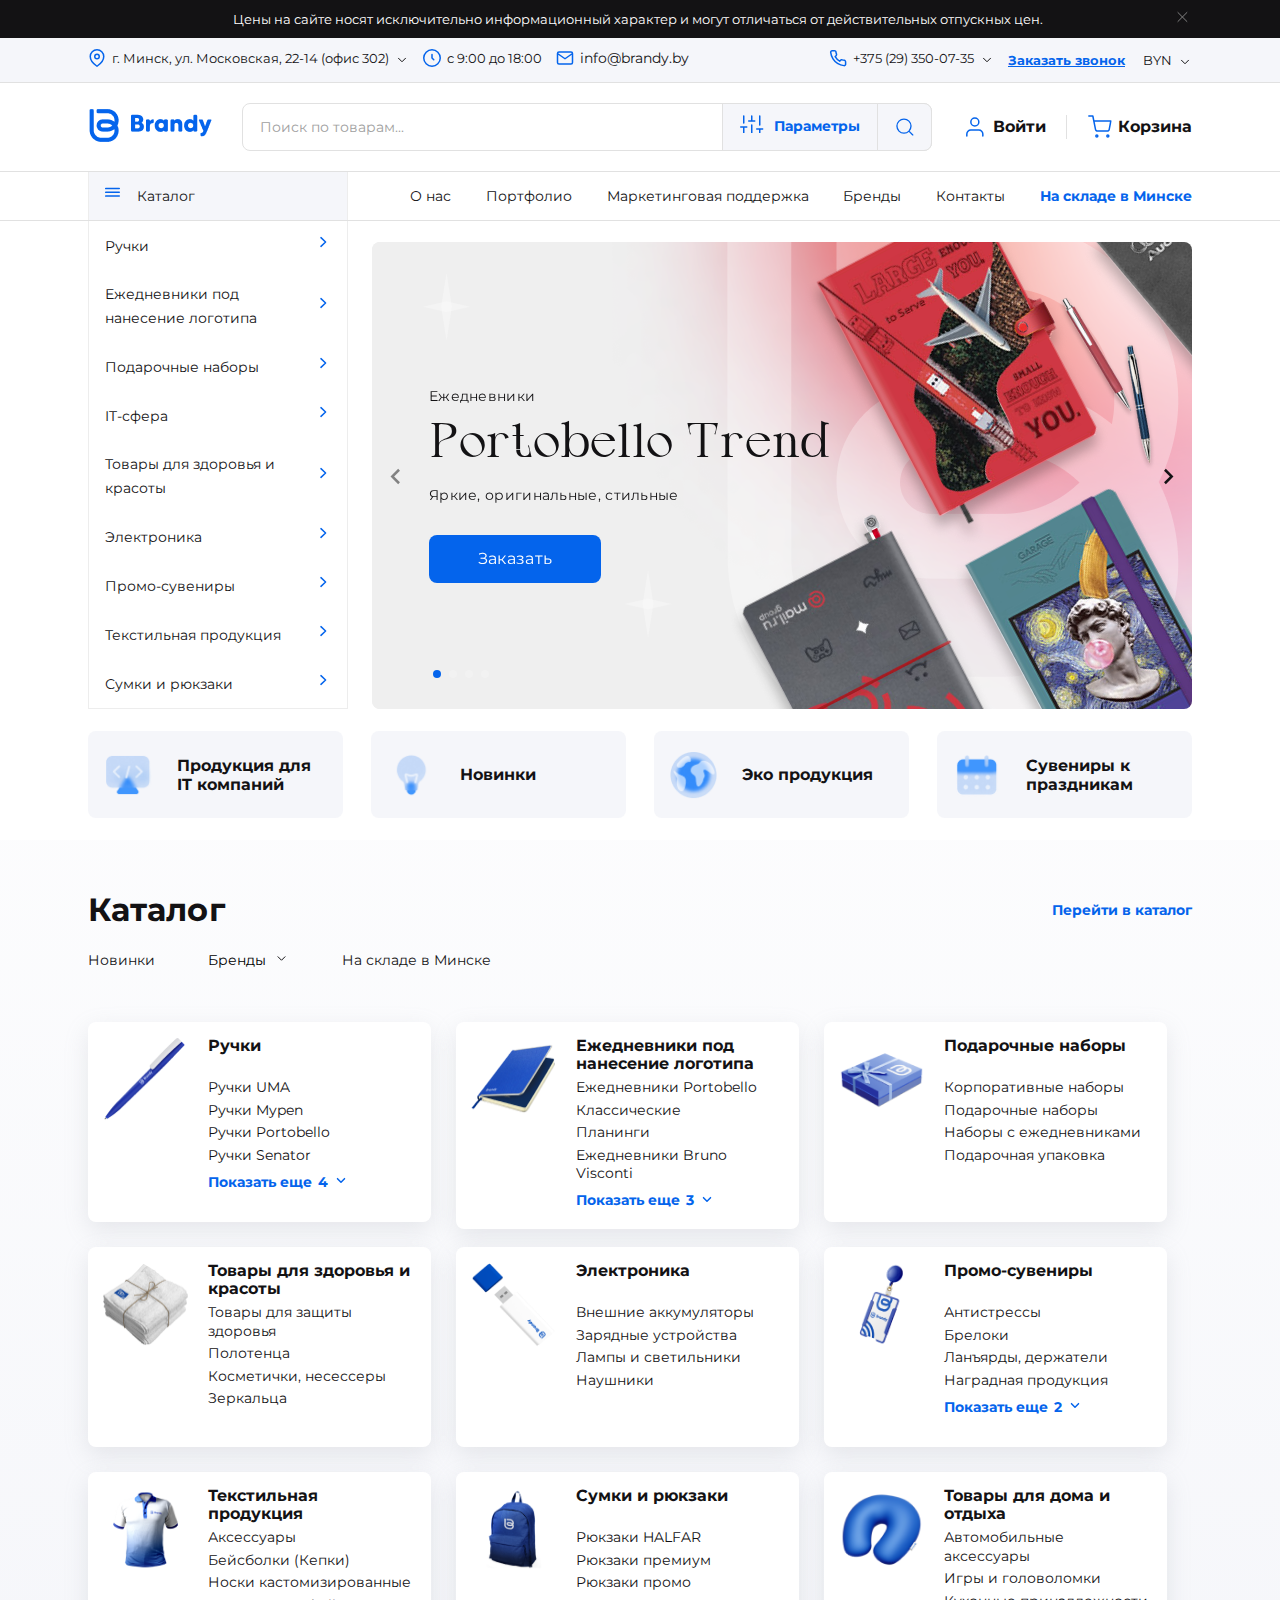
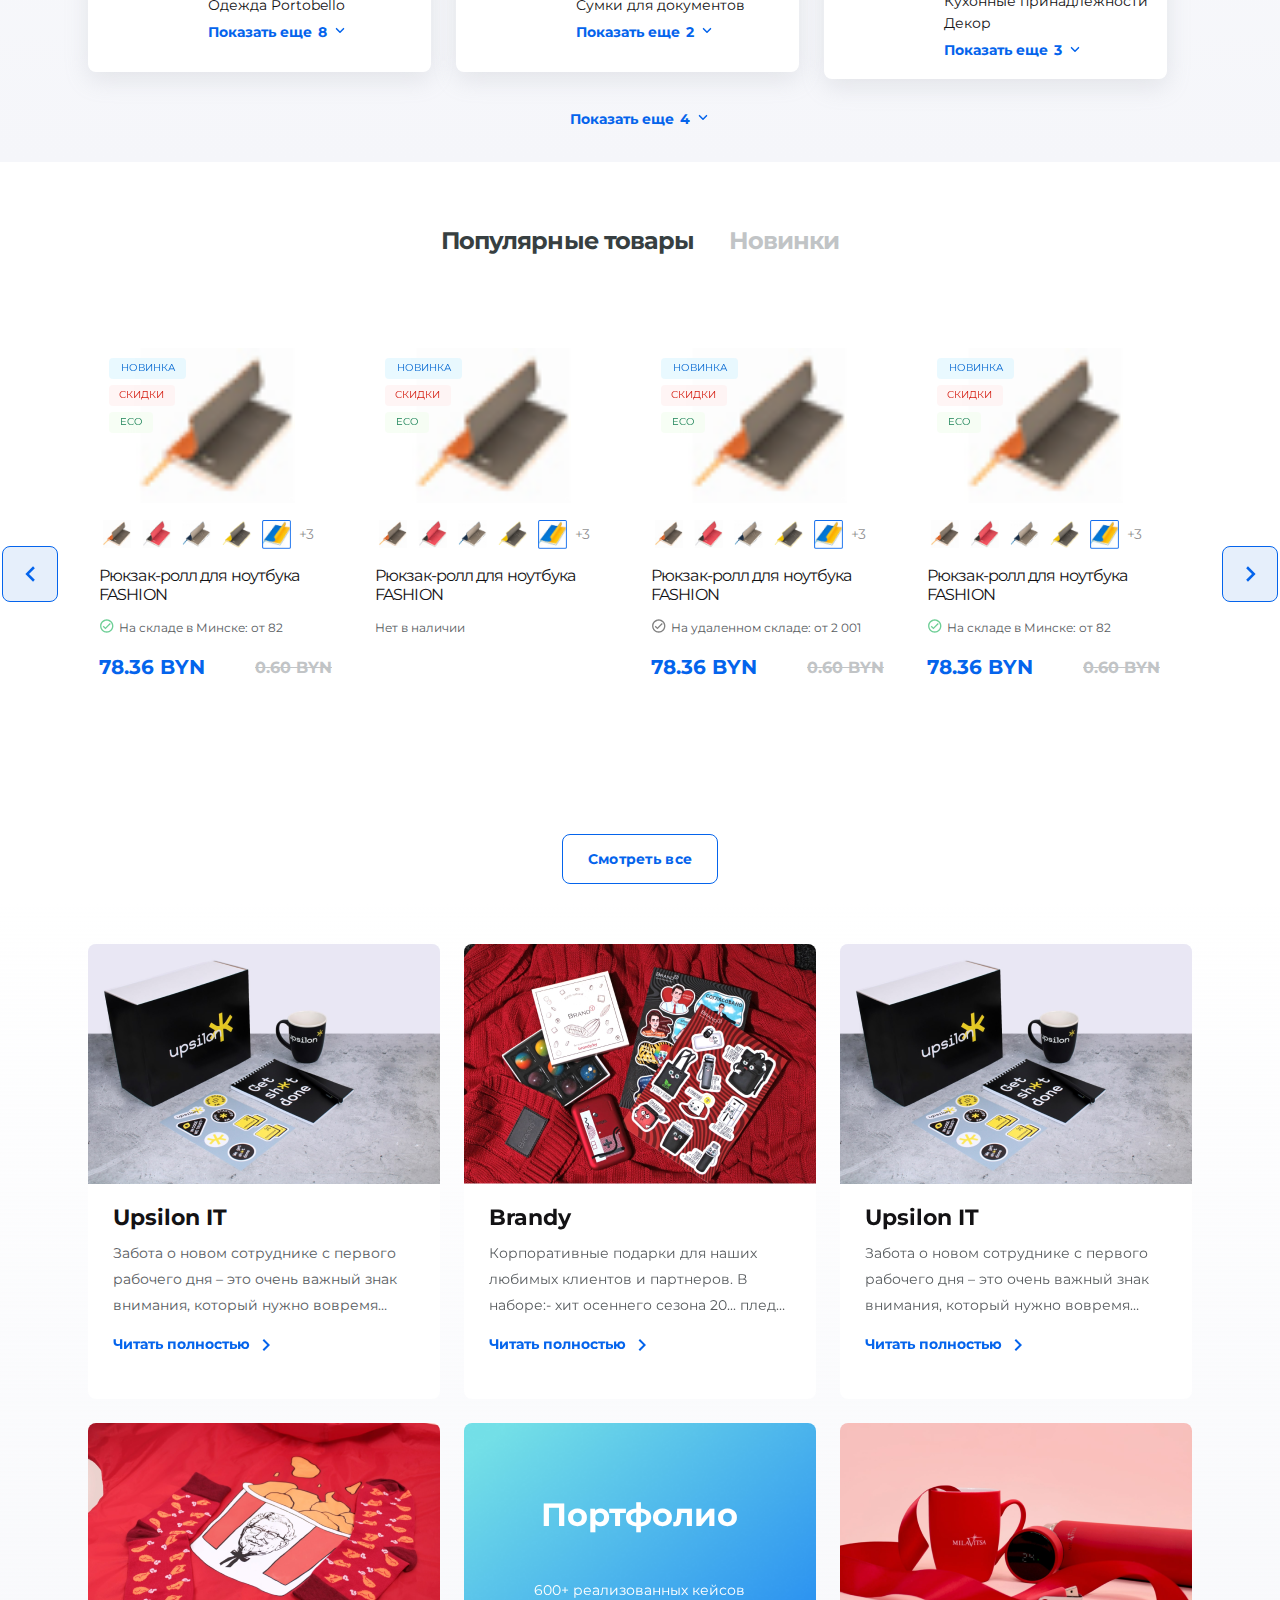
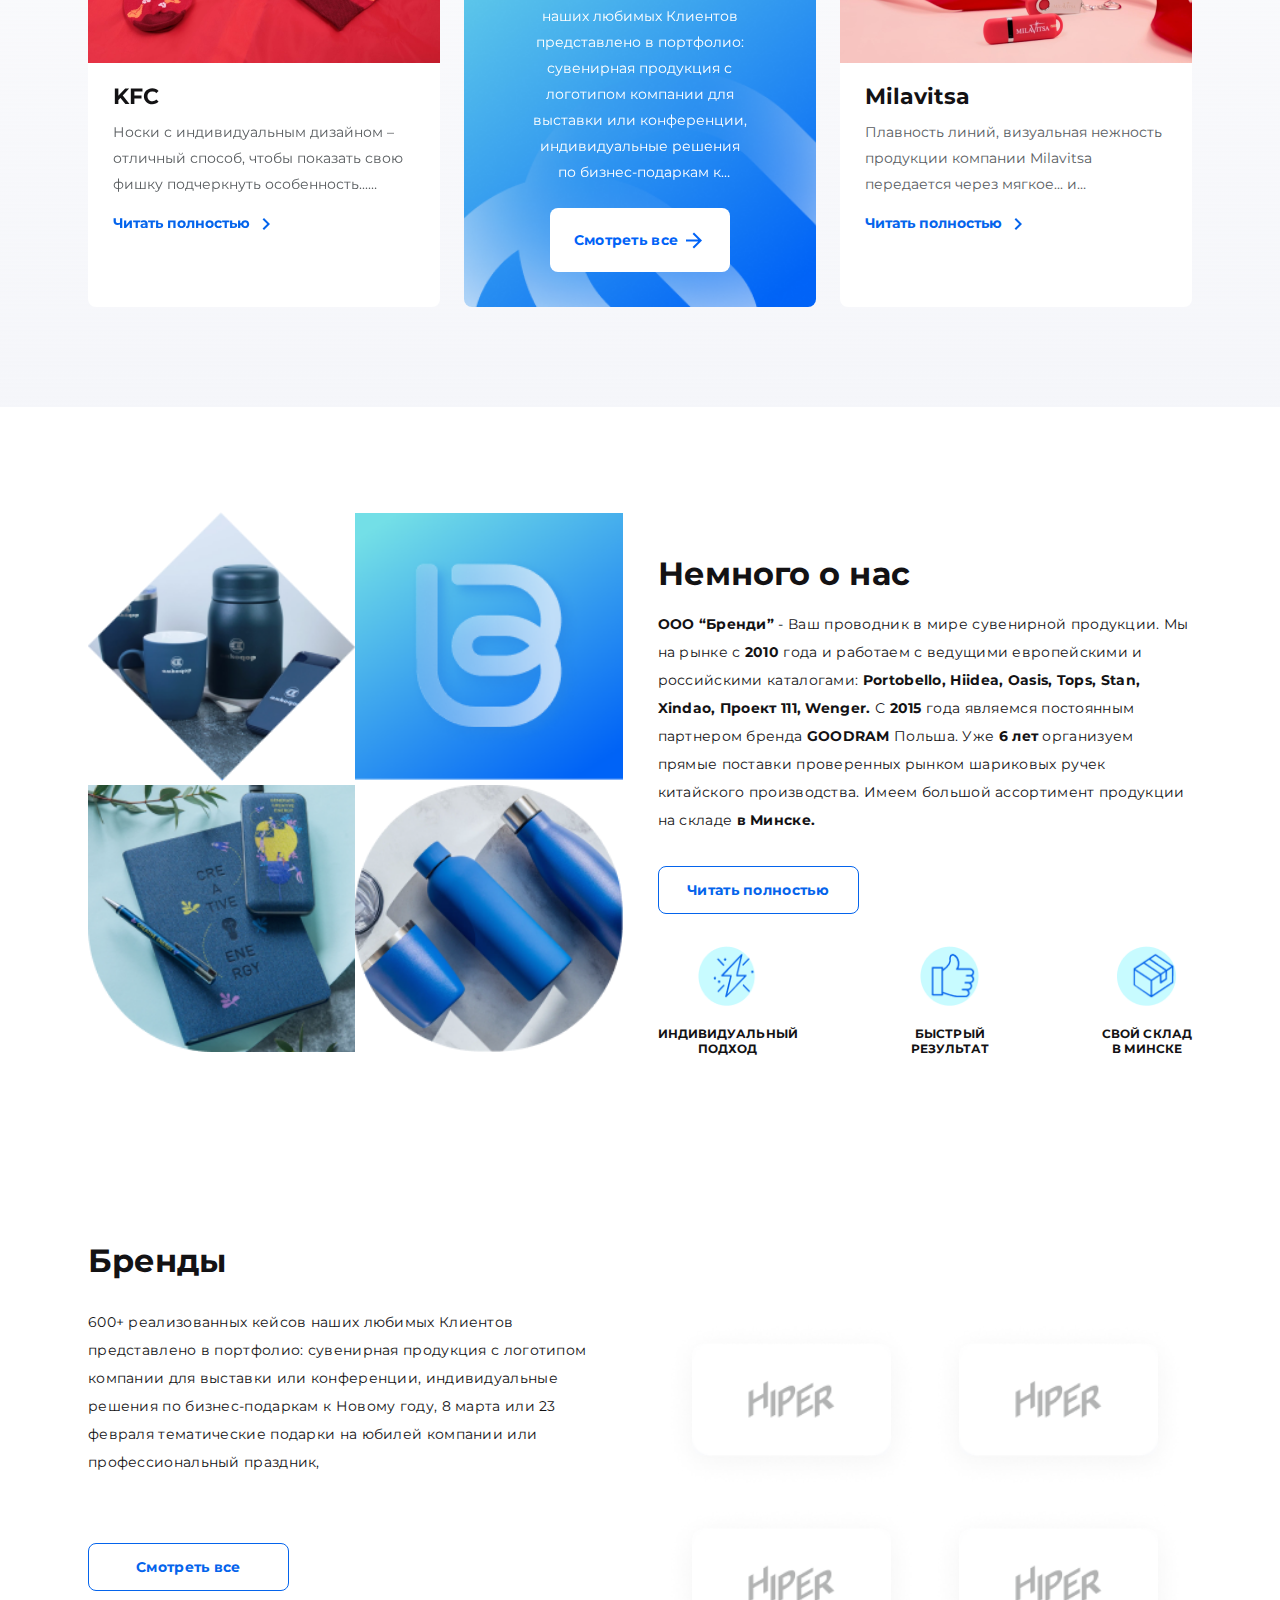
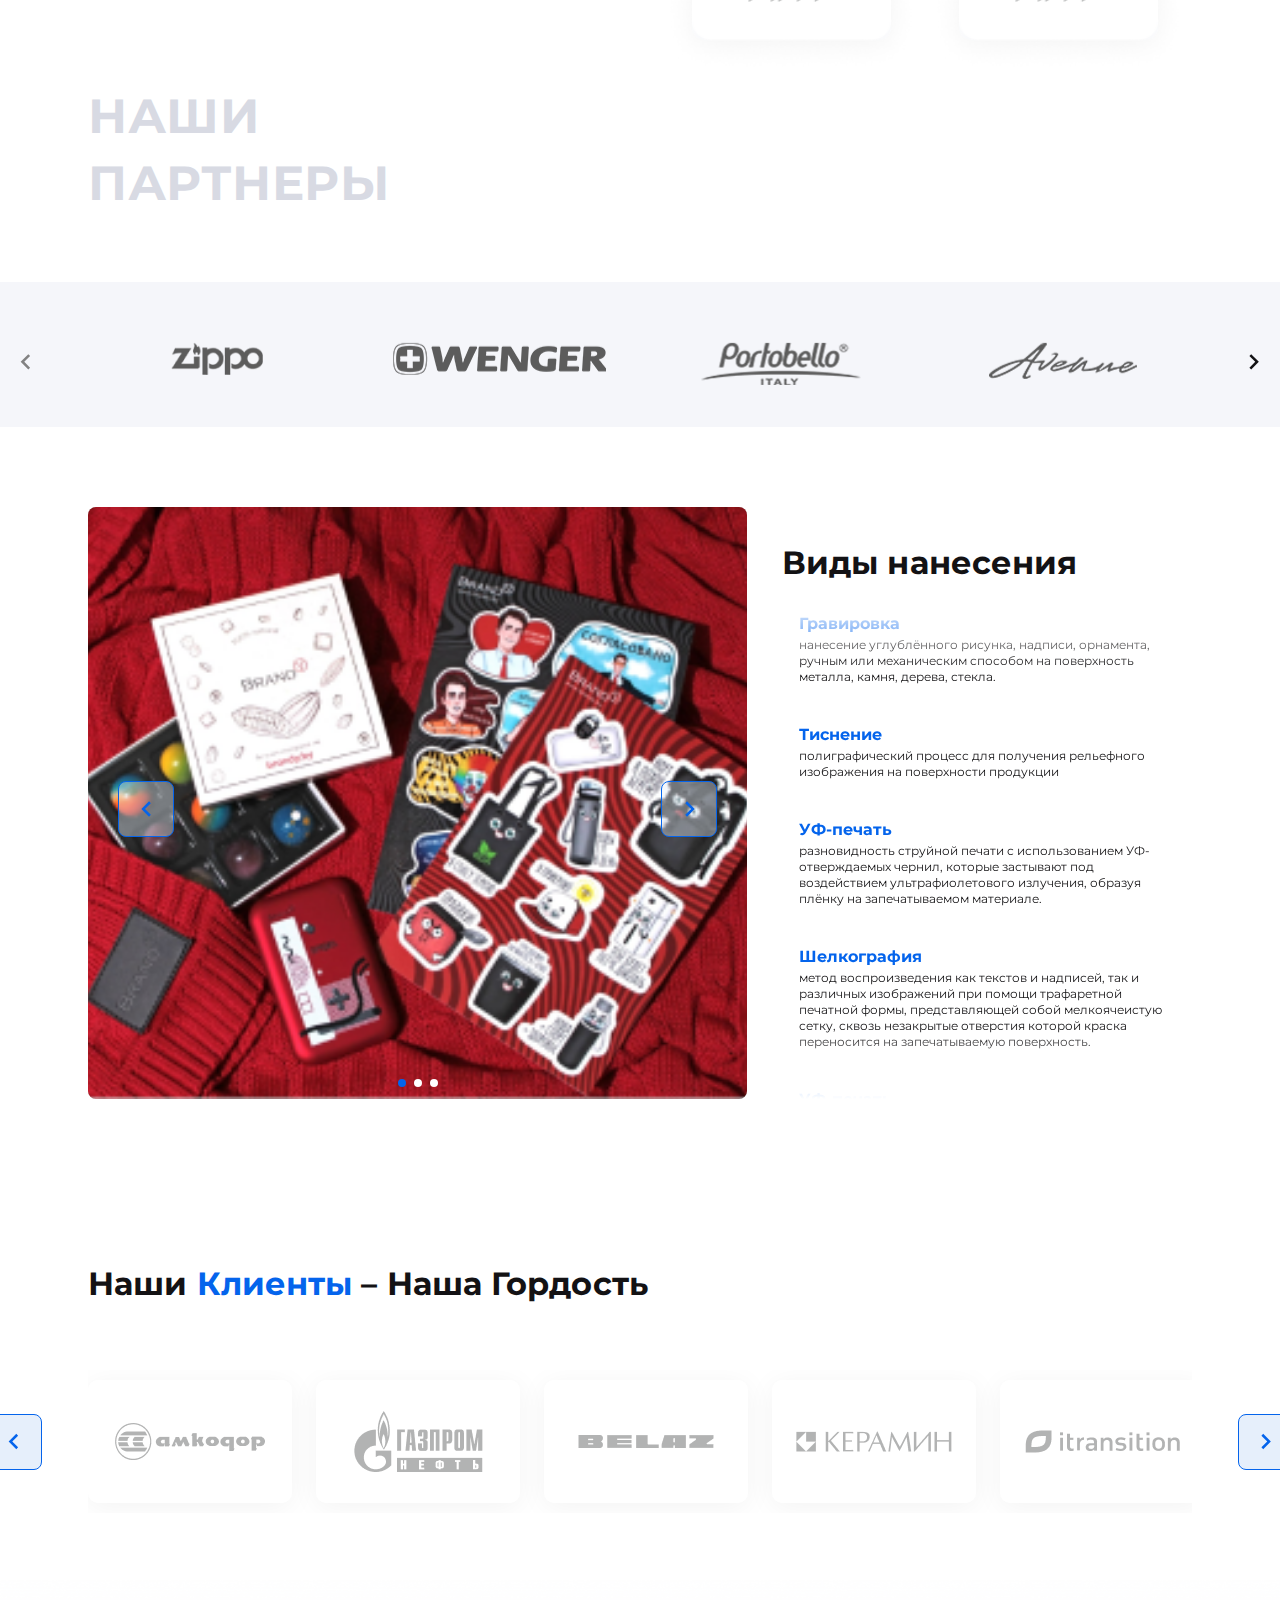
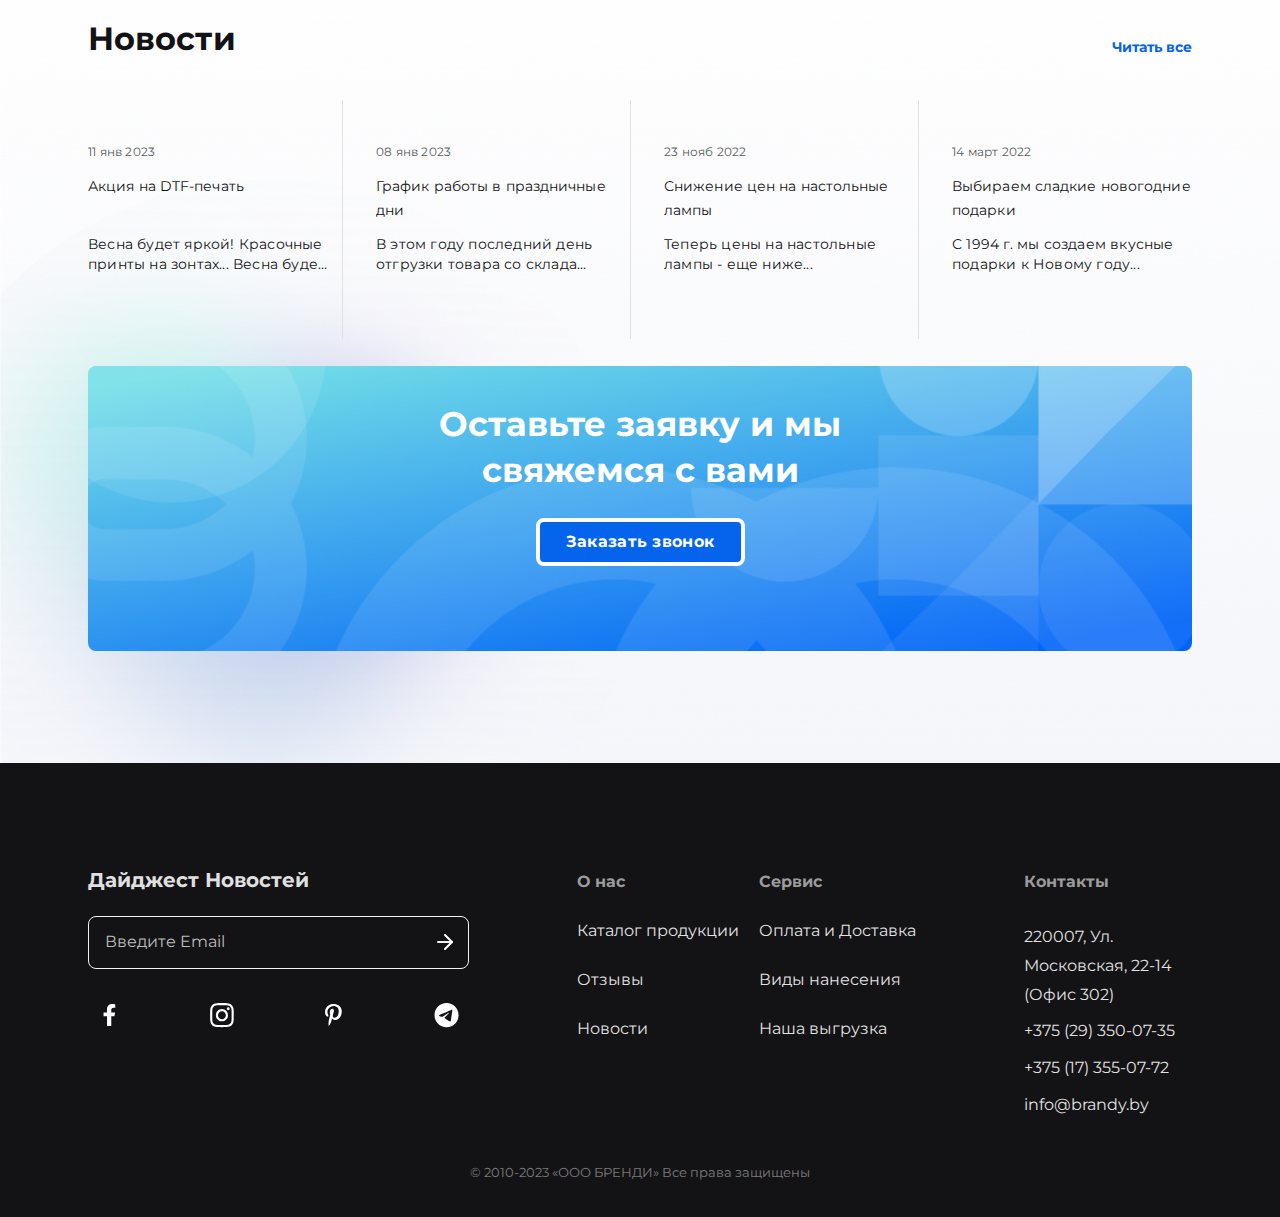
==== index.html @ d5967c31 "end" ====
<!DOCTYPE html>
<html lang="en">
<head>
    <meta charset="UTF-8">
    <meta name="viewport" content="width=device-width, initial-scale=1.0">
    <link rel="stylesheet" href="./src/assets/styles/main-page.css">
    <title>Главная</title>
</head>
<body>
    <div class="overlay"></div>
    <div class="modal-contact">
        <div class="modal-head">
            <span class="modal-close">
                <svg xmlns="http://www.w3.org/2000/svg" width="24" height="24" viewBox="0 0 24 24" fill="none">
                    <path d="M21 20.5L3 2.5M21.0001 2.5L3 20.5001" stroke="#0464EC" stroke-width="1.5" stroke-linecap="round" stroke-linejoin="round"/>
                  </svg>
            </span>
        </div>
        <div class="modal-body">
            <div class="text">
                <h3>Просто напишите ваш телефон, мы перезвоним</h3>
                <p>Наш менеджер перезвонит вам в ближайшее время</p>
            </div>

            <form>
                <input type="tel" class="modal-contact-tel">
                <button type="submit">Заказать звонок</button>
                <p>Нажимая на кнопку «Отправить», я даю согласие на обработку персональных данных, как это описано в <a href="#">«Соглашении об использовании сайта»</a></p>
            </form>
        </div>

    </div>
    <div class="attention">
        <div class="content">
            <p>Цены на сайте носят исключительно информационный характер и могут отличаться от действительных отпускных цен.</p>
            <span class="attention-close">
                <svg xmlns="http://www.w3.org/2000/svg" width="19" height="18" viewBox="0 0 19 18" fill="none">
                    <path d="M13.918 4.5L4.91797 13.5M4.91797 4.5L13.918 13.5" stroke="#828282" stroke-linecap="round" stroke-linejoin="round"/>
                </svg>
            </span>
        </div>
    </div>
    <header class="header">
        <div class="header-pc">
            <div class="contacts-row">
                <div class="content">
                    <div class="contacts-row-col">
                        <div class="select-wrap">
                            <div class="select header-location">
                                <p data-current="0">г. Минск, ул. Московская, 22-14 (офис 302)</p>
                            </div>
                            <ul class="select-list">
                                <li data-value="0">г. Минск, ул. Московская, 22-14 (офис 302)</li>
                                <li data-value="1">г. Минск, ул. Тростенецкая, д. 5/16</li>
                            </ul>
                        </div>
                        <p class="time">с 9:00 до 18:00</p>
                        <a href="mailto:info@brandy.by" class="mail">info@brandy.by</a>
                    </div>
                    <div class="contacts-row-col">
                        <div class="select-wrap">
                            <div class="select header-phones">
                                <p data-current="0">+375 (29) 350-07-35</p>
                            </div>
                            <ul class="select-list">
                                <li data-value="0">+375 (29) 350-07-35</li>
                                <li data-value="1">+375 (17) 355-07-72</li>
                            </ul>
                        </div>
                        <a class="callme" href="#">Заказать звонок</a>
                        <div class="select-wrap">
                            <div class="select header-lang">
                                <p data-current="0">BYN</p>
                            </div>
                            <ul class="select-list">
                                <li data-value="0">BYN</li>
                                <li data-value="1">RUB</li>
                            </ul>
                        </div>
                    </div>
                </div>
            </div>
            <div class="main-row">
                <div class="content">
                    <a href="/" class="logo">
                        <img src="./src/assets/images/logo.png" alt="logo">
                    </a>
                    <div class="search-wrapper">
                        <div class="input-wrapper">
                            <input class="search-input" type="text" placeholder="Поиск по товарам...">
                            <div class="search-btns">
                                <button type="button" class="params">
                                    Параметры
                                </button>
                                <button type="submit" class="search-btn">
                                    <svg xmlns="http://www.w3.org/2000/svg" width="25" height="24" viewBox="0 0 25 24" fill="none">
                                        <path d="M21.33 21L16.98 16.65M19.33 11C19.33 15.4183 15.7482 19 11.33 19C6.91168 19 3.32996 15.4183 3.32996 11C3.32996 6.58172 6.91168 3 11.33 3C15.7482 3 19.33 6.58172 19.33 11Z" stroke="#0464EC" stroke-width="1.5" stroke-linecap="round" stroke-linejoin="round"/>
                                    </svg>
                                </button>
                            </div>
                        </div>
                        <div class="params-panel">
                            <div class="select-wrap">
                                <div class="select color-select">
                                    <p data-current="0">Цвет</p>
                                </div>
                                <ul class="select-list">
                                    <li data-value="1">Черный</li>
                                    <li data-value="2">Красный</li>
                                </ul>
                            </div>
                            <input type="text" placeholder="Цена, от">
                            <input type="text" placeholder="Цена, до">
                        </div>
                        <ul class="results">
                            <li>
                                <img src="./src/assets/images/main-page/card-bg.png" alt="product-img">
                                <p>Ежедневник Portobello Trend, Sky, недатированный...</p>
                            </li>
                            <li>
                                <img src="./src/assets/images/main-page/card-bg.png" alt="product-img">
                                <p>Ежедневник Portobello Trend, Sky, недатированный...</p>
                            </li>
                            <li>
                                <img src="./src/assets/images/main-page/card-bg.png" alt="product-img">
                                <p>Ежедневник Portobello Trend, Sky, недатированный...</p>
                            </li>
                        </ul>
                    </div>
                    <div class="links">
                        <a  href="#">
                            <svg xmlns="http://www.w3.org/2000/svg" width="25" height="24" viewBox="0 0 25 24" fill="none">
                                <path d="M20.83 21V19C20.83 17.9391 20.4085 16.9217 19.6584 16.1716C18.9082 15.4214 17.8908 15 16.83 15H8.82996C7.76909 15 6.75167 15.4214 6.00153 16.1716C5.25138 16.9217 4.82996 17.9391 4.82996 19V21" stroke="#0464EC" stroke-width="1.5" stroke-linecap="round" stroke-linejoin="round"/>
                                <path d="M12.83 11C15.0391 11 16.83 9.20914 16.83 7C16.83 4.79086 15.0391 3 12.83 3C10.6208 3 8.82996 4.79086 8.82996 7C8.82996 9.20914 10.6208 11 12.83 11Z" stroke="#0464EC" stroke-width="1.5" stroke-linecap="round" stroke-linejoin="round"/>
                              </svg>
                              Войти
                        </a>
                        <a href="#">
                            <svg xmlns="http://www.w3.org/2000/svg" width="25" height="24" viewBox="0 0 25 24" fill="none">
                                <g clip-path="url(#clip0_539_4193)">
                                  <path d="M1.82996 1H5.82996L8.50996 14.39C8.6014 14.8504 8.85186 15.264 9.2175 15.5583C9.58314 15.8526 10.0407 16.009 10.51 16H20.23C20.6993 16.009 21.1568 15.8526 21.5224 15.5583C21.888 15.264 22.1385 14.8504 22.23 14.39L23.83 6H6.82996M10.83 21C10.83 21.5523 10.3822 22 9.82996 22C9.27767 22 8.82996 21.5523 8.82996 21C8.82996 20.4477 9.27767 20 9.82996 20C10.3822 20 10.83 20.4477 10.83 21ZM21.83 21C21.83 21.5523 21.3822 22 20.83 22C20.2777 22 19.83 21.5523 19.83 21C19.83 20.4477 20.2777 20 20.83 20C21.3822 20 21.83 20.4477 21.83 21Z" stroke="#0464EC" stroke-width="1.5" stroke-linecap="round" stroke-linejoin="round"/>
                                </g>
                                <defs>
                                  <clipPath id="clip0_539_4193">
                                    <rect width="24" height="24" fill="white" transform="translate(0.829956)"/>
                                  </clipPath>
                                </defs>
                              </svg>
                              Корзина
                        </a>
                    </div>
                </div>
            </div>
            <div class="navigation-block">
                <div class="content">
                    <nav class="navigation">
                        <span class="catalog">Каталог</span>
                        <ul>
                            <li><a href="#">О нас</a></li>
                            <li><a href="#">Портфолио</a></li>
                            <li><a href="#">Маркетинговая поддержка</a></li>
                            <li><a href="#">Бренды</a></li>
                            <li><a href="#">Контакты</a></li>
                            <li><a href="#">На складе в Минске</a></li>
                        </ul>
                    </nav>
                </div>
            </div>
        </div>
        <div class="header-mobile">
            <div class="content">
                <div class="header-mobile-wrap">
                    <span class="burger-btn">
                        <svg xmlns="http://www.w3.org/2000/svg" width="25" height="24" viewBox="0 0 25 24" fill="none">
                            <g clip-path="url(#clip0_947_8898)">
                              <line x1="5.97003" y1="6.25" x2="19.5191" y2="6.25" stroke="#0464EC" stroke-width="1.5" stroke-linecap="round"/>
                              <line x1="5.96997" y1="11.25" x2="19.519" y2="11.25" stroke="#0464EC" stroke-width="1.5" stroke-linecap="round"/>
                              <line x1="5.96997" y1="16.25" x2="19.519" y2="16.25" stroke="#0464EC" stroke-width="1.5" stroke-linecap="round"/>
                            </g>
                            <defs>
                              <clipPath id="clip0_947_8898">
                                <rect width="24" height="24" fill="white" transform="translate(0.744568)"/>
                              </clipPath>
                            </defs>
                          </svg>
                    </span>
                    <a href="tel:+37500000000">
                        <svg width="43" height="42" viewBox="0 0 43 42" fill="none" xmlns="http://www.w3.org/2000/svg">
                            <path opacity="0.4" d="M0.372559 21C0.372559 32.598 9.77458 42 21.3726 42C32.9705 42 42.3726 32.598 42.3726 21C42.3726 9.40202 32.9705 0 21.3726 0C9.77458 0 0.372559 9.40202 0.372559 21Z" fill="#FF4C00"/>
                            <path d="M21.3726 36.3736C12.882 36.3736 5.99896 29.4906 5.99896 21C5.99896 12.5094 12.882 5.6264 21.3726 5.6264C29.8632 5.6264 36.7462 12.5094 36.7462 21C36.7462 29.4906 29.8632 36.3736 21.3726 36.3736Z" fill="#FF4C00" stroke="#FF4C00" stroke-width="1.2528"/>
                            <path d="M28.9761 24.8776V27.1276C28.977 27.3364 28.9342 27.5432 28.8505 27.7346C28.7668 27.926 28.6441 28.0978 28.4902 28.239C28.3363 28.3802 28.1546 28.4877 27.9567 28.5546C27.7588 28.6215 27.5492 28.6464 27.3411 28.6276C25.0333 28.3768 22.8164 27.5882 20.8686 26.3251C19.0565 25.1736 17.5201 23.6372 16.3686 21.8251C15.1011 19.8685 14.3123 17.6408 14.0661 15.3226C14.0474 15.1152 14.0721 14.9061 14.1385 14.7088C14.205 14.5114 14.3118 14.3301 14.4522 14.1763C14.5926 14.0225 14.7635 13.8996 14.954 13.8155C15.1445 13.7313 15.3504 13.6878 15.5586 13.6876H17.8086C18.1726 13.684 18.5255 13.8129 18.8015 14.0502C19.0774 14.2876 19.2577 14.6172 19.3086 14.9776C19.4036 15.6976 19.5797 16.4046 19.8336 17.0851C19.9346 17.3535 19.9564 17.6453 19.8966 17.9257C19.8368 18.2062 19.6978 18.4637 19.4961 18.6676L18.5436 19.6201C19.6113 21.4977 21.166 23.0524 23.0436 24.1201L23.9961 23.1676C24.2001 22.9659 24.4575 22.827 24.738 22.7671C25.0185 22.7073 25.3102 22.7292 25.5786 22.8301C26.2591 23.084 26.9661 23.2601 27.6861 23.3551C28.0505 23.4065 28.3832 23.59 28.621 23.8707C28.8589 24.1514 28.9853 24.5098 28.9761 24.8776Z" stroke="white" stroke-width="1.5" stroke-linecap="round" stroke-linejoin="round"/>
                            </svg>

                    </a>
                    <a href="/" class="logo">
                        <img src="./src/assets/images/logo.png" alt="logo" width="91" height="24">
                    </a>
                    <a href="#">
                        <svg xmlns="http://www.w3.org/2000/svg" width="24" height="24" viewBox="0 0 24 24" fill="none">
                            <path d="M20 21V19C20 17.9391 19.5786 16.9217 18.8284 16.1716C18.0783 15.4214 17.0609 15 16 15H8C6.93913 15 5.92172 15.4214 5.17157 16.1716C4.42143 16.9217 4 17.9391 4 19V21" stroke="#0464EC" stroke-width="1.5" stroke-linecap="round" stroke-linejoin="round"/>
                            <path d="M12 11C14.2091 11 16 9.20914 16 7C16 4.79086 14.2091 3 12 3C9.79086 3 8 4.79086 8 7C8 9.20914 9.79086 11 12 11Z" stroke="#0464EC" stroke-width="1.5" stroke-linecap="round" stroke-linejoin="round"/>
                          </svg>
                    </a>
                    <a href="#">
                        <svg xmlns="http://www.w3.org/2000/svg" width="25" height="25" viewBox="0 0 25 25" fill="none">
                            <g clip-path="url(#clip0_947_8909)">
                              <path d="M1.47681 1.25H5.47681L8.15681 14.64C8.24825 15.1004 8.49872 15.514 8.86435 15.8083C9.22999 16.1026 9.6875 16.259 10.1568 16.25H19.8768C20.3461 16.259 20.8036 16.1026 21.1693 15.8083C21.5349 15.514 21.7854 15.1004 21.8768 14.64L23.4768 6.25H6.47681M10.4768 21.25C10.4768 21.8023 10.0291 22.25 9.47681 22.25C8.92452 22.25 8.47681 21.8023 8.47681 21.25C8.47681 20.6977 8.92452 20.25 9.47681 20.25C10.0291 20.25 10.4768 20.6977 10.4768 21.25ZM21.4768 21.25C21.4768 21.8023 21.0291 22.25 20.4768 22.25C19.9245 22.25 19.4768 21.8023 19.4768 21.25C19.4768 20.6977 19.9245 20.25 20.4768 20.25C21.0291 20.25 21.4768 20.6977 21.4768 21.25Z" stroke="#0464EC" stroke-width="1.5" stroke-linecap="round" stroke-linejoin="round"/>
                            </g>
                            <defs>
                              <clipPath id="clip0_947_8909">
                                <rect width="24" height="24" fill="white" transform="translate(0.476807 0.25)"/>
                              </clipPath>
                            </defs>
                          </svg>
                          <span class="cart-counter">45</span>
                    </a>
                </div>
                <div class="mobile-menu">
                    <div class="mobile-head">
                        <span class="burger-close-btn">
                            <svg xmlns="http://www.w3.org/2000/svg" width="25" height="24" viewBox="0 0 25 24" fill="none">
                                <g clip-path="url(#clip0_917_5080)">
                                  <path d="M5.24463 19.5L12.7447 12M12.7447 12L20.2446 4.5M12.7447 12L5.24463 4.5M12.7447 12L20.2446 19.5" stroke="#0464EC" stroke-width="1.5" stroke-linecap="round" stroke-linejoin="round"/>
                                </g>
                                <defs>
                                  <clipPath id="clip0_917_5080">
                                    <rect width="24" height="24" fill="white" transform="translate(0.744629)"/>
                                  </clipPath>
                                </defs>
                              </svg>
                        </span>
                        <a href="tel:+37500000000">
                            <svg width="43" height="42" viewBox="0 0 43 42" fill="none" xmlns="http://www.w3.org/2000/svg">
                                <path opacity="0.4" d="M0.372559 21C0.372559 32.598 9.77458 42 21.3726 42C32.9705 42 42.3726 32.598 42.3726 21C42.3726 9.40202 32.9705 0 21.3726 0C9.77458 0 0.372559 9.40202 0.372559 21Z" fill="#FF4C00"/>
                                <path d="M21.3726 36.3736C12.882 36.3736 5.99896 29.4906 5.99896 21C5.99896 12.5094 12.882 5.6264 21.3726 5.6264C29.8632 5.6264 36.7462 12.5094 36.7462 21C36.7462 29.4906 29.8632 36.3736 21.3726 36.3736Z" fill="#FF4C00" stroke="#FF4C00" stroke-width="1.2528"/>
                                <path d="M28.9761 24.8776V27.1276C28.977 27.3364 28.9342 27.5432 28.8505 27.7346C28.7668 27.926 28.6441 28.0978 28.4902 28.239C28.3363 28.3802 28.1546 28.4877 27.9567 28.5546C27.7588 28.6215 27.5492 28.6464 27.3411 28.6276C25.0333 28.3768 22.8164 27.5882 20.8686 26.3251C19.0565 25.1736 17.5201 23.6372 16.3686 21.8251C15.1011 19.8685 14.3123 17.6408 14.0661 15.3226C14.0474 15.1152 14.0721 14.9061 14.1385 14.7088C14.205 14.5114 14.3118 14.3301 14.4522 14.1763C14.5926 14.0225 14.7635 13.8996 14.954 13.8155C15.1445 13.7313 15.3504 13.6878 15.5586 13.6876H17.8086C18.1726 13.684 18.5255 13.8129 18.8015 14.0502C19.0774 14.2876 19.2577 14.6172 19.3086 14.9776C19.4036 15.6976 19.5797 16.4046 19.8336 17.0851C19.9346 17.3535 19.9564 17.6453 19.8966 17.9257C19.8368 18.2062 19.6978 18.4637 19.4961 18.6676L18.5436 19.6201C19.6113 21.4977 21.166 23.0524 23.0436 24.1201L23.9961 23.1676C24.2001 22.9659 24.4575 22.827 24.738 22.7671C25.0185 22.7073 25.3102 22.7292 25.5786 22.8301C26.2591 23.084 26.9661 23.2601 27.6861 23.3551C28.0505 23.4065 28.3832 23.59 28.621 23.8707C28.8589 24.1514 28.9853 24.5098 28.9761 24.8776Z" stroke="white" stroke-width="1.5" stroke-linecap="round" stroke-linejoin="round"/>
                                </svg>

                        </a>
                        <a href="/" class="logo">
                            <img src="./src/assets/images/logo.png" alt="logo" width="91" height="24">
                        </a>
                        <a href="#">
                            <svg xmlns="http://www.w3.org/2000/svg" width="24" height="24" viewBox="0 0 24 24" fill="none">
                                <path d="M20 21V19C20 17.9391 19.5786 16.9217 18.8284 16.1716C18.0783 15.4214 17.0609 15 16 15H8C6.93913 15 5.92172 15.4214 5.17157 16.1716C4.42143 16.9217 4 17.9391 4 19V21" stroke="#0464EC" stroke-width="1.5" stroke-linecap="round" stroke-linejoin="round"/>
                                <path d="M12 11C14.2091 11 16 9.20914 16 7C16 4.79086 14.2091 3 12 3C9.79086 3 8 4.79086 8 7C8 9.20914 9.79086 11 12 11Z" stroke="#0464EC" stroke-width="1.5" stroke-linecap="round" stroke-linejoin="round"/>
                              </svg>
                        </a>
                        <a href="#">
                            <svg xmlns="http://www.w3.org/2000/svg" width="25" height="25" viewBox="0 0 25 25" fill="none">
                                <g clip-path="url(#clip0_947_8909)">
                                  <path d="M1.47681 1.25H5.47681L8.15681 14.64C8.24825 15.1004 8.49872 15.514 8.86435 15.8083C9.22999 16.1026 9.6875 16.259 10.1568 16.25H19.8768C20.3461 16.259 20.8036 16.1026 21.1693 15.8083C21.5349 15.514 21.7854 15.1004 21.8768 14.64L23.4768 6.25H6.47681M10.4768 21.25C10.4768 21.8023 10.0291 22.25 9.47681 22.25C8.92452 22.25 8.47681 21.8023 8.47681 21.25C8.47681 20.6977 8.92452 20.25 9.47681 20.25C10.0291 20.25 10.4768 20.6977 10.4768 21.25ZM21.4768 21.25C21.4768 21.8023 21.0291 22.25 20.4768 22.25C19.9245 22.25 19.4768 21.8023 19.4768 21.25C19.4768 20.6977 19.9245 20.25 20.4768 20.25C21.0291 20.25 21.4768 20.6977 21.4768 21.25Z" stroke="#0464EC" stroke-width="1.5" stroke-linecap="round" stroke-linejoin="round"/>
                                </g>
                                <defs>
                                  <clipPath id="clip0_947_8909">
                                    <rect width="24" height="24" fill="white" transform="translate(0.476807 0.25)"/>
                                  </clipPath>
                                </defs>
                              </svg>
                              <span class="cart-counter">45</span>
                        </a>
                    </div>
                    <div class="mobile-body-inner">
                        <ul class="mobile-body">
                            <li>
                                <a class="dropdown" href="#">Каталог</a>
                                <ul class="dropdown-list">
                                    <li class="dropright">
                                        <a href="#">Ручки</a>
                                        <div class="dropright-screen ">
                                            <p class="back">Назад</p>
                                            <ul>
                                                <li><a href="#">Ручки Mypen</a></li>
                                                <li><a href="#">Ручки Mypen</a></li>
                                                <li><a href="#">Ручки Mypen</a></li>
                                                <li><a href="#">Ручки Mypen</a></li>
                                                <li><a href="#">Ручки Mypen</a></li>
                                                <li><a href="#">Ручки Mypen</a></li>
                                                <li><a href="#">Ручки Mypen</a></li>
                                                <li><a href="#">Ручки Mypen</a></li>
                                                <li><a href="#">Ручки Mypen</a></li>
                                                <li><a href="#">Ручки Mypen</a></li>
                                            </ul>
                                        </div>
                                    </li>
                                    <li class="dropright">
                                         <a href="#">Ежедневники под нанесение логотипа</a>
                                         <div class="dropright-screen ">
                                            <p class="back">Назад</p>
                                            <ul>
                                                <li><a href="#">Ежедневники под нанесение логотипа</a></li>
                                                <li><a href="#">Ежедневники под нанесение логотипа</a></li>
                                                <li><a href="#">Ежедневники под нанесение логотипа</a></li>
                                                <li><a href="#">Ежедневники под нанесение логотипа</a></li>
                                                <li><a href="#">Ежедневники под нанесение логотипа</a></li>
                                                <li><a href="#">Ежедневники под нанесение логотипа</a></li>
                                                <li><a href="#">Ежедневники под нанесение логотипа</a></li>
                                                <li><a href="#">Ежедневники под нанесение логотипа</a></li>
                                                <li><a href="#">Ежедневники под нанесение логотипа</a></li>
                                                <li><a href="#">Ежедневники под нанесение логотипа</a></li>
                                            </ul>
                                        </div>
                                        </li>
                                    <li class="dropright">
                                        <a href="#">Подарочные наборы</a>
                                        <div class="dropright-screen ">
                                            <p class="back">Назад</p>
                                            <ul>
                                                <li><a href="#">Подарочные наборы</a></li>
                                            <li><a href="#">Подарочные наборы</a></li>
                                            <li><a href="#">Подарочные наборы</a></li>
                                            <li><a href="#">Подарочные наборы</a></li>
                                            <li><a href="#">Подарочные наборы</a></li>
                                            </ul>
                                        </div>
                                    </li>
                                    <li class="dropright">
                                         <a href="#">IT-сфера</a>
                                         <div class="dropright-screen ">
                                            <p class="back">Назад</p>
                                            <ul>
                                                <li><a href="#">IT-сфера</a></li>
                                                <li><a href="#">IT-сфера</a></li>
                                                <li><a href="#">IT-сфера</a></li>
                                            </ul>
                                        </div>

                                    </li>
                                    <li class="dropright"> <a href="#">Товары для здоровья и красоты</a></li>
                                    <li class="dropright"> <a href="#">Электроника</a></li>
                                    <li class="dropright"> <a href="#">Промо-сувениры</a></li>
                                    <li class="dropright"> <a href="#">Текстильная продукция</a></li>
                                    <li class="dropright"> <a href="#">Сумки и рюкзаки</a></li>
                                    <li class="dropright"> <a href="#">Сумки и рюкзаки</a></li>
                                </ul>
                            </li>
                            <li><a href="#">О нас</a></li>
                            <li><a href="#">Портфолио</a></li>
                            <li><a href="#">Маркетинговая поддержка</a></li>
                            <li><a href="#">Бренды</a></li>
                            <li><a href="#">Контакты</a></li>
                            <li><a href="#">На складе в Минске</a></li>
                        </ul>
                        <div class="mobile-contacts">
                            <span>Заказать звонок</span>
                            <div class="select-wrap lang-wrap">
                                <div class="select header-lang">
                                    <p data-current="0">BYN</p>
                                </div>
                                <ul class="select-list">
                                    <li data-value="0">BYN</li>
                                    <li data-value="1">RUB</li>
                                </ul>
                            </div>
                            <div class="select-wrap">
                                <div class="select header-location">
                                    <p data-current="0">г. Минск, ул. Московская, 22-14 (офис 302)</p>
                                </div>
                                <ul class="select-list">
                                    <li data-value="0">г. Минск, ул. Московская, 22-14 (офис 302)</li>
                                    <li data-value="1">г. Минск, ул. Тростенецкая, д. 5/16</li>
                                </ul>
                            </div>
                            <p class="time">с 9:00 до 18:00</p>
                            <a href="mailto:info@brandy.by" class="mail">info@brandy.by</a>
                        </div>
                    </div>
                </div>
            </div>
        </div>
    </header>
    <main>
        <div class="head-block">
            <div class="content">
                <div class="head-block-row">
                    <div class="catalog-wrapper">
                        <ul class="catalog-menu">
                        <li class="dropright">Ручки
                            <div class="catalog-submenu">
                                <img src="./src/assets/images/main-page/1_pen_brandy 1.png" alt="category-image" width="85" height="85">
                                <ul>
                                    <li><a href="#">Ручки UMA</a></li>
                                    <li><a href="#">Ручки Mypen</a></li>
                                    <li><a href="#">Ручки Portobello</a></li>
                                    <li><a href="#">Ручки Senator</a></li>
                                    <li><a href="#">Ручки Senator</a></li>
                                    <li><a href="#">Ручки Senator</a></li>
                                </ul>
                            </div>
                        </li>
                        <li class="dropright">Ежедневники под
                            нанесение логотипа

                            <div class="catalog-submenu">
                                <img src="./src/assets/images/main-page/1_pen_brandy 1.png" alt="category-image" width="85" height="85">
                                <ul>
                                    <li><a href="#">Ежедневники под
                                        нанесение логотипа</a></li>
                                    <li><a href="#">Ежедневники под
                            нанесение логотипа Mypen</a></li>
                                    <li><a href="#">Ежедневники под
                            нанесение логотипа Portobello</a></li>
                                    <li><a href="#">Ежедневники под
                            нанесение логотипа Senator</a></li>
                                    <li><a href="#">Ежедневники под
                            нанесение логотипа Senator</a></li>
                                    <li><a href="#">Ежедневники под
                            нанесение логотипа Senator</a></li>
                                    <li><a href="#">Ежедневники под
                                        нанесение логотипа</a></li>
                                    <li><a href="#">Ежедневники под
                            нанесение логотипа Mypen</a></li>
                                    <li><a href="#">Ежедневники под
                            нанесение логотипа Portobello</a></li>
                                    <li><a href="#">Ежедневники под
                            нанесение логотипа Senator</a></li>
                                    <li><a href="#">Ежедневники под
                            нанесение логотипа Senator</a></li>
                                    <li><a href="#">Ежедневники под
                            нанесение логотипа Senator</a></li>
                                </ul>
                            </div>
                        </li>
                        <li class="dropright">Подарочные наборы</li>
                        <li class="dropright">IT-сфера</li>
                        <li class="dropright">Товары для
                            здоровья и красоты</li>
                        <li class="dropright">Электроника</li>
                        <li class="dropright">Промо-сувениры</li>
                        <li class="dropright">Текстильная продукция</li>
                        <li class="dropright">Сумки и рюкзаки</li>
                        <li class="dropright">Ручки</li>
                        <li class="dropright">Ежедневники под
                            нанесение логотипа</li>
                        <li class="dropright">Подарочные наборы</li>
                    </ul>
                    </div>

                    <div class="catalog-promo">
                        <div class="swiper promo-swiper">
                            <div class="swiper-wrapper">
                              <div class="swiper-slide">
                                <picture>
                                    <source media="(max-width:1024px)" srcset="./src/assets/images/main-page/Hero.png">
                                    <source media="(min-width:1024px)" srcset="./src/assets/images/main-page/banner.png">
                                    <img src="./src/assets/images/main-page/banner.png" alt="slide-img" style="width:auto;">
                                </picture>
                                <div class="slide-content">
                                    <p>Ежедневники</p>
                                    <h2>Portobello Trend</h2>
                                    <p>Яркие, оригинальные, стильные</p>
                                    <a class="blue-btn" href="#">Заказать</a>
                                </div>
                              </div>
                              <div class="swiper-slide">
                                <picture>
                                    <source media="(max-width:1024px)" srcset="./src/assets/images/main-page/Hero.png">
                                    <source media="(min-width:1024px)" srcset="./src/assets/images/main-page/banner.png">
                                    <img src="./src/assets/images/main-page/banner.png" alt="slide-img" style="width:auto;">
                                </picture>
                                <div class="slide-content">
                                    <p>Ежедневники</p>
                                    <h2>Portobello Trend 2</h2>
                                    <p>Яркие, оригинальные, стильные</p>
                                    <a class="blue-btn" href="#">Заказать</a>
                                </div>
                              </div>
                              <div class="swiper-slide">
                                <picture>
                                    <source media="(max-width:1024px)" srcset="./src/assets/images/main-page/Hero.png">
                                    <source media="(min-width:1024px)" srcset="./src/assets/images/main-page/banner.png">
                                    <img src="./src/assets/images/main-page/banner.png" alt="slide-img" style="width:auto;">
                                </picture>
                                <div class="slide-content">
                                    <p>Ежедневники</p>
                                    <h2>Portobello Trend 2</h2>
                                    <p>Яркие, оригинальные, стильные</p>
                                    <a class="blue-btn" href="#">Заказать</a>
                                </div>
                              </div>
                              <div class="swiper-slide">
                                <picture>
                                    <source media="(max-width:1024px)" srcset="./src/assets/images/main-page/Hero.png">
                                    <source media="(min-width:1024px)" srcset="./src/assets/images/main-page/banner.png">
                                    <img src="./src/assets/images/main-page/banner.png" alt="slide-img" style="width:auto;">
                                </picture>
                                <div class="slide-content">
                                    <p>Ежедневники</p>
                                    <h2>Portobello Trend 3</h2>
                                    <p>Яркие, оригинальные, стильные</p>
                                    <a class="blue-btn" href="#">Заказать</a>
                                </div>
                              </div>
                            </div>
                            <div class="swiper-pagination"></div>
                            <div class="swiper-button-prev"></div>
                            <div class="swiper-button-next"></div>
                          </div>
                    </div>
                </div>
                <div class="category-links">
                    <a href="#">
                        <img src="./src/assets/images/main-page/1.png" alt="category-image" width="48" height="48">
                        <p>Продукция для IT компаний</p>
                    </a>
                    <a href="#">
                        <img src="./src/assets/images/main-page/2.png" alt="category-image" width="48" height="48">
                        <p>Новинки</p>
                    </a>
                    <a href="#">
                        <img src="./src/assets/images/main-page/3.png" alt="category-image" width="48" height="48">
                        <p>Эко продукция</p>
                    </a>
                    <a href="#">
                        <img src="./src/assets/images/main-page/4.png" alt="category-image" width="48" height="48">
                        <p>Сувениры к праздникам</p>
                    </a>
                </div>
            </div>
        </div>
        <div class="catalog-block">
            <div class="content">
                <div class="catalog-head">
                    <h2>Каталог</h2>
                    <a href="#">Перейти в каталог</a>
                </div>
                <div class="catalog-head-mobile">
                    <h2>Каталог</h2>
                    <div class="sort">
                        <span class="active">Все</span>
                        <span>Новинки</span>
                        <span>Бренды</span>
                        <span>Товары со скидкой </span>
                        <span>На складе в Минске</span>
                    </div>
                    <a href="#">Перейти в каталог</a>
                </div>
                <div class="sort">
                    <span>Новинки</span>
                    <div class="select-wrap">
                        <div class="select ">
                            <p data-current="0">Бренды</p>
                        </div>
                        <ul class="select-list">
                            <li data-value="1">Бренды 1</li>
                            <li data-value="2">Бренды 2</li>
                        </ul>
                    </div>
                    <span>На складе в Минске</span>
                </div>
                <ul class="catalog-category">
                    <li class="catalog-item">
                        <div class="category-card-wrapper">
                            <div class="category-card">
                                <img src="./src/assets/images/main-page/1_pen_brandy 1.png" alt="category-image" width="85" height="85">
                                <div class="card-content">
                                    <p class="card-title">Ручки</p>
                                    <ul class="category-items">
                                        <li><a href="#">Ручки UMA</a></li>
                                        <li><a href="#">Ручки Mypen</a></li>
                                        <li><a href="#">Ручки Portobello</a></li>
                                        <li><a href="#">Ручки Senator</a></li>
                                        <li><a href="#">Ручки UMA</a></li>
                                        <li><a href="#">Ручки Mypen</a></li>
                                        <li><a href="#">Ручки Portobello</a></li>
                                        <li><a href="#">Ручки Senator</a></li>

                                    </ul>
                                    <p class="show-hide-list"><span class="show-more">Показать еще</span> <span class="count">9</span></p>
                                </div>

                            </div>
                        </div>
                    </li>
                    <li class="catalog-item">
                        <div class="category-card-wrapper">
                            <div class="category-card">
                                <img src="./src/assets/images/main-page/2_book_brandy 1.png" alt="category-image" width="85" height="85">
                                <div class="card-content">
                                    <p class="card-title">Ежедневники под нанесение логотипа</p>
                                    <ul class="category-items">
                                        <li><a href="#">Ежедневники Portobello</a></li>
                                        <li><a href="#">Классические</a></li>
                                        <li><a href="#">Планинги</a></li>
                                        <li><a href="#">Ежедневники Bruno Visconti</a></li>
                                        <li><a href="#">Классические</a></li>
                                        <li><a href="#">Планинги</a></li>
                                        <li><a href="#">Ежедневники Bruno Visconti</a></li>
                                    </ul>
                                    <p class="show-hide-list"><span class="show-more">Показать еще</span> <span class="count">9</span></p>
                                </div>

                            </div>
                        </div>
                    </li>
                    <li class="catalog-item">
                        <div class="category-card-wrapper">
                            <div class="category-card">
                                <img src="./src/assets/images/main-page/3image.png" alt="category-image" width="85" height="85">
                                <div class="card-content">
                                    <p class="card-title">Подарочные наборы</p>
                                    <ul class="category-items">
                                        <li><a href="#">Корпоративные наборы</a></li>
                                        <li><a href="#">Подарочные наборы</a></li>
                                        <li><a href="#">Наборы с ежедневниками</a></li>
                                        <li><a href="#">Подарочная упаковка</a></li>
                                    </ul>
                                    <p class="show-hide-list"><span class="show-more">Показать еще</span> <span class="count">9</span></p>
                                </div>

                            </div>
                        </div>
                    </li>
                    <li class="catalog-item">
                        <div class="category-card-wrapper">
                            <div class="category-card">
                                <img src="./src/assets/images/main-page/4_book_brandy 1.png" alt="category-image" width="85" height="85">
                                <div class="card-content">
                                    <p class="card-title">Товары для здоровья и красоты</p>
                                    <ul class="category-items">
                                        <li><a href="#">Товары для защиты здоровья</a></li>
                                        <li><a href="#">Полотенца</a></li>
                                        <li><a href="#">Косметички, несессеры</a></li>
                                        <li><a href="#">Зеркальца</a></li>
                                    </ul>
                                    <p class="show-hide-list"><span class="show-more">Показать еще</span> <span class="count">9</span></p>
                                </div>

                            </div>
                        </div>
                    </li>
                    <li class="catalog-item">
                        <div class="category-card-wrapper">
                            <div class="category-card">
                                <img src="./src/assets/images/main-page/5.png" alt="category-image" width="85" height="85">
                                <div class="card-content">
                                    <p class="card-title">Электроника</p>
                                    <ul class="category-items">
                                        <li><a href="#">Внешние аккумуляторы</a></li>
                                        <li><a href="#">Зарядные устройства</a></li>
                                        <li><a href="#">Лампы и светильники</a></li>
                                        <li><a href="#">Наушники</a></li>
                                    </ul>
                                    <p class="show-hide-list"><span class="show-more">Показать еще</span> <span class="count">9</span></p>
                                </div>

                            </div>
                        </div>
                    </li>
                    <li class="catalog-item">
                        <div class="category-card-wrapper">
                            <div class="category-card">
                                <img src="./src/assets/images/main-page/6image.png" alt="category-image" width="85" height="85">
                                <div class="card-content">
                                    <p class="card-title">Промо-сувениры</p>
                                    <ul class="category-items">
                                        <li><a href="#">Антистрессы</a></li>
                                        <li><a href="#">Брелоки</a></li>
                                        <li><a href="#">Ланъярды, держатели</a></li>
                                        <li><a href="#">Наградная продукция</a></li>
                                        <li><a href="#">Ланъярды, держатели</a></li>
                                        <li><a href="#">Наградная продукция</a></li>
                                    </ul>
                                    <p class="show-hide-list"><span class="show-more">Показать еще</span> <span class="count">9</span></p>
                                </div>

                            </div>
                        </div>
                    </li>
                    <li class="catalog-item">
                        <div class="category-card-wrapper">
                            <div class="category-card">
                                <img src="./src/assets/images/main-page/7.png" alt="category-image" width="85" height="85">
                                <div class="card-content">
                                    <p class="card-title">Текстильная продукция</p>
                                    <ul class="category-items">
                                        <li><a href="#">Аксессуары</a></li>
                                        <li><a href="#">Бейсболки (Кепки)</a></li>
                                        <li><a href="#">Носки кастомизированные</a></li>
                                        <li><a href="#">Одежда Portobello</a></li>
                                        <li><a href="#">Аксессуары</a></li>
                                        <li><a href="#">Бейсболки (Кепки)</a></li>
                                        <li><a href="#">Носки кастомизированные</a></li>
                                        <li><a href="#">Одежда Portobello</a></li>
                                        <li><a href="#">Аксессуары</a></li>
                                        <li><a href="#">Бейсболки (Кепки)</a></li>
                                        <li><a href="#">Носки кастомизированные</a></li>
                                        <li><a href="#">Одежда Portobello</a></li>
                                    </ul>
                                    <p class="show-hide-list"><span class="show-more">Показать еще</span> <span class="count">9</span></p>
                                </div>

                            </div>
                        </div>
                    </li>
                    <li class="catalog-item">
                        <div class="category-card-wrapper">
                            <div class="category-card">
                                <img src="./src/assets/images/main-page/8.png" alt="category-image" width="85" height="85">
                                <div class="card-content">
                                    <p class="card-title">Сумки и рюкзаки</p>
                                    <ul class="category-items">
                                        <li><a href="#">Рюкзаки HALFAR</a></li>
                                        <li><a href="#">Рюкзаки премиум</a></li>
                                        <li><a href="#">Рюкзаки промо</a></li>
                                        <li><a href="#">Сумки для документов</a></li>
                                        <li><a href="#">Рюкзаки HALFAR</a></li>
                                        <li><a href="#">Рюкзаки премиум</a></li>
                                    </ul>
                                    <p class="show-hide-list"><span class="show-more">Показать еще</span> <span class="count">9</span></p>
                                </div>

                            </div>
                        </div>
                    </li>
                    <li class="catalog-item">
                        <div class="category-card-wrapper">
                            <div class="category-card">
                                <img src="./src/assets/images/main-page/9image.png" alt="category-image" width="85" height="85">
                                <div class="card-content">
                                    <p class="card-title">Товары для дома и отдыха</p>
                                    <ul class="category-items">
                                        <li><a href="#">Автомобильные аксессуары</a></li>
                                        <li><a href="#">Игры и головоломки</a></li>
                                        <li><a href="#">Кухонные принадлежности</a></li>
                                        <li><a href="#">Декор</a></li>
                                        <li><a href="#">Автомобильные аксессуары</a></li>
                                        <li><a href="#">Игры и головоломки</a></li>
                                        <li><a href="#">Кухонные принадлежности</a></li>
                                    </ul>
                                    <p class="show-hide-list"><span class="show-more">Показать еще</span> <span class="count">9</span></p>
                                </div>

                            </div>
                        </div>
                    </li>
                    <li class="catalog-item">
                        <div class="category-card-wrapper">
                            <div class="category-card">
                                <img src="./src/assets/images/main-page/1_pen_brandy 1.png" alt="category-image" width="85" height="85">
                                <div class="card-content">
                                    <p class="card-title">Ручки</p>
                                    <ul class="category-items">
                                        <li><a href="#">Ручки UMA</a></li>
                                        <li><a href="#">Ручки Mypen</a></li>
                                        <li><a href="#">Ручки Portobello</a></li>
                                        <li><a href="#">Ручки Senator</a></li>
                                        <li><a href="#">Ручки UMA</a></li>
                                        <li><a href="#">Ручки Mypen</a></li>
                                        <li><a href="#">Ручки Portobello</a></li>
                                        <li><a href="#">Ручки Senator</a></li>

                                    </ul>
                                    <p class="show-hide-list"><span class="show-more">Показать еще</span> <span class="count">9</span></p>
                                </div>

                            </div>
                        </div>
                    </li>
                    <li class="catalog-item">
                        <div class="category-card-wrapper">
                            <div class="category-card">
                                <img src="./src/assets/images/main-page/2_book_brandy 1.png" alt="category-image" width="85" height="85">
                                <div class="card-content">
                                    <p class="card-title">Ежедневники под нанесение логотипа</p>
                                    <ul class="category-items">
                                        <li><a href="#">Ежедневники Portobello</a></li>
                                        <li><a href="#">Классические</a></li>
                                        <li><a href="#">Планинги</a></li>
                                        <li><a href="#">Ежедневники Bruno Visconti</a></li>
                                        <li><a href="#">Классические</a></li>
                                        <li><a href="#">Планинги</a></li>
                                        <li><a href="#">Ежедневники Bruno Visconti</a></li>
                                    </ul>
                                    <p class="show-hide-list"><span class="show-more">Показать еще</span> <span class="count">9</span></p>
                                </div>

                            </div>
                        </div>
                    </li>
                    <li class="catalog-item">
                        <div class="category-card-wrapper">
                            <div class="category-card">
                                <img src="./src/assets/images/main-page/3image.png" alt="category-image" width="85" height="85">
                                <div class="card-content">
                                    <p class="card-title">Подарочные наборы</p>
                                    <ul class="category-items">
                                        <li><a href="#">Корпоративные наборы</a></li>
                                        <li><a href="#">Подарочные наборы</a></li>
                                        <li><a href="#">Наборы с ежедневниками</a></li>
                                        <li><a href="#">Подарочная упаковка</a></li>
                                    </ul>
                                    <p class="show-hide-list"><span class="show-more">Показать еще</span> <span class="count">9</span></p>
                                </div>

                            </div>
                        </div>
                    </li>
                    <li class="catalog-item">
                        <div class="category-card-wrapper">
                            <div class="category-card">
                                <img src="./src/assets/images/main-page/4_book_brandy 1.png" alt="category-image" width="85" height="85">
                                <div class="card-content">
                                    <p class="card-title">Товары для здоровья и красоты</p>
                                    <ul class="category-items">
                                        <li><a href="#">Товары для защиты здоровья</a></li>
                                        <li><a href="#">Полотенца</a></li>
                                        <li><a href="#">Косметички, несессеры</a></li>
                                        <li><a href="#">Зеркальца</a></li>
                                    </ul>
                                    <p class="show-hide-list"><span class="show-more">Показать еще</span> <span class="count">9</span></p>
                                </div>

                            </div>
                        </div>
                    </li>
                </ul>
                <p class="show-more-btn"><span class="show-more">Показать еще</span> <span class="count">9</span></p>
            </div>
        </div>
        <div class="product-tabs-inner">
            <div class="content">
                <ul class="tabs-panel">
                    <li data-num="0" class="active">Популярные товары</li>
                    <li data-num="1">Новинки</li>
                </ul>
                <div class="tab-container">
                    <div data-num="0" class="tab-content active">
                        <div class="swiper-container">
                            <div class="products-btn-prev">
                                <svg xmlns="http://www.w3.org/2000/svg" width="31" height="32" viewBox="0 0 31 32" fill="none">
                                    <g clip-path="url(#clip0_934_6390)">
                                      <path d="M19.84 21.8418L14.0109 16L19.84 10.1582L18.0455 8.36365L10.4091 16L18.0455 23.6364L19.84 21.8418Z" fill="#0464EC"/>
                                    </g>
                                    <defs>
                                      <clipPath id="clip0_934_6390">
                                        <rect width="30.5455" height="30.5455" fill="white" transform="translate(0.227295 0.727295)"/>
                                      </clipPath>
                                    </defs>
                                  </svg>
                            </div>
                            <div class="swiper products-tab-swiper">
                                <div class="swiper-wrapper">
                                    <div class="swiper-slide">
                                        <div class="product-card-inner">
                                            <div class="product-card">
                                                <div class="gallery">
                                                    <div class="images">
                                                        <img class="active" src="./src/assets/images/main-page/product/bg (1).png" alt="gallery-image">
                                                        <img src="./src/assets/images/main-page/product/bg (2).png" alt="gallery-image">
                                                        <img src="./src/assets/images/main-page/product/bg (3).png" alt="gallery-image">
                                                        <img src="./src/assets/images/main-page/product/bg (4).png" alt="gallery-image">
                                                        <img src="./src/assets/images/main-page/product/bg.png" alt="gallery-image">
                                                        <img src="./src/assets/images/main-page/product/card-bg.png" alt="gallery-image">
                                                        <img  src="./src/assets/images/main-page/product/bg (1).png" alt="gallery-image">
                                                        <img src="./src/assets/images/main-page/product/bg (2).png" alt="gallery-image">
                                                        <div class="labels">
                                                            <span class="new-label">Новинка</span>
                                                            <span class="on-sale">Скидки</span>
                                                            <span class="eco">ECO</span>
                                                        </div>
                                                    </div>
                                                    <div class="thumbs-inner">
                                                        <ul class="thumbs">
                                                            <li><img class="mini-img" src="./src/assets/images/main-page/product/bg (1).png" alt="gallery-image"></li>
                                                            <li><img class="mini-img" src="./src/assets/images/main-page/product/bg (2).png" alt="gallery-image"></li>
                                                            <li><img class="mini-img" src="./src/assets/images/main-page/product/bg (3).png" alt="gallery-image"></li>
                                                            <li><img class="mini-img" src="./src/assets/images/main-page/product/bg (4).png" alt="gallery-image"></li>
                                                            <li><img class="mini-img" src="./src/assets/images/main-page/product/bg.png" alt="gallery-image"></li>
                                                            <li><img class="mini-img" src="./src/assets/images/main-page/product/card-bg.png" alt="gallery-image"></li>
                                                            <li><img class="mini-img" src="./src/assets/images/main-page/product/bg (1).png" alt="gallery-image"></li>
                                                            <li><img class="mini-img" src="./src/assets/images/main-page/product/bg (2).png" alt="gallery-image"></li>
                                                        </ul>
                                                        <p class="thumb-count">+ <span></span></p>
                                                    </div>

                                                </div>
                                                <p class="card-title">Рюкзак-ролл для ноутбука FASHION</p>
                                                <span class="stock instock">
                                                      На складе в Минске: от 82
                                                </span>
                                                <div class="price">
                                                    <p class="actual-price">78.36 BYN</p>
                                                    <span class="discount">0.60 BYN</span>
                                                </div>
                                                <a class="hidden-btn" href="#">Посмотреть</a>
                                            </div>
                                        </div>
                                    </div>
                                    <div class="swiper-slide">
                                        <div class="product-card-inner">
                                            <div class="product-card">
                                                <div class="gallery">
                                                    <div class="images">
                                                        <img class="active" src="./src/assets/images/main-page/product/bg (1).png" alt="gallery-image">
                                                        <img src="./src/assets/images/main-page/product/bg (2).png" alt="gallery-image">
                                                        <img src="./src/assets/images/main-page/product/bg (3).png" alt="gallery-image">
                                                        <img src="./src/assets/images/main-page/product/bg (4).png" alt="gallery-image">
                                                        <img src="./src/assets/images/main-page/product/bg.png" alt="gallery-image">
                                                        <img src="./src/assets/images/main-page/product/card-bg.png" alt="gallery-image">
                                                        <img  src="./src/assets/images/main-page/product/bg (1).png" alt="gallery-image">
                                                        <img src="./src/assets/images/main-page/product/bg (2).png" alt="gallery-image">
                                                        <div class="labels">
                                                            <span class="new-label">Новинка</span>
                                                            <span class="on-sale">Скидки</span>
                                                            <span class="eco">ECO</span>
                                                        </div>
                                                    </div>
                                                    <div class="thumbs-inner">
                                                        <ul class="thumbs">
                                                            <li><img class="mini-img" src="./src/assets/images/main-page/product/bg (1).png" alt="gallery-image"></li>
                                                            <li><img class="mini-img" src="./src/assets/images/main-page/product/bg (2).png" alt="gallery-image"></li>
                                                            <li><img class="mini-img" src="./src/assets/images/main-page/product/bg (3).png" alt="gallery-image"></li>
                                                            <li><img class="mini-img" src="./src/assets/images/main-page/product/bg (4).png" alt="gallery-image"></li>
                                                            <li><img class="mini-img" src="./src/assets/images/main-page/product/bg.png" alt="gallery-image"></li>
                                                            <li><img class="mini-img" src="./src/assets/images/main-page/product/card-bg.png" alt="gallery-image"></li>
                                                            <li><img class="mini-img" src="./src/assets/images/main-page/product/bg (1).png" alt="gallery-image"></li>
                                                            <li><img class="mini-img" src="./src/assets/images/main-page/product/bg (2).png" alt="gallery-image"></li>
                                                        </ul>
                                                        <p class="thumb-count">+ <span></span></p>
                                                    </div>

                                                </div>
                                                <p class="card-title">Рюкзак-ролл для ноутбука FASHION</p>
                                                <span class="stock not-in-stock">
                                                    Нет в наличии
                                                </span>
                                                <!-- <div class="price">
                                                    <p class="actual-price">78.36 BYN</p>
                                                    <span class="discount">0.60 BYN</span>
                                                </div>
                                                <a class="hidden-btn" href="#">Посмотреть</a> -->
                                            </div>
                                        </div>
                                    </div>
                                    <div class="swiper-slide">
                                        <div class="product-card-inner">
                                            <div class="product-card">
                                                <div class="gallery">
                                                    <div class="images">
                                                        <img class="active" src="./src/assets/images/main-page/product/bg (1).png" alt="gallery-image">
                                                        <img src="./src/assets/images/main-page/product/bg (2).png" alt="gallery-image">
                                                        <img src="./src/assets/images/main-page/product/bg (3).png" alt="gallery-image">
                                                        <img src="./src/assets/images/main-page/product/bg (4).png" alt="gallery-image">
                                                        <img src="./src/assets/images/main-page/product/bg.png" alt="gallery-image">
                                                        <img src="./src/assets/images/main-page/product/card-bg.png" alt="gallery-image">
                                                        <img  src="./src/assets/images/main-page/product/bg (1).png" alt="gallery-image">
                                                        <img src="./src/assets/images/main-page/product/bg (2).png" alt="gallery-image">
                                                        <div class="labels">
                                                            <span class="new-label">Новинка</span>
                                                            <span class="on-sale">Скидки</span>
                                                            <span class="eco">ECO</span>
                                                        </div>
                                                    </div>
                                                    <div class="thumbs-inner">
                                                        <ul class="thumbs">
                                                            <li><img class="mini-img" src="./src/assets/images/main-page/product/bg (1).png" alt="gallery-image"></li>
                                                            <li><img class="mini-img" src="./src/assets/images/main-page/product/bg (2).png" alt="gallery-image"></li>
                                                            <li><img class="mini-img" src="./src/assets/images/main-page/product/bg (3).png" alt="gallery-image"></li>
                                                            <li><img class="mini-img" src="./src/assets/images/main-page/product/bg (4).png" alt="gallery-image"></li>
                                                            <li><img class="mini-img" src="./src/assets/images/main-page/product/bg.png" alt="gallery-image"></li>
                                                            <li><img class="mini-img" src="./src/assets/images/main-page/product/card-bg.png" alt="gallery-image"></li>
                                                            <li><img class="mini-img" src="./src/assets/images/main-page/product/bg (1).png" alt="gallery-image"></li>
                                                            <li><img class="mini-img" src="./src/assets/images/main-page/product/bg (2).png" alt="gallery-image"></li>
                                                        </ul>
                                                        <p class="thumb-count">+ <span></span></p>
                                                    </div>

                                                </div>
                                                <p class="card-title">Рюкзак-ролл для ноутбука FASHION</p>
                                                <span class="stock remote">
                                                    На удаленном складе: от 2 001
                                                </span>
                                                <div class="price">
                                                    <p class="actual-price">78.36 BYN</p>
                                                    <span class="discount">0.60 BYN</span>
                                                </div>
                                                <a class="hidden-btn" href="#">Посмотреть</a>
                                            </div>
                                        </div>
                                    </div>
                                    <div class="swiper-slide">
                                        <div class="product-card-inner">
                                            <div class="product-card">
                                                <div class="gallery">
                                                    <div class="images">
                                                        <img class="active" src="./src/assets/images/main-page/product/bg (1).png" alt="gallery-image">
                                                        <img src="./src/assets/images/main-page/product/bg (2).png" alt="gallery-image">
                                                        <img src="./src/assets/images/main-page/product/bg (3).png" alt="gallery-image">
                                                        <img src="./src/assets/images/main-page/product/bg (4).png" alt="gallery-image">
                                                        <img src="./src/assets/images/main-page/product/bg.png" alt="gallery-image">
                                                        <img src="./src/assets/images/main-page/product/card-bg.png" alt="gallery-image">
                                                        <img  src="./src/assets/images/main-page/product/bg (1).png" alt="gallery-image">
                                                        <img src="./src/assets/images/main-page/product/bg (2).png" alt="gallery-image">
                                                        <div class="labels">
                                                            <span class="new-label">Новинка</span>
                                                            <span class="on-sale">Скидки</span>
                                                            <span class="eco">ECO</span>
                                                        </div>
                                                    </div>
                                                    <div class="thumbs-inner">
                                                        <ul class="thumbs">
                                                            <li><img class="mini-img" src="./src/assets/images/main-page/product/bg (1).png" alt="gallery-image"></li>
                                                            <li><img class="mini-img" src="./src/assets/images/main-page/product/bg (2).png" alt="gallery-image"></li>
                                                            <li><img class="mini-img" src="./src/assets/images/main-page/product/bg (3).png" alt="gallery-image"></li>
                                                            <li><img class="mini-img" src="./src/assets/images/main-page/product/bg (4).png" alt="gallery-image"></li>
                                                            <li><img class="mini-img" src="./src/assets/images/main-page/product/bg.png" alt="gallery-image"></li>
                                                            <li><img class="mini-img" src="./src/assets/images/main-page/product/card-bg.png" alt="gallery-image"></li>
                                                            <li><img class="mini-img" src="./src/assets/images/main-page/product/bg (1).png" alt="gallery-image"></li>
                                                            <li><img class="mini-img" src="./src/assets/images/main-page/product/bg (2).png" alt="gallery-image"></li>
                                                        </ul>
                                                        <p class="thumb-count">+ <span></span></p>
                                                    </div>

                                                </div>
                                                <p class="card-title">Рюкзак-ролл для ноутбука FASHION</p>
                                                <span class="stock instock">
                                                      На складе в Минске: от 82
                                                </span>
                                                <div class="price">
                                                    <p class="actual-price">78.36 BYN</p>
                                                    <span class="discount">0.60 BYN</span>
                                                </div>
                                                <a class="hidden-btn" href="#">Посмотреть</a>
                                            </div>
                                        </div>
                                    </div>
                                    <div class="swiper-slide">
                                        <div class="product-card-inner">
                                            <div class="product-card">
                                                <div class="gallery">
                                                    <div class="images">
                                                        <img class="active" src="./src/assets/images/main-page/product/bg (1).png" alt="gallery-image">
                                                        <img src="./src/assets/images/main-page/product/bg (2).png" alt="gallery-image">
                                                        <img src="./src/assets/images/main-page/product/bg (3).png" alt="gallery-image">
                                                        <img src="./src/assets/images/main-page/product/bg (4).png" alt="gallery-image">
                                                        <img src="./src/assets/images/main-page/product/bg.png" alt="gallery-image">
                                                        <img src="./src/assets/images/main-page/product/card-bg.png" alt="gallery-image">
                                                        <img  src="./src/assets/images/main-page/product/bg (1).png" alt="gallery-image">
                                                        <img src="./src/assets/images/main-page/product/bg (2).png" alt="gallery-image">
                                                        <div class="labels">
                                                            <span class="new-label">Новинка</span>
                                                            <span class="on-sale">Скидки</span>
                                                            <span class="eco">ECO</span>
                                                        </div>
                                                    </div>
                                                    <div class="thumbs-inner">
                                                        <ul class="thumbs">
                                                            <li><img class="mini-img" src="./src/assets/images/main-page/product/bg (1).png" alt="gallery-image"></li>
                                                            <li><img class="mini-img" src="./src/assets/images/main-page/product/bg (2).png" alt="gallery-image"></li>
                                                            <li><img class="mini-img" src="./src/assets/images/main-page/product/bg (3).png" alt="gallery-image"></li>
                                                            <li><img class="mini-img" src="./src/assets/images/main-page/product/bg (4).png" alt="gallery-image"></li>
                                                            <li><img class="mini-img" src="./src/assets/images/main-page/product/bg.png" alt="gallery-image"></li>
                                                            <li><img class="mini-img" src="./src/assets/images/main-page/product/card-bg.png" alt="gallery-image"></li>
                                                            <li><img class="mini-img" src="./src/assets/images/main-page/product/bg (1).png" alt="gallery-image"></li>
                                                            <li><img class="mini-img" src="./src/assets/images/main-page/product/bg (2).png" alt="gallery-image"></li>
                                                        </ul>
                                                        <p class="thumb-count">+ <span></span></p>
                                                    </div>

                                                </div>
                                                <p class="card-title">Рюкзак-ролл для ноутбука FASHION</p>
                                                <span class="stock not-in-stock">
                                                    Нет в наличии
                                                </span>
                                                <!-- <div class="price">
                                                    <p class="actual-price">78.36 BYN</p>
                                                    <span class="discount">0.60 BYN</span>
                                                </div>
                                                <a class="hidden-btn" href="#">Посмотреть</a> -->
                                            </div>
                                        </div>
                                    </div>
                                    <div class="swiper-slide">
                                        <div class="product-card-inner">
                                            <div class="product-card">
                                                <div class="gallery">
                                                    <div class="images">
                                                        <img class="active" src="./src/assets/images/main-page/product/bg (1).png" alt="gallery-image">
                                                        <img src="./src/assets/images/main-page/product/bg (2).png" alt="gallery-image">
                                                        <img src="./src/assets/images/main-page/product/bg (3).png" alt="gallery-image">
                                                        <img src="./src/assets/images/main-page/product/bg (4).png" alt="gallery-image">
                                                        <img src="./src/assets/images/main-page/product/bg.png" alt="gallery-image">
                                                        <img src="./src/assets/images/main-page/product/card-bg.png" alt="gallery-image">
                                                        <img  src="./src/assets/images/main-page/product/bg (1).png" alt="gallery-image">
                                                        <img src="./src/assets/images/main-page/product/bg (2).png" alt="gallery-image">
                                                        <div class="labels">
                                                            <span class="new-label">Новинка</span>
                                                            <span class="on-sale">Скидки</span>
                                                            <span class="eco">ECO</span>
                                                        </div>
                                                    </div>
                                                    <div class="thumbs-inner">
                                                        <ul class="thumbs">
                                                            <li><img class="mini-img" src="./src/assets/images/main-page/product/bg (1).png" alt="gallery-image"></li>
                                                            <li><img class="mini-img" src="./src/assets/images/main-page/product/bg (2).png" alt="gallery-image"></li>
                                                            <li><img class="mini-img" src="./src/assets/images/main-page/product/bg (3).png" alt="gallery-image"></li>
                                                            <li><img class="mini-img" src="./src/assets/images/main-page/product/bg (4).png" alt="gallery-image"></li>
                                                            <li><img class="mini-img" src="./src/assets/images/main-page/product/bg.png" alt="gallery-image"></li>
                                                            <li><img class="mini-img" src="./src/assets/images/main-page/product/card-bg.png" alt="gallery-image"></li>
                                                            <li><img class="mini-img" src="./src/assets/images/main-page/product/bg (1).png" alt="gallery-image"></li>
                                                            <li><img class="mini-img" src="./src/assets/images/main-page/product/bg (2).png" alt="gallery-image"></li>
                                                        </ul>
                                                        <p class="thumb-count">+ <span></span></p>
                                                    </div>

                                                </div>
                                                <p class="card-title">Рюкзак-ролл для ноутбука FASHION</p>
                                                <span class="stock remote">
                                                    На удаленном складе: от 2 001
                                                </span>
                                                <div class="price">
                                                    <p class="actual-price">78.36 BYN</p>
                                                    <span class="discount">0.60 BYN</span>
                                                </div>
                                                <a class="hidden-btn" href="#">Посмотреть</a>
                                            </div>
                                        </div>
                                    </div>
                                    <div class="swiper-slide">
                                        <div class="product-card-inner">
                                            <div class="product-card">
                                                <div class="gallery">
                                                    <div class="images">
                                                        <img class="active" src="./src/assets/images/main-page/product/bg (1).png" alt="gallery-image">
                                                        <img src="./src/assets/images/main-page/product/bg (2).png" alt="gallery-image">
                                                        <img src="./src/assets/images/main-page/product/bg (3).png" alt="gallery-image">
                                                        <img src="./src/assets/images/main-page/product/bg (4).png" alt="gallery-image">
                                                        <img src="./src/assets/images/main-page/product/bg.png" alt="gallery-image">
                                                        <img src="./src/assets/images/main-page/product/card-bg.png" alt="gallery-image">
                                                        <img  src="./src/assets/images/main-page/product/bg (1).png" alt="gallery-image">
                                                        <img src="./src/assets/images/main-page/product/bg (2).png" alt="gallery-image">
                                                        <div class="labels">
                                                            <span class="new-label">Новинка</span>
                                                            <span class="on-sale">Скидки</span>
                                                            <span class="eco">ECO</span>
                                                        </div>
                                                    </div>
                                                    <div class="thumbs-inner">
                                                        <ul class="thumbs">
                                                            <li><img class="mini-img" src="./src/assets/images/main-page/product/bg (1).png" alt="gallery-image"></li>
                                                            <li><img class="mini-img" src="./src/assets/images/main-page/product/bg (2).png" alt="gallery-image"></li>
                                                            <li><img class="mini-img" src="./src/assets/images/main-page/product/bg (3).png" alt="gallery-image"></li>
                                                            <li><img class="mini-img" src="./src/assets/images/main-page/product/bg (4).png" alt="gallery-image"></li>
                                                            <li><img class="mini-img" src="./src/assets/images/main-page/product/bg.png" alt="gallery-image"></li>
                                                            <li><img class="mini-img" src="./src/assets/images/main-page/product/card-bg.png" alt="gallery-image"></li>
                                                            <li><img class="mini-img" src="./src/assets/images/main-page/product/bg (1).png" alt="gallery-image"></li>
                                                            <li><img class="mini-img" src="./src/assets/images/main-page/product/bg (2).png" alt="gallery-image"></li>
                                                        </ul>
                                                        <p class="thumb-count">+ <span></span></p>
                                                    </div>

                                                </div>
                                                <p class="card-title">Рюкзак-ролл для ноутбука FASHION</p>
                                                <span class="stock instock">
                                                      На складе в Минске: от 82
                                                </span>
                                                <div class="price">
                                                    <p class="actual-price">78.36 BYN</p>
                                                    <span class="discount">0.60 BYN</span>
                                                </div>
                                                <a class="hidden-btn" href="#">Посмотреть</a>
                                            </div>
                                        </div>
                                    </div>
                                    <div class="swiper-slide">
                                        <div class="product-card-inner">
                                            <div class="product-card">
                                                <div class="gallery">
                                                    <div class="images">
                                                        <img class="active" src="./src/assets/images/main-page/product/bg (1).png" alt="gallery-image">
                                                        <img src="./src/assets/images/main-page/product/bg (2).png" alt="gallery-image">
                                                        <img src="./src/assets/images/main-page/product/bg (3).png" alt="gallery-image">
                                                        <img src="./src/assets/images/main-page/product/bg (4).png" alt="gallery-image">
                                                        <img src="./src/assets/images/main-page/product/bg.png" alt="gallery-image">
                                                        <img src="./src/assets/images/main-page/product/card-bg.png" alt="gallery-image">
                                                        <img  src="./src/assets/images/main-page/product/bg (1).png" alt="gallery-image">
                                                        <img src="./src/assets/images/main-page/product/bg (2).png" alt="gallery-image">
                                                        <div class="labels">
                                                            <span class="new-label">Новинка</span>
                                                            <span class="on-sale">Скидки</span>
                                                            <span class="eco">ECO</span>
                                                        </div>
                                                    </div>
                                                    <div class="thumbs-inner">
                                                        <ul class="thumbs">
                                                            <li><img class="mini-img" src="./src/assets/images/main-page/product/bg (1).png" alt="gallery-image"></li>
                                                            <li><img class="mini-img" src="./src/assets/images/main-page/product/bg (2).png" alt="gallery-image"></li>
                                                            <li><img class="mini-img" src="./src/assets/images/main-page/product/bg (3).png" alt="gallery-image"></li>
                                                            <li><img class="mini-img" src="./src/assets/images/main-page/product/bg (4).png" alt="gallery-image"></li>
                                                            <li><img class="mini-img" src="./src/assets/images/main-page/product/bg.png" alt="gallery-image"></li>
                                                            <li><img class="mini-img" src="./src/assets/images/main-page/product/card-bg.png" alt="gallery-image"></li>
                                                            <li><img class="mini-img" src="./src/assets/images/main-page/product/bg (1).png" alt="gallery-image"></li>
                                                            <li><img class="mini-img" src="./src/assets/images/main-page/product/bg (2).png" alt="gallery-image"></li>
                                                        </ul>
                                                        <p class="thumb-count">+ <span></span></p>
                                                    </div>

                                                </div>
                                                <p class="card-title">Рюкзак-ролл для ноутбука FASHION</p>
                                                <span class="stock not-in-stock">
                                                    Нет в наличии
                                                </span>
                                                <!-- <div class="price">
                                                    <p class="actual-price">78.36 BYN</p>
                                                    <span class="discount">0.60 BYN</span>
                                                </div>
                                                <a class="hidden-btn" href="#">Посмотреть</a> -->
                                            </div>
                                        </div>
                                    </div>
                                    <div class="swiper-slide">
                                        <div class="product-card-inner">
                                            <div class="product-card">
                                                <div class="gallery">
                                                    <div class="images">
                                                        <img class="active" src="./src/assets/images/main-page/product/bg (1).png" alt="gallery-image">
                                                        <img src="./src/assets/images/main-page/product/bg (2).png" alt="gallery-image">
                                                        <img src="./src/assets/images/main-page/product/bg (3).png" alt="gallery-image">
                                                        <img src="./src/assets/images/main-page/product/bg (4).png" alt="gallery-image">
                                                        <img src="./src/assets/images/main-page/product/bg.png" alt="gallery-image">
                                                        <img src="./src/assets/images/main-page/product/card-bg.png" alt="gallery-image">
                                                        <img  src="./src/assets/images/main-page/product/bg (1).png" alt="gallery-image">
                                                        <img src="./src/assets/images/main-page/product/bg (2).png" alt="gallery-image">
                                                        <div class="labels">
                                                            <span class="new-label">Новинка</span>
                                                            <span class="on-sale">Скидки</span>
                                                            <span class="eco">ECO</span>
                                                        </div>
                                                    </div>
                                                    <div class="thumbs-inner">
                                                        <ul class="thumbs">
                                                            <li><img class="mini-img" src="./src/assets/images/main-page/product/bg (1).png" alt="gallery-image"></li>
                                                            <li><img class="mini-img" src="./src/assets/images/main-page/product/bg (2).png" alt="gallery-image"></li>
                                                            <li><img class="mini-img" src="./src/assets/images/main-page/product/bg (3).png" alt="gallery-image"></li>
                                                            <li><img class="mini-img" src="./src/assets/images/main-page/product/bg (4).png" alt="gallery-image"></li>
                                                            <li><img class="mini-img" src="./src/assets/images/main-page/product/bg.png" alt="gallery-image"></li>
                                                            <li><img class="mini-img" src="./src/assets/images/main-page/product/card-bg.png" alt="gallery-image"></li>
                                                            <li><img class="mini-img" src="./src/assets/images/main-page/product/bg (1).png" alt="gallery-image"></li>
                                                            <li><img class="mini-img" src="./src/assets/images/main-page/product/bg (2).png" alt="gallery-image"></li>
                                                        </ul>
                                                        <p class="thumb-count">+ <span></span></p>
                                                    </div>

                                                </div>
                                                <p class="card-title">Рюкзак-ролл для ноутбука FASHION</p>
                                                <span class="stock remote">
                                                    На удаленном складе: от 2 001
                                                </span>
                                                <div class="price">
                                                    <p class="actual-price">78.36 BYN</p>
                                                    <span class="discount">0.60 BYN</span>
                                                </div>
                                                <a class="hidden-btn" href="#">Посмотреть</a>
                                            </div>
                                        </div>
                                    </div>
                                </div>
                            </div>
                            <div class="products-btn-next">
                                <svg xmlns="http://www.w3.org/2000/svg" width="31" height="32" viewBox="0 0 31 32" fill="none">
                                    <g clip-path="url(#clip0_934_6385)">
                                      <path d="M11.16 21.8418L16.9891 16L11.16 10.1582L12.9546 8.36365L20.5909 16L12.9546 23.6364L11.16 21.8418Z" fill="#0464EC"/>
                                    </g>
                                    <defs>
                                      <clipPath id="clip0_934_6385">
                                        <rect width="30.5455" height="30.5455" fill="white" transform="translate(0.227295 0.727295)"/>
                                      </clipPath>
                                    </defs>
                                  </svg>
                            </div>
                        </div>
                        <a href="#" class="observe">Смотреть все</a>

                    </div>
                    <div data-num="1" class="tab-content ">
                        <div class="swiper-container">
                            <div class="products-btn-prev">
                                <svg xmlns="http://www.w3.org/2000/svg" width="31" height="32" viewBox="0 0 31 32" fill="none">
                                    <g clip-path="url(#clip0_934_6390)">
                                      <path d="M19.84 21.8418L14.0109 16L19.84 10.1582L18.0455 8.36365L10.4091 16L18.0455 23.6364L19.84 21.8418Z" fill="#0464EC"/>
                                    </g>
                                    <defs>
                                      <clipPath id="clip0_934_6390">
                                        <rect width="30.5455" height="30.5455" fill="white" transform="translate(0.227295 0.727295)"/>
                                      </clipPath>
                                    </defs>
                                  </svg>
                            </div>
                            <div class="swiper products-tab-swiper">
                                <div class="swiper-wrapper">
                                    <div class="swiper-slide">
                                        <div class="product-card-inner">
                                            <div class="product-card">
                                                <div class="gallery">
                                                    <div class="images">
                                                        <img class="active" src="./src/assets/images/main-page/product/bg (1).png" alt="gallery-image">
                                                        <img src="./src/assets/images/main-page/product/bg (2).png" alt="gallery-image">
                                                        <img src="./src/assets/images/main-page/product/bg (3).png" alt="gallery-image">
                                                        <img src="./src/assets/images/main-page/product/bg (4).png" alt="gallery-image">
                                                        <img src="./src/assets/images/main-page/product/bg.png" alt="gallery-image">
                                                        <img src="./src/assets/images/main-page/product/card-bg.png" alt="gallery-image">
                                                        <img  src="./src/assets/images/main-page/product/bg (1).png" alt="gallery-image">
                                                        <img src="./src/assets/images/main-page/product/bg (2).png" alt="gallery-image">
                                                        <div class="labels">
                                                            <span class="new-label">Новинка</span>
                                                            <span class="on-sale">Скидки</span>
                                                            <span class="eco">ECO</span>
                                                        </div>
                                                    </div>
                                                    <div class="thumbs-inner">
                                                        <ul class="thumbs">
                                                            <li><img class="mini-img" src="./src/assets/images/main-page/product/bg (1).png" alt="gallery-image"></li>
                                                            <li><img class="mini-img" src="./src/assets/images/main-page/product/bg (2).png" alt="gallery-image"></li>
                                                            <li><img class="mini-img" src="./src/assets/images/main-page/product/bg (3).png" alt="gallery-image"></li>
                                                            <li><img class="mini-img" src="./src/assets/images/main-page/product/bg (4).png" alt="gallery-image"></li>
                                                            <li><img class="mini-img" src="./src/assets/images/main-page/product/bg.png" alt="gallery-image"></li>
                                                            <li><img class="mini-img" src="./src/assets/images/main-page/product/card-bg.png" alt="gallery-image"></li>
                                                            <li><img class="mini-img" src="./src/assets/images/main-page/product/bg (1).png" alt="gallery-image"></li>
                                                            <li><img class="mini-img" src="./src/assets/images/main-page/product/bg (2).png" alt="gallery-image"></li>
                                                        </ul>
                                                        <p class="thumb-count">+ <span></span></p>
                                                    </div>

                                                </div>
                                                <p class="card-title">Рюкзак-ролл для ноутбука FASHION</p>
                                                <span class="stock instock">
                                                      На складе в Минске: от 82
                                                </span>
                                                <div class="price">
                                                    <p class="actual-price">78.36 BYN</p>
                                                    <span class="discount">0.60 BYN</span>
                                                </div>
                                                <a class="hidden-btn" href="#">Посмотреть</a>
                                            </div>
                                        </div>
                                    </div>
                                    <div class="swiper-slide">
                                        <div class="product-card-inner">
                                            <div class="product-card">
                                                <div class="gallery">
                                                    <div class="images">
                                                        <img class="active" src="./src/assets/images/main-page/product/bg (1).png" alt="gallery-image">
                                                        <img src="./src/assets/images/main-page/product/bg (2).png" alt="gallery-image">
                                                        <img src="./src/assets/images/main-page/product/bg (3).png" alt="gallery-image">
                                                        <img src="./src/assets/images/main-page/product/bg (4).png" alt="gallery-image">
                                                        <img src="./src/assets/images/main-page/product/bg.png" alt="gallery-image">
                                                        <img src="./src/assets/images/main-page/product/card-bg.png" alt="gallery-image">
                                                        <img  src="./src/assets/images/main-page/product/bg (1).png" alt="gallery-image">
                                                        <img src="./src/assets/images/main-page/product/bg (2).png" alt="gallery-image">
                                                        <div class="labels">
                                                            <span class="new-label">Новинка</span>
                                                            <span class="on-sale">Скидки</span>
                                                            <span class="eco">ECO</span>
                                                        </div>
                                                    </div>
                                                    <div class="thumbs-inner">
                                                        <ul class="thumbs">
                                                            <li><img class="mini-img" src="./src/assets/images/main-page/product/bg (1).png" alt="gallery-image"></li>
                                                            <li><img class="mini-img" src="./src/assets/images/main-page/product/bg (2).png" alt="gallery-image"></li>
                                                            <li><img class="mini-img" src="./src/assets/images/main-page/product/bg (3).png" alt="gallery-image"></li>
                                                            <li><img class="mini-img" src="./src/assets/images/main-page/product/bg (4).png" alt="gallery-image"></li>
                                                            <li><img class="mini-img" src="./src/assets/images/main-page/product/bg.png" alt="gallery-image"></li>
                                                            <li><img class="mini-img" src="./src/assets/images/main-page/product/card-bg.png" alt="gallery-image"></li>
                                                            <li><img class="mini-img" src="./src/assets/images/main-page/product/bg (1).png" alt="gallery-image"></li>
                                                            <li><img class="mini-img" src="./src/assets/images/main-page/product/bg (2).png" alt="gallery-image"></li>
                                                        </ul>
                                                        <p class="thumb-count">+ <span></span></p>
                                                    </div>

                                                </div>
                                                <p class="card-title">Рюкзак-ролл для ноутбука FASHION</p>
                                                <span class="stock not-in-stock">
                                                    Нет в наличии
                                                </span>
                                                <!-- <div class="price">
                                                    <p class="actual-price">78.36 BYN</p>
                                                    <span class="discount">0.60 BYN</span>
                                                </div>
                                                <a class="hidden-btn" href="#">Посмотреть</a> -->
                                            </div>
                                        </div>
                                    </div>
                                    <div class="swiper-slide">
                                        <div class="product-card-inner">
                                            <div class="product-card">
                                                <div class="gallery">
                                                    <div class="images">
                                                        <img class="active" src="./src/assets/images/main-page/product/bg (1).png" alt="gallery-image">
                                                        <img src="./src/assets/images/main-page/product/bg (2).png" alt="gallery-image">
                                                        <img src="./src/assets/images/main-page/product/bg (3).png" alt="gallery-image">
                                                        <img src="./src/assets/images/main-page/product/bg (4).png" alt="gallery-image">
                                                        <img src="./src/assets/images/main-page/product/bg.png" alt="gallery-image">
                                                        <img src="./src/assets/images/main-page/product/card-bg.png" alt="gallery-image">
                                                        <img  src="./src/assets/images/main-page/product/bg (1).png" alt="gallery-image">
                                                        <img src="./src/assets/images/main-page/product/bg (2).png" alt="gallery-image">
                                                        <div class="labels">
                                                            <span class="new-label">Новинка</span>
                                                            <span class="on-sale">Скидки</span>
                                                            <span class="eco">ECO</span>
                                                        </div>
                                                    </div>
                                                    <div class="thumbs-inner">
                                                        <ul class="thumbs">
                                                            <li><img class="mini-img" src="./src/assets/images/main-page/product/bg (1).png" alt="gallery-image"></li>
                                                            <li><img class="mini-img" src="./src/assets/images/main-page/product/bg (2).png" alt="gallery-image"></li>
                                                            <li><img class="mini-img" src="./src/assets/images/main-page/product/bg (3).png" alt="gallery-image"></li>
                                                            <li><img class="mini-img" src="./src/assets/images/main-page/product/bg (4).png" alt="gallery-image"></li>
                                                            <li><img class="mini-img" src="./src/assets/images/main-page/product/bg.png" alt="gallery-image"></li>
                                                            <li><img class="mini-img" src="./src/assets/images/main-page/product/card-bg.png" alt="gallery-image"></li>
                                                            <li><img class="mini-img" src="./src/assets/images/main-page/product/bg (1).png" alt="gallery-image"></li>
                                                            <li><img class="mini-img" src="./src/assets/images/main-page/product/bg (2).png" alt="gallery-image"></li>
                                                        </ul>
                                                        <p class="thumb-count">+ <span></span></p>
                                                    </div>

                                                </div>
                                                <p class="card-title">Рюкзак-ролл для ноутбука FASHION</p>
                                                <span class="stock remote">
                                                    На удаленном складе: от 2 001
                                                </span>
                                                <div class="price">
                                                    <p class="actual-price">78.36 BYN</p>
                                                    <span class="discount">0.60 BYN</span>
                                                </div>
                                                <a class="hidden-btn" href="#">Посмотреть</a>
                                            </div>
                                        </div>
                                    </div>
                                    <div class="swiper-slide">
                                        <div class="product-card-inner">
                                            <div class="product-card">
                                                <div class="gallery">
                                                    <div class="images">
                                                        <img class="active" src="./src/assets/images/main-page/product/bg (1).png" alt="gallery-image">
                                                        <img src="./src/assets/images/main-page/product/bg (2).png" alt="gallery-image">
                                                        <img src="./src/assets/images/main-page/product/bg (3).png" alt="gallery-image">
                                                        <img src="./src/assets/images/main-page/product/bg (4).png" alt="gallery-image">
                                                        <img src="./src/assets/images/main-page/product/bg.png" alt="gallery-image">
                                                        <img src="./src/assets/images/main-page/product/card-bg.png" alt="gallery-image">
                                                        <img  src="./src/assets/images/main-page/product/bg (1).png" alt="gallery-image">
                                                        <img src="./src/assets/images/main-page/product/bg (2).png" alt="gallery-image">
                                                        <div class="labels">
                                                            <span class="new-label">Новинка</span>
                                                            <span class="on-sale">Скидки</span>
                                                            <span class="eco">ECO</span>
                                                        </div>
                                                    </div>
                                                    <div class="thumbs-inner">
                                                        <ul class="thumbs">
                                                            <li><img class="mini-img" src="./src/assets/images/main-page/product/bg (1).png" alt="gallery-image"></li>
                                                            <li><img class="mini-img" src="./src/assets/images/main-page/product/bg (2).png" alt="gallery-image"></li>
                                                            <li><img class="mini-img" src="./src/assets/images/main-page/product/bg (3).png" alt="gallery-image"></li>
                                                            <li><img class="mini-img" src="./src/assets/images/main-page/product/bg (4).png" alt="gallery-image"></li>
                                                            <li><img class="mini-img" src="./src/assets/images/main-page/product/bg.png" alt="gallery-image"></li>
                                                            <li><img class="mini-img" src="./src/assets/images/main-page/product/card-bg.png" alt="gallery-image"></li>
                                                            <li><img class="mini-img" src="./src/assets/images/main-page/product/bg (1).png" alt="gallery-image"></li>
                                                            <li><img class="mini-img" src="./src/assets/images/main-page/product/bg (2).png" alt="gallery-image"></li>
                                                        </ul>
                                                        <p class="thumb-count">+ <span></span></p>
                                                    </div>

                                                </div>
                                                <p class="card-title">Рюкзак-ролл для ноутбука FASHION</p>
                                                <span class="stock instock">
                                                      На складе в Минске: от 82
                                                </span>
                                                <div class="price">
                                                    <p class="actual-price">78.36 BYN</p>
                                                    <span class="discount">0.60 BYN</span>
                                                </div>
                                                <a class="hidden-btn" href="#">Посмотреть</a>
                                            </div>
                                        </div>
                                    </div>
                                    <div class="swiper-slide">
                                        <div class="product-card-inner">
                                            <div class="product-card">
                                                <div class="gallery">
                                                    <div class="images">
                                                        <img class="active" src="./src/assets/images/main-page/product/bg (1).png" alt="gallery-image">
                                                        <img src="./src/assets/images/main-page/product/bg (2).png" alt="gallery-image">
                                                        <img src="./src/assets/images/main-page/product/bg (3).png" alt="gallery-image">
                                                        <img src="./src/assets/images/main-page/product/bg (4).png" alt="gallery-image">
                                                        <img src="./src/assets/images/main-page/product/bg.png" alt="gallery-image">
                                                        <img src="./src/assets/images/main-page/product/card-bg.png" alt="gallery-image">
                                                        <img  src="./src/assets/images/main-page/product/bg (1).png" alt="gallery-image">
                                                        <img src="./src/assets/images/main-page/product/bg (2).png" alt="gallery-image">
                                                        <div class="labels">
                                                            <span class="new-label">Новинка</span>
                                                            <span class="on-sale">Скидки</span>
                                                            <span class="eco">ECO</span>
                                                        </div>
                                                    </div>
                                                    <div class="thumbs-inner">
                                                        <ul class="thumbs">
                                                            <li><img class="mini-img" src="./src/assets/images/main-page/product/bg (1).png" alt="gallery-image"></li>
                                                            <li><img class="mini-img" src="./src/assets/images/main-page/product/bg (2).png" alt="gallery-image"></li>
                                                            <li><img class="mini-img" src="./src/assets/images/main-page/product/bg (3).png" alt="gallery-image"></li>
                                                            <li><img class="mini-img" src="./src/assets/images/main-page/product/bg (4).png" alt="gallery-image"></li>
                                                            <li><img class="mini-img" src="./src/assets/images/main-page/product/bg.png" alt="gallery-image"></li>
                                                            <li><img class="mini-img" src="./src/assets/images/main-page/product/card-bg.png" alt="gallery-image"></li>
                                                            <li><img class="mini-img" src="./src/assets/images/main-page/product/bg (1).png" alt="gallery-image"></li>
                                                            <li><img class="mini-img" src="./src/assets/images/main-page/product/bg (2).png" alt="gallery-image"></li>
                                                        </ul>
                                                        <p class="thumb-count">+ <span></span></p>
                                                    </div>

                                                </div>
                                                <p class="card-title">Рюкзак-ролл для ноутбука FASHION</p>
                                                <span class="stock not-in-stock">
                                                    Нет в наличии
                                                </span>
                                                <!-- <div class="price">
                                                    <p class="actual-price">78.36 BYN</p>
                                                    <span class="discount">0.60 BYN</span>
                                                </div>
                                                <a class="hidden-btn" href="#">Посмотреть</a> -->
                                            </div>
                                        </div>
                                    </div>
                                    <div class="swiper-slide">
                                        <div class="product-card-inner">
                                            <div class="product-card">
                                                <div class="gallery">
                                                    <div class="images">
                                                        <img class="active" src="./src/assets/images/main-page/product/bg (1).png" alt="gallery-image">
                                                        <img src="./src/assets/images/main-page/product/bg (2).png" alt="gallery-image">
                                                        <img src="./src/assets/images/main-page/product/bg (3).png" alt="gallery-image">
                                                        <img src="./src/assets/images/main-page/product/bg (4).png" alt="gallery-image">
                                                        <img src="./src/assets/images/main-page/product/bg.png" alt="gallery-image">
                                                        <img src="./src/assets/images/main-page/product/card-bg.png" alt="gallery-image">
                                                        <img  src="./src/assets/images/main-page/product/bg (1).png" alt="gallery-image">
                                                        <img src="./src/assets/images/main-page/product/bg (2).png" alt="gallery-image">
                                                        <div class="labels">
                                                            <span class="new-label">Новинка</span>
                                                            <span class="on-sale">Скидки</span>
                                                            <span class="eco">ECO</span>
                                                        </div>
                                                    </div>
                                                    <div class="thumbs-inner">
                                                        <ul class="thumbs">
                                                            <li><img class="mini-img" src="./src/assets/images/main-page/product/bg (1).png" alt="gallery-image"></li>
                                                            <li><img class="mini-img" src="./src/assets/images/main-page/product/bg (2).png" alt="gallery-image"></li>
                                                            <li><img class="mini-img" src="./src/assets/images/main-page/product/bg (3).png" alt="gallery-image"></li>
                                                            <li><img class="mini-img" src="./src/assets/images/main-page/product/bg (4).png" alt="gallery-image"></li>
                                                            <li><img class="mini-img" src="./src/assets/images/main-page/product/bg.png" alt="gallery-image"></li>
                                                            <li><img class="mini-img" src="./src/assets/images/main-page/product/card-bg.png" alt="gallery-image"></li>
                                                            <li><img class="mini-img" src="./src/assets/images/main-page/product/bg (1).png" alt="gallery-image"></li>
                                                            <li><img class="mini-img" src="./src/assets/images/main-page/product/bg (2).png" alt="gallery-image"></li>
                                                        </ul>
                                                        <p class="thumb-count">+ <span></span></p>
                                                    </div>

                                                </div>
                                                <p class="card-title">Рюкзак-ролл для ноутбука FASHION</p>
                                                <span class="stock remote">
                                                    На удаленном складе: от 2 001
                                                </span>
                                                <div class="price">
                                                    <p class="actual-price">78.36 BYN</p>
                                                    <span class="discount">0.60 BYN</span>
                                                </div>
                                                <a class="hidden-btn" href="#">Посмотреть</a>
                                            </div>
                                        </div>
                                    </div>
                                    <div class="swiper-slide">
                                        <div class="product-card-inner">
                                            <div class="product-card">
                                                <div class="gallery">
                                                    <div class="images">
                                                        <img class="active" src="./src/assets/images/main-page/product/bg (1).png" alt="gallery-image">
                                                        <img src="./src/assets/images/main-page/product/bg (2).png" alt="gallery-image">
                                                        <img src="./src/assets/images/main-page/product/bg (3).png" alt="gallery-image">
                                                        <img src="./src/assets/images/main-page/product/bg (4).png" alt="gallery-image">
                                                        <img src="./src/assets/images/main-page/product/bg.png" alt="gallery-image">
                                                        <img src="./src/assets/images/main-page/product/card-bg.png" alt="gallery-image">
                                                        <img  src="./src/assets/images/main-page/product/bg (1).png" alt="gallery-image">
                                                        <img src="./src/assets/images/main-page/product/bg (2).png" alt="gallery-image">
                                                        <div class="labels">
                                                            <span class="new-label">Новинка</span>
                                                            <span class="on-sale">Скидки</span>
                                                            <span class="eco">ECO</span>
                                                        </div>
                                                    </div>
                                                    <div class="thumbs-inner">
                                                        <ul class="thumbs">
                                                            <li><img class="mini-img" src="./src/assets/images/main-page/product/bg (1).png" alt="gallery-image"></li>
                                                            <li><img class="mini-img" src="./src/assets/images/main-page/product/bg (2).png" alt="gallery-image"></li>
                                                            <li><img class="mini-img" src="./src/assets/images/main-page/product/bg (3).png" alt="gallery-image"></li>
                                                            <li><img class="mini-img" src="./src/assets/images/main-page/product/bg (4).png" alt="gallery-image"></li>
                                                            <li><img class="mini-img" src="./src/assets/images/main-page/product/bg.png" alt="gallery-image"></li>
                                                            <li><img class="mini-img" src="./src/assets/images/main-page/product/card-bg.png" alt="gallery-image"></li>
                                                            <li><img class="mini-img" src="./src/assets/images/main-page/product/bg (1).png" alt="gallery-image"></li>
                                                            <li><img class="mini-img" src="./src/assets/images/main-page/product/bg (2).png" alt="gallery-image"></li>
                                                        </ul>
                                                        <p class="thumb-count">+ <span></span></p>
                                                    </div>

                                                </div>
                                                <p class="card-title">Рюкзак-ролл для ноутбука FASHION</p>
                                                <span class="stock instock">
                                                      На складе в Минске: от 82
                                                </span>
                                                <div class="price">
                                                    <p class="actual-price">78.36 BYN</p>
                                                    <span class="discount">0.60 BYN</span>
                                                </div>
                                                <a class="hidden-btn" href="#">Посмотреть</a>
                                            </div>
                                        </div>
                                    </div>
                                    <div class="swiper-slide">
                                        <div class="product-card-inner">
                                            <div class="product-card">
                                                <div class="gallery">
                                                    <div class="images">
                                                        <img class="active" src="./src/assets/images/main-page/product/bg (1).png" alt="gallery-image">
                                                        <img src="./src/assets/images/main-page/product/bg (2).png" alt="gallery-image">
                                                        <img src="./src/assets/images/main-page/product/bg (3).png" alt="gallery-image">
                                                        <img src="./src/assets/images/main-page/product/bg (4).png" alt="gallery-image">
                                                        <img src="./src/assets/images/main-page/product/bg.png" alt="gallery-image">
                                                        <img src="./src/assets/images/main-page/product/card-bg.png" alt="gallery-image">
                                                        <img  src="./src/assets/images/main-page/product/bg (1).png" alt="gallery-image">
                                                        <img src="./src/assets/images/main-page/product/bg (2).png" alt="gallery-image">
                                                        <div class="labels">
                                                            <span class="new-label">Новинка</span>
                                                            <span class="on-sale">Скидки</span>
                                                            <span class="eco">ECO</span>
                                                        </div>
                                                    </div>
                                                    <div class="thumbs-inner">
                                                        <ul class="thumbs">
                                                            <li><img class="mini-img" src="./src/assets/images/main-page/product/bg (1).png" alt="gallery-image"></li>
                                                            <li><img class="mini-img" src="./src/assets/images/main-page/product/bg (2).png" alt="gallery-image"></li>
                                                            <li><img class="mini-img" src="./src/assets/images/main-page/product/bg (3).png" alt="gallery-image"></li>
                                                            <li><img class="mini-img" src="./src/assets/images/main-page/product/bg (4).png" alt="gallery-image"></li>
                                                            <li><img class="mini-img" src="./src/assets/images/main-page/product/bg.png" alt="gallery-image"></li>
                                                            <li><img class="mini-img" src="./src/assets/images/main-page/product/card-bg.png" alt="gallery-image"></li>
                                                            <li><img class="mini-img" src="./src/assets/images/main-page/product/bg (1).png" alt="gallery-image"></li>
                                                            <li><img class="mini-img" src="./src/assets/images/main-page/product/bg (2).png" alt="gallery-image"></li>
                                                        </ul>
                                                        <p class="thumb-count">+ <span></span></p>
                                                    </div>

                                                </div>
                                                <p class="card-title">Рюкзак-ролл для ноутбука FASHION</p>
                                                <span class="stock not-in-stock">
                                                    Нет в наличии
                                                </span>
                                                <!-- <div class="price">
                                                    <p class="actual-price">78.36 BYN</p>
                                                    <span class="discount">0.60 BYN</span>
                                                </div>
                                                <a class="hidden-btn" href="#">Посмотреть</a> -->
                                            </div>
                                        </div>
                                    </div>
                                    <div class="swiper-slide">
                                        <div class="product-card-inner">
                                            <div class="product-card">
                                                <div class="gallery">
                                                    <div class="images">
                                                        <img class="active" src="./src/assets/images/main-page/product/bg (1).png" alt="gallery-image">
                                                        <img src="./src/assets/images/main-page/product/bg (2).png" alt="gallery-image">
                                                        <img src="./src/assets/images/main-page/product/bg (3).png" alt="gallery-image">
                                                        <img src="./src/assets/images/main-page/product/bg (4).png" alt="gallery-image">
                                                        <img src="./src/assets/images/main-page/product/bg.png" alt="gallery-image">
                                                        <img src="./src/assets/images/main-page/product/card-bg.png" alt="gallery-image">
                                                        <img  src="./src/assets/images/main-page/product/bg (1).png" alt="gallery-image">
                                                        <img src="./src/assets/images/main-page/product/bg (2).png" alt="gallery-image">
                                                        <div class="labels">
                                                            <span class="new-label">Новинка</span>
                                                            <span class="on-sale">Скидки</span>
                                                            <span class="eco">ECO</span>
                                                        </div>
                                                    </div>
                                                    <div class="thumbs-inner">
                                                        <ul class="thumbs">
                                                            <li><img class="mini-img" src="./src/assets/images/main-page/product/bg (1).png" alt="gallery-image"></li>
                                                            <li><img class="mini-img" src="./src/assets/images/main-page/product/bg (2).png" alt="gallery-image"></li>
                                                            <li><img class="mini-img" src="./src/assets/images/main-page/product/bg (3).png" alt="gallery-image"></li>
                                                            <li><img class="mini-img" src="./src/assets/images/main-page/product/bg (4).png" alt="gallery-image"></li>
                                                            <li><img class="mini-img" src="./src/assets/images/main-page/product/bg.png" alt="gallery-image"></li>
                                                            <li><img class="mini-img" src="./src/assets/images/main-page/product/card-bg.png" alt="gallery-image"></li>
                                                            <li><img class="mini-img" src="./src/assets/images/main-page/product/bg (1).png" alt="gallery-image"></li>
                                                            <li><img class="mini-img" src="./src/assets/images/main-page/product/bg (2).png" alt="gallery-image"></li>
                                                        </ul>
                                                        <p class="thumb-count">+ <span></span></p>
                                                    </div>

                                                </div>
                                                <p class="card-title">Рюкзак-ролл для ноутбука FASHION</p>
                                                <span class="stock remote">
                                                    На удаленном складе: от 2 001
                                                </span>
                                                <div class="price">
                                                    <p class="actual-price">78.36 BYN</p>
                                                    <span class="discount">0.60 BYN</span>
                                                </div>
                                                <a class="hidden-btn" href="#">Посмотреть</a>
                                            </div>
                                        </div>
                                    </div>
                                </div>
                            </div>
                            <div class="products-btn-next">
                                <svg xmlns="http://www.w3.org/2000/svg" width="31" height="32" viewBox="0 0 31 32" fill="none">
                                    <g clip-path="url(#clip0_934_6385)">
                                      <path d="M11.16 21.8418L16.9891 16L11.16 10.1582L12.9546 8.36365L20.5909 16L12.9546 23.6364L11.16 21.8418Z" fill="#0464EC"/>
                                    </g>
                                    <defs>
                                      <clipPath id="clip0_934_6385">
                                        <rect width="30.5455" height="30.5455" fill="white" transform="translate(0.227295 0.727295)"/>
                                      </clipPath>
                                    </defs>
                                  </svg>
                            </div>
                        </div>
                        <a href="#" class="observe">Смотреть все</a>
                    </div>
                </div>
            </div>
        </div>
        <div class="advantages-block">
            <div class="content">
                <div class="advantages-cards">
                    <div class="advantages-card">
                        <div class="img-wrap">
                            <img src="./src/assets/images/main-page/Mask.png" alt="advantage-image">
                        </div>
                        <div class="card-content">
                            <p class="title">Upsilon IT</p>
                            <p class="description">Забота о новом сотруднике
                                с первого рабочего дня – это очень важный знак внимания, который нужно вовремя проявить и показать. Эту функцию с легкостью выполняет Welcome Box. Наполнение может быть разным, но цель одна – создать атмосферу дружественности и зарядить на результат.</p>
                            <a href="#">Читать полностью</a>
                        </div>

                    </div>
                    <div class="advantages-card">
                        <div class="img-wrap">
                            <img src="./src/assets/images/main-page/Mask (1).png" alt="advantage-image">
                        </div>
                        <div class="card-content">
                            <p class="title">Brandy</p>
                            <p class="description">Корпоративные подарки для наших любимых клиентов и партнеров.
                                В наборе:- хит осеннего сезона 20... плед из хлопка и полиэстера
                                с тиснением на пришивном шевроне- неустанно заряжающий внешний... аккумулятор с креативной уф-печатью- стикерпаки от наших дизайнеров- сладкое угощение – просто космос!... нужно вовремя проявить и показать. Эту функцию с легкостью выполняет Welcome Box. Наполнение может быть разным, но цель одна – создать атмосферу дружественности и зарядить на результат.</p>
                            <a href="#">Читать полностью</a>
                        </div>
                    </div>
                    <div class="advantages-card">
                        <div class="img-wrap">
                            <img src="./src/assets/images/main-page/Mask.png" alt="advantage-image">
                        </div>
                        <div class="card-content">
                            <p class="title">Upsilon IT</p>
                            <p class="description">Забота о новом сотруднике
                                с первого рабочего дня – это очень важный знак внимания, который нужно вовремя проявить и показать. Эту функцию с легкостью выполняет Welcome Box. Наполнение может быть разным, но цель одна – создать атмосферу дружественности и зарядить на результат.</p>
                            <a href="#">Читать полностью</a>
                        </div>

                    </div>
                    <div class="advantages-card">
                        <div class="img-wrap">
                            <img src="./src/assets/images/main-page/Mask (2).png" alt="advantage-image">
                        </div>
                        <div class="card-content">
                            <p class="title">KFC</p>
                            <p class="description">Носки с индивидуальным дизайном – отличный способ, чтобы показать свою фишку подчеркнуть особенность... деятельности компании. Стильный дождевик-ветровка давно вошёл в тренд, как незаменимый аксессуар в дождливый сезон, и пригодится как в походе, так и в городских условиях.</p>
                            <a href="#">Читать полностью</a>
                        </div>
                    </div>
                    <div class="advantages-card portfolio">
                        <div class="card-content">
                            <div class="title">Портфолио</div>
                            <div class="description">600+ реализованных кейсов наших любимых Клиентов представлено
                                в портфолио: сувенирная продукция с логотипом компании для выставки или конференции, индивидуальные решения по бизнес-подаркам к Новому году, 8 марта или 23 февраля..
                                тематические подарки на юбилей компании или профессиональный праздник, промо-продукция и pos-материалы для федеральных акций, корпоративные подарки и мерч для сотрудников. Изучайте! Вдохновляйтесь! Звоните нашим менеджерам! Сделаем для Вас также круто!</div>
                            <a href="#">Смотреть все</a>
                        </div>

                    </div>
                    <div class="advantages-card">
                        <div class="img-wrap">
                            <img src="./src/assets/images/main-page/Mask (3).png" alt="advantage-image">
                        </div>
                        <div class="card-content">
                            <p class="title">Milavitsa</p>
                            <p class="description">Плавность линий, визуальная нежность продукции компании Milavitsa передается через мягкое...
                                и притягательное покрытие soft-touch на поверхностях всех позиций. Такие вещи так и манят прикоснуться, и не хочется выпускать их из рук.
                                </p>
                            <a href="#">Читать полностью</a>
                        </div>
                    </div>
                </div>
            </div>
        </div>
        <div class="about-block">
            <div class="content">
                <div class="images-block">
                    <div class="img-wrap"><img src="./src/assets/images/main-page/about1.png" alt="about-image"></div>
                    <div class="img-wrap"><img src="./src/assets/images/main-page/about2.png" alt="about-image"></div>
                    <div class="img-wrap"><img src="./src/assets/images/main-page/about3.png" alt="about-image"></div>
                    <div class="img-wrap"><img src="./src/assets/images/main-page/about4.png" alt="about-image"></div>
                </div>
                <div class="info-block">
                    <h2>Немного о нас</h2>
                    <p><span>ООО “Бренди”</span>  - Ваш проводник в мире сувенирной продукции.
                        Мы на рынке с <span>2010</span>  года и работаем с ведущими европейскими
                        и российскими каталогами: <span>Portobello, Hiidea, Oasis, Tops, Stan, Xindao, Проект 111, Wenger.</span>  С  <span>2015</span> года являемся постоянным партнером бренда <span>GOODRAM</span>  Польша. Уже <span>6 лет</span>  организуем прямые поставки проверенных рынком шариковых ручек китайского производства. Имеем большой ассортимент продукции на складе <span>в Минcке.</span> </p>
                    <a href="#">Читать полностью</a>
                    <div class="advantages">
                        <div class="item">
                            <img src="./src/assets/images/main-page/Icon.png" alt="about-icon" width="60" height="60">
                            <span>индивидуальный<br>
                                подход</span>
                        </div>
                        <div class="item">
                            <img src="./src/assets/images/main-page/icon2.png" alt="about-icon" width="60" height="60">
                            <span>Быстрый <br>
                                результат </span>
                        </div>
                        <div class="item">
                            <img src="./src/assets/images/main-page/icon3.png" alt="about-icon" width="60" height="60">
                            <span>Свой склад <br>
                                в Минске </span>
                        </div>
                    </div>
                </div>
            </div>
        </div>
        <div class="brands-block">
            <div class="content">
                <div class="info-block">
                    <h2>Бренды</h2>
                    <p>600+ реализованных кейсов наших любимых Клиентов представлено
                        в портфолио: сувенирная продукция с логотипом компании для выставки или конференции, индивидуальные решения по бизнес-подаркам к Новому году, 8 марта или 23 февраля тематические подарки на юбилей компании или профессиональный праздник,</p>
                    <a href="#">Смотреть все</a>
                </div>
                <div class="images-block">
                    <div class="img-wrap"><img src="./src/assets/images/main-page/brands.png" alt="brands-image"></div>
                    <div class="img-wrap"><img src="./src/assets/images/main-page/brands.png" alt="brands-image"></div>
                    <div class="img-wrap"><img src="./src/assets/images/main-page/brands.png" alt="brands-image"></div>
                    <div class="img-wrap"><img src="./src/assets/images/main-page/brands.png" alt="brands-image"></div>
                </div>

            </div>
        </div>
        <div class="partners-block">
            <div class="content">
                <h2 class="partners-title">Наши
                    партнеры</h2>
            </div>
            <div class="swiper-row">
                <div class="button-prev">
                    <svg xmlns="http://www.w3.org/2000/svg" width="32" height="32" viewBox="0 0 32 32" fill="none">
                        <g clip-path="url(#clip0_933_6304)">
                          <path d="M20.09 21.6827L14.2609 15.8408L20.09 9.99901L18.2955 8.20447L10.6591 15.8408L18.2955 23.4772L20.09 21.6827Z" fill="#828282"/>
                        </g>
                        <defs>
                          <clipPath id="clip0_933_6304">
                            <rect width="30.5455" height="30.5455" fill="white" transform="translate(0.477295 0.568115)"/>
                          </clipPath>
                        </defs>
                      </svg>
                </div>
                <div class="content">
                    <div class="swiper partners-swiper">
                        <div class="swiper-wrapper">
                            <div class="swiper-slide">
                                <img src="./src/assets/images/main-page/brand1.png" alt="brand-logo">
                            </div>
                            <div class="swiper-slide">
                                <img src="./src/assets/images/main-page/brand2.png" alt="brand-logo">
                            </div>
                            <div class="swiper-slide">
                                <img src="./src/assets/images/main-page/brand3.png" alt="brand-logo">
                            </div>
                            <div class="swiper-slide">
                                <img src="./src/assets/images/main-page/brand4.png" alt="brand-logo">
                            </div>
                            <div class="swiper-slide">
                                <img src="./src/assets/images/main-page/brand1.png" alt="brand-logo">
                            </div>
                            <div class="swiper-slide">
                                <img src="./src/assets/images/main-page/brand2.png" alt="brand-logo">
                            </div>
                            <div class="swiper-slide">
                                <img src="./src/assets/images/main-page/brand3.png" alt="brand-logo">
                            </div>
                            <div class="swiper-slide">
                                <img src="./src/assets/images/main-page/brand4.png" alt="brand-logo">
                            </div>
                        </div>
                      </div>
                </div>
                <div class="button-next">
                    <svg xmlns="http://www.w3.org/2000/svg" width="32" height="32" viewBox="0 0 32 32" fill="none">
                    <g clip-path="url(#clip0_933_6299)">
                      <path d="M11.41 21.6827L17.2391 15.8408L11.41 9.99901L13.2046 8.20447L20.8409 15.8408L13.2046 23.4772L11.41 21.6827Z" fill="#131214"/>
                    </g>
                    <defs>
                      <clipPath id="clip0_933_6299">
                        <rect width="30.5455" height="30.5455" fill="white" transform="translate(0.477295 0.568115)"/>
                      </clipPath>
                    </defs>
                  </svg>
                </div>
            </div>

        </div>
        <div class="block">
            <div class="content">
                <div class="swiper-container">
                    <div class="swiper picture-swiper">
                        <div class="swiper-wrapper">
                            <div class="swiper-slide">
                                <img src="./src/assets/images/main-page/Mask (1).png" alt="image">
                            </div>
                            <div class="swiper-slide">
                                <img src="./src/assets/images/main-page/Mask (2).png" alt="image">
                            </div>
                            <div class="swiper-slide">
                                <img src="./src/assets/images/main-page/Mask (3).png" alt="image">
                            </div>
                        </div>
                        <div class="swiper-pagination"></div>
                        <div class="swiper-button-prev"></div>
                        <div class="swiper-button-next"></div>
                      </div>
                </div>
                <div class="text">
                    <h2>Виды нанесения</h2>
                    <ul class="info-block">
                        <li>
                            <p>Гравировка </p>
                            <span>нанесение углублённого рисунка, надписи, орнамента, ручным или механическим способом на поверхность металла, камня, дерева, стекла.
                            </span>
                        </li>
                        <li>
                            <p>Тиснение </p>
                            <span>полиграфический процесс для получения рельефного изображения на поверхности продукции
                            </span>
                        </li>
                        <li>
                            <p>УФ-печать </p>
                            <span>разновидность струйной печати с использованием УФ-отверждаемых чернил, которые застывают под воздействием ультрафиолетового излучения, образуя плёнку на запечатываемом материале.</span>
                        </li>
                        <li>
                            <p>Шелкография </p>
                            <span>метод воспроизведения как текстов и надписей, так и различных изображений при помощи трафаретной печатной формы, представляющей собой мелкоячеистую сетку, сквозь незакрытые отверстия которой краска переносится на запечатываемую поверхность.</span>
                        </li>
                        <li>
                            <p>УФ-печать </p>
                            <span>Данные стандарты основаны на наиболее распространенных условиях работы, и разработаны на основе оценки специалистами технических возможностей печати и ручного труда.</span>
                        </li>
                        <li>
                            <p>Гравировка </p>
                            <span>нанесение углублённого рисунка, надписи, орнамента, ручным или механическим способом на поверхность металла, камня, дерева, стекла.
                            </span>
                        </li>
                        <li>
                            <p>Тиснение </p>
                            <span>полиграфический процесс для получения рельефного изображения на поверхности продукции
                            </span>
                        </li>
                        <li>
                            <p>УФ-печать </p>
                            <span>разновидность струйной печати с использованием УФ-отверждаемых чернил, которые застывают под воздействием ультрафиолетового излучения, образуя плёнку на запечатываемом материале.</span>
                        </li>
                        <li>
                            <p>Шелкография </p>
                            <span>метод воспроизведения как текстов и надписей, так и различных изображений при помощи трафаретной печатной формы, представляющей собой мелкоячеистую сетку, сквозь незакрытые отверстия которой краска переносится на запечатываемую поверхность.</span>
                        </li>
                        <li>
                            <p>УФ-печать </p>
                            <span>Данные стандарты основаны на наиболее распространенных условиях работы, и разработаны на основе оценки специалистами технических возможностей печати и ручного труда.</span>
                        </li>
                    </ul>
                </div>

            </div>
        </div>
        <div class="customers">
            <div class="content">
                <h2>Наши <span>Клиенты</span> – Наша Гордость
                </h2>
            </div>
            <div class="swiper-row">
                <div class="button-prev">
                    <svg xmlns="http://www.w3.org/2000/svg" width="32" height="31" viewBox="0 0 32 31" fill="none">
                        <g clip-path="url(#clip0_934_6379)">
                          <path d="M20.09 21.342L14.2609 15.5001L20.09 9.65831L18.2955 7.86377L10.6591 15.5001L18.2955 23.1365L20.09 21.342Z" fill="#0464EC"/>
                        </g>
                        <defs>
                          <clipPath id="clip0_934_6379">
                            <rect width="30.5455" height="30.5455" fill="white" transform="translate(0.477295 0.227295)"/>
                          </clipPath>
                        </defs>
                      </svg>
                </div>
                <div class="content">
                    <div class="swiper customers-swiper">
                        <div class="swiper-wrapper">
                            <div class="swiper-slide">
                                <img src="./src/assets/images/main-page/customer1.png" alt="brand-logo">
                            </div>
                            <div class="swiper-slide">
                                <img src="./src/assets/images/main-page/customer2.png" alt="brand-logo">
                            </div>
                            <div class="swiper-slide">
                                <img src="./src/assets/images/main-page/customer3.png" alt="brand-logo">
                            </div>
                            <div class="swiper-slide">
                                <img src="./src/assets/images/main-page/customer4.png" alt="brand-logo">
                            </div>
                            <div class="swiper-slide">
                                <img src="./src/assets/images/main-page/customer5.png" alt="brand-logo">
                            </div>
                            <div class="swiper-slide">
                                <img src="./src/assets/images/main-page/customer1.png" alt="brand-logo">
                            </div>
                            <div class="swiper-slide">
                                <img src="./src/assets/images/main-page/customer2.png" alt="brand-logo">
                            </div>
                            <div class="swiper-slide">
                                <img src="./src/assets/images/main-page/customer3.png" alt="brand-logo">
                            </div>
                            <div class="swiper-slide">
                                <img src="./src/assets/images/main-page/customer4.png" alt="brand-logo">
                            </div>
                            <div class="swiper-slide">
                                <img src="./src/assets/images/main-page/customer5.png" alt="brand-logo">
                            </div>
                        </div>
                      </div>
                </div>
                <div class="button-next">
                    <svg xmlns="http://www.w3.org/2000/svg" width="32" height="31" viewBox="0 0 32 31" fill="none">
                        <g clip-path="url(#clip0_934_6374)">
                          <path d="M11.41 21.342L17.2391 15.5001L11.41 9.65831L13.2046 7.86377L20.8409 15.5001L13.2046 23.1365L11.41 21.342Z" fill="#0464EC"/>
                        </g>
                        <defs>
                          <clipPath id="clip0_934_6374">
                            <rect width="30.5455" height="30.5455" fill="white" transform="translate(0.477295 0.227295)"/>
                          </clipPath>
                        </defs>
                      </svg>
                </div>
            </div>
        </div>
        <div class="news">
            <div class="content">
                <div class="news-row">
                    <h2>Новости</h2>
                    <a href="#">Читать все</a>
                </div>
                <div class="news-cards">
                    <div class="news-card">
                        <span class="date">11 янв 2023</span>
                        <p>Акция на DTF-печать</p>
                        <span class="description">Весна будет яркой! Красочные принты на зонтах...
                            Весна будет яркой! Красочные принты на зонтах...
                            Весна будет яркой! Красочные принты на зонтах...
                        </span>
                    </div>
                    <div class="news-card">
                        <span class="date">08 янв 2023</span>
                        <p>График работы в праздничные дни</p>
                        <span class="description">В этом году последний день отгрузки товара со склада...</span>
                    </div>
                    <div class="news-card">
                        <span class="date">23 нояб 2022</span>
                        <p>Снижение цен на настольные лампы</p>
                        <span class="description">Теперь цены на настольные лампы - еще ниже...</span>
                    </div>
                    <div class="news-card">
                        <span class="date">14 март 2022</span>
                        <p>Выбираем сладкие новогодние подарки</p>
                        <span class="description">С 1994 г. мы создаем вкусные подарки к Новому году...</span>
                    </div>
                </div>
                <div class="banner">
                    <p>Оставьте заявку и мы <br>
                        свяжемся с вами</p>
                    <button class="to-modal">Заказать звонок</button>
                </div>
            </div>
        </div>

    </main>
    <footer class="footer">
        <div class="content">
            <div class="footer-desctop">
                <div class="row">
                    <div class="col">
                        <p>Дайджест новостей</p>
                        <div class="input-wrapper">
                            <input type="text" placeholder="Введите Email">
                            <button type="submit">
                                <svg xmlns="http://www.w3.org/2000/svg" width="16" height="16" viewBox="0 0 16 16" fill="none">
                                    <path d="M1 8H15" stroke="#F2F2F2" stroke-width="2" stroke-linecap="round" stroke-linejoin="round"/>
                                    <path d="M8 1L15 8L8 15" stroke="white" stroke-width="2" stroke-linecap="round" stroke-linejoin="round"/>
                                  </svg>
                            </button>
                        </div>

                        <div class="social">
                            <a href="#">
                                <svg xmlns="http://www.w3.org/2000/svg" width="44" height="44" viewBox="0 0 44 44" fill="none">
                                    <path d="M26.454 23.3743L27.0695 19.3946H23.2779V16.8078C23.2779 15.7196 23.8073 14.6563 25.4999 14.6563H27.248V11.2674C26.23 11.1022 25.2014 11.0128 24.1704 11C21.0497 11 19.0124 12.909 19.0124 16.3601V19.3946H15.5532V23.3743H19.0124V33.0001H23.2779V23.3743H26.454Z" fill="white"/>
                                  </svg>
                            </a>
                            <a href="#">
                                <svg xmlns="http://www.w3.org/2000/svg" width="44" height="44" viewBox="0 0 44 44" fill="none">
                                    <path d="M18.0054 22.1339C18.0054 19.9223 19.7662 18.129 21.9389 18.129C24.1116 18.129 25.8734 19.9223 25.8734 22.1339C25.8734 24.3455 24.1116 26.1388 21.9389 26.1388C19.7662 26.1388 18.0054 24.3455 18.0054 22.1339ZM15.8785 22.1339C15.8785 25.541 18.5918 28.3029 21.9389 28.3029C25.2861 28.3029 27.9993 25.541 27.9993 22.1339C27.9993 18.7268 25.2861 15.965 21.9389 15.965C18.5918 15.965 15.8785 18.7268 15.8785 22.1339ZM26.823 15.7204C26.8229 16.0055 26.9058 16.2843 27.0613 16.5214C27.2169 16.7586 27.438 16.9434 27.6968 17.0527C27.9555 17.1619 28.2403 17.1905 28.515 17.135C28.7898 17.0795 29.0422 16.9423 29.2403 16.7408C29.4385 16.5392 29.5735 16.2824 29.6282 16.0028C29.683 15.7231 29.6551 15.4333 29.548 15.1698C29.4409 14.9063 29.2594 14.6811 29.0266 14.5226C28.7937 14.3641 28.5199 14.2794 28.2398 14.2793H28.2393C27.8638 14.2795 27.5037 14.4313 27.2382 14.7015C26.9726 14.9717 26.8233 15.3382 26.823 15.7204ZM17.1707 31.9129C16.02 31.8595 15.3946 31.6644 14.979 31.4996C14.4279 31.2812 14.0348 31.0212 13.6214 30.601C13.208 30.1808 12.9522 29.781 12.7386 29.2201C12.5766 28.7972 12.3849 28.1603 12.3326 26.989C12.2754 25.7227 12.2639 25.3423 12.2639 22.134C12.2639 18.9258 12.2763 18.5464 12.3326 17.279C12.385 16.1077 12.5781 15.4721 12.7386 15.048C12.9531 14.4871 13.2086 14.0869 13.6214 13.6661C14.0342 13.2453 14.427 12.9849 14.979 12.7675C15.3944 12.6026 16.02 12.4075 17.1707 12.3542C18.4148 12.296 18.7885 12.2843 21.9389 12.2843C25.0893 12.2843 25.4634 12.2969 26.7085 12.3542C27.8592 12.4075 28.4836 12.6041 28.9003 12.7675C29.4513 12.9849 29.8445 13.2459 30.2579 13.6661C30.6712 14.0863 30.9262 14.4871 31.1407 15.048C31.3027 15.4709 31.4944 16.1077 31.5467 17.279C31.6039 18.5464 31.6153 18.9258 31.6153 22.134C31.6153 25.3423 31.6039 25.7216 31.5467 26.989C31.4943 28.1603 31.3017 28.797 31.1407 29.2201C30.9262 29.781 30.6707 30.1812 30.2579 30.601C29.8451 31.0208 29.4513 31.2812 28.9003 31.4996C28.4849 31.6645 27.8592 31.8596 26.7085 31.9129C25.4645 31.9711 25.0907 31.9828 21.9389 31.9828C18.7871 31.9828 18.4144 31.9711 17.1707 31.9129ZM17.073 10.1929C15.8166 10.2511 14.958 10.4539 14.2082 10.7509C13.4317 11.0576 12.7744 11.469 12.1175 12.1366C11.4606 12.8042 11.0574 13.4744 10.7562 14.2648C10.4644 15.0285 10.2652 15.9019 10.208 17.1809C10.1498 18.4618 10.1365 18.8714 10.1365 22.1339C10.1365 25.3965 10.1498 25.806 10.208 27.087C10.2652 28.366 10.4644 29.2394 10.7562 30.0031C11.0574 30.793 11.4607 31.4639 12.1175 32.1312C12.7743 32.7985 13.4317 33.2094 14.2082 33.517C14.9594 33.8139 15.8166 34.0167 17.073 34.075C18.3321 34.1332 18.7338 34.1477 21.9389 34.1477C25.1441 34.1477 25.5464 34.1342 26.8048 34.075C28.0614 34.0167 28.9194 33.8139 29.6696 33.517C30.4457 33.2094 31.1035 32.7988 31.7604 32.1312C32.4172 31.4637 32.8196 30.793 33.1217 30.0031C33.4135 29.2394 33.6136 28.3659 33.6699 27.087C33.7271 25.8051 33.7404 25.3965 33.7404 22.1339C33.7404 18.8714 33.7271 18.4618 33.6699 17.1809C33.6127 15.9018 33.4135 15.028 33.1217 14.2648C32.8196 13.4749 32.4162 12.8053 31.7604 12.1366C31.1045 11.468 30.4457 11.0576 29.6706 10.7509C28.9194 10.4539 28.0613 10.2502 26.8058 10.1929C25.5474 10.1346 25.145 10.1201 21.9399 10.1201C18.7347 10.1201 18.3321 10.1337 17.073 10.1929Z" fill="white"/>
                                  </svg>
                            </a>
                            <a href="#">
                                <svg xmlns="http://www.w3.org/2000/svg" width="45" height="44" viewBox="0 0 45 44" fill="none">
                                    <path d="M21.3261 11.0736C17.7548 11.4817 14.1961 14.4395 14.0493 18.6645C13.9569 21.2442 14.6724 23.1796 17.0708 23.723C18.1115 21.8435 16.735 21.429 16.521 20.0693C15.6418 14.4974 22.7991 10.6977 26.5445 14.5877C29.1358 17.2812 27.4299 25.5681 23.2502 24.7068C19.2467 23.8841 25.21 17.2877 22.0143 15.9924C19.4166 14.9399 18.036 19.2123 19.2677 21.3345C18.5459 24.9839 16.991 28.4228 17.6205 33.0001C19.6621 31.4837 20.3504 28.5796 20.9148 25.5509C21.9409 26.1889 22.4885 26.8526 23.7978 26.9557C28.6259 27.3381 31.3222 22.0218 30.6634 17.118C30.078 12.7705 25.8394 10.5581 21.3261 11.0736Z" fill="white"/>
                                  </svg>
                            </a>
                            <a href="#">
                                <svg xmlns="http://www.w3.org/2000/svg" width="45" height="44" viewBox="0 0 45 44" fill="none">
                                    <path fill-rule="evenodd" clip-rule="evenodd" d="M34.5637 22.1411C34.5637 28.7802 29.1817 34.1622 22.5427 34.1622C15.9036 34.1622 10.5216 28.7802 10.5216 22.1411C10.5216 15.5021 15.9036 10.1201 22.5427 10.1201C29.1817 10.1201 34.5637 15.5021 34.5637 22.1411ZM23.6946 18.4525C21.6294 19.3446 15.6748 21.8778 15.6748 21.8778C14.2637 22.4487 15.0897 22.9839 15.0897 22.9839C15.0897 22.9839 16.2944 23.4121 17.327 23.7332C18.3596 24.0543 18.9103 23.6976 18.9103 23.6976C18.9103 23.6976 21.3197 22.0563 23.7634 20.3079C25.4844 19.0948 25.0714 20.0938 24.6583 20.522C23.7634 21.4497 22.2834 22.9126 21.0443 24.09C20.4936 24.5896 20.7689 25.0177 21.0099 25.2318C21.7106 25.8465 23.361 26.9643 24.1103 27.4718C24.318 27.6124 24.4564 27.7062 24.4863 27.7294C24.6583 27.8722 25.6221 28.5144 26.2073 28.3717C26.7924 28.229 26.8612 27.4083 26.8612 27.4083C26.8612 27.4083 27.3087 24.4825 27.7217 21.8065C27.7982 21.2811 27.8747 20.7667 27.9461 20.287C28.1315 19.0403 28.282 18.0283 28.3068 17.6676C28.4101 16.4544 27.171 16.9539 27.171 16.9539C27.171 16.9539 24.4863 18.0957 23.6946 18.4525Z" fill="white"/>
                                  </svg>
                            </a>
                        </div>
                    </div>
                    <div class="col">
                        <ul>
                            <li><a href="#">О нас</a></li>
                            <li><a href="#">Каталог продукции</a></li>
                            <li><a href="#">Отзывы</a></li>
                            <li><a href="#">Новости</a></li>
                        </ul>
                        <ul>
                            <li><a href="#">Сервис</a></li>
                            <li><a href="#">Оплата и Доставка</a></li>
                            <li><a href="#">Виды нанесения</a></li>
                            <li><a href="#">Наша выгрузка</a></li>

                        </ul>
                    </div>
                    <div class="col">
                        <p>Контакты</p>
                        <p>220007,
                            ул. Московская, 22-14 (офис 302)</p>
                        <a href="tel:+375293500735">+375 (29) 350-07-35</a>
                        <a href="tel:+375173550772">+375 (17) 355-07-72</a>
                        <a href="mailto:info@brandy.by">info@brandy.by</a>
                    </div>
                </div>
                <div class="copy">
                    <p>© 2010-2023 «ООО БРЕНДИ» Все права защищены</p>
                </div>
            </div>
        </div>
        <div class="footer-mobile">
            <div class="content">
                <div class="col">
                    <p>Дайджест новостей</p>
                    <div class="input-wrapper">
                        <input type="text" placeholder="Введите Email">
                        <button type="submit">
                            <svg xmlns="http://www.w3.org/2000/svg" width="16" height="16" viewBox="0 0 16 16" fill="none">
                                <path d="M1 8H15" stroke="#F2F2F2" stroke-width="2" stroke-linecap="round" stroke-linejoin="round"/>
                                <path d="M8 1L15 8L8 15" stroke="white" stroke-width="2" stroke-linecap="round" stroke-linejoin="round"/>
                              </svg>
                        </button>
                    </div>
                </div>
                <div class="col">
                    <ul>
                        <li><a href="#">О нас</a></li>
                        <li><a href="#">Каталог продукции</a></li>
                        <li><a href="#">Отзывы</a></li>
                        <li><a href="#">Новости</a></li>
                    </ul>
                    <ul>
                        <li><a href="#">Сервис</a></li>
                        <li><a href="#">Оплата и Доставка</a></li>
                        <li><a href="#">Виды нанесения</a></li>
                        <li><a href="#">Наша выгрузка</a></li>

                    </ul>
                </div>
                <div class="col">
                    <p>Контакты</p>
                    <p>220007,
                        ул. Московская, 22-14 (офис 302)</p>
                    <a href="tel:+375293500735">+375 (29) 350-07-35</a>
                    <a href="tel:+375173550772">+375 (17) 355-07-72</a>
                    <a href="mailto:info@brandy.by">info@brandy.by</a>
                </div>
            </div>
            <div class="copy">
                <div class="content">
                    <div class="social">
                        <a href="#">
                            <svg xmlns="http://www.w3.org/2000/svg" width="44" height="44" viewBox="0 0 44 44" fill="none">
                                <path d="M26.454 23.3743L27.0695 19.3946H23.2779V16.8078C23.2779 15.7196 23.8073 14.6563 25.4999 14.6563H27.248V11.2674C26.23 11.1022 25.2014 11.0128 24.1704 11C21.0497 11 19.0124 12.909 19.0124 16.3601V19.3946H15.5532V23.3743H19.0124V33.0001H23.2779V23.3743H26.454Z" fill="white"/>
                              </svg>
                        </a>
                        <a href="#">
                            <svg xmlns="http://www.w3.org/2000/svg" width="44" height="44" viewBox="0 0 44 44" fill="none">
                                <path d="M18.0054 22.1339C18.0054 19.9223 19.7662 18.129 21.9389 18.129C24.1116 18.129 25.8734 19.9223 25.8734 22.1339C25.8734 24.3455 24.1116 26.1388 21.9389 26.1388C19.7662 26.1388 18.0054 24.3455 18.0054 22.1339ZM15.8785 22.1339C15.8785 25.541 18.5918 28.3029 21.9389 28.3029C25.2861 28.3029 27.9993 25.541 27.9993 22.1339C27.9993 18.7268 25.2861 15.965 21.9389 15.965C18.5918 15.965 15.8785 18.7268 15.8785 22.1339ZM26.823 15.7204C26.8229 16.0055 26.9058 16.2843 27.0613 16.5214C27.2169 16.7586 27.438 16.9434 27.6968 17.0527C27.9555 17.1619 28.2403 17.1905 28.515 17.135C28.7898 17.0795 29.0422 16.9423 29.2403 16.7408C29.4385 16.5392 29.5735 16.2824 29.6282 16.0028C29.683 15.7231 29.6551 15.4333 29.548 15.1698C29.4409 14.9063 29.2594 14.6811 29.0266 14.5226C28.7937 14.3641 28.5199 14.2794 28.2398 14.2793H28.2393C27.8638 14.2795 27.5037 14.4313 27.2382 14.7015C26.9726 14.9717 26.8233 15.3382 26.823 15.7204ZM17.1707 31.9129C16.02 31.8595 15.3946 31.6644 14.979 31.4996C14.4279 31.2812 14.0348 31.0212 13.6214 30.601C13.208 30.1808 12.9522 29.781 12.7386 29.2201C12.5766 28.7972 12.3849 28.1603 12.3326 26.989C12.2754 25.7227 12.2639 25.3423 12.2639 22.134C12.2639 18.9258 12.2763 18.5464 12.3326 17.279C12.385 16.1077 12.5781 15.4721 12.7386 15.048C12.9531 14.4871 13.2086 14.0869 13.6214 13.6661C14.0342 13.2453 14.427 12.9849 14.979 12.7675C15.3944 12.6026 16.02 12.4075 17.1707 12.3542C18.4148 12.296 18.7885 12.2843 21.9389 12.2843C25.0893 12.2843 25.4634 12.2969 26.7085 12.3542C27.8592 12.4075 28.4836 12.6041 28.9003 12.7675C29.4513 12.9849 29.8445 13.2459 30.2579 13.6661C30.6712 14.0863 30.9262 14.4871 31.1407 15.048C31.3027 15.4709 31.4944 16.1077 31.5467 17.279C31.6039 18.5464 31.6153 18.9258 31.6153 22.134C31.6153 25.3423 31.6039 25.7216 31.5467 26.989C31.4943 28.1603 31.3017 28.797 31.1407 29.2201C30.9262 29.781 30.6707 30.1812 30.2579 30.601C29.8451 31.0208 29.4513 31.2812 28.9003 31.4996C28.4849 31.6645 27.8592 31.8596 26.7085 31.9129C25.4645 31.9711 25.0907 31.9828 21.9389 31.9828C18.7871 31.9828 18.4144 31.9711 17.1707 31.9129ZM17.073 10.1929C15.8166 10.2511 14.958 10.4539 14.2082 10.7509C13.4317 11.0576 12.7744 11.469 12.1175 12.1366C11.4606 12.8042 11.0574 13.4744 10.7562 14.2648C10.4644 15.0285 10.2652 15.9019 10.208 17.1809C10.1498 18.4618 10.1365 18.8714 10.1365 22.1339C10.1365 25.3965 10.1498 25.806 10.208 27.087C10.2652 28.366 10.4644 29.2394 10.7562 30.0031C11.0574 30.793 11.4607 31.4639 12.1175 32.1312C12.7743 32.7985 13.4317 33.2094 14.2082 33.517C14.9594 33.8139 15.8166 34.0167 17.073 34.075C18.3321 34.1332 18.7338 34.1477 21.9389 34.1477C25.1441 34.1477 25.5464 34.1342 26.8048 34.075C28.0614 34.0167 28.9194 33.8139 29.6696 33.517C30.4457 33.2094 31.1035 32.7988 31.7604 32.1312C32.4172 31.4637 32.8196 30.793 33.1217 30.0031C33.4135 29.2394 33.6136 28.3659 33.6699 27.087C33.7271 25.8051 33.7404 25.3965 33.7404 22.1339C33.7404 18.8714 33.7271 18.4618 33.6699 17.1809C33.6127 15.9018 33.4135 15.028 33.1217 14.2648C32.8196 13.4749 32.4162 12.8053 31.7604 12.1366C31.1045 11.468 30.4457 11.0576 29.6706 10.7509C28.9194 10.4539 28.0613 10.2502 26.8058 10.1929C25.5474 10.1346 25.145 10.1201 21.9399 10.1201C18.7347 10.1201 18.3321 10.1337 17.073 10.1929Z" fill="white"/>
                              </svg>
                        </a>
                        <a href="#">
                            <svg xmlns="http://www.w3.org/2000/svg" width="45" height="44" viewBox="0 0 45 44" fill="none">
                                <path d="M21.3261 11.0736C17.7548 11.4817 14.1961 14.4395 14.0493 18.6645C13.9569 21.2442 14.6724 23.1796 17.0708 23.723C18.1115 21.8435 16.735 21.429 16.521 20.0693C15.6418 14.4974 22.7991 10.6977 26.5445 14.5877C29.1358 17.2812 27.4299 25.5681 23.2502 24.7068C19.2467 23.8841 25.21 17.2877 22.0143 15.9924C19.4166 14.9399 18.036 19.2123 19.2677 21.3345C18.5459 24.9839 16.991 28.4228 17.6205 33.0001C19.6621 31.4837 20.3504 28.5796 20.9148 25.5509C21.9409 26.1889 22.4885 26.8526 23.7978 26.9557C28.6259 27.3381 31.3222 22.0218 30.6634 17.118C30.078 12.7705 25.8394 10.5581 21.3261 11.0736Z" fill="white"/>
                              </svg>
                        </a>
                        <a href="#">
                            <svg xmlns="http://www.w3.org/2000/svg" width="45" height="44" viewBox="0 0 45 44" fill="none">
                                <path fill-rule="evenodd" clip-rule="evenodd" d="M34.5637 22.1411C34.5637 28.7802 29.1817 34.1622 22.5427 34.1622C15.9036 34.1622 10.5216 28.7802 10.5216 22.1411C10.5216 15.5021 15.9036 10.1201 22.5427 10.1201C29.1817 10.1201 34.5637 15.5021 34.5637 22.1411ZM23.6946 18.4525C21.6294 19.3446 15.6748 21.8778 15.6748 21.8778C14.2637 22.4487 15.0897 22.9839 15.0897 22.9839C15.0897 22.9839 16.2944 23.4121 17.327 23.7332C18.3596 24.0543 18.9103 23.6976 18.9103 23.6976C18.9103 23.6976 21.3197 22.0563 23.7634 20.3079C25.4844 19.0948 25.0714 20.0938 24.6583 20.522C23.7634 21.4497 22.2834 22.9126 21.0443 24.09C20.4936 24.5896 20.7689 25.0177 21.0099 25.2318C21.7106 25.8465 23.361 26.9643 24.1103 27.4718C24.318 27.6124 24.4564 27.7062 24.4863 27.7294C24.6583 27.8722 25.6221 28.5144 26.2073 28.3717C26.7924 28.229 26.8612 27.4083 26.8612 27.4083C26.8612 27.4083 27.3087 24.4825 27.7217 21.8065C27.7982 21.2811 27.8747 20.7667 27.9461 20.287C28.1315 19.0403 28.282 18.0283 28.3068 17.6676C28.4101 16.4544 27.171 16.9539 27.171 16.9539C27.171 16.9539 24.4863 18.0957 23.6946 18.4525Z" fill="white"/>
                              </svg>
                        </a>
                    </div>
                    <p>© 2010-2023 «ООО БРЕНДИ» Все права защищены</p>
                </div>
            </div>
        </div>
    </footer>
    <script src="./src/assets/js/swiper-bundle.min.js"></script>
    <script src="./src/assets/js/script.js"></script>
</body>
</html>
---- src/assets/styles/main-page.css ----
@import url(./style.css);
@import url(./swiper-bundle.min.css);
@import url(./header.css);
@import url(./footer.css);
.head-block .head-block-row {
  display: flex;
  gap: 24px;
}
.head-block .head-block-row .catalog-wrapper {
  width: 260px;
  border: 1px solid #EDEDED;
  border-top: none;
  height: 488px;
  position: relative;
}
@media (max-width: 1024px) {
  .head-block .head-block-row .catalog-wrapper {
    display: none;
  }
}
.head-block .head-block-row .catalog-wrapper .catalog-menu {
  width: 100%;
  display: flex;
  height: 100%;
  flex-direction: column;
  overflow-y: scroll;
  -ms-overflow-style: none;
  scrollbar-width: none;
  flex-shrink: 0;
}
.head-block .head-block-row .catalog-wrapper .catalog-menu::-webkit-scrollbar {
  width: 0;
}
.head-block .head-block-row .catalog-wrapper .catalog-menu li {
  width: 100%;
  display: flex;
  width: 260px;
  padding: 12px 16px;
  align-items: center;
  justify-content: space-between;
  gap: 20px;
  color: #131214;
  font-family: Montserrat;
  font-size: 14px;
  font-style: normal;
  font-weight: 400;
  line-height: 24px; /* 171.429% */
  transition: 0.3s ease;
  cursor: pointer;
}
.head-block .head-block-row .catalog-wrapper .catalog-menu li::after {
  content: url("data:image/svg+xml,%3Csvg xmlns='http://www.w3.org/2000/svg' width='19' height='18' viewBox='0 0 19 18' fill='none'%3E%3Cpath d='M6.95536 4.65899L11.5923 9.00015L6.95536 13.3413' stroke='%230464EC' stroke-width='1.5' stroke-linecap='round' stroke-linejoin='round'/%3E%3C/svg%3E");
  display: block;
}
.head-block .head-block-row .catalog-wrapper .catalog-menu li .catalog-submenu {
  position: absolute;
  top: 0;
  left: 100%;
  padding: 20px;
  display: flex;
  gap: 25px;
  border-left: 3px solid #0464EC;
  background: #fff;
  z-index: 2;
  display: none;
}
.head-block .head-block-row .catalog-wrapper .catalog-menu li .catalog-submenu ul {
  display: flex;
  flex-direction: column;
}
.head-block .head-block-row .catalog-wrapper .catalog-menu li .catalog-submenu ul li {
  width: -moz-max-content;
  width: max-content;
}
.head-block .head-block-row .catalog-wrapper .catalog-menu li .catalog-submenu ul li a {
  color: #131214;
  font-family: Montserrat;
  font-size: 14px;
  font-style: normal;
  font-weight: 400;
  line-height: 24px; /* 171.429% */
}
.head-block .head-block-row .catalog-wrapper .catalog-menu li .catalog-submenu ul li a:hover {
  color: #0464EC;
}
.head-block .head-block-row .catalog-wrapper .catalog-menu li .catalog-submenu ul li::after {
  content: initial;
}
.head-block .head-block-row .catalog-wrapper .catalog-menu li:hover {
  color: #0464EC;
}
.head-block .head-block-row .catalog-wrapper .catalog-menu li:hover .catalog-submenu {
  display: flex;
}
.head-block .head-block-row .catalog-promo {
  padding-top: 21px;
  height: 488px;
  width: calc(100% - 24px - 260px);
}
@media (max-width: 1024px) {
  .head-block .head-block-row .catalog-promo {
    width: 100%;
  }
}
.head-block .head-block-row .catalog-promo .swiper {
  width: 100%;
  height: 100%;
  border-radius: 8px;
  background: #EFEFEF;
}
.head-block .head-block-row .catalog-promo .swiper .swiper-slide {
  width: 100%;
  height: 100%;
  position: relative;
}
.head-block .head-block-row .catalog-promo .swiper .swiper-slide picture {
  display: block;
  width: 100% !important;
  height: 100% !important;
}
.head-block .head-block-row .catalog-promo .swiper .swiper-slide picture img {
  width: 100% !important;
  height: 100% !important;
  -o-object-fit: cover;
     object-fit: cover;
}
.head-block .head-block-row .catalog-promo .swiper .swiper-slide .slide-content {
  position: absolute;
  left: 57px;
  top: 143px;
  display: flex;
  flex-direction: column;
  gap: 12px;
}
@media (max-width: 1024px) {
  .head-block .head-block-row .catalog-promo .swiper .swiper-slide .slide-content {
    left: 31px;
    top: 42px;
    gap: 14px;
  }
}
.head-block .head-block-row .catalog-promo .swiper .swiper-slide .slide-content p {
  color: #131214;
  font-family: Montserrat;
  font-size: 14px;
  font-style: normal;
  font-weight: 400;
  line-height: 22px; /* 157.143% */
  letter-spacing: 0.3px;
}
@media (max-width: 1024px) {
  .head-block .head-block-row .catalog-promo .swiper .swiper-slide .slide-content p {
    font-size: 13px;
  }
}
.head-block .head-block-row .catalog-promo .swiper .swiper-slide .slide-content h2 {
  color: #131214;
  font-family: Calypso;
  font-size: 48px;
  font-style: normal;
  font-weight: 400;
  line-height: normal;
  letter-spacing: 0.2px;
}
@media (max-width: 1024px) {
  .head-block .head-block-row .catalog-promo .swiper .swiper-slide .slide-content h2 {
    font-size: 32px;
  }
}
.head-block .head-block-row .catalog-promo .swiper .swiper-slide .slide-content a {
  margin-top: 17px;
  width: 172px;
}
@media (max-width: 1024px) {
  .head-block .head-block-row .catalog-promo .swiper .swiper-slide .slide-content a {
    margin-top: 0;
    width: 149px;
    height: 42px;
    font-size: 16px;
  }
}
.head-block .head-block-row .catalog-promo .swiper .swiper-button-prev::after {
  content: url("data:image/svg+xml,%3Csvg xmlns='http://www.w3.org/2000/svg' width='31' height='31' viewBox='0 0 31 31' fill='none'%3E%3Cg clip-path='url(%23clip0_1155_6941)'%3E%3Cpath d='M19.9532 21.342L14.1241 15.5001L19.9532 9.65831L18.1586 7.86377L10.5222 15.5001L18.1586 23.1365L19.9532 21.342Z' fill='%23828282'/%3E%3C/g%3E%3Cdefs%3E%3CclipPath id='clip0_1155_6941'%3E%3Crect width='30.5455' height='30.5455' fill='white' transform='translate(0.340424 0.227295)'/%3E%3C/clipPath%3E%3C/defs%3E%3C/svg%3E");
  display: block;
}
.head-block .head-block-row .catalog-promo .swiper .swiper-button-next::after {
  content: url("data:image/svg+xml,%3Csvg xmlns='http://www.w3.org/2000/svg' width='31' height='31' viewBox='0 0 31 31' fill='none'%3E%3Cg clip-path='url(%23clip0_1155_6936)'%3E%3Cpath d='M11.0469 21.342L16.876 15.5001L11.0469 9.65831L12.8414 7.86377L20.4778 15.5001L12.8414 23.1365L11.0469 21.342Z' fill='%23131214'/%3E%3C/g%3E%3Cdefs%3E%3CclipPath id='clip0_1155_6936'%3E%3Crect width='30.5455' height='30.5455' fill='white' transform='translate(0.114136 0.227295)'/%3E%3C/clipPath%3E%3C/defs%3E%3C/svg%3E");
  display: block;
}
.head-block .head-block-row .catalog-promo .swiper .swiper-pagination {
  left: 57px;
  bottom: 27px;
  text-align: left;
}
@media (max-width: 1024px) {
  .head-block .head-block-row .catalog-promo .swiper .swiper-pagination {
    bottom: 17px;
    text-align: center;
    left: 0;
  }
}
.head-block .head-block-row .catalog-promo .swiper .swiper-pagination .swiper-pagination-bullet {
  background-color: #fff;
}
.head-block .head-block-row .catalog-promo .swiper .swiper-pagination .swiper-pagination-bullet-active {
  background-color: #0464EC;
}
.head-block .category-links {
  display: flex;
  align-items: center;
  justify-content: space-between;
  padding: 22px 0;
  gap: 24px;
}
@media (max-width: 1024px) {
  .head-block .category-links {
    flex-direction: column;
    gap: 8px;
    padding: 24px 0;
    align-items: flex-start;
  }
}
.head-block .category-links a {
  width: 255px;
  height: 87px;
  flex-shrink: 0;
  display: flex;
  padding: 19.5px 14.107px 19.5px 16.23px;
  justify-content: center;
  align-items: center;
  gap: 24.395px;
  border-radius: 8px;
  background: linear-gradient(0deg, #F5F6FA 0%, #F5F6FA 100%), linear-gradient(272deg, #73DFE7 -71.85%, #0063F7 123.44%);
}
@media (max-width: 1024px) {
  .head-block .category-links a {
    justify-content: flex-start;
    width: 100%;
  }
}
.head-block .category-links a p {
  color: #131214;
  font-family: Montserrat;
  font-size: 16px;
  font-style: normal;
  font-weight: 600;
  line-height: normal;
  width: 159px;
}
@media (max-width: 1024px) {
  .head-block .category-links a p {
    width: -moz-fit-content;
    width: fit-content;
  }
}

.catalog-block {
  padding: 50px 0 30px;
  background: linear-gradient(180deg, rgba(245, 246, 250, 0) -43.62%, #F5F6FA 100%);
}
@media (max-width: 768px) {
  .catalog-block {
    padding: 10px 0;
  }
}
.catalog-block .catalog-head {
  margin-bottom: 18px;
  display: flex;
  justify-content: space-between;
  align-items: center;
}
@media (max-width: 1024px) {
  .catalog-block .catalog-head {
    display: none;
  }
}
.catalog-block .catalog-head h2 {
  color: #131214;
  font-family: Montserrat;
  font-size: 32px;
  font-style: normal;
  font-weight: 600;
  line-height: 40px; /* 125% */
  letter-spacing: 0.1px;
}
.catalog-block .catalog-head a {
  color: #0464EC;
  text-align: right;
  font-family: Montserrat;
  font-size: 14px;
  font-style: normal;
  font-weight: 600;
  line-height: 24px; /* 171.429% */
}
.catalog-block .catalog-head-mobile {
  display: flex;
  width: 100%;
  overflow: hidden;
  flex-direction: column;
  gap: 16px;
  display: none;
  align-items: flex-start;
}
@media (max-width: 1024px) {
  .catalog-block .catalog-head-mobile {
    display: flex;
  }
}
.catalog-block .catalog-head-mobile h2 {
  color: #131214;
  font-family: Montserrat;
  font-size: 28px;
  font-style: normal;
  font-weight: 600;
  line-height: 40px; /* 142.857% */
  letter-spacing: 0.1px;
}
.catalog-block .catalog-head-mobile a {
  color: #0464EC;
  text-align: right;
  font-family: Montserrat;
  font-size: 14px;
  font-style: normal;
  font-weight: 600;
  line-height: 24px; /* 171.429% */
}
.catalog-block .catalog-head-mobile .sort {
  display: flex;
  width: 100%;
  overflow-x: auto;
  gap: 16px;
  -ms-overflow-style: none;
  scrollbar-width: none;
  flex-shrink: 0;
}
.catalog-block .catalog-head-mobile .sort::-webkit-scrollbar {
  background-color: transparent;
}
.catalog-block .catalog-head-mobile .sort span {
  color: #131214;
  font-family: Montserrat;
  font-size: 14px;
  font-style: normal;
  font-weight: 400;
  line-height: 24px; /* 171.429% */
  white-space: nowrap;
}
.catalog-block .catalog-head-mobile .sort span.active {
  color: #0464EC;
  font-family: Montserrat;
  font-size: 14px;
  font-style: normal;
  font-weight: 600;
  line-height: 24px; /* 171.429% */
}
.catalog-block .sort {
  display: flex;
  align-items: center;
  gap: 48px;
  flex-shrink: 0;
}
@media (max-width: 1024px) {
  .catalog-block .sort {
    display: none;
  }
}
.catalog-block .sort span {
  display: block;
  color: #131214;
  font-family: Montserrat;
  font-size: 14px;
  font-style: normal;
  font-weight: 400;
  line-height: 24px; /* 171.429% */
}
.catalog-block .sort .select-wrap {
  position: relative;
}
.catalog-block .sort .select-wrap .select {
  display: flex;
  justify-content: center;
  align-items: center;
  gap: 8px;
  padding: 0 5px;
  cursor: pointer;
}
.catalog-block .sort .select-wrap .select::after {
  content: url("data:image/svg+xml,%3Csvg xmlns='http://www.w3.org/2000/svg' width='15' height='15' viewBox='0 0 15 15' fill='none'%3E%3Cpath d='M4.00195 5.75L7.50195 9.25L11.002 5.75' stroke='%23131214' stroke-linecap='round' stroke-linejoin='round'/%3E%3C/svg%3E");
  display: block;
}
.catalog-block .sort .select-wrap .select-list {
  width: 100%;
  display: flex;
  flex-direction: column;
  background-color: #fff;
  gap: 8px;
  padding: 5px;
  border-radius: 8px;
  position: absolute;
  top: 100%;
  left: 0;
  display: none;
}
.catalog-block .sort .select-wrap .select-list.active {
  display: flex;
}
.catalog-block .catalog-category {
  padding-top: 50px;
  display: flex;
  flex-wrap: wrap;
  gap: 25px;
  width: 100%;
}
@media (max-width: 1024px) {
  .catalog-block .catalog-category {
    gap: 10px;
  }
}
.catalog-block .catalog-category li {
  width: calc((100% - 75px) / 3);
}
@media (max-width: 1024px) {
  .catalog-block .catalog-category li {
    width: 100%;
  }
}
.catalog-block .catalog-category li .category-card-wrapper {
  display: flex;
  height: 200px;
  flex-direction: column;
  align-items: flex-start;
  gap: 10px;
  width: 100%;
  position: relative;
}
@media (max-width: 1024px) {
  .catalog-block .catalog-category li .category-card-wrapper {
    height: 100px;
  }
}
.catalog-block .catalog-category li .category-card-wrapper .category-card {
  position: absolute;
  top: 0;
  left: 0;
  width: 100%;
  min-height: 100%;
  border-radius: 8px;
  background: #FFF;
  padding: 15px;
  box-shadow: 0px 8px 24px 0px rgba(149, 157, 165, 0.2);
  display: flex;
  gap: 20px;
}
.catalog-block .catalog-category li .category-card-wrapper .category-card.active {
  z-index: 2;
}
@media (max-width: 1024px) {
  .catalog-block .catalog-category li .category-card-wrapper .category-card {
    align-items: center;
    display: flex;
    padding: 10px 17px;
    align-items: center;
    gap: 24px;
  }
  .catalog-block .catalog-category li .category-card-wrapper .category-card:hover {
    border-radius: 6px;
    border: 1px solid #0464EC;
    background: #FFF;
    box-shadow: 0px 8px 24px 0px rgba(149, 157, 165, 0.2);
  }
  .catalog-block .catalog-category li .category-card-wrapper .category-card img {
    width: 51px;
    height: 51px;
  }
}
.catalog-block .catalog-category li .category-card-wrapper .category-card .card-content {
  width: calc(100% - 105px);
}
.catalog-block .catalog-category li .category-card-wrapper .category-card .card-content .card-title {
  color: #131214;
  font-family: Montserrat;
  font-size: 16px;
  font-style: normal;
  font-weight: 600;
  line-height: 18px; /* 112.5% */
  height: 31.114px;
  margin-bottom: 10px;
}
@media (max-width: 1024px) {
  .catalog-block .catalog-category li .category-card-wrapper .category-card .card-content .card-title {
    margin-bottom: 0;
  }
}
.catalog-block .catalog-category li .category-card-wrapper .category-card .card-content ul {
  display: flex;
  flex-direction: column;
  gap: 4px;
}
@media (max-width: 1024px) {
  .catalog-block .catalog-category li .category-card-wrapper .category-card .card-content ul {
    display: none;
  }
}
.catalog-block .catalog-category li .category-card-wrapper .category-card .card-content ul li {
  width: initial;
}
.catalog-block .catalog-category li .category-card-wrapper .category-card .card-content ul li::nth-child(n+5) {
  display: none;
}
.catalog-block .catalog-category li .category-card-wrapper .category-card .card-content ul li a {
  color: #131214;
  font-family: Montserrat;
  font-size: 14px;
  font-style: normal;
  font-weight: 400;
  line-height: 17.5px; /* 125% */
  transition: 0.3s ease;
}
.catalog-block .catalog-category li .category-card-wrapper .category-card .card-content ul li a:hover {
  color: #0464EC;
}
.catalog-block .catalog-category li .category-card-wrapper .category-card .card-content .show-hide-list {
  color: #0464EC;
  font-family: Montserrat;
  font-size: 14px;
  font-style: normal;
  font-weight: 600;
  line-height: 24px; /* 171.429% */
  display: flex;
  gap: 6px;
  cursor: pointer;
  margin-top: 4px;
  align-items: center;
}
@media (max-width: 1024px) {
  .catalog-block .catalog-category li .category-card-wrapper .category-card .card-content .show-hide-list {
    display: none;
  }
}
.catalog-block .catalog-category li .category-card-wrapper .category-card .card-content .show-hide-list:after {
  content: url("data:image/svg+xml,%3Csvg xmlns='http://www.w3.org/2000/svg' width='14' height='15' viewBox='0 0 14 15' fill='none'%3E%3Cpath d='M10.5 5.65723L7 9.15723L3.5 5.65723' stroke='%230464EC' stroke-width='1.5' stroke-linecap='round' stroke-linejoin='round'/%3E%3C/svg%3E");
  display: block;
  margin-top: 3px;
}
.catalog-block .catalog-category li .category-card-wrapper .category-card .card-content .show-hide-list.hide {
  display: none;
}
.catalog-block .catalog-category li .category-card-wrapper .category-card .card-content ul li:nth-child(n+5) {
  display: none;
}
.catalog-block .catalog-category li .category-card-wrapper .category-card .card-content ul.show li:nth-child(n+5) {
  transition: 0.3s ease;
  display: list-item;
}
.catalog-block .catalog-category li:nth-child(n+10) {
  display: none;
}
.catalog-block .catalog-category.show li:nth-child(n+10) {
  transition: 0.3s ease;
  display: list-item;
}
@media (max-width: 1024px) {
  .catalog-block .catalog-category li:nth-child(n+6) {
    display: none;
  }
  .catalog-block .catalog-category.show li:nth-child(n+6) {
    transition: 0.3s ease;
    display: list-item;
  }
}
.catalog-block .show-more-btn {
  color: #0464EC;
  font-family: Montserrat;
  font-size: 14px;
  font-style: normal;
  font-weight: 600;
  line-height: 24px; /* 171.429% */
  display: flex;
  gap: 6px;
  cursor: pointer;
  text-align: center;
  margin-top: 33px;
  justify-content: center;
  align-items: center;
}
.catalog-block .show-more-btn:after {
  content: url("data:image/svg+xml,%3Csvg xmlns='http://www.w3.org/2000/svg' width='14' height='15' viewBox='0 0 14 15' fill='none'%3E%3Cpath d='M10.5 5.65723L7 9.15723L3.5 5.65723' stroke='%230464EC' stroke-width='1.5' stroke-linecap='round' stroke-linejoin='round'/%3E%3C/svg%3E");
  display: block;
  margin-top: 3px;
}
.catalog-block .show-more-btn.hide {
  display: none;
}

.product-tabs-inner {
  padding: 50px 0 20px;
}
.product-tabs-inner .content .tabs-panel {
  width: 100%;
  display: flex;
  gap: 34px;
  align-items: center;
  justify-content: center;
  margin-bottom: 64px;
}
@media (max-width: 768px) {
  .product-tabs-inner .content .tabs-panel {
    flex-direction: column;
    gap: 0;
    align-items: flex-start;
    margin-bottom: 25px;
  }
}
.product-tabs-inner .content .tabs-panel li {
  color: #C1C4C6;
  font-feature-settings: "clig" off, "liga" off;
  font-family: Montserrat;
  font-size: 24px;
  font-style: normal;
  font-weight: 600;
  line-height: 57.6px; /* 240% */
  letter-spacing: -0.9px;
  cursor: pointer;
}
.product-tabs-inner .content .tabs-panel li.active {
  color: #373F41;
  font-feature-settings: "clig" off, "liga" off;
  font-family: Montserrat;
  font-size: 24px;
  font-style: normal;
  font-weight: 600;
  line-height: 57.6px; /* 240% */
  letter-spacing: -0.9px;
}
.product-tabs-inner .content .tab-container {
  width: 100%;
}
.product-tabs-inner .content .tab-container .tab-content {
  width: 100%;
  display: flex;
  flex-direction: column;
  align-items: center;
  display: none;
}
.product-tabs-inner .content .tab-container .tab-content.active {
  display: flex;
}
.product-tabs-inner .content .tab-container .tab-content .swiper-container {
  width: 100%;
  position: relative;
}
.product-tabs-inner .content .tab-container .tab-content .swiper-container .products-tab-swiper {
  width: 100%;
  position: relative;
}
@media (max-width: 1024px) {
  .product-tabs-inner .content .tab-container .tab-content .swiper-container .products-tab-swiper {
    width: 100%;
  }
}
.product-tabs-inner .content .tab-container .tab-content .swiper-container .products-tab-swiper .swiper-slide .product-card-inner {
  width: 255px;
  height: 480px;
  position: relative;
}
@media (max-width: 768px) {
  .product-tabs-inner .content .tab-container .tab-content .swiper-container .products-tab-swiper .swiper-slide .product-card-inner {
    width: 164px;
    height: 330px;
  }
}
.product-tabs-inner .content .tab-container .tab-content .swiper-container .products-tab-swiper .swiper-slide .product-card-inner .product-card {
  position: absolute;
  top: 0;
  left: 0;
  width: 100%;
  display: flex;
  padding: 14px 11px;
  flex-direction: column;
  align-items: flex-start;
  gap: 14px;
  border-radius: 8px;
  background: #FFF;
  transition: 0.3s ease;
  min-height: 374px;
}
@media (max-width: 768px) {
  .product-tabs-inner .content .tab-container .tab-content .swiper-container .products-tab-swiper .swiper-slide .product-card-inner .product-card {
    display: flex;
    width: 164px;
    height: 310px;
    padding: 8px 7px;
    flex-direction: column;
    align-items: flex-start;
    gap: 14px;
  }
}
.product-tabs-inner .content .tab-container .tab-content .swiper-container .products-tab-swiper .swiper-slide .product-card-inner .product-card .gallery {
  width: 100%;
  display: flex;
  flex-direction: column;
  gap: 14px;
}
.product-tabs-inner .content .tab-container .tab-content .swiper-container .products-tab-swiper .swiper-slide .product-card-inner .product-card .gallery .images {
  width: 100%;
  height: 155px;
  position: relative;
}
@media (max-width: 768px) {
  .product-tabs-inner .content .tab-container .tab-content .swiper-container .products-tab-swiper .swiper-slide .product-card-inner .product-card .gallery .images {
    height: 100px;
  }
}
.product-tabs-inner .content .tab-container .tab-content .swiper-container .products-tab-swiper .swiper-slide .product-card-inner .product-card .gallery .images img {
  width: 100%;
  height: 100%;
  -o-object-fit: contain;
     object-fit: contain;
  display: none;
}
.product-tabs-inner .content .tab-container .tab-content .swiper-container .products-tab-swiper .swiper-slide .product-card-inner .product-card .gallery .images img.active {
  display: block;
}
.product-tabs-inner .content .tab-container .tab-content .swiper-container .products-tab-swiper .swiper-slide .product-card-inner .product-card .gallery .images .labels {
  display: flex;
  flex-direction: column;
  gap: 6px;
  position: absolute;
  top: 10px;
  left: 10px;
}
.product-tabs-inner .content .tab-container .tab-content .swiper-container .products-tab-swiper .swiper-slide .product-card-inner .product-card .gallery .thumbs-inner {
  display: flex;
  gap: 5px;
  align-items: center;
}
.product-tabs-inner .content .tab-container .tab-content .swiper-container .products-tab-swiper .swiper-slide .product-card-inner .product-card .gallery .thumbs-inner .thumbs {
  display: flex;
  gap: 5px;
  flex-wrap: wrap;
}
@media (max-width: 768px) {
  .product-tabs-inner .content .tab-container .tab-content .swiper-container .products-tab-swiper .swiper-slide .product-card-inner .product-card .gallery .thumbs-inner .thumbs {
    gap: 3px;
  }
}
.product-tabs-inner .content .tab-container .tab-content .swiper-container .products-tab-swiper .swiper-slide .product-card-inner .product-card .gallery .thumbs-inner .thumbs li {
  width: 35px;
  height: 35px;
  padding: 3px;
}
@media (max-width: 768px) {
  .product-tabs-inner .content .tab-container .tab-content .swiper-container .products-tab-swiper .swiper-slide .product-card-inner .product-card .gallery .thumbs-inner .thumbs li {
    width: 22px;
    height: 22px;
  }
}
.product-tabs-inner .content .tab-container .tab-content .swiper-container .products-tab-swiper .swiper-slide .product-card-inner .product-card .gallery .thumbs-inner .thumbs li .mini-img {
  width: 100%;
  height: 100%;
  -o-object-fit: contain;
     object-fit: contain;
}
.product-tabs-inner .content .tab-container .tab-content .swiper-container .products-tab-swiper .swiper-slide .product-card-inner .product-card .gallery .thumbs-inner .thumbs li.active-thumb {
  border: 1px solid #0464EC;
  border-radius: 5px;
}
.product-tabs-inner .content .tab-container .tab-content .swiper-container .products-tab-swiper .swiper-slide .product-card-inner .product-card .gallery .thumbs-inner .thumbs li:nth-child(n+6) {
  display: none;
}
.product-tabs-inner .content .tab-container .tab-content .swiper-container .products-tab-swiper .swiper-slide .product-card-inner .product-card .gallery .thumbs-inner .thumbs.show li:nth-child(n+6) {
  transition: 0.3s ease;
  display: list-item;
}
.product-tabs-inner .content .tab-container .tab-content .swiper-container .products-tab-swiper .swiper-slide .product-card-inner .product-card .gallery .thumbs-inner p {
  color: rgba(19, 18, 20, 0.5);
  font-family: Montserrat;
  font-size: 14px;
  font-style: normal;
  font-weight: 500;
  line-height: normal;
  letter-spacing: -0.9px;
  display: flex;
}
@media (max-width: 768px) {
  .product-tabs-inner .content .tab-container .tab-content .swiper-container .products-tab-swiper .swiper-slide .product-card-inner .product-card .gallery .thumbs-inner p {
    font-size: 10px;
  }
}
.product-tabs-inner .content .tab-container .tab-content .swiper-container .products-tab-swiper .swiper-slide .product-card-inner .product-card .gallery .thumbs-inner p.hide {
  display: none;
}
.product-tabs-inner .content .tab-container .tab-content .swiper-container .products-tab-swiper .swiper-slide .product-card-inner .product-card .card-title {
  color: #131214;
  font-family: Montserrat;
  font-size: 16px;
  font-style: normal;
  font-weight: 500;
  line-height: normal;
  letter-spacing: -0.9px;
}
.product-tabs-inner .content .tab-container .tab-content .swiper-container .products-tab-swiper .swiper-slide .product-card-inner .product-card .stock {
  color: #585C5F;
  font-family: Montserrat;
  font-size: 12px;
  font-style: normal;
  font-weight: 400;
  line-height: 170%; /* 20.4px */
  display: flex;
  gap: 4px;
}
@media (max-width: 768px) {
  .product-tabs-inner .content .tab-container .tab-content .swiper-container .products-tab-swiper .swiper-slide .product-card-inner .product-card .stock {
    font-size: 10px;
  }
}
.product-tabs-inner .content .tab-container .tab-content .swiper-container .products-tab-swiper .swiper-slide .product-card-inner .product-card .stock.instock::before {
  content: url("data:image/svg+xml,%3Csvg xmlns='http://www.w3.org/2000/svg' width='16' height='16' viewBox='0 0 16 16' fill='none'%3E%3Cg clip-path='url(%23clip0_539_3779)'%3E%3Cpath d='M7.74089 1.33325C4.06089 1.33325 1.07422 4.31992 1.07422 7.99992C1.07422 11.6799 4.06089 14.6666 7.74089 14.6666C11.4209 14.6666 14.4076 11.6799 14.4076 7.99992C14.4076 4.31992 11.4209 1.33325 7.74089 1.33325ZM7.74089 13.3333C4.80089 13.3333 2.40755 10.9399 2.40755 7.99992C2.40755 5.05992 4.80089 2.66659 7.74089 2.66659C10.6809 2.66659 13.0742 5.05992 13.0742 7.99992C13.0742 10.9399 10.6809 13.3333 7.74089 13.3333ZM10.8009 5.05325L6.40755 9.44659L4.68089 7.72659L3.74089 8.66659L6.40755 11.3333L11.7409 5.99992L10.8009 5.05325Z' fill='%236FCF97'/%3E%3C/g%3E%3Cdefs%3E%3CclipPath id='clip0_539_3779'%3E%3Crect width='16' height='16' fill='white' transform='translate(-0.257812)'/%3E%3C/clipPath%3E%3C/defs%3E%3C/svg%3E");
  display: block;
}
.product-tabs-inner .content .tab-container .tab-content .swiper-container .products-tab-swiper .swiper-slide .product-card-inner .product-card .stock.remote::before {
  content: url("data:image/svg+xml,%3Csvg xmlns='http://www.w3.org/2000/svg' width='16' height='16' viewBox='0 0 16 16' fill='none'%3E%3Cg clip-path='url(%23clip0_1344_576)'%3E%3Cpath d='M7.74089 1.33325C4.06089 1.33325 1.07422 4.31992 1.07422 7.99992C1.07422 11.6799 4.06089 14.6666 7.74089 14.6666C11.4209 14.6666 14.4076 11.6799 14.4076 7.99992C14.4076 4.31992 11.4209 1.33325 7.74089 1.33325ZM7.74089 13.3333C4.80089 13.3333 2.40755 10.9399 2.40755 7.99992C2.40755 5.05992 4.80089 2.66659 7.74089 2.66659C10.6809 2.66659 13.0742 5.05992 13.0742 7.99992C13.0742 10.9399 10.6809 13.3333 7.74089 13.3333ZM10.8009 5.05325L6.40755 9.44659L4.68089 7.72659L3.74089 8.66659L6.40755 11.3333L11.7409 5.99992L10.8009 5.05325Z' fill='%23828282'/%3E%3C/g%3E%3Cdefs%3E%3CclipPath id='clip0_1344_576'%3E%3Crect width='16' height='16' fill='white' transform='translate(-0.257812)'/%3E%3C/clipPath%3E%3C/defs%3E%3C/svg%3E");
  display: block;
}
.product-tabs-inner .content .tab-container .tab-content .swiper-container .products-tab-swiper .swiper-slide .product-card-inner .product-card .price {
  width: 100%;
  display: flex;
  justify-content: space-between;
  align-items: flex-end;
}
@media (max-width: 768px) {
  .product-tabs-inner .content .tab-container .tab-content .swiper-container .products-tab-swiper .swiper-slide .product-card-inner .product-card .price {
    flex-direction: column-reverse;
    align-items: flex-start;
  }
}
.product-tabs-inner .content .tab-container .tab-content .swiper-container .products-tab-swiper .swiper-slide .product-card-inner .product-card .price .actual-price {
  color: #0464EC;
  font-family: Montserrat;
  font-size: 20px;
  font-style: normal;
  font-weight: 600;
  line-height: 27.6px; /* 138% */
}
@media (max-width: 768px) {
  .product-tabs-inner .content .tab-container .tab-content .swiper-container .products-tab-swiper .swiper-slide .product-card-inner .product-card .price .actual-price {
    font-size: 16px;
  }
}
.product-tabs-inner .content .tab-container .tab-content .swiper-container .products-tab-swiper .swiper-slide .product-card-inner .product-card .price .discount {
  color: #C1C4C6;
  text-align: right;
  font-family: Montserrat;
  font-size: 16px;
  font-style: normal;
  font-weight: 600;
  line-height: 27.6px; /* 172.5% */
  text-decoration: line-through;
}
@media (max-width: 768px) {
  .product-tabs-inner .content .tab-container .tab-content .swiper-container .products-tab-swiper .swiper-slide .product-card-inner .product-card .price .discount {
    font-size: 13px;
  }
}
.product-tabs-inner .content .tab-container .tab-content .swiper-container .products-tab-swiper .swiper-slide .product-card-inner .product-card .hidden-btn {
  width: 100%;
  padding: 20px;
  color: #0464EC;
  border: 2px solid #0464EC;
  border-radius: 8px;
  text-align: center;
  font-family: Montserrat;
  font-size: 16px;
  font-style: normal;
  font-weight: 600;
  display: none;
}
.product-tabs-inner .content .tab-container .tab-content .swiper-container .products-tab-swiper .swiper-slide .product-card-inner:hover .product-card {
  border-radius: 8px;
  background: #FFF;
  box-shadow: 0px 8px 24px 0px rgba(149, 157, 165, 0.2);
  height: unset;
  z-index: 5;
}
.product-tabs-inner .content .tab-container .tab-content .swiper-container .products-tab-swiper .swiper-slide .product-card-inner:hover .product-card .hidden-btn {
  display: block;
}
@media (max-width: 768px) {
  .product-tabs-inner .content .tab-container .tab-content .swiper-container .products-tab-swiper .swiper-slide .product-card-inner:hover .product-card .hidden-btn {
    display: none;
  }
}
@media (max-width: 768px) {
  .product-tabs-inner .content .tab-container .tab-content .swiper-container .products-tab-swiper .swiper-slide .product-card-inner:hover .product-card {
    box-shadow: none;
  }
}
.product-tabs-inner .content .tab-container .tab-content .swiper-container .products-btn-prev {
  width: 56px;
  height: 56px;
  flex-shrink: 0;
  border-radius: 8px;
  border: 1px solid #0464EC;
  background: #E6EFFB;
  display: flex;
  align-items: center;
  justify-content: center;
  position: absolute;
  top: 50%;
  left: -86px;
  transform: translateY(-50%);
  cursor: pointer;
}
@media (max-width: 1024px) {
  .product-tabs-inner .content .tab-container .tab-content .swiper-container .products-btn-prev {
    display: none;
  }
}
.product-tabs-inner .content .tab-container .tab-content .swiper-container .products-btn-next {
  width: 56px;
  height: 56px;
  flex-shrink: 0;
  border-radius: 8px;
  border: 1px solid #0464EC;
  background: #E6EFFB;
  display: flex;
  align-items: center;
  justify-content: center;
  position: absolute;
  top: 50%;
  right: -86px;
  transform: translateY(-50%);
  cursor: pointer;
}
@media (max-width: 1024px) {
  .product-tabs-inner .content .tab-container .tab-content .swiper-container .products-btn-next {
    display: none;
  }
}
.product-tabs-inner .content .tab-container .tab-content .observe {
  margin-top: 20px;
  border-radius: 8px;
  border: 1px solid #0464EC;
  color: #0464EC;
  text-align: center;
  font-family: Montserrat;
  font-size: 14px;
  font-style: normal;
  font-weight: 600;
  line-height: 18px; /* 128.571% */
  letter-spacing: 0.3px;
  padding: 15px 25px;
}
@media (max-width: 768px) {
  .product-tabs-inner .content .tab-container .tab-content .observe {
    width: 100%;
  }
}

.advantages-block {
  padding: 40px 0 100px;
  background: linear-gradient(180deg, rgba(245, 246, 250, 0) -1.08%, #F5F6FA 100%);
  background-image: rgba(245, 246, 250, 0.79), url(../images/main-page/Blob.png);
  background-repeat: no-repeat;
  background-size: contain;
  background-position: right bottom;
  -webkit-backdrop-filter: blur(70.0629577637px);
          backdrop-filter: blur(70.0629577637px);
}
@media (max-width: 768px) {
  .advantages-block {
    padding: 0 0 40px;
  }
}
.advantages-block .advantages-cards {
  width: 100%;
  display: flex;
  flex-wrap: wrap;
  gap: 24px;
}
.advantages-block .advantages-cards .advantages-card {
  width: calc((100% - 24px - 24px) / 3);
  border-radius: 8px;
  background: #FFF;
}
@media (max-width: 1024px) {
  .advantages-block .advantages-cards .advantages-card {
    width: calc((100% - 24px) / 2);
  }
}
@media (max-width: 768px) {
  .advantages-block .advantages-cards .advantages-card {
    width: 100%;
  }
}
.advantages-block .advantages-cards .advantages-card .img-wrap {
  width: 100%;
  background: #F3F6FA;
  height: 240px;
  border-radius: 8px 8px 0px 0px;
  overflow: hidden;
}
.advantages-block .advantages-cards .advantages-card .img-wrap img {
  width: 100%;
  height: 100%;
  -o-object-fit: cover;
     object-fit: cover;
}
.advantages-block .advantages-cards .advantages-card .card-content {
  padding: 18px 25px 35px;
}
.advantages-block .advantages-cards .advantages-card .card-content .title {
  color: #131214;
  font-family: Montserrat;
  font-size: 22px;
  font-style: normal;
  font-weight: 600;
  line-height: 32px; /* 145.455% */
  margin-bottom: 6px;
}
@media (max-width: 768px) {
  .advantages-block .advantages-cards .advantages-card .card-content .title {
    font-size: 22px;
  }
}
.advantages-block .advantages-cards .advantages-card .card-content .description {
  color: #585C5F;
  font-family: Montserrat;
  font-size: 14px;
  font-style: normal;
  font-weight: 400;
  line-height: 26px; /* 185.714% */
  margin-bottom: 15px;
  display: -webkit-box;
  -webkit-line-clamp: 3;
  -webkit-box-orient: vertical;
  overflow: hidden;
}
.advantages-block .advantages-cards .advantages-card .card-content a {
  color: #0464EC;
  font-family: Montserrat;
  font-size: 14px;
  font-style: normal;
  font-weight: 600;
  line-height: 170%; /* 23.8px */
  display: flex;
  gap: 4px;
}
.advantages-block .advantages-cards .advantages-card .card-content a::after {
  content: url("data:image/svg+xml,%3Csvg xmlns='http://www.w3.org/2000/svg' width='24' height='24' viewBox='0 0 24 24' fill='none'%3E%3Cg clip-path='url(%23clip0_1344_303)'%3E%3Cpath d='M8.59 7.41L13.17 12L8.59 16.59L10 18L16 12L10 6L8.59 7.41Z' fill='%230464EC'/%3E%3C/g%3E%3Cdefs%3E%3CclipPath id='clip0_1344_303'%3E%3Crect width='24' height='24' fill='white' transform='translate(0 24) rotate(-90)'/%3E%3C/clipPath%3E%3C/defs%3E%3C/svg%3E");
  display: block;
}
.advantages-block .advantages-cards .advantages-card.portfolio {
  background-image: url(../images/main-page/Bg.png);
  background-repeat: no-repeat;
  background-position: center;
  background-size: cover;
  padding: 50px 44px 0;
}
@media (max-width: 768px) {
  .advantages-block .advantages-cards .advantages-card.portfolio {
    padding: 50px 37px 0;
  }
}
.advantages-block .advantages-cards .advantages-card.portfolio .card-content {
  width: 100%;
  display: flex;
  flex-direction: column;
  align-items: center;
}
.advantages-block .advantages-cards .advantages-card.portfolio .card-content .title {
  color: #FFF;
  text-align: center;
  font-family: Montserrat;
  font-size: 32px;
  font-style: normal;
  font-weight: 600;
  line-height: 48px; /* 150% */
  margin-bottom: 38px;
}
@media (max-width: 768px) {
  .advantages-block .advantages-cards .advantages-card.portfolio .card-content .title {
    font-size: 32px;
  }
}
.advantages-block .advantages-cards .advantages-card.portfolio .card-content .description {
  color: #FFF;
  text-align: center;
  font-family: Montserrat;
  font-size: 14px;
  font-style: normal;
  font-weight: 400;
  line-height: 26px; /* 185.714% */
  display: -webkit-box;
  -webkit-line-clamp: 8;
  -webkit-box-orient: vertical;
  overflow: hidden;
  margin-bottom: 23px;
}
.advantages-block .advantages-cards .advantages-card.portfolio .card-content a {
  border-radius: 8px;
  padding: 15px 18px;
  background: #FFF;
  border: none;
  display: flex;
  width: 180px;
  align-items: center;
  justify-content: center;
  flex-shrink: 0;
  color: #0063F7;
  text-align: center;
  font-family: Montserrat;
  font-size: 14px;
  font-style: normal;
  font-weight: 600;
  line-height: 18px; /* 128.571% */
  letter-spacing: 0.3px;
}
.advantages-block .advantages-cards .advantages-card.portfolio .card-content a::after {
  content: url("data:image/svg+xml,%3Csvg xmlns='http://www.w3.org/2000/svg' width='24' height='25' viewBox='0 0 24 25' fill='none'%3E%3Cg clip-path='url(%23clip0_539_4291)'%3E%3Cpath d='M12 4.5L10.59 5.91L16.17 11.5H4V13.5H16.17L10.59 19.09L12 20.5L20 12.5L12 4.5Z' fill='%230063F7'/%3E%3C/g%3E%3Cdefs%3E%3CclipPath id='clip0_539_4291'%3E%3Crect width='24' height='24' fill='white' transform='translate(0 0.5)'/%3E%3C/clipPath%3E%3C/defs%3E%3C/svg%3E");
  display: block;
  margin-top: 5px;
}

.about-block {
  padding: 105px 0 90px;
}
@media (max-width: 768px) {
  .about-block {
    padding: 40px 0 22px;
  }
}
.about-block .content {
  display: flex;
  gap: 35px;
  align-items: flex-end;
}
@media (max-width: 1024px) {
  .about-block .content {
    flex-direction: column;
  }
}
.about-block .content .images-block {
  width: calc((100% - 35px) / 2);
  display: flex;
  flex-wrap: wrap;
  justify-content: center;
  align-items: center;
}
@media (max-width: 1024px) {
  .about-block .content .images-block {
    width: 100%;
    padding: 0 30%;
  }
}
@media (max-width: 768px) {
  .about-block .content .images-block {
    padding: 0 20%;
  }
}
@media (max-width: 450px) {
  .about-block .content .images-block {
    padding: 0 8%;
  }
}
.about-block .content .images-block .img-wrap {
  width: 50%;
}
.about-block .content .images-block .img-wrap img {
  width: 100%;
  height: 100%;
  -o-object-fit: contain;
     object-fit: contain;
}
.about-block .content .info-block {
  width: calc((100% - 35px) / 2);
  display: flex;
  flex-direction: column;
}
@media (max-width: 1024px) {
  .about-block .content .info-block {
    width: 100%;
  }
}
.about-block .content .info-block h2 {
  color: #131214;
  font-family: Montserrat;
  font-size: 32px;
  font-style: normal;
  font-weight: 600;
  line-height: 40px; /* 125% */
  letter-spacing: 0.1px;
  margin-bottom: 16px;
}
.about-block .content .info-block p {
  color: #131214;
  font-family: Montserrat;
  font-size: 14px;
  font-style: normal;
  font-weight: 400;
  line-height: 28px;
  letter-spacing: 0.3px;
}
.about-block .content .info-block p span {
  color: #131214;
  font-family: Montserrat;
  font-size: 14px;
  font-style: normal;
  font-weight: 600;
  line-height: 28px; /* 200% */
  letter-spacing: 0.3px;
}
.about-block .content .info-block a {
  width: 201px;
  height: 48px;
  border-radius: 8px;
  border: 1px solid #0464EC;
  display: flex;
  align-items: center;
  justify-content: center;
  color: #0464EC;
  text-align: center;
  font-family: Montserrat;
  font-size: 14px;
  font-style: normal;
  font-weight: 600;
  line-height: 18px; /* 128.571% */
  letter-spacing: 0.3px;
  margin: 32px 0;
  transition: 0.3s ease;
}
@media (max-width: 450px) {
  .about-block .content .info-block a {
    width: 100%;
  }
}
.about-block .content .info-block a:hover {
  border: 1px solid #fff;
  background-color: #fff;
}
.about-block .content .info-block a:hover::after {
  content: url("data:image/svg+xml,%3Csvg xmlns='http://www.w3.org/2000/svg' width='25' height='24' viewBox='0 0 25 24' fill='none'%3E%3Cg clip-path='url(%23clip0_982_17908)'%3E%3Cpath d='M12.5923 4L11.1823 5.41L16.7623 11H4.59229V13H16.7623L11.1823 18.59L12.5923 20L20.5923 12L12.5923 4Z' fill='%230063F7'/%3E%3C/g%3E%3Cdefs%3E%3CclipPath id='clip0_982_17908'%3E%3Crect width='24' height='24' fill='white' transform='translate(0.592285)'/%3E%3C/clipPath%3E%3C/defs%3E%3C/svg%3E");
  display: block;
  margin-top: 5px;
}
.about-block .content .info-block .advantages {
  width: 100%;
  display: flex;
  justify-content: space-between;
  align-items: flex-start;
}
@media (max-width: 500px) {
  .about-block .content .info-block .advantages {
    flex-wrap: wrap;
    justify-content: space-around;
    gap: 45px;
  }
}
.about-block .content .info-block .advantages .item {
  display: flex;
  flex-direction: column;
  gap: 20px;
  align-items: center;
}
.about-block .content .info-block .advantages .item span {
  color: #131214;
  text-align: center;
  font-family: Montserrat;
  font-size: 12px;
  font-style: normal;
  font-weight: 600;
  line-height: normal;
  letter-spacing: 0.1px;
  text-transform: uppercase;
}

.brands-block {
  padding-top: 95px;
}
@media (max-width: 1024px) {
  .brands-block {
    display: none;
  }
}
.brands-block .content {
  display: flex;
  gap: 35px;
  align-items: flex-end;
}
.brands-block .content .images-block {
  width: calc((100% - 35px) / 2);
  display: flex;
  flex-wrap: wrap;
  justify-content: center;
  align-items: center;
}
.brands-block .content .images-block .img-wrap {
  width: 50%;
}
.brands-block .content .images-block .img-wrap img {
  width: 100%;
  height: 100%;
  -o-object-fit: contain;
     object-fit: contain;
}
.brands-block .content .info-block {
  width: calc((100% - 35px) / 2);
  display: flex;
  flex-direction: column;
  padding-bottom: 60px;
}
.brands-block .content .info-block h2 {
  color: #131214;
  font-family: Montserrat;
  font-size: 32px;
  font-style: normal;
  font-weight: 600;
  line-height: 40px; /* 125% */
  letter-spacing: 0.1px;
  margin-bottom: 27px;
}
.brands-block .content .info-block p {
  color: #131214;
  font-family: Montserrat;
  font-size: 14px;
  font-style: normal;
  font-weight: 400;
  line-height: 28px; /* 200% */
  letter-spacing: 0.3px;
  margin-bottom: 35px;
}
.brands-block .content .info-block a {
  width: 201px;
  height: 48px;
  border-radius: 8px;
  border: 1px solid #0464EC;
  display: flex;
  align-items: center;
  justify-content: center;
  color: #0464EC;
  text-align: center;
  font-family: Montserrat;
  font-size: 14px;
  font-style: normal;
  font-weight: 600;
  line-height: 18px; /* 128.571% */
  letter-spacing: 0.3px;
  margin: 32px 0;
  transition: 0.3s ease;
}
@media (max-width: 450px) {
  .brands-block .content .info-block a {
    width: 100%;
  }
}
.brands-block .content .info-block a:hover {
  border: 1px solid #fff;
  background-color: #fff;
}
.brands-block .content .info-block a:hover::after {
  content: url("data:image/svg+xml,%3Csvg xmlns='http://www.w3.org/2000/svg' width='25' height='24' viewBox='0 0 25 24' fill='none'%3E%3Cg clip-path='url(%23clip0_982_17908)'%3E%3Cpath d='M12.5923 4L11.1823 5.41L16.7623 11H4.59229V13H16.7623L11.1823 18.59L12.5923 20L20.5923 12L12.5923 4Z' fill='%230063F7'/%3E%3C/g%3E%3Cdefs%3E%3CclipPath id='clip0_982_17908'%3E%3Crect width='24' height='24' fill='white' transform='translate(0.592285)'/%3E%3C/clipPath%3E%3C/defs%3E%3C/svg%3E");
  display: block;
  margin-top: 5px;
}

.partners-block .partners-title {
  color: #D8DAE3;
  font-family: Montserrat;
  font-size: 48px;
  font-style: normal;
  font-weight: 800;
  line-height: 66.5px; /* 138.542% */
  letter-spacing: 0.5px;
  text-transform: uppercase;
  max-width: 30%;
  margin-bottom: 66px;
}
@media (max-width: 1024px) {
  .partners-block .partners-title {
    display: none;
  }
}
.partners-block .swiper-row {
  padding: 50px 0 32px;
  background: #F5F6FA;
  display: flex;
  align-items: center;
  justify-content: center;
  gap: 30px;
  position: relative;
}
@media (max-width: 1024px) {
  .partners-block .swiper-row {
    gap: 0;
  }
}
.partners-block .swiper-row .button-prev {
  cursor: pointer;
}
@media (max-width: 1024px) {
  .partners-block .swiper-row .button-prev {
    position: absolute;
    top: 50%;
    left: 5%;
    transform: translateY(-50%);
    z-index: 5;
  }
}
.partners-block .swiper-row .button-next {
  cursor: pointer;
}
@media (max-width: 1024px) {
  .partners-block .swiper-row .button-next {
    position: absolute;
    top: 50%;
    right: 5%;
    transform: translateY(-50%);
    z-index: 5;
  }
}
.partners-block .swiper-row .content {
  margin: 0;
}
.partners-block .swiper-row .content .swiper-slide {
  padding: 10px;
  display: flex;
  justify-content: center;
  align-items: center;
}

.block {
  padding: 80px 0;
}
.block .content {
  display: flex;
  gap: 35px;
}
@media (max-width: 1024px) {
  .block .content {
    flex-direction: column;
  }
}
.block .swiper-container {
  max-width: calc(100% - 410px - 35px);
  width: 100%;
}
@media (max-width: 1024px) {
  .block .swiper-container {
    max-width: 100%;
  }
}
.block .swiper-container .picture-swiper {
  width: 100%;
  height: 100%;
}
.block .swiper-container .picture-swiper .swiper-slide {
  border-radius: 8px;
  background: #CCE0DE;
  overflow: hidden;
}
.block .swiper-container .picture-swiper .swiper-slide img {
  width: 100%;
  height: 100%;
  -o-object-fit: cover;
     object-fit: cover;
}
.block .swiper-container .picture-swiper .swiper-button-prev {
  width: 56px;
  height: 56px;
  flex-shrink: 0;
  border-radius: 8px;
  border: 1px solid #0464EC;
  background: rgba(230, 239, 251, 0.4);
  left: 30px;
}
@media (max-width: 1024px) {
  .block .swiper-container .picture-swiper .swiper-button-prev {
    left: 15px;
  }
}
.block .swiper-container .picture-swiper .swiper-button-prev::after {
  content: url("data:image/svg+xml,%3Csvg xmlns='http://www.w3.org/2000/svg' width='31' height='32' viewBox='0 0 31 32' fill='none'%3E%3Cg clip-path='url(%23clip0_934_6405)'%3E%3Cpath d='M19.84 21.8418L14.0109 16L19.84 10.1582L18.0455 8.36365L10.4091 16L18.0455 23.6364L19.84 21.8418Z' fill='%230464EC'/%3E%3C/g%3E%3Cdefs%3E%3CclipPath id='clip0_934_6405'%3E%3Crect width='30.5455' height='30.5455' fill='white' transform='translate(0.227264 0.727295)'/%3E%3C/clipPath%3E%3C/defs%3E%3C/svg%3E");
  display: block;
}
.block .swiper-container .picture-swiper .swiper-button-next {
  width: 56px;
  height: 56px;
  flex-shrink: 0;
  border-radius: 8px;
  border: 1px solid #0464EC;
  background: rgba(230, 239, 251, 0.4);
  right: 30px;
}
@media (max-width: 1024px) {
  .block .swiper-container .picture-swiper .swiper-button-next {
    right: 15px;
  }
}
.block .swiper-container .picture-swiper .swiper-button-next::after {
  content: url("data:image/svg+xml,%3Csvg xmlns='http://www.w3.org/2000/svg' width='31' height='32' viewBox='0 0 31 32' fill='none'%3E%3Cg clip-path='url(%23clip0_934_6400)'%3E%3Cpath d='M11.2577 21.8418L17.0867 16L11.2577 10.1582L13.0522 8.36365L20.6886 16L13.0522 23.6364L11.2577 21.8418Z' fill='%230464EC'/%3E%3C/g%3E%3Cdefs%3E%3CclipPath id='clip0_934_6400'%3E%3Crect width='30.5455' height='30.5455' fill='white' transform='translate(0.324928 0.727295)'/%3E%3C/clipPath%3E%3C/defs%3E%3C/svg%3E");
  display: block;
}
.block .swiper-container .picture-swiper .swiper-pagination-bullet {
  background: #fff;
  opacity: 1;
}
.block .swiper-container .picture-swiper .swiper-pagination-bullet-active {
  background: #0464EC;
}
.block .text h2 {
  color: #131214;
  font-family: Montserrat;
  font-size: 32px;
  font-style: normal;
  font-weight: 600;
  line-height: 40px; /* 125% */
  letter-spacing: 0.1px;
  margin: 36px 0 16px;
}
.block .text .info-block {
  max-width: 410px;
  width: 100%;
  height: 500px;
  overflow-y: scroll;
  box-shadow: inset 0 0 15px 15px rgba(255, 255, 255, 0.6);
  position: relative;
  display: flex;
  flex-direction: column;
  align-items: flex-start;
  gap: 8px;
  padding-right: 10px;
  scrollbar-color: #E7EBFF transparent;
  scrollbar-width: thin;
  -webkit-mask: linear-gradient(to bottom, rgba(0, 0, 0, 0) 0%, rgb(0, 0, 0) 70px, rgb(0, 0, 0) calc(100% - 70px), rgba(0, 0, 0, 0) 100%);
  transition: 0.3s ease;
}
@media (max-width: 1024px) {
  .block .text .info-block {
    max-width: 100%;
  }
}
.block .text .info-block::-webkit-scrollbar {
  width: 4.25px;
  height: 79px;
  border-radius: 100px;
  background: transparent;
}
.block .text .info-block::-webkit-scrollbar-thumb {
  background: #E7EBFF;
  box-shadow: 0px 4px 4px 0px rgba(0, 0, 0, 0.08);
  width: 4.25px;
  height: 79px;
  border-radius: 100px;
}
.block .text .info-block li {
  display: flex;
  width: 100%;
  padding: 16px;
  flex-direction: column;
  gap: 5px;
  border: 1px solid #fff;
  transition: 0.3s ease;
}
.block .text .info-block li p {
  color: #0464EC;
  font-family: Montserrat;
  font-size: 16px;
  font-style: normal;
  font-weight: 700;
  line-height: 16px; /* 100% */
}
.block .text .info-block li span {
  color: #131214;
  font-family: Montserrat;
  font-size: 12px;
  font-style: normal;
  font-weight: 400;
  line-height: 16px; /* 133.333% */
}
.block .text .info-block li.active {
  border-radius: 8px;
  border: 1px solid #0464EC;
  background: #E6EFFB;
}

.customers {
  padding: 85px 0 0;
}
.customers h2 {
  color: #131214;
  font-family: Montserrat;
  font-size: 32px;
  font-style: normal;
  font-weight: 600;
  line-height: 40px; /* 125% */
  letter-spacing: 0.1px;
}
.customers h2 span {
  color: #0464EC;
  font-family: Montserrat;
  font-size: 32px;
  font-style: normal;
  font-weight: 600;
  line-height: 40px;
  letter-spacing: 0.1px;
}
.customers .swiper-row {
  padding: 66px 0;
  display: flex;
  align-items: center;
  justify-content: center;
  gap: 30px;
  position: relative;
}
@media (max-width: 1024px) {
  .customers .swiper-row {
    gap: 0;
  }
}
.customers .swiper-row .button-prev {
  cursor: pointer;
  width: 56px;
  height: 56px;
  flex-shrink: 0;
  border-radius: 8px;
  border: 1px solid #0464EC;
  background: #E6EFFB;
  display: flex;
  align-items: center;
  justify-content: center;
}
@media (max-width: 1024px) {
  .customers .swiper-row .button-prev {
    position: absolute;
    top: 50%;
    left: 5%;
    transform: translateY(-50%);
    z-index: 5;
  }
}
.customers .swiper-row .button-next {
  cursor: pointer;
  width: 56px;
  height: 56px;
  flex-shrink: 0;
  border-radius: 8px;
  border: 1px solid #0464EC;
  background: #E6EFFB;
  cursor: pointer;
  display: flex;
  align-items: center;
  justify-content: center;
}
@media (max-width: 1024px) {
  .customers .swiper-row .button-next {
    position: absolute;
    top: 50%;
    right: 5%;
    transform: translateY(-50%);
    z-index: 5;
  }
}
.customers .swiper-row .content {
  margin: 0;
}
.customers .swiper-row .content .customers-swiper {
  width: 100%;
}
.customers .swiper-row .content .customers-swiper .swiper-wrapper {
  padding: 10px 0;
  gap: 24px;
}
.customers .swiper-row .content .customers-swiper .swiper-wrapper .swiper-slide {
  width: 204px !important;
  height: 123px;
  flex-shrink: 0;
  border-radius: 10px;
  background: #FFF;
  box-shadow: 0px 4px 29px 0px rgba(0, 0, 0, 0.05);
  display: flex;
  justify-content: center;
  align-items: center;
  flex-shrink: 0;
}

.news {
  background-image: url(../images/main-page/new.png);
  background-position: left bottom;
  background-repeat: no-repeat;
  background-size: cover;
  padding: 40px 0 112px;
}
@media (max-width: 1024px) {
  .news {
    padding-bottom: 60px;
  }
}
.news .news-row {
  display: flex;
  justify-content: space-between;
  align-items: flex-end;
}
.news .news-row h2 {
  color: #131214;
  font-family: Montserrat;
  font-size: 32px;
  font-style: normal;
  font-weight: 600;
  line-height: 40px; /* 125% */
  letter-spacing: 0.1px;
}
.news .news-row a {
  color: #0464EC;
  text-align: right;
  font-family: Montserrat;
  font-size: 14px;
  font-style: normal;
  font-weight: 600;
  line-height: 24px; /* 171.429% */
}
.news .news-cards {
  width: 100%;
  display: flex;
  gap: 33px;
  margin-top: 41px;
  margin-bottom: 27px;
}
.news .news-cards .news-card {
  width: 255px;
  padding: 42px 14px 65px 0;
  border-right: 1px solid #E1E1E1;
  display: flex;
  flex-direction: column;
  overflow-x: auto;
  gap: 12px;
  flex-shrink: 0;
  scrollbar-color: transparent transparent;
  scrollbar-width: thin;
}
.news .news-cards .news-card:last-child {
  border-right: none;
}
.news .news-cards .news-card::-webkit-scrollbar {
  width: 4.25px;
  height: 2px;
  background: transparent;
}
.news .news-cards .news-card::-webkit-scrollbar-thumb {
  background: transparent;
  width: 4.25px;
  height: 2px;
}
.news .news-cards .news-card .date {
  color: #585C5F;
  font-family: Montserrat;
  font-size: 12px;
  font-style: normal;
  font-weight: 400;
  line-height: 20px; /* 166.667% */
  letter-spacing: 0.2px;
}
.news .news-cards .news-card p {
  color: #131214;
  font-family: Montserrat;
  font-size: 14px;
  font-style: normal;
  font-weight: 500;
  line-height: 24px; /* 171.429% */
  letter-spacing: 0.1px;
}
.news .news-cards .news-card .description {
  color: #131214;
  font-family: Montserrat;
  font-size: 14px;
  font-style: normal;
  font-weight: 400;
  line-height: 20px; /* 142.857% */
  letter-spacing: 0.2px;
  display: -webkit-box;
  -webkit-line-clamp: 2;
  -webkit-box-orient: vertical;
  overflow: hidden;
  margin-top: auto;
}
.news .banner {
  width: 100%;
  border-radius: 8px;
  border-collapse: collapse;
  background-image: url(../images/main-page/background.png);
  background-repeat: no-repeat;
  background-position: center;
  background-size: auto;
  padding: 35px 0 85px;
  display: flex;
  flex-direction: column;
  align-items: center;
  gap: 25px;
}
@media (max-width: 1024px) {
  .news .banner {
    padding: 0 16px;
  }
}
.news .banner p {
  color: #FFF;
  text-align: center;
  font-feature-settings: "clig" off, "liga" off;
  font-family: Montserrat;
  font-size: 34px;
  font-style: normal;
  font-weight: 600;
  line-height: 46px; /* 135.294% */
}
@media (max-width: 1024px) {
  .news .banner p {
    font-size: 26px;
  }
}
.news .banner button {
  width: 209px;
  height: 48px;
  flex-shrink: 0;
  border-radius: 8px;
  border: 4px solid #FFF;
  background: linear-gradient(0deg, #0464EC 0%, #0464EC 100%), linear-gradient(264deg, #73DFE7 -29.33%, #0063F7 98.4%);
  color: #FFF;
  text-align: center;
  font-family: Montserrat;
  font-size: 16px;
  font-style: normal;
  font-weight: 600;
  line-height: 18px; /* 112.5% */
  letter-spacing: 0.3px;
  cursor: pointer;
}
@media (max-width: 500px) {
  .news .banner button {
    width: 100%;
  }
}/*# sourceMappingURL=main-page.css.map */
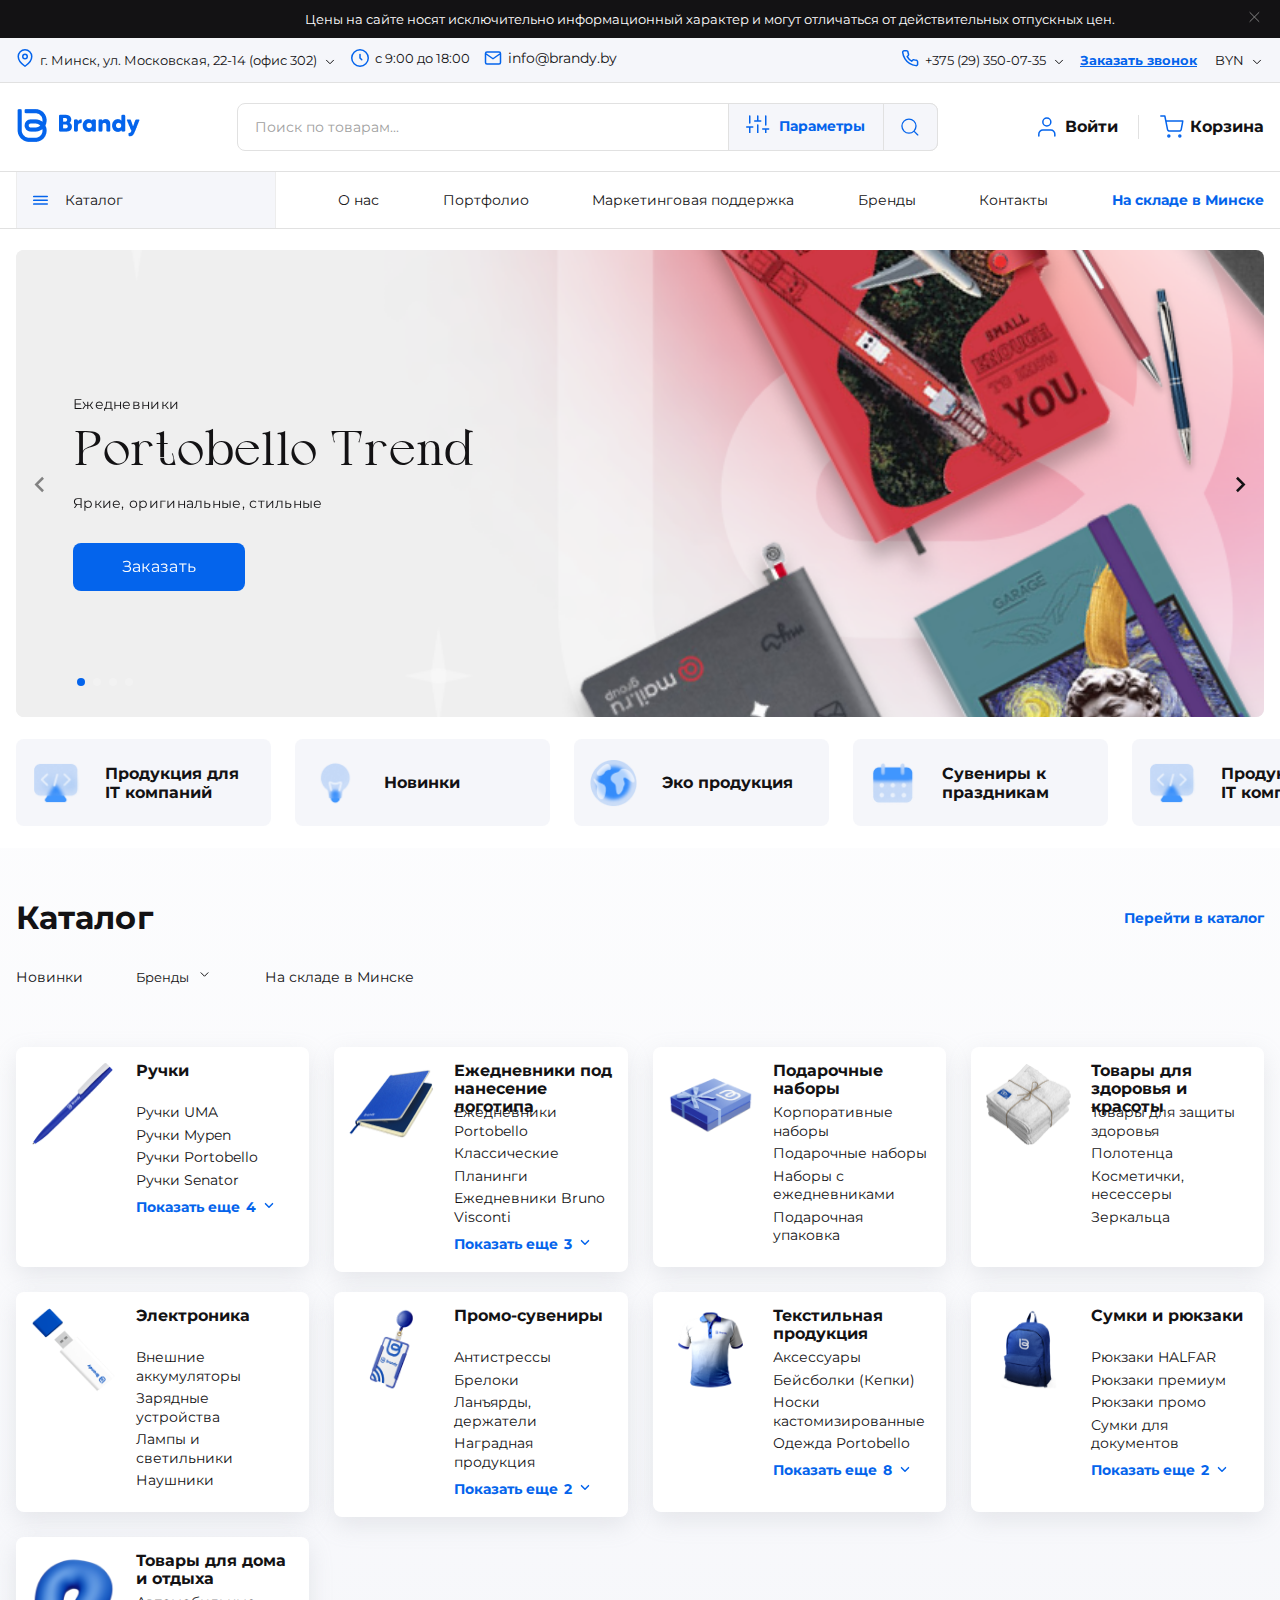
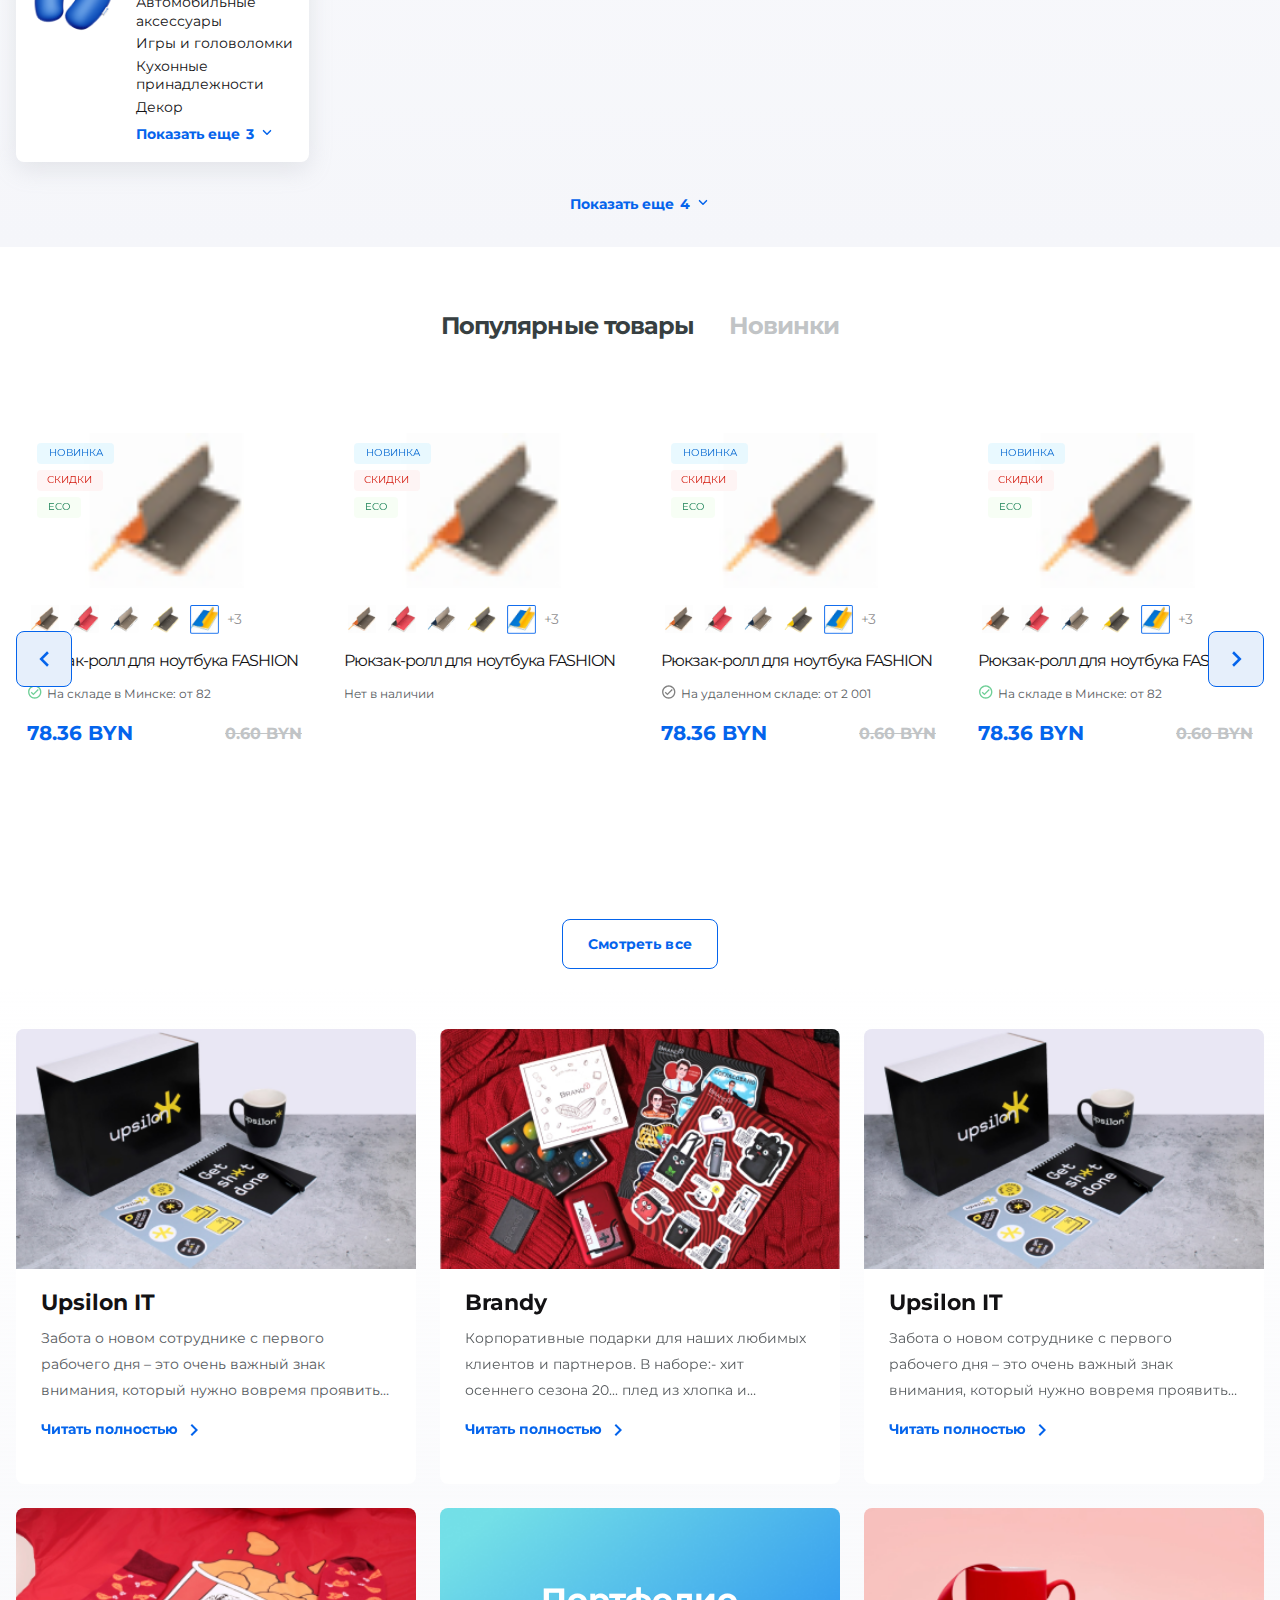
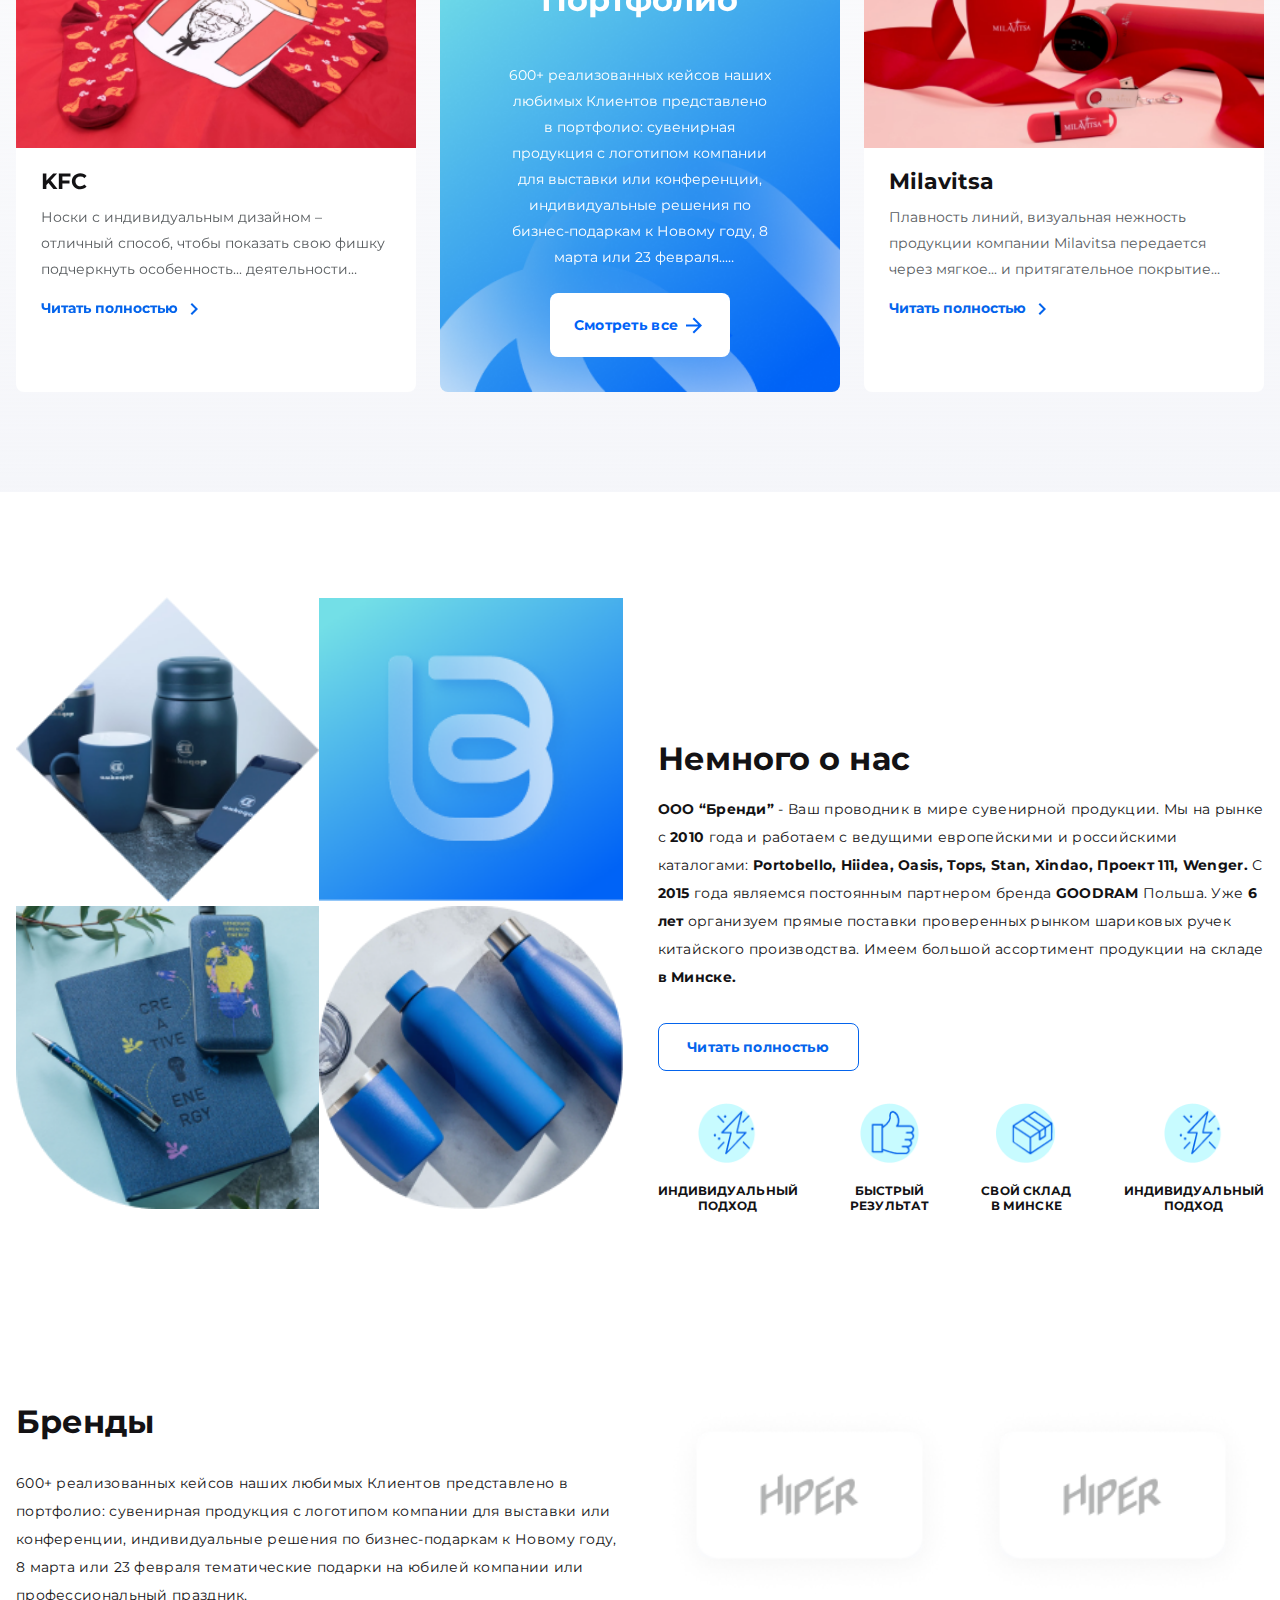
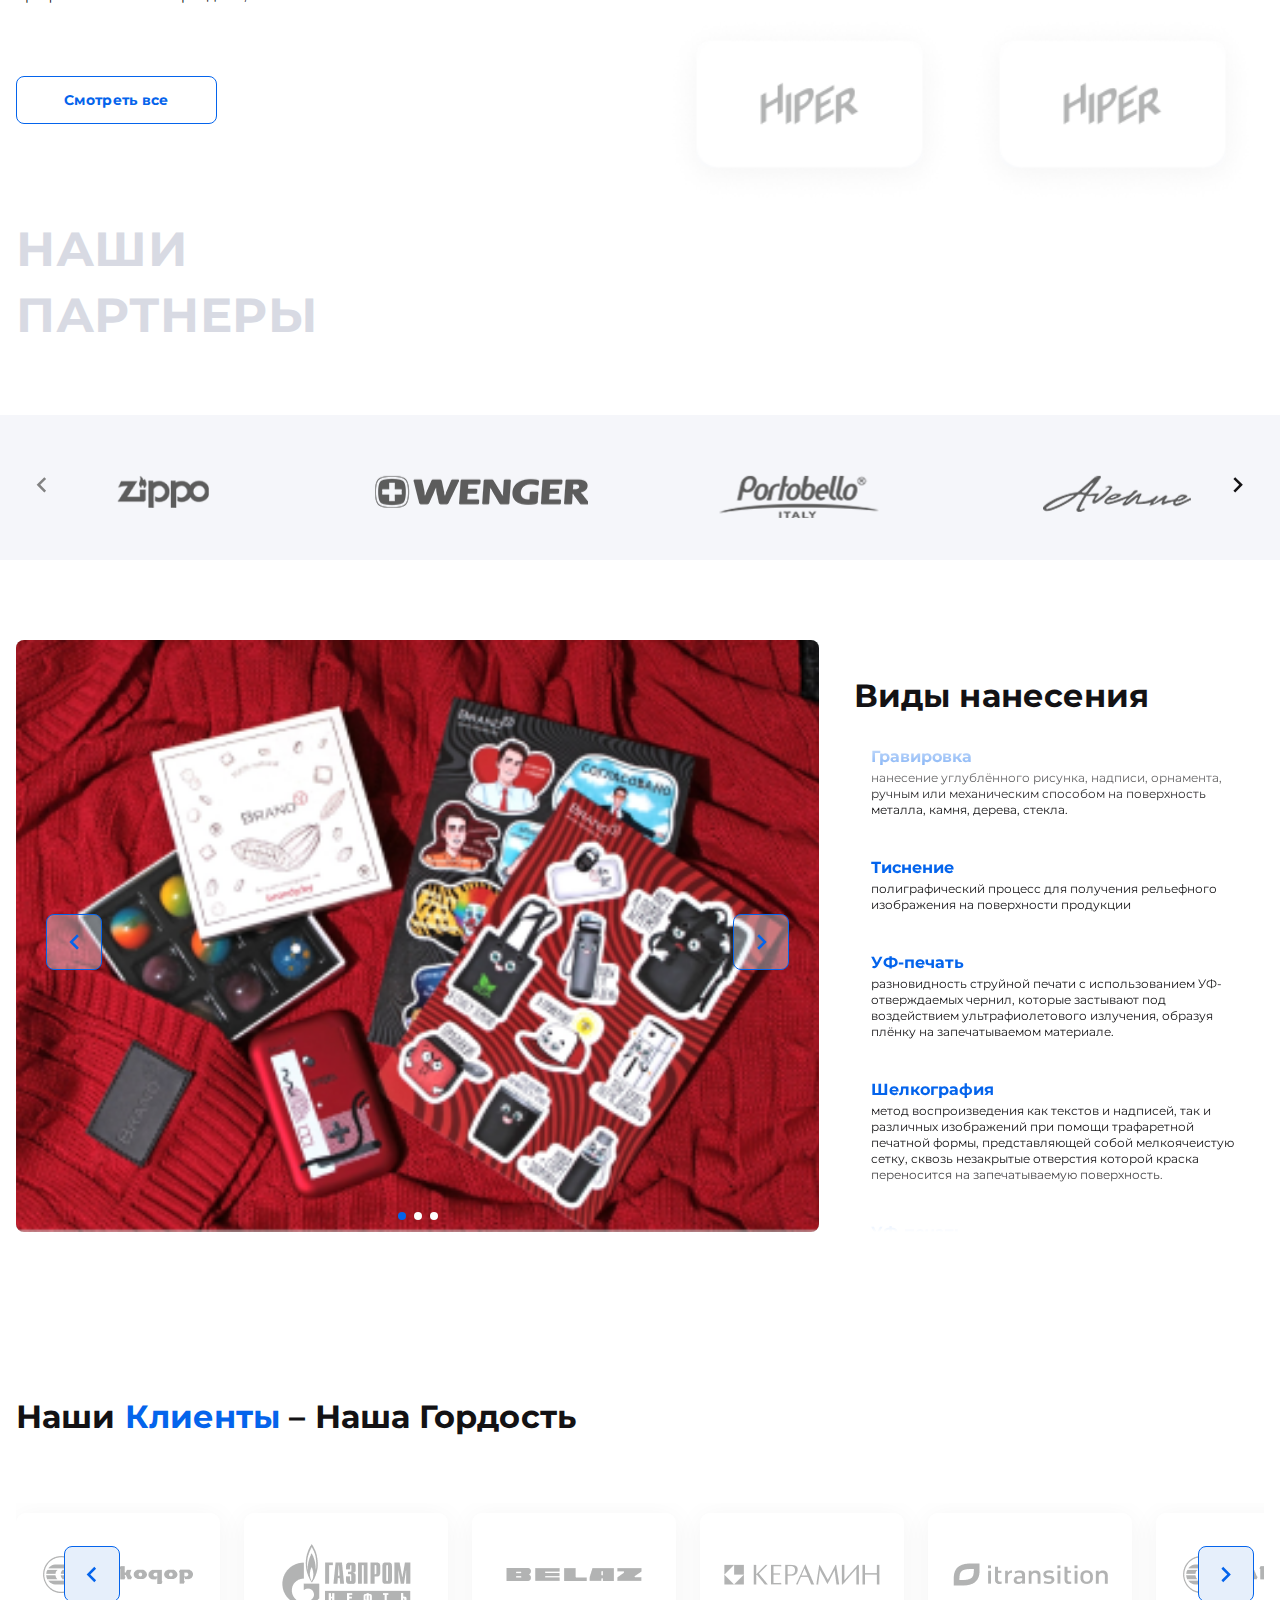
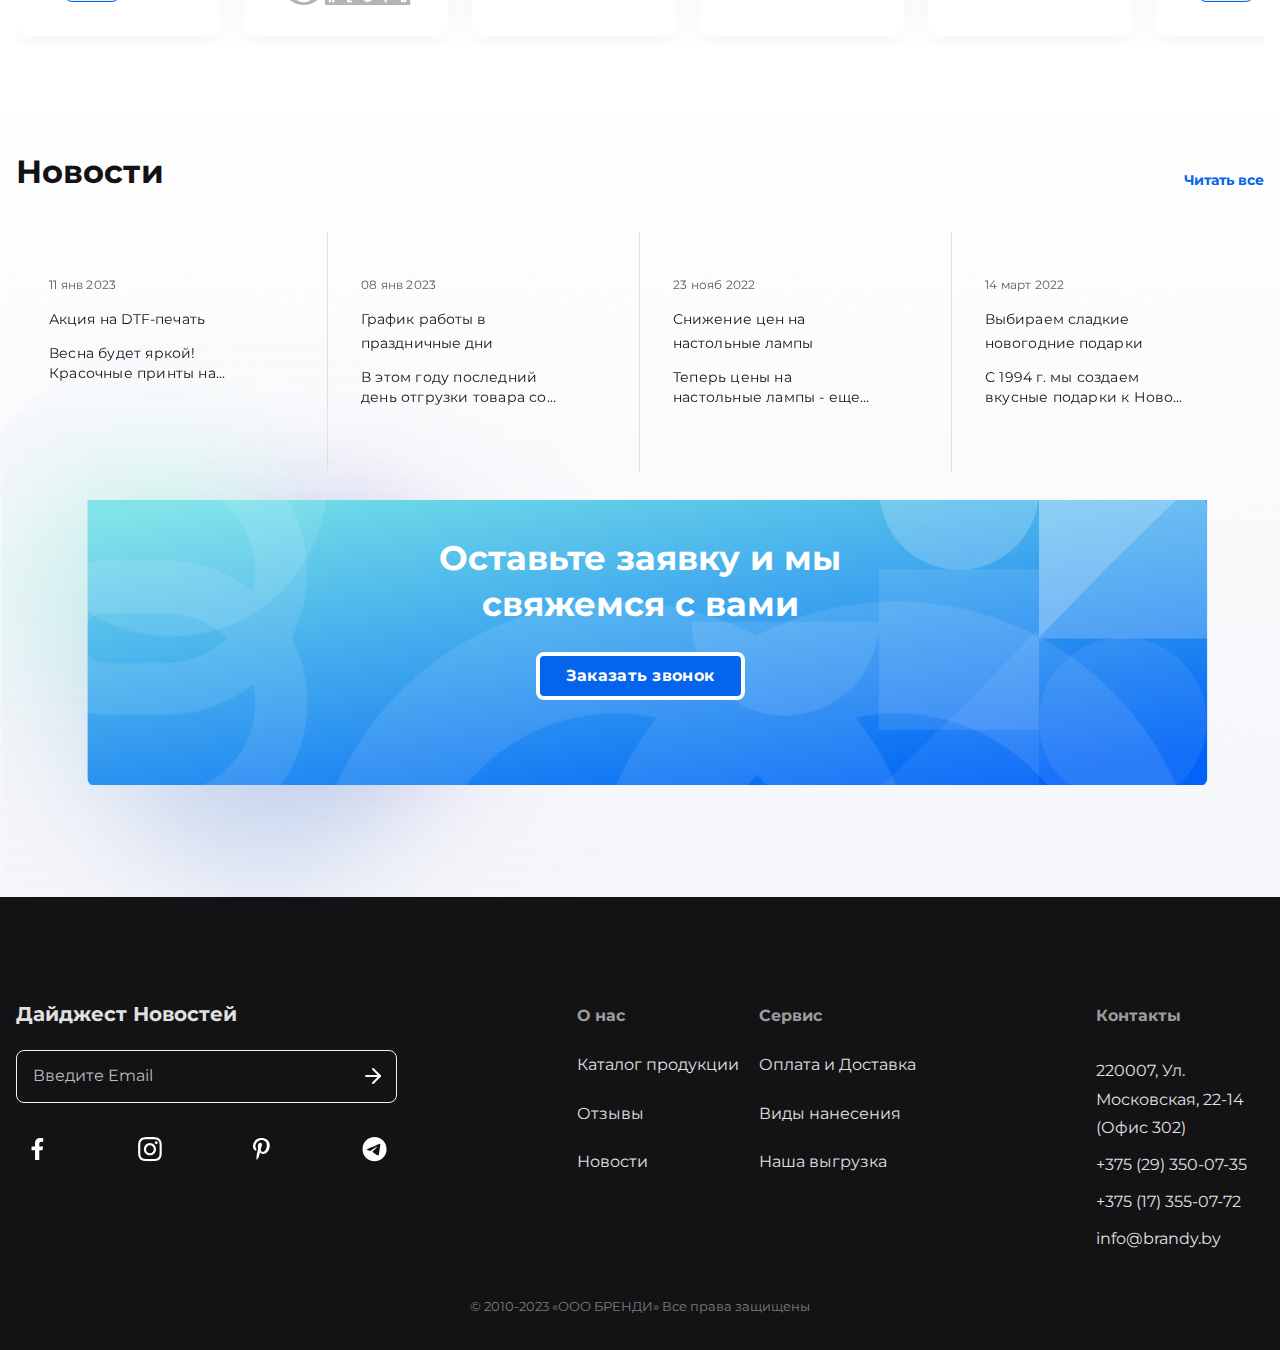
==== commit dfde94a3: "end" ====
--- a/index.html
+++ b/index.html
@@ -23,7 +23,19 @@
             </div>
 
             <form>
-                <input type="tel" class="modal-contact-tel">
+                <div class="input-wrapper">
+                    <input type="tel" class="modal-contact-tel">
+                    <div class="select-wrap">
+                        <div class="select country">
+                            <img data-current="0" src="./src/assets/images/icons8-беларусь-30.png" alt="icon">
+                        </div>
+                        <ul class="select-list">
+                            <li data-value="0"><img src="./src/assets/images/icons8-беларусь-30.png" alt="icon"></li>
+                            <li data-value="1"><img src="./src/assets/images/icons8-россия-30.png" alt="icon"></li>
+                        </ul>
+                    </div>
+                </div>
+
                 <button type="submit">Заказать звонок</button>
                 <p>Нажимая на кнопку «Отправить», я даю согласие на обработку персональных данных, как это описано в <a href="#">«Соглашении об использовании сайта»</a></p>
             </form>
@@ -154,7 +166,181 @@
             <div class="navigation-block">
                 <div class="content">
                     <nav class="navigation">
-                        <span class="catalog">Каталог</span>
+                        <div class="navigation-catalog">
+                            <span class="catalog open-catalog-popup">Каталог</span>
+                            <div class="catalog-popup">
+                                <ul class=" catalog-tabs-panel">
+                                    <li class="catalog-dropright active" data-num="0" ><a href="#">Ручки</a></li>
+                                    <li class="catalog-dropright" data-num="1"><a href="#">Ежедневники под
+                                        нанесение логотипа</a></li>
+                                    <li class="catalog-dropright" data-num="2"><a href="#">Подарочные наборы</a></li>
+                                    <li class="catalog-dropright" data-num="3"><a href="#">IT-сфера</a></li>
+                                    <li class="catalog-dropright" data-num="4"><a href="#">Товары для
+                                        здоровья и красоты</a></li>
+                                    <li class="catalog-dropright" data-num="5"><a href="#">Электроника</a></li>
+                                    <li class="catalog-dropright" data-num="6"><a href="#">Промо-сувениры</a></li>
+                                    <li class="catalog-dropright" data-num="7"><a href="#">Текстильная продукция</a></li>
+                                    <li class="catalog-dropright" data-num="8"><a href="#">Сумки и рюкзаки</a></li>
+                                    <li class="catalog-dropright" data-num="9"><a href="#">Подарочные наборы</a></li>
+                                    <li class="catalog-dropright" data-num="10"><a href="#">IT-сфера</a></li>
+                                    <li class="catalog-dropright" data-num="11"><a href="#">Товары для
+                                        здоровья и красоты</a></li>
+                                </ul>
+                                <div class="catalog-item-content">
+                                    <div class=" catalog-tab-container">
+                                        <div data-num="0" class="tab-content active">
+                                            <div class="catalog-submenu">
+                                                <img src="./src/assets/images/main-page/1_pen_brandy 1.png" alt="category-image" width="85" height="85">
+                                                <ul>
+                                                    <li><a href="#">Ручки UMA</a></li>
+                                                    <li><a href="#">Ручки Mypen</a></li>
+                                                    <li><a href="#">Ручки Portobello</a></li>
+                                                    <li><a href="#">Ручки Senator</a></li>
+                                                    <li><a href="#">Ручки Senator</a></li>
+                                                    <li><a href="#">Ручки Senator</a></li>
+                                                </ul>
+                                            </div>
+                                        </div>
+                                        <div data-num="1" class="tab-content">
+                                            <div class="catalog-submenu">
+                                                <img src="./src/assets/images/main-page/2_book_brandy 1.png" alt="category-image" width="85" height="85">
+                                                <ul>
+                                                    <li><a href="#">Ручки UMA</a></li>
+                                                    <li><a href="#">Ручки Mypen</a></li>
+                                                    <li><a href="#">Ручки Portobello</a></li>
+                                                    <li><a href="#">Ручки Senator</a></li>
+                                                    <li><a href="#">Ручки Senator</a></li>
+                                                    <li><a href="#">Ручки Senator</a></li>
+                                                </ul>
+                                            </div>
+                                        </div>
+                                        <div data-num="2" class="tab-content">
+                                            <div class="catalog-submenu">
+                                                <img src="./src/assets/images/main-page/4_book_brandy 1.png" alt="category-image" width="85" height="85">
+                                                <ul>
+                                                    <li><a href="#">Ручки UMA</a></li>
+                                                    <li><a href="#">Ручки Mypen</a></li>
+                                                    <li><a href="#">Ручки Portobello</a></li>
+                                                    <li><a href="#">Ручки Senator</a></li>
+                                                    <li><a href="#">Ручки Senator</a></li>
+                                                    <li><a href="#">Ручки Senator</a></li>
+                                                </ul>
+                                            </div>
+                                        </div>
+                                        <div data-num="3" class="tab-content">
+                                            <div class="catalog-submenu">
+                                                <img src="./src/assets/images/main-page/1_pen_brandy 1.png" alt="category-image" width="85" height="85">
+                                                <ul>
+                                                    <li><a href="#">item</a></li>
+                                                    <li><a href="#">item</a></li>
+                                                    <li><a href="#">item</a></li>
+                                                    <li><a href="#">item</a></li>
+                                                    <li><a href="#">item</a></li>
+                                                </ul>
+                                            </div>
+                                        </div>
+                                        <div data-num="4" class="tab-content">
+                                            <div class="catalog-submenu">
+                                                <img src="./src/assets/images/main-page/6image.png" alt="category-image" width="85" height="85">
+                                                <ul>
+                                                    <li><a href="#">item</a></li>
+                                                    <li><a href="#">item</a></li>
+                                                    <li><a href="#">item</a></li>
+                                                    <li><a href="#">item</a></li>
+                                                    <li><a href="#">item</a></li>
+                                                </ul>
+                                            </div>
+                                        </div>
+                                        <div data-num="5" class="tab-content">
+                                            <div class="catalog-submenu">
+                                                <img src="./src/assets/images/main-page/1_pen_brandy 1.png" alt="category-image" width="85" height="85">
+                                                <ul>
+                                                    <li><a href="#">item</a></li>
+                                                    <li><a href="#">item</a></li>
+                                                    <li><a href="#">item</a></li>
+                                                    <li><a href="#">item</a></li>
+                                                    <li><a href="#">item</a></li>
+                                                </ul>
+                                            </div>
+                                        </div>
+                                        <div data-num="6" class="tab-content">
+                                            <div class="catalog-submenu">
+                                                <img src="./src/assets/images/main-page/1_pen_brandy 1.png" alt="category-image" width="85" height="85">
+                                                <ul>
+                                                    <li><a href="#">item</a></li>
+                                                    <li><a href="#">item</a></li>
+                                                    <li><a href="#">item</a></li>
+                                                    <li><a href="#">item</a></li>
+                                                    <li><a href="#">item</a></li>
+                                                </ul>
+                                            </div>
+                                        </div>
+                                        <div data-num="7" class="tab-content">
+                                            <div class="catalog-submenu">
+                                                <img src="./src/assets/images/main-page/1_pen_brandy 1.png" alt="category-image" width="85" height="85">
+                                                <ul>
+                                                    <li><a href="#">item</a></li>
+                                                    <li><a href="#">item</a></li>
+                                                    <li><a href="#">item</a></li>
+                                                    <li><a href="#">item</a></li>
+                                                    <li><a href="#">item</a></li>
+                                                </ul>
+                                            </div>
+                                        </div>
+                                        <div data-num="8" class="tab-content">
+                                            <div class="catalog-submenu">
+                                                <img src="./src/assets/images/main-page/1_pen_brandy 1.png" alt="category-image" width="85" height="85">
+                                                <ul>
+                                                    <li><a href="#">item</a></li>
+                                                    <li><a href="#">item</a></li>
+                                                    <li><a href="#">item</a></li>
+                                                    <li><a href="#">item</a></li>
+                                                    <li><a href="#">item</a></li>
+                                                </ul>
+                                            </div>
+                                        </div>
+                                        <div data-num="9" class="tab-content">
+                                            <div class="catalog-submenu">
+                                                <img src="./src/assets/images/main-page/1_pen_brandy 1.png" alt="category-image" width="85" height="85">
+                                                <ul>
+                                                    <li><a href="#">item</a></li>
+                                                    <li><a href="#">item</a></li>
+                                                    <li><a href="#">item</a></li>
+                                                    <li><a href="#">item</a></li>
+                                                    <li><a href="#">item</a></li>
+                                                </ul>
+                                            </div>
+                                        </div>
+                                        <div data-num="10" class="tab-content">
+                                            <div class="catalog-submenu">
+                                                <img src="./src/assets/images/main-page/1_pen_brandy 1.png" alt="category-image" width="85" height="85">
+                                                <ul>
+                                                    <li><a href="#">item</a></li>
+                                                    <li><a href="#">item</a></li>
+                                                    <li><a href="#">item</a></li>
+                                                    <li><a href="#">item</a></li>
+                                                    <li><a href="#">item</a></li>
+                                                </ul>
+                                            </div>
+                                        </div>
+                                        <div data-num="11" class="tab-content">
+                                            <div class="catalog-submenu">
+                                                <img src="./src/assets/images/main-page/1_pen_brandy 1.png" alt="category-image" width="85" height="85">
+                                                <ul>
+                                                    <li><a href="#">item</a></li>
+                                                    <li><a href="#">item</a></li>
+                                                    <li><a href="#">item</a></li>
+                                                    <li><a href="#">item</a></li>
+                                                    <li><a href="#">item</a></li>
+                                                </ul>
+                                            </div>
+                                        </div>
+                                    </div>
+                                </div>
+
+                            </div>
+                        </div>
+
                         <ul>
                             <li><a href="#">О нас</a></li>
                             <li><a href="#">Портфолио</a></li>
@@ -373,70 +559,7 @@
         <div class="head-block">
             <div class="content">
                 <div class="head-block-row">
-                    <div class="catalog-wrapper">
-                        <ul class="catalog-menu">
-                        <li class="dropright">Ручки
-                            <div class="catalog-submenu">
-                                <img src="./src/assets/images/main-page/1_pen_brandy 1.png" alt="category-image" width="85" height="85">
-                                <ul>
-                                    <li><a href="#">Ручки UMA</a></li>
-                                    <li><a href="#">Ручки Mypen</a></li>
-                                    <li><a href="#">Ручки Portobello</a></li>
-                                    <li><a href="#">Ручки Senator</a></li>
-                                    <li><a href="#">Ручки Senator</a></li>
-                                    <li><a href="#">Ручки Senator</a></li>
-                                </ul>
-                            </div>
-                        </li>
-                        <li class="dropright">Ежедневники под
-                            нанесение логотипа
-
-                            <div class="catalog-submenu">
-                                <img src="./src/assets/images/main-page/1_pen_brandy 1.png" alt="category-image" width="85" height="85">
-                                <ul>
-                                    <li><a href="#">Ежедневники под
-                                        нанесение логотипа</a></li>
-                                    <li><a href="#">Ежедневники под
-                            нанесение логотипа Mypen</a></li>
-                                    <li><a href="#">Ежедневники под
-                            нанесение логотипа Portobello</a></li>
-                                    <li><a href="#">Ежедневники под
-                            нанесение логотипа Senator</a></li>
-                                    <li><a href="#">Ежедневники под
-                            нанесение логотипа Senator</a></li>
-                                    <li><a href="#">Ежедневники под
-                            нанесение логотипа Senator</a></li>
-                                    <li><a href="#">Ежедневники под
-                                        нанесение логотипа</a></li>
-                                    <li><a href="#">Ежедневники под
-                            нанесение логотипа Mypen</a></li>
-                                    <li><a href="#">Ежедневники под
-                            нанесение логотипа Portobello</a></li>
-                                    <li><a href="#">Ежедневники под
-                            нанесение логотипа Senator</a></li>
-                                    <li><a href="#">Ежедневники под
-                            нанесение логотипа Senator</a></li>
-                                    <li><a href="#">Ежедневники под
-                            нанесение логотипа Senator</a></li>
-                                </ul>
-                            </div>
-                        </li>
-                        <li class="dropright">Подарочные наборы</li>
-                        <li class="dropright">IT-сфера</li>
-                        <li class="dropright">Товары для
-                            здоровья и красоты</li>
-                        <li class="dropright">Электроника</li>
-                        <li class="dropright">Промо-сувениры</li>
-                        <li class="dropright">Текстильная продукция</li>
-                        <li class="dropright">Сумки и рюкзаки</li>
-                        <li class="dropright">Ручки</li>
-                        <li class="dropright">Ежедневники под
-                            нанесение логотипа</li>
-                        <li class="dropright">Подарочные наборы</li>
-                    </ul>
-                    </div>
-
-                    <div class="catalog-promo">
+                    <div class="promo-catalog">
                         <div class="swiper promo-swiper">
                             <div class="swiper-wrapper">
                               <div class="swiper-slide">
@@ -515,6 +638,10 @@
                         <img src="./src/assets/images/main-page/4.png" alt="category-image" width="48" height="48">
                         <p>Сувениры к праздникам</p>
                     </a>
+                    <a href="#">
+                        <img src="./src/assets/images/main-page/1.png" alt="category-image" width="48" height="48">
+                        <p>Продукция для IT компаний</p>
+                    </a>
                 </div>
             </div>
         </div>
@@ -1826,6 +1953,11 @@
                             <img src="./src/assets/images/main-page/icon3.png" alt="about-icon" width="60" height="60">
                             <span>Свой склад <br>
                                 в Минске </span>
+                        </div>
+                        <div class="item">
+                            <img src="./src/assets/images/main-page/Icon.png" alt="about-icon" width="60" height="60">
+                            <span>индивидуальный<br>
+                                подход</span>
                         </div>
                     </div>
                 </div>
@@ -2057,31 +2189,41 @@
                     <h2>Новости</h2>
                     <a href="#">Читать все</a>
                 </div>
-                <div class="news-cards">
-                    <div class="news-card">
-                        <span class="date">11 янв 2023</span>
-                        <p>Акция на DTF-печать</p>
-                        <span class="description">Весна будет яркой! Красочные принты на зонтах...
-                            Весна будет яркой! Красочные принты на зонтах...
-                            Весна будет яркой! Красочные принты на зонтах...
-                        </span>
-                    </div>
-                    <div class="news-card">
-                        <span class="date">08 янв 2023</span>
-                        <p>График работы в праздничные дни</p>
-                        <span class="description">В этом году последний день отгрузки товара со склада...</span>
-                    </div>
-                    <div class="news-card">
-                        <span class="date">23 нояб 2022</span>
-                        <p>Снижение цен на настольные лампы</p>
-                        <span class="description">Теперь цены на настольные лампы - еще ниже...</span>
-                    </div>
-                    <div class="news-card">
-                        <span class="date">14 март 2022</span>
-                        <p>Выбираем сладкие новогодние подарки</p>
-                        <span class="description">С 1994 г. мы создаем вкусные подарки к Новому году...</span>
-                    </div>
-                </div>
+                <div class="swiper news-swiper">
+                    <div class="swiper-wrapper">
+                      <div class="swiper-slide">
+                        <div class="news-card">
+                            <span class="date">11 янв 2023</span>
+                            <p>Акция на DTF-печать</p>
+                            <span class="description">Весна будет яркой! Красочные принты на зонтах...
+                                Весна будет яркой! Красочные принты на зонтах...
+                                Весна будет яркой! Красочные принты на зонтах...
+                            </span>
+                        </div>
+                      </div>
+                      <div class="swiper-slide">
+                        <div class="news-card">
+                            <span class="date">08 янв 2023</span>
+                            <p>График работы в праздничные дни</p>
+                            <span class="description">В этом году последний день отгрузки товара со склада...</span>
+                        </div>
+                      </div>
+                      <div class="swiper-slide">
+                        <div class="news-card">
+                            <span class="date">23 нояб 2022</span>
+                            <p>Снижение цен на настольные лампы</p>
+                            <span class="description">Теперь цены на настольные лампы - еще ниже...</span>
+                        </div>
+                      </div>
+                      <div class="swiper-slide">
+                        <div class="news-card">
+                            <span class="date">14 март 2022</span>
+                            <p>Выбираем сладкие новогодние подарки</p>
+                            <span class="description">С 1994 г. мы создаем вкусные подарки к Новому году...</span>
+                        </div>
+                      </div>
+                    </div>
+                  </div>
                 <div class="banner">
                     <p>Оставьте заявку и мы <br>
                         свяжемся с вами</p>
--- a/src/assets/styles/main-page.css
+++ b/src/assets/styles/main-page.css
@@ -205,6 +205,119 @@
 .head-block .head-block-row .catalog-promo .swiper .swiper-pagination .swiper-pagination-bullet-active {
   background-color: #0464EC;
 }
+.head-block .head-block-row .promo-catalog {
+  padding-top: 21px;
+  height: 488px;
+  width: 100%;
+}
+@media (max-width: 1024px) {
+  .head-block .head-block-row .promo-catalog {
+    width: 100%;
+  }
+}
+.head-block .head-block-row .promo-catalog .swiper {
+  width: 100%;
+  height: 100%;
+  border-radius: 8px;
+  background: #EFEFEF;
+}
+.head-block .head-block-row .promo-catalog .swiper .swiper-slide {
+  width: 100%;
+  height: 100%;
+  position: relative;
+}
+.head-block .head-block-row .promo-catalog .swiper .swiper-slide picture {
+  display: block;
+  width: 100% !important;
+  height: 100% !important;
+}
+.head-block .head-block-row .promo-catalog .swiper .swiper-slide picture img {
+  width: 100% !important;
+  height: 100% !important;
+  -o-object-fit: cover;
+     object-fit: cover;
+}
+.head-block .head-block-row .promo-catalog .swiper .swiper-slide .slide-content {
+  position: absolute;
+  left: 57px;
+  top: 143px;
+  display: flex;
+  flex-direction: column;
+  gap: 12px;
+}
+@media (max-width: 1024px) {
+  .head-block .head-block-row .promo-catalog .swiper .swiper-slide .slide-content {
+    left: 31px;
+    top: 42px;
+    gap: 14px;
+  }
+}
+.head-block .head-block-row .promo-catalog .swiper .swiper-slide .slide-content p {
+  color: #131214;
+  font-family: Montserrat;
+  font-size: 14px;
+  font-style: normal;
+  font-weight: 400;
+  line-height: 22px; /* 157.143% */
+  letter-spacing: 0.3px;
+}
+@media (max-width: 1024px) {
+  .head-block .head-block-row .promo-catalog .swiper .swiper-slide .slide-content p {
+    font-size: 13px;
+  }
+}
+.head-block .head-block-row .promo-catalog .swiper .swiper-slide .slide-content h2 {
+  color: #131214;
+  font-family: Calypso;
+  font-size: 48px;
+  font-style: normal;
+  font-weight: 400;
+  line-height: normal;
+  letter-spacing: 0.2px;
+}
+@media (max-width: 1024px) {
+  .head-block .head-block-row .promo-catalog .swiper .swiper-slide .slide-content h2 {
+    font-size: 32px;
+  }
+}
+.head-block .head-block-row .promo-catalog .swiper .swiper-slide .slide-content a {
+  margin-top: 17px;
+  width: 172px;
+}
+@media (max-width: 1024px) {
+  .head-block .head-block-row .promo-catalog .swiper .swiper-slide .slide-content a {
+    margin-top: 0;
+    width: 149px;
+    height: 42px;
+    font-size: 16px;
+  }
+}
+.head-block .head-block-row .promo-catalog .swiper .swiper-button-prev::after {
+  content: url("data:image/svg+xml,%3Csvg xmlns='http://www.w3.org/2000/svg' width='31' height='31' viewBox='0 0 31 31' fill='none'%3E%3Cg clip-path='url(%23clip0_1155_6941)'%3E%3Cpath d='M19.9532 21.342L14.1241 15.5001L19.9532 9.65831L18.1586 7.86377L10.5222 15.5001L18.1586 23.1365L19.9532 21.342Z' fill='%23828282'/%3E%3C/g%3E%3Cdefs%3E%3CclipPath id='clip0_1155_6941'%3E%3Crect width='30.5455' height='30.5455' fill='white' transform='translate(0.340424 0.227295)'/%3E%3C/clipPath%3E%3C/defs%3E%3C/svg%3E");
+  display: block;
+}
+.head-block .head-block-row .promo-catalog .swiper .swiper-button-next::after {
+  content: url("data:image/svg+xml,%3Csvg xmlns='http://www.w3.org/2000/svg' width='31' height='31' viewBox='0 0 31 31' fill='none'%3E%3Cg clip-path='url(%23clip0_1155_6936)'%3E%3Cpath d='M11.0469 21.342L16.876 15.5001L11.0469 9.65831L12.8414 7.86377L20.4778 15.5001L12.8414 23.1365L11.0469 21.342Z' fill='%23131214'/%3E%3C/g%3E%3Cdefs%3E%3CclipPath id='clip0_1155_6936'%3E%3Crect width='30.5455' height='30.5455' fill='white' transform='translate(0.114136 0.227295)'/%3E%3C/clipPath%3E%3C/defs%3E%3C/svg%3E");
+  display: block;
+}
+.head-block .head-block-row .promo-catalog .swiper .swiper-pagination {
+  left: 57px;
+  bottom: 27px;
+  text-align: left;
+}
+@media (max-width: 1024px) {
+  .head-block .head-block-row .promo-catalog .swiper .swiper-pagination {
+    bottom: 17px;
+    text-align: center;
+    left: 0;
+  }
+}
+.head-block .head-block-row .promo-catalog .swiper .swiper-pagination .swiper-pagination-bullet {
+  background-color: #fff;
+}
+.head-block .head-block-row .promo-catalog .swiper .swiper-pagination .swiper-pagination-bullet-active {
+  background-color: #0464EC;
+}
 .head-block .category-links {
   display: flex;
   align-items: center;
@@ -417,7 +530,7 @@
   }
 }
 .catalog-block .catalog-category li {
-  width: calc((100% - 75px) / 3);
+  width: calc((100% - 75px) / 4);
 }
 @media (max-width: 1024px) {
   .catalog-block .catalog-category li {
@@ -426,7 +539,7 @@
 }
 .catalog-block .catalog-category li .category-card-wrapper {
   display: flex;
-  height: 200px;
+  height: 220px;
   flex-direction: column;
   align-items: flex-start;
   gap: 10px;
@@ -444,6 +557,8 @@
   left: 0;
   width: 100%;
   min-height: 100%;
+  height: -moz-fit-content;
+  height: fit-content;
   border-radius: 8px;
   background: #FFF;
   padding: 15px;
@@ -659,13 +774,11 @@
   }
 }
 .product-tabs-inner .content .tab-container .tab-content .swiper-container .products-tab-swiper .swiper-slide .product-card-inner {
-  width: 255px;
   height: 480px;
   position: relative;
 }
 @media (max-width: 768px) {
   .product-tabs-inner .content .tab-container .tab-content .swiper-container .products-tab-swiper .swiper-slide .product-card-inner {
-    width: 164px;
     height: 330px;
   }
 }
@@ -687,7 +800,6 @@
 @media (max-width: 768px) {
   .product-tabs-inner .content .tab-container .tab-content .swiper-container .products-tab-swiper .swiper-slide .product-card-inner .product-card {
     display: flex;
-    width: 164px;
     height: 310px;
     padding: 8px 7px;
     flex-direction: column;
@@ -907,8 +1019,9 @@
   justify-content: center;
   position: absolute;
   top: 50%;
-  left: -86px;
+  left: 0px;
   transform: translateY(-50%);
+  z-index: 2;
   cursor: pointer;
 }
 @media (max-width: 1024px) {
@@ -928,7 +1041,8 @@
   justify-content: center;
   position: absolute;
   top: 50%;
-  right: -86px;
+  right: 0;
+  z-index: 5;
   transform: translateY(-50%);
   cursor: pointer;
 }
@@ -1386,7 +1500,6 @@
   display: flex;
   align-items: center;
   justify-content: center;
-  gap: 30px;
   position: relative;
 }
 @media (max-width: 1024px) {
@@ -1396,6 +1509,11 @@
 }
 .partners-block .swiper-row .button-prev {
   cursor: pointer;
+  position: absolute;
+  top: 50%;
+  left: 2%;
+  transform: translateY(-50%);
+  z-index: 5;
 }
 @media (max-width: 1024px) {
   .partners-block .swiper-row .button-prev {
@@ -1408,6 +1526,11 @@
 }
 .partners-block .swiper-row .button-next {
   cursor: pointer;
+  position: absolute;
+  top: 50%;
+  right: 2%;
+  transform: translateY(-50%);
+  z-index: 5;
 }
 @media (max-width: 1024px) {
   .partners-block .swiper-row .button-next {
@@ -1472,6 +1595,7 @@
   border: 1px solid #0464EC;
   background: rgba(230, 239, 251, 0.4);
   left: 30px;
+  z-index: 2;
 }
 @media (max-width: 1024px) {
   .block .swiper-container .picture-swiper .swiper-button-prev {
@@ -1490,6 +1614,7 @@
   border: 1px solid #0464EC;
   background: rgba(230, 239, 251, 0.4);
   right: 30px;
+  z-index: 2;
 }
 @media (max-width: 1024px) {
   .block .swiper-container .picture-swiper .swiper-button-next {
@@ -1609,7 +1734,7 @@
   display: flex;
   align-items: center;
   justify-content: center;
-  gap: 30px;
+  gap: 0;
   position: relative;
 }
 @media (max-width: 1024px) {
@@ -1628,12 +1753,17 @@
   display: flex;
   align-items: center;
   justify-content: center;
+  position: absolute;
+  top: 50%;
+  left: 5%;
+  transform: translateY(-50%);
+  z-index: 5;
 }
 @media (max-width: 1024px) {
   .customers .swiper-row .button-prev {
     position: absolute;
     top: 50%;
-    left: 5%;
+    left: 2%;
     transform: translateY(-50%);
     z-index: 5;
   }
@@ -1650,6 +1780,11 @@
   display: flex;
   align-items: center;
   justify-content: center;
+  position: absolute;
+  top: 50%;
+  right: 2%;
+  transform: translateY(-50%);
+  z-index: 5;
 }
 @media (max-width: 1024px) {
   .customers .swiper-row .button-next {
@@ -1700,6 +1835,13 @@
   justify-content: space-between;
   align-items: flex-end;
 }
+@media (max-width: 1024px) {
+  .news .news-row {
+    flex-direction: column;
+    align-items: flex-start;
+    gap: 15px;
+  }
+}
 .news .news-row h2 {
   color: #131214;
   font-family: Montserrat;
@@ -1718,39 +1860,32 @@
   font-weight: 600;
   line-height: 24px; /* 171.429% */
 }
-.news .news-cards {
-  width: 100%;
-  display: flex;
-  gap: 33px;
+.news .news-swiper {
   margin-top: 41px;
   margin-bottom: 27px;
 }
-.news .news-cards .news-card {
+.news .news-swiper .swiper-slide {
+  border-right: 1px solid #E1E1E1;
+  height: 240px;
+}
+.news .news-swiper .swiper-slide:last-child {
+  border-right: none;
+}
+.news .news-swiper .swiper-slide .news-card {
   width: 255px;
-  padding: 42px 14px 65px 0;
-  border-right: 1px solid #E1E1E1;
+  padding: 42px 14px 65px 33px;
   display: flex;
   flex-direction: column;
   overflow-x: auto;
   gap: 12px;
   flex-shrink: 0;
-  scrollbar-color: transparent transparent;
-  scrollbar-width: thin;
-}
-.news .news-cards .news-card:last-child {
-  border-right: none;
-}
-.news .news-cards .news-card::-webkit-scrollbar {
-  width: 4.25px;
-  height: 2px;
-  background: transparent;
-}
-.news .news-cards .news-card::-webkit-scrollbar-thumb {
-  background: transparent;
-  width: 4.25px;
-  height: 2px;
-}
-.news .news-cards .news-card .date {
+}
+@media (max-width: 450px) {
+  .news .news-swiper .swiper-slide .news-card {
+    padding: 30px 15px;
+  }
+}
+.news .news-swiper .swiper-slide .news-card .date {
   color: #585C5F;
   font-family: Montserrat;
   font-size: 12px;
@@ -1759,7 +1894,7 @@
   line-height: 20px; /* 166.667% */
   letter-spacing: 0.2px;
 }
-.news .news-cards .news-card p {
+.news .news-swiper .swiper-slide .news-card p {
   color: #131214;
   font-family: Montserrat;
   font-size: 14px;
@@ -1768,7 +1903,7 @@
   line-height: 24px; /* 171.429% */
   letter-spacing: 0.1px;
 }
-.news .news-cards .news-card .description {
+.news .news-swiper .swiper-slide .news-card .description {
   color: #131214;
   font-family: Montserrat;
   font-size: 14px;
@@ -1782,6 +1917,70 @@
   overflow: hidden;
   margin-top: auto;
 }
+.news .news-cards {
+  width: 100%;
+  display: flex;
+  gap: 33px;
+  margin-top: 41px;
+  margin-bottom: 27px;
+}
+.news .news-cards .news-card {
+  width: 255px;
+  padding: 42px 14px 65px 0;
+  border-right: 1px solid #E1E1E1;
+  display: flex;
+  flex-direction: column;
+  overflow-x: auto;
+  gap: 12px;
+  flex-shrink: 0;
+  scrollbar-color: transparent transparent;
+  scrollbar-width: thin;
+}
+.news .news-cards .news-card:last-child {
+  border-right: none;
+}
+.news .news-cards .news-card::-webkit-scrollbar {
+  width: 4.25px;
+  height: 2px;
+  background: transparent;
+}
+.news .news-cards .news-card::-webkit-scrollbar-thumb {
+  background: transparent;
+  width: 4.25px;
+  height: 2px;
+}
+.news .news-cards .news-card .date {
+  color: #585C5F;
+  font-family: Montserrat;
+  font-size: 12px;
+  font-style: normal;
+  font-weight: 400;
+  line-height: 20px; /* 166.667% */
+  letter-spacing: 0.2px;
+}
+.news .news-cards .news-card p {
+  color: #131214;
+  font-family: Montserrat;
+  font-size: 14px;
+  font-style: normal;
+  font-weight: 500;
+  line-height: 24px; /* 171.429% */
+  letter-spacing: 0.1px;
+}
+.news .news-cards .news-card .description {
+  color: #131214;
+  font-family: Montserrat;
+  font-size: 14px;
+  font-style: normal;
+  font-weight: 400;
+  line-height: 20px; /* 142.857% */
+  letter-spacing: 0.2px;
+  display: -webkit-box;
+  -webkit-line-clamp: 2;
+  -webkit-box-orient: vertical;
+  overflow: hidden;
+  margin-top: auto;
+}
 .news .banner {
   width: 100%;
   border-radius: 8px;
@@ -1798,7 +1997,7 @@
 }
 @media (max-width: 1024px) {
   .news .banner {
-    padding: 0 16px;
+    padding: 35px 16px;
   }
 }
 .news .banner p {
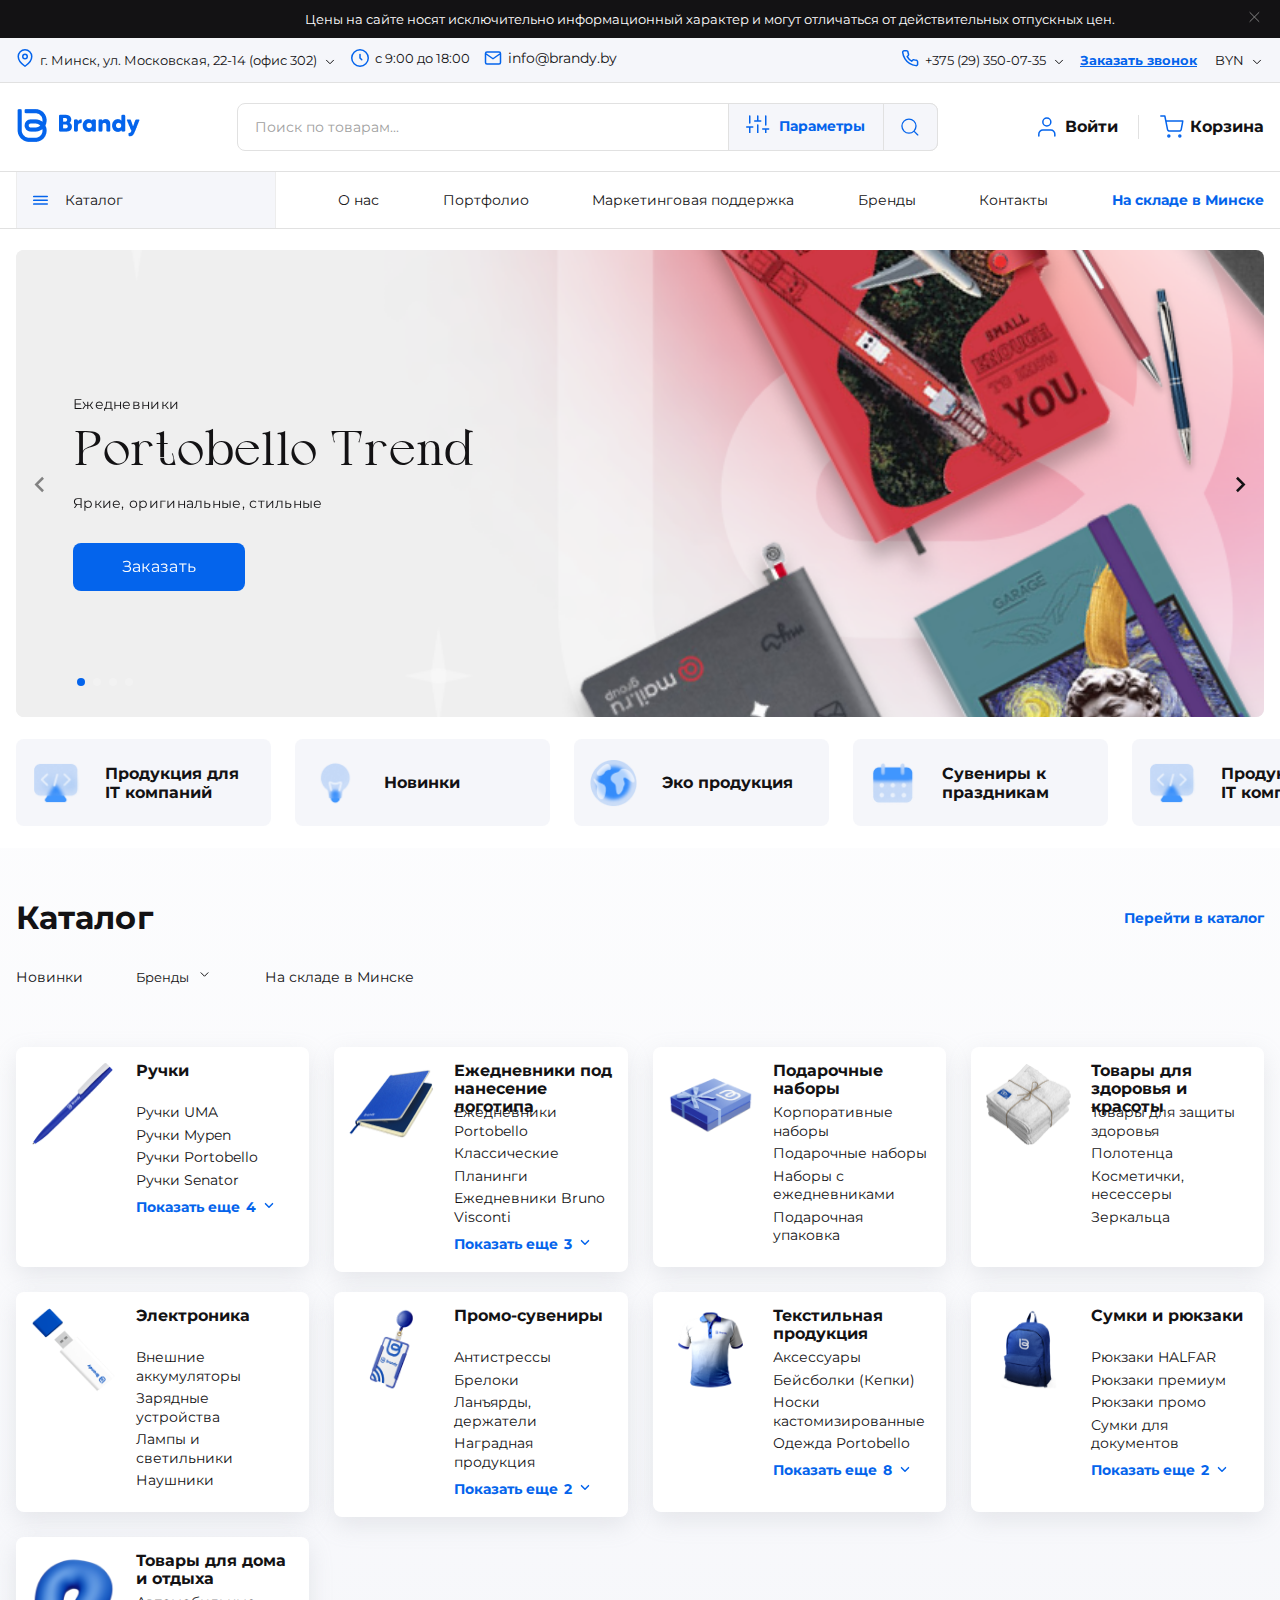
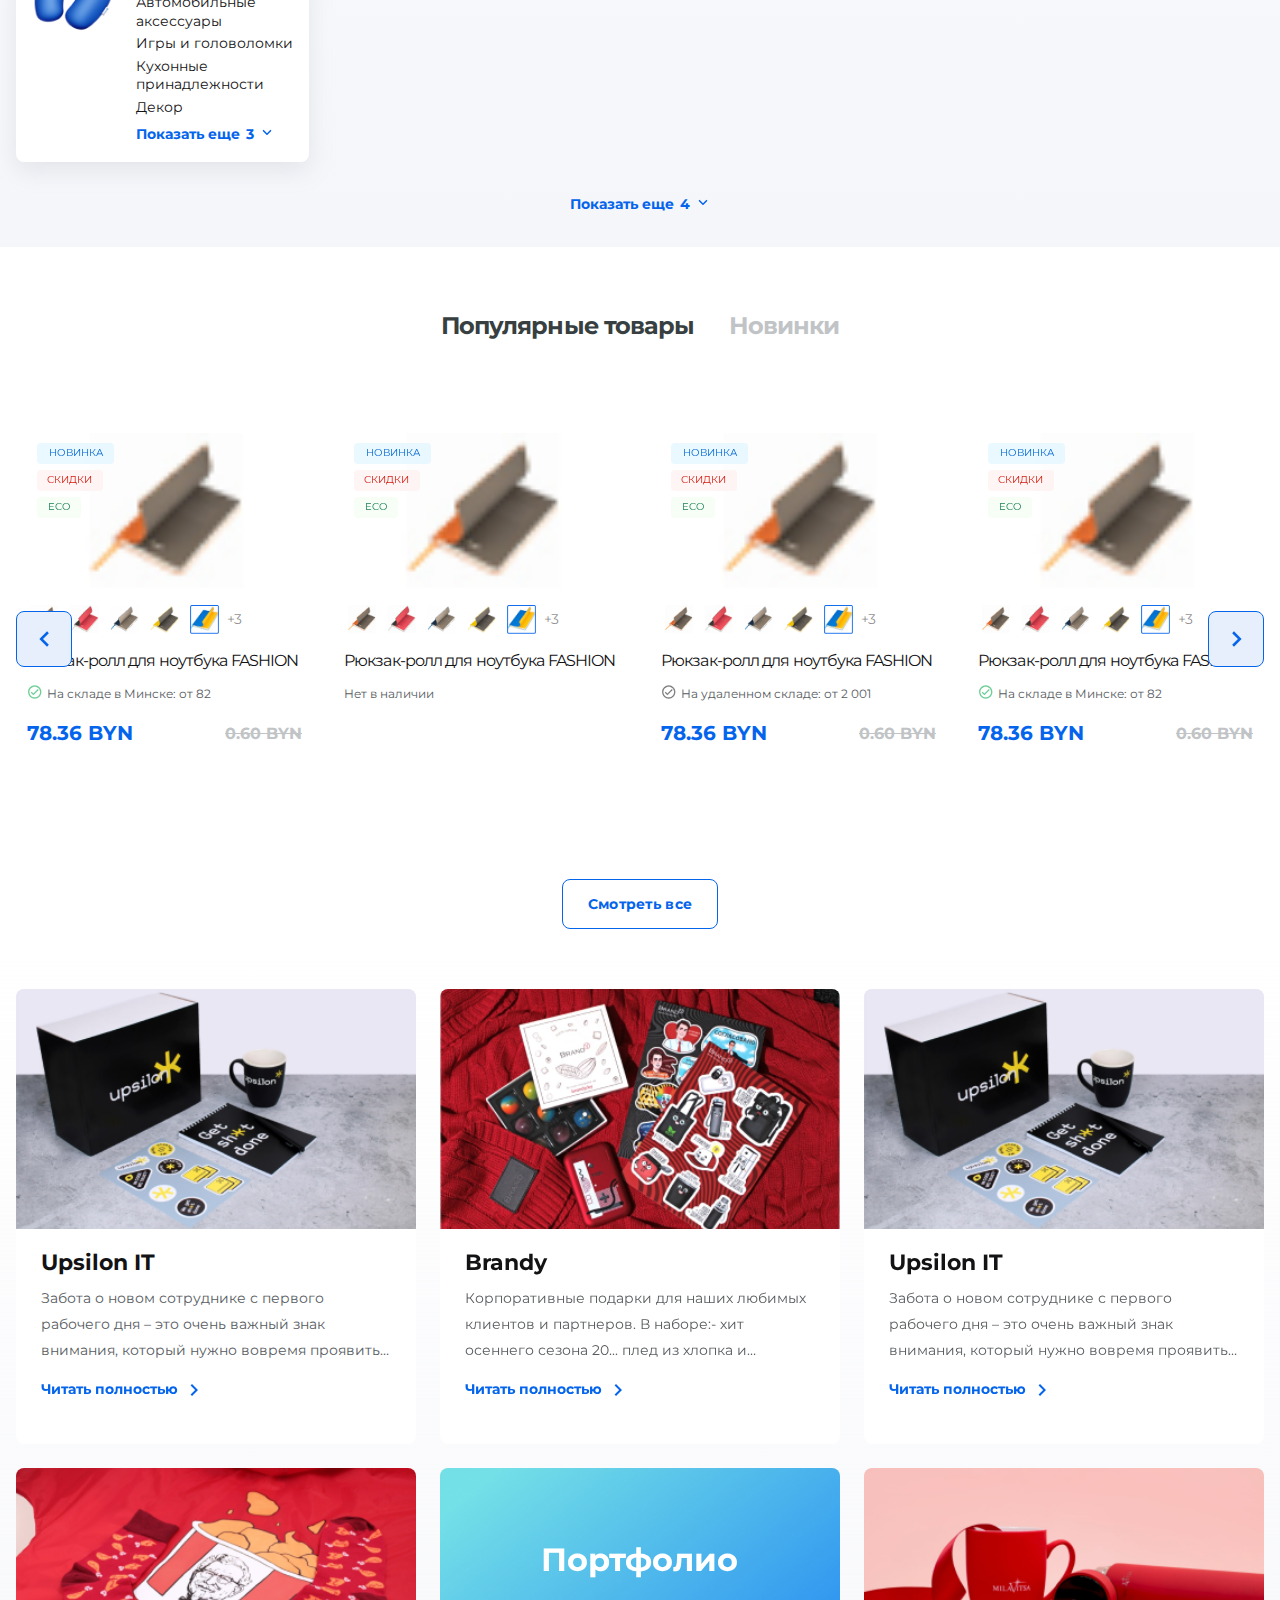
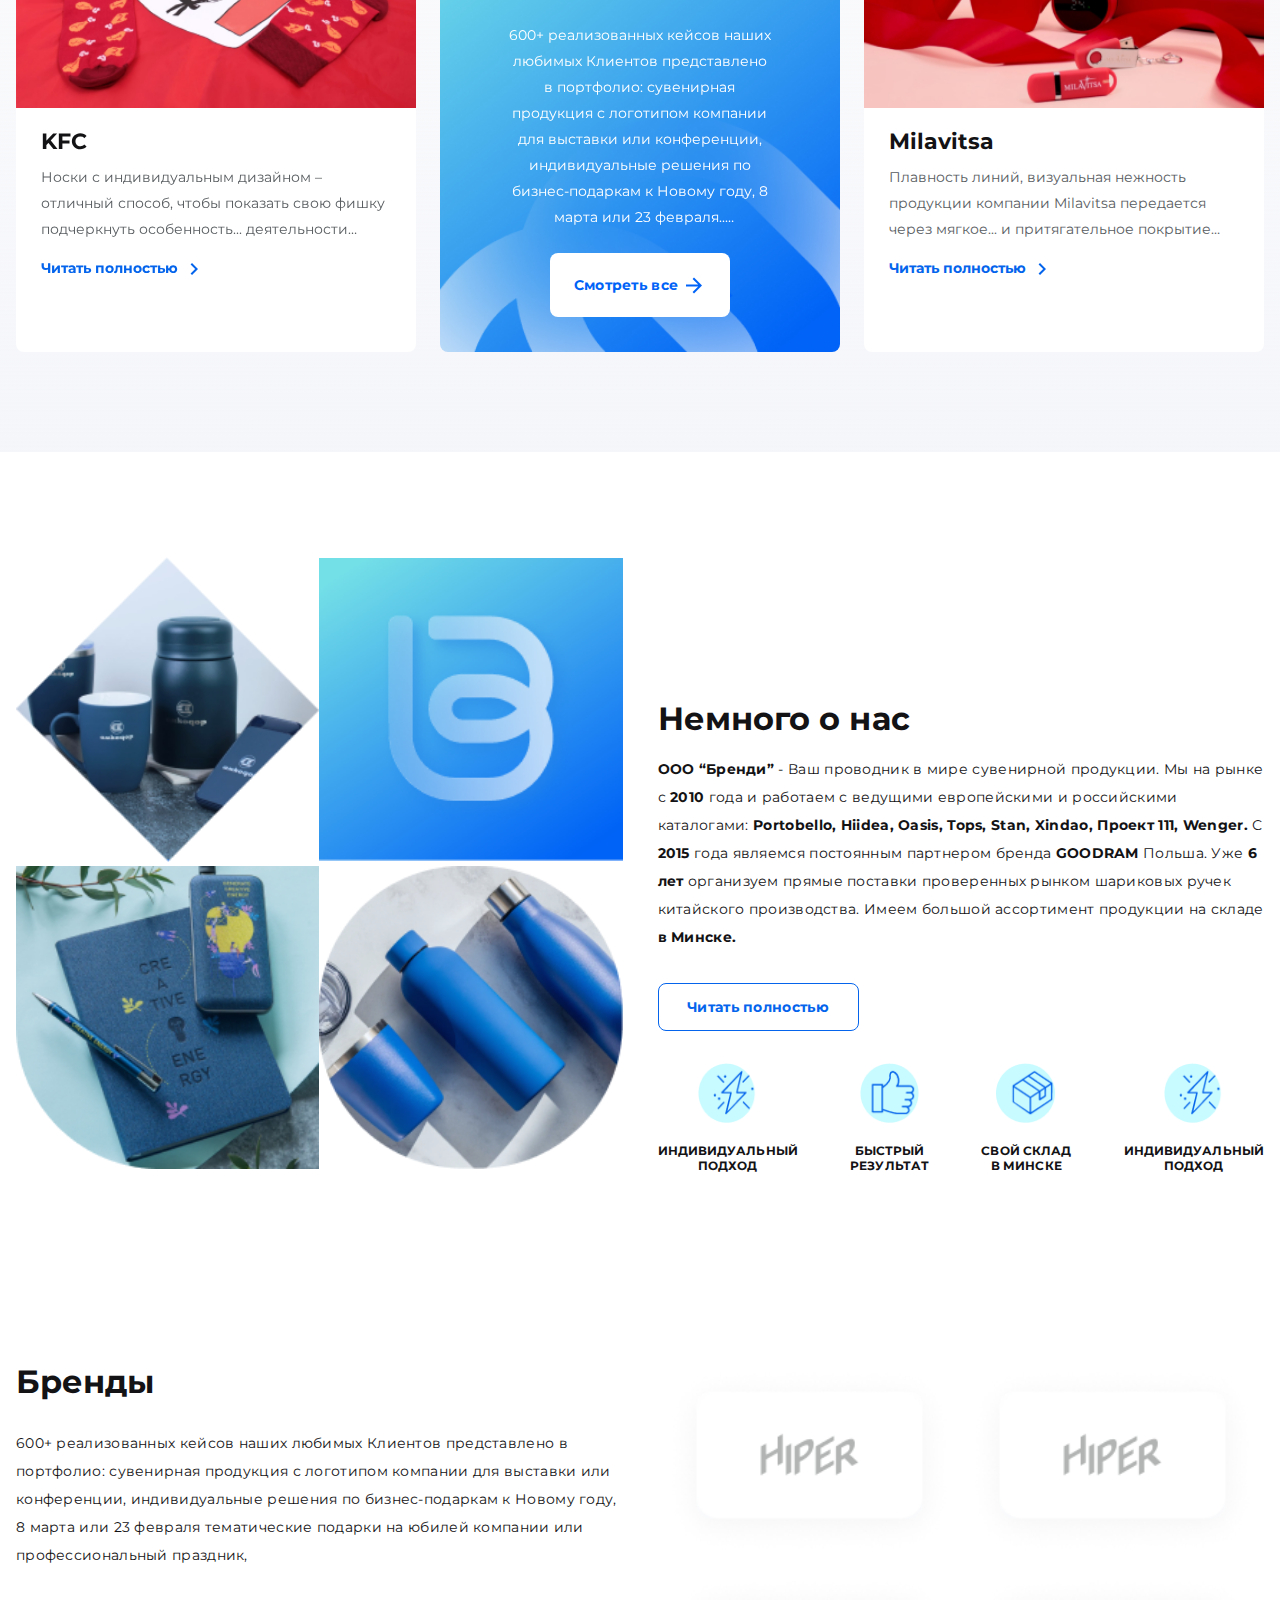
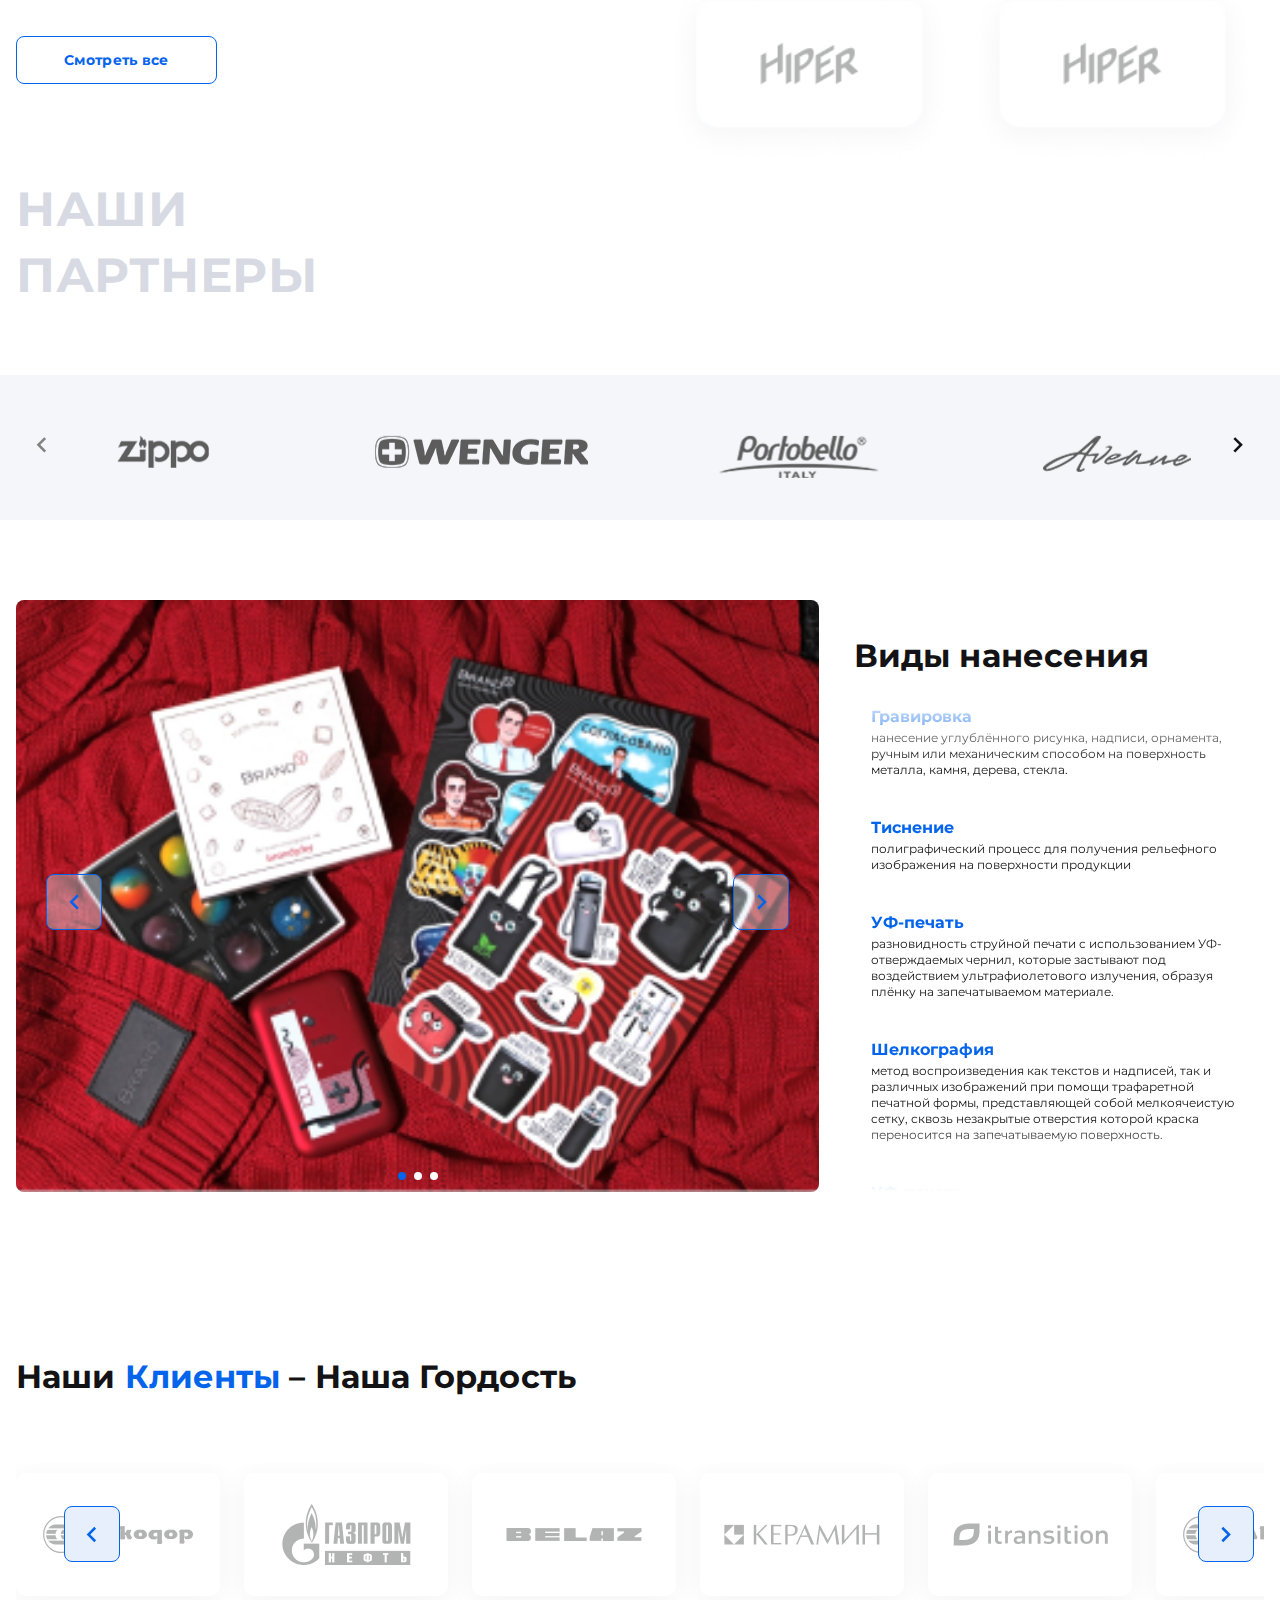
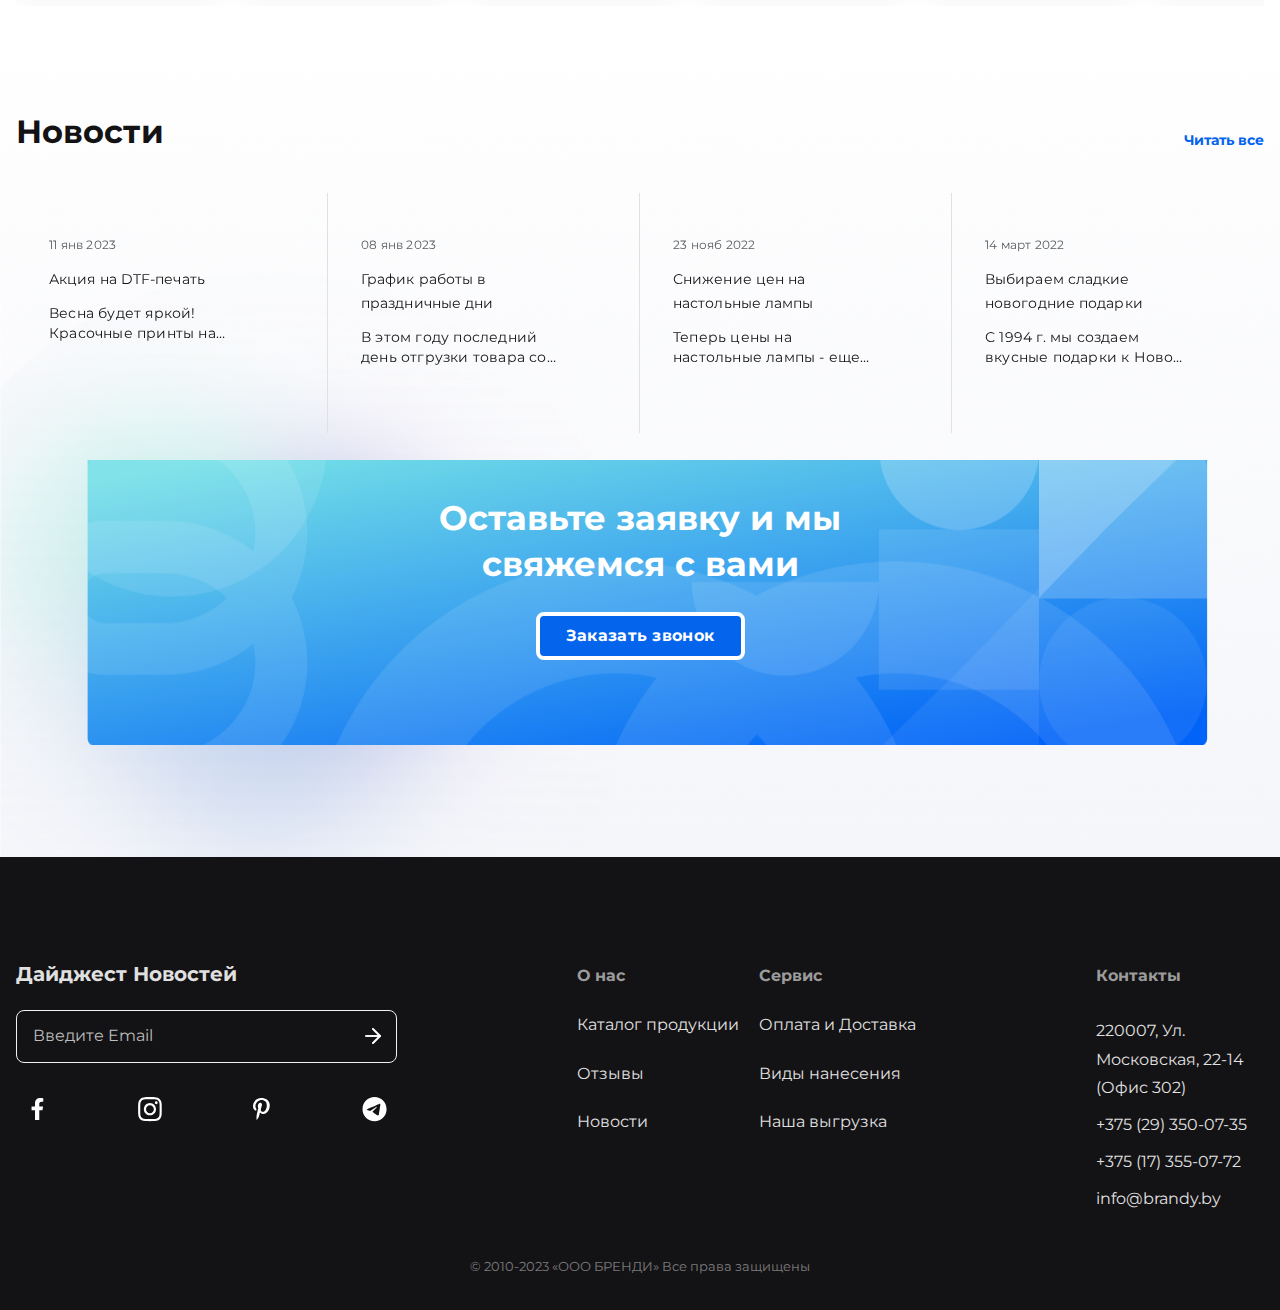
==== commit 4edb2824: "end" ====
--- a/index.html
+++ b/index.html
@@ -1010,7 +1010,7 @@
                                                     <p class="actual-price">78.36 BYN</p>
                                                     <span class="discount">0.60 BYN</span>
                                                 </div>
-                                                <a class="hidden-btn" href="#">Посмотреть</a>
+                                                <a class="hidden-btn" href="./src/pages/product-page/product-page.html">Посмотреть</a>
                                             </div>
                                         </div>
                                     </div>
@@ -1905,7 +1905,7 @@
                             <div class="description">600+ реализованных кейсов наших любимых Клиентов представлено
                                 в портфолио: сувенирная продукция с логотипом компании для выставки или конференции, индивидуальные решения по бизнес-подаркам к Новому году, 8 марта или 23 февраля..
                                 тематические подарки на юбилей компании или профессиональный праздник, промо-продукция и pos-материалы для федеральных акций, корпоративные подарки и мерч для сотрудников. Изучайте! Вдохновляйтесь! Звоните нашим менеджерам! Сделаем для Вас также круто!</div>
-                            <a href="#">Смотреть все</a>
+                            <a href="./src/pages/portfolio/portfolio.html">Смотреть все</a>
                         </div>
 
                     </div>
@@ -2231,7 +2231,6 @@
                 </div>
             </div>
         </div>
-
     </main>
     <footer class="footer">
         <div class="content">
--- a/src/assets/styles/main-page.css
+++ b/src/assets/styles/main-page.css
@@ -774,12 +774,12 @@
   }
 }
 .product-tabs-inner .content .tab-container .tab-content .swiper-container .products-tab-swiper .swiper-slide .product-card-inner {
-  height: 480px;
+  height: 440px;
   position: relative;
 }
 @media (max-width: 768px) {
   .product-tabs-inner .content .tab-container .tab-content .swiper-container .products-tab-swiper .swiper-slide .product-card-inner {
-    height: 330px;
+    height: 370px;
   }
 }
 .product-tabs-inner .content .tab-container .tab-content .swiper-container .products-tab-swiper .swiper-slide .product-card-inner .product-card {
@@ -987,6 +987,11 @@
   font-weight: 600;
   display: none;
 }
+@media (max-width: 768px) {
+  .product-tabs-inner .content .tab-container .tab-content .swiper-container .products-tab-swiper .swiper-slide .product-card-inner .product-card .hidden-btn {
+    padding: 10px 20px;
+  }
+}
 .product-tabs-inner .content .tab-container .tab-content .swiper-container .products-tab-swiper .swiper-slide .product-card-inner:hover .product-card {
   border-radius: 8px;
   background: #FFF;
@@ -996,11 +1001,6 @@
 }
 .product-tabs-inner .content .tab-container .tab-content .swiper-container .products-tab-swiper .swiper-slide .product-card-inner:hover .product-card .hidden-btn {
   display: block;
-}
-@media (max-width: 768px) {
-  .product-tabs-inner .content .tab-container .tab-content .swiper-container .products-tab-swiper .swiper-slide .product-card-inner:hover .product-card .hidden-btn {
-    display: none;
-  }
 }
 @media (max-width: 768px) {
   .product-tabs-inner .content .tab-container .tab-content .swiper-container .products-tab-swiper .swiper-slide .product-card-inner:hover .product-card {
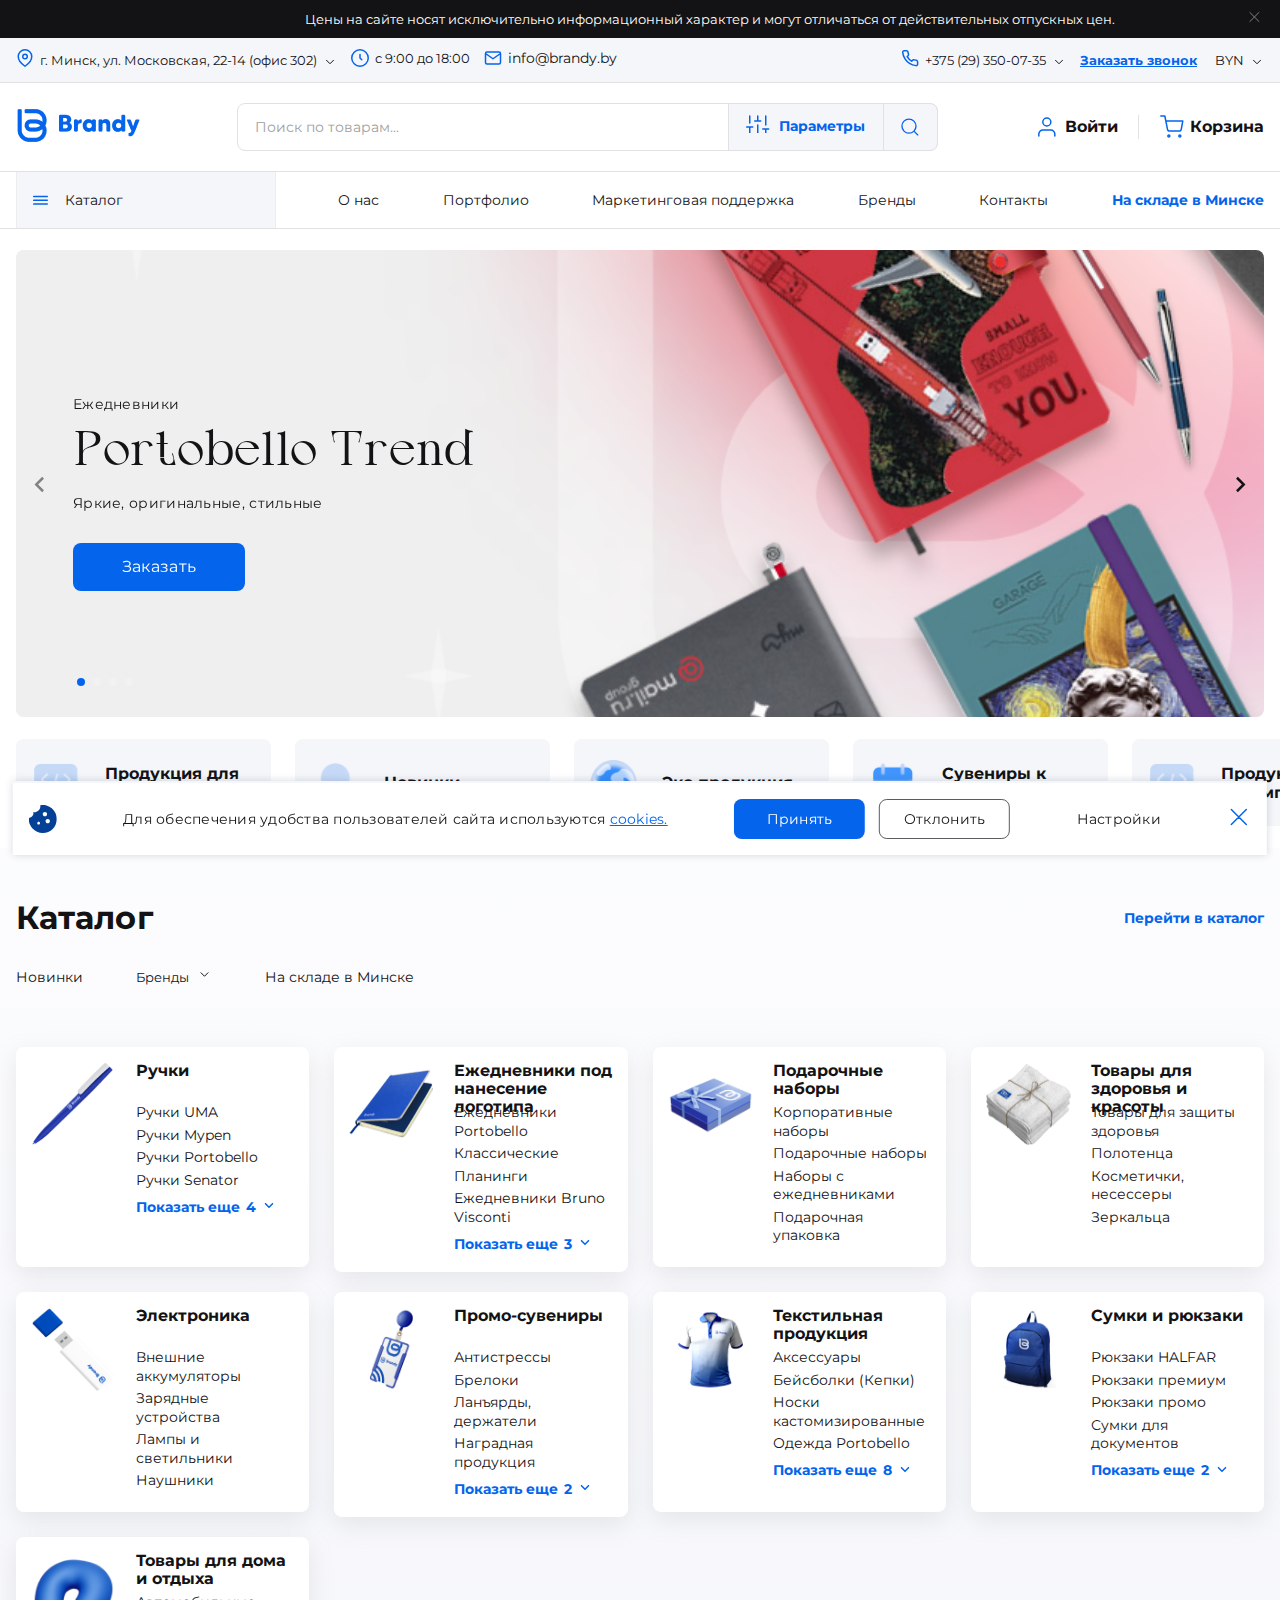
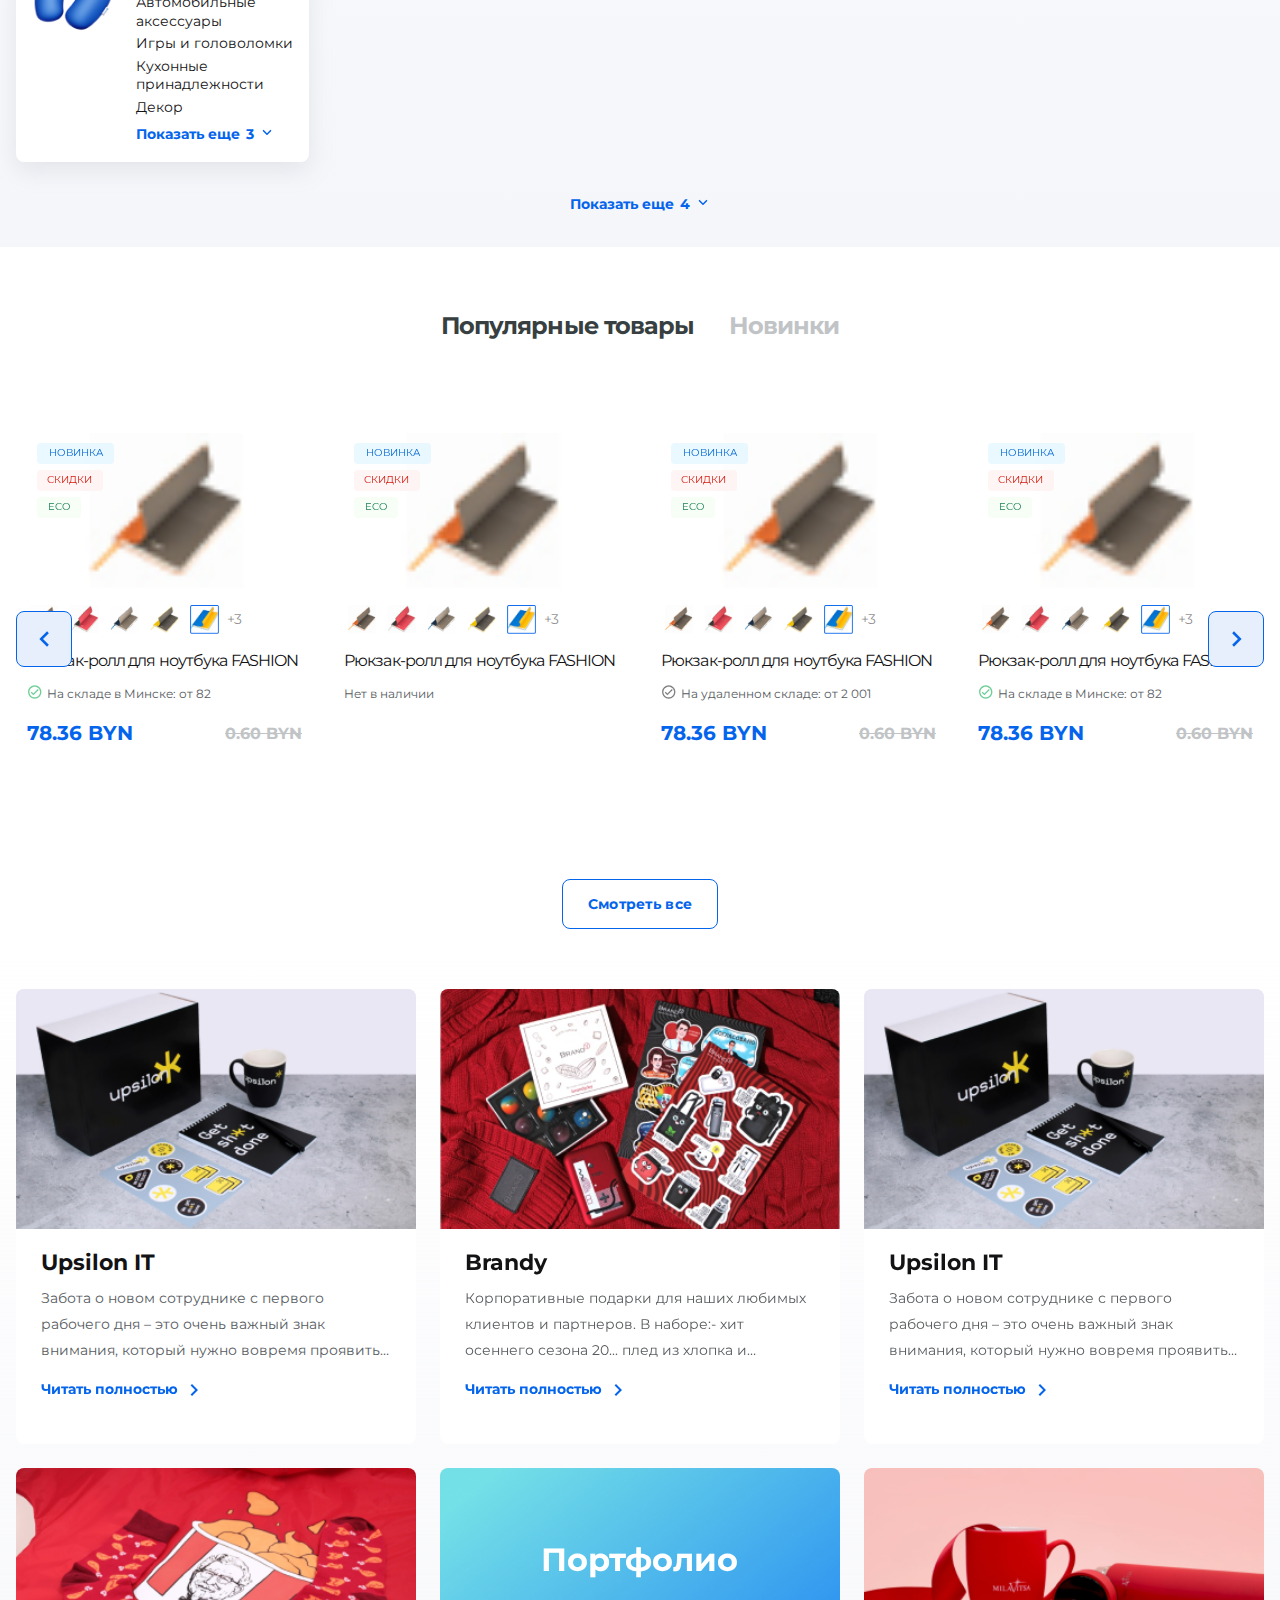
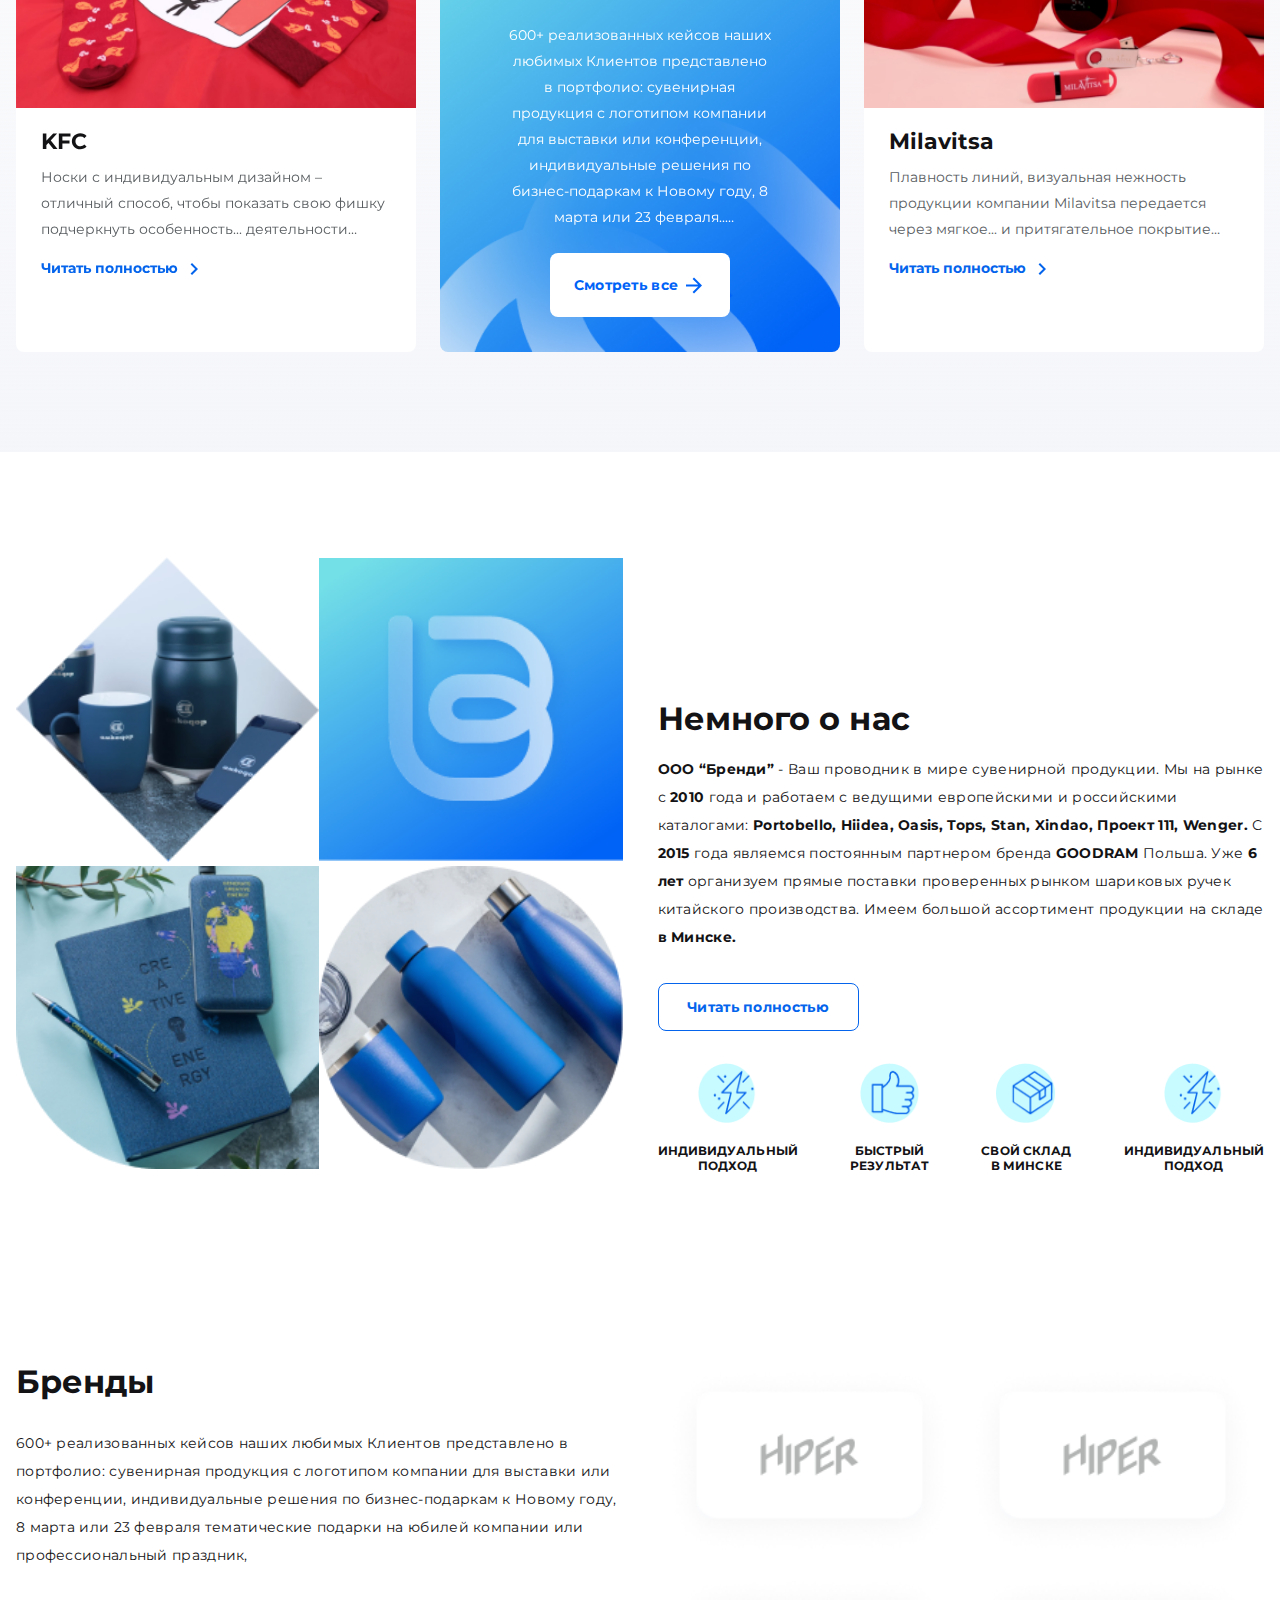
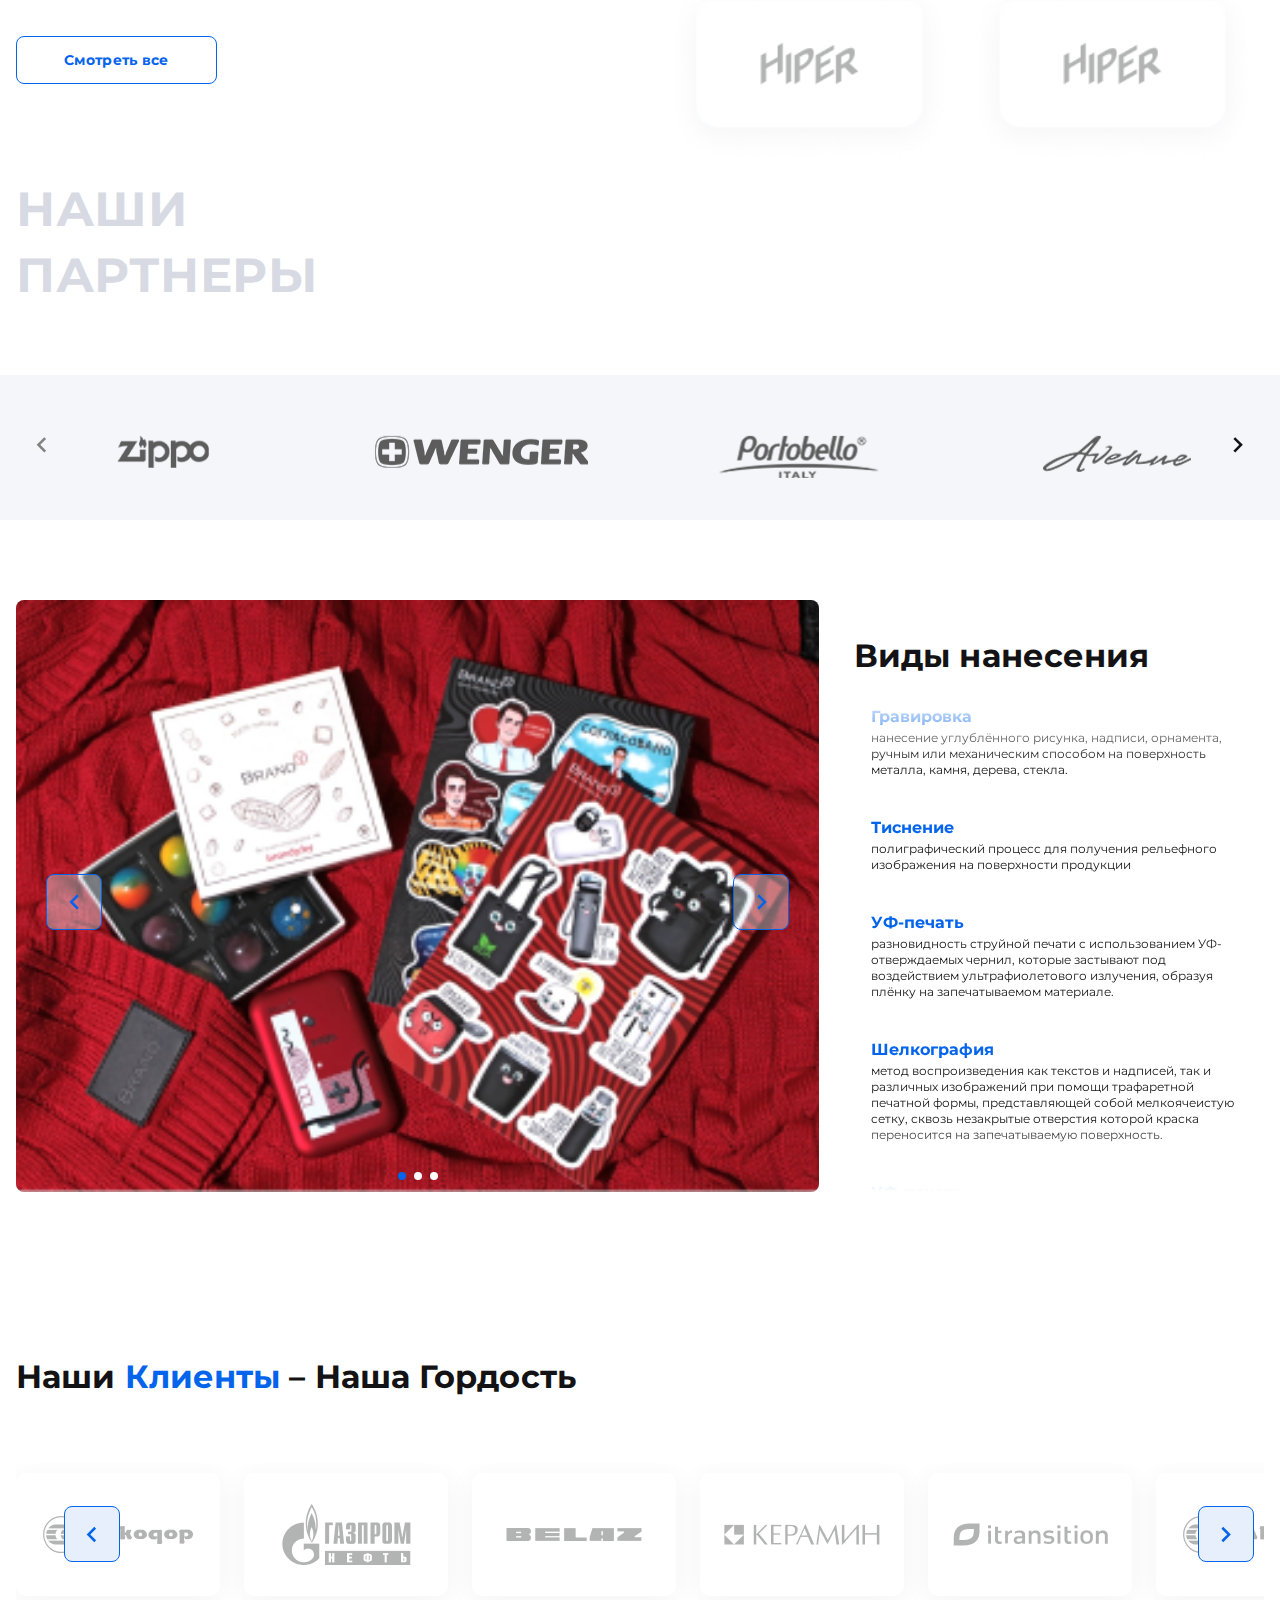
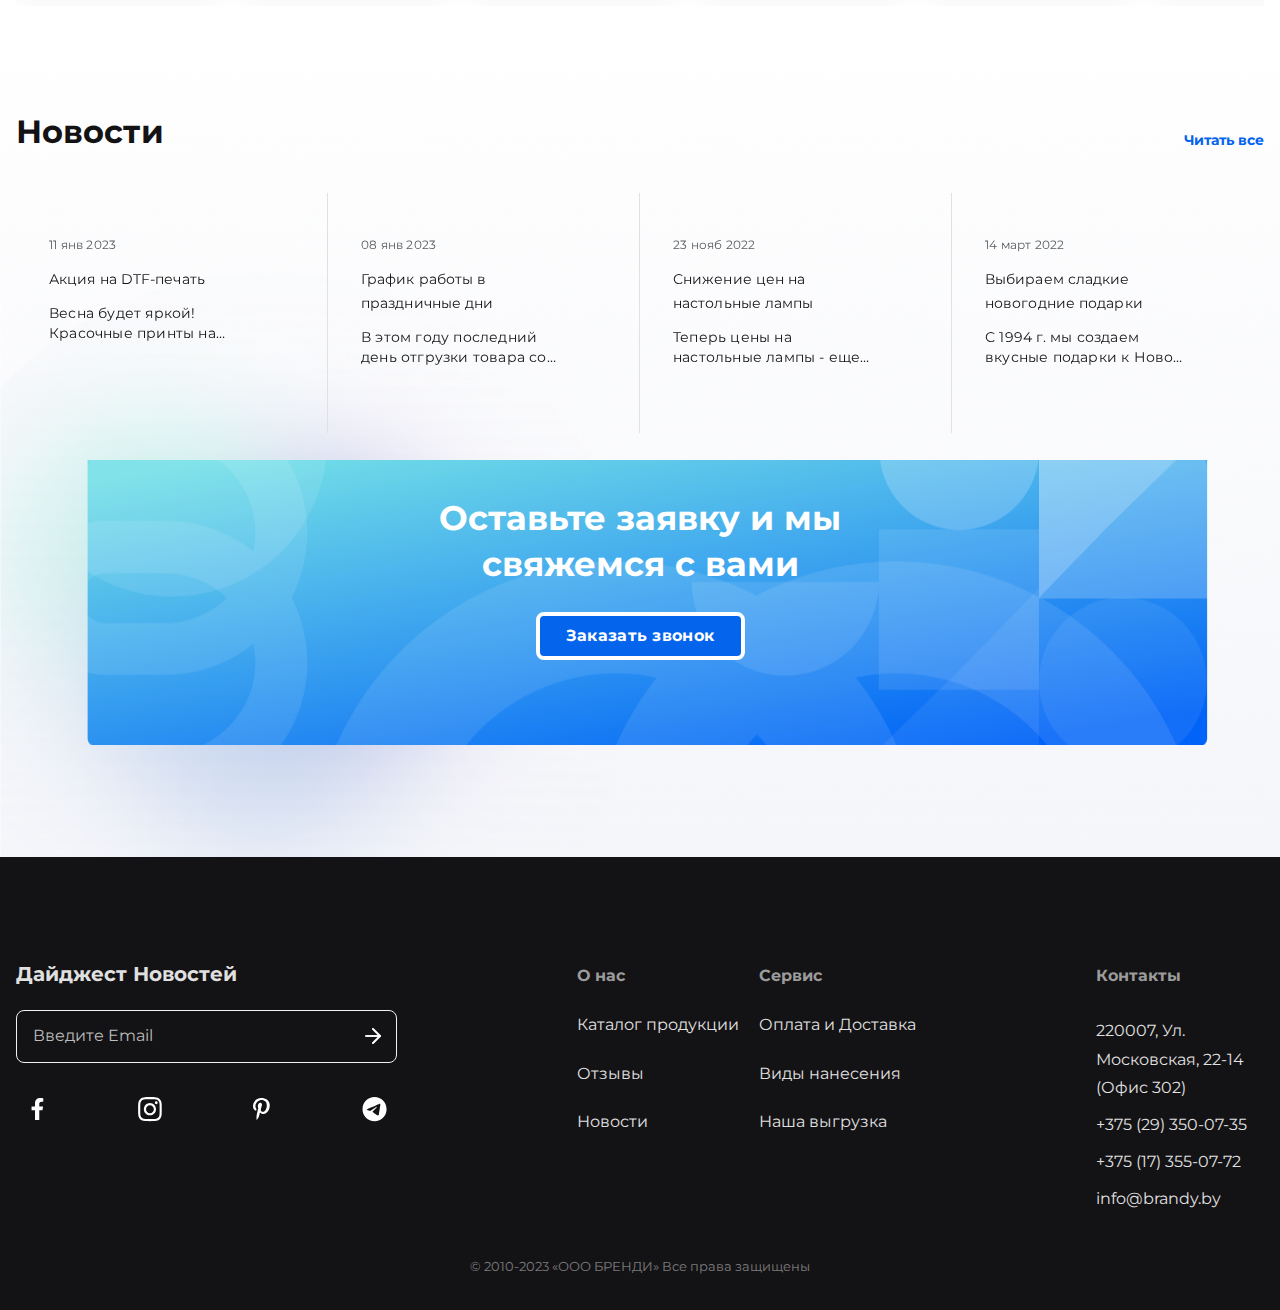
==== commit 5554c4dd: "end" ====
--- a/index.html
+++ b/index.html
@@ -42,6 +42,125 @@
         </div>
 
     </div>
+    <div class="modal-cart">
+        <div class="modal-head">
+            <h3>Корзина</h3>
+            <span class="modal-close">
+                <svg xmlns="http://www.w3.org/2000/svg" width="24" height="24" viewBox="0 0 24 24" fill="none">
+                    <path d="M21 20.5L3 2.5M21.0001 2.5L3 20.5001" stroke="#0464EC" stroke-width="1.5" stroke-linecap="round" stroke-linejoin="round"/>
+                  </svg>
+            </span>
+        </div>
+        <div class="modal-cart-body">
+            <div class="cart-cards">
+                <div class="cart-card">
+                    <div class="cart-image">
+                        <img src="./src/assets/images/cart/image.png" alt="cart-product" width="54" height="54">
+                    </div>
+                    <div class="cart-products-params">
+                        <div class="title-col">
+                            <p class="title">Ежедневник
+                                Portobello Trend, Sky, недатированный...Ежедневник
+                                Portobello Trend, Sky, недатированный...</p>
+                            <p class="articul">
+                                Артикул | <span>14141.050</span>
+                            </p>
+                            <p class="deleted">Удален из корзины</p>
+                        </div>
+                        <div class="edition-wrap">
+                            <div class="edition-counter">
+                                <span>Тираж:</span>
+                                <span>40</span>
+                            </div>
+                            <p class="price">21.36 BYN</p>
+                        </div>
+                    </div>
+                    <button type="button" class="delete-cart-product">
+                        <svg xmlns="http://www.w3.org/2000/svg" width="24" height="24" viewBox="0 0 24 24" fill="none">
+                            <g clip-path="url(#clip0_1204_1124)">
+                              <path d="M18.553 11.1703V19.9712C18.553 20.2815 18.3015 20.5329 17.9912 20.5329H6.0071C5.69685 20.5329 5.44534 20.2815 5.44534 19.9712V11.1703" stroke="#0464EC" stroke-linecap="round" stroke-linejoin="round"/>
+                              <path d="M10.1276 16.7879V11.1703" stroke="#0464EC" stroke-linecap="round" stroke-linejoin="round"/>
+                              <path d="M13.8717 16.7879V11.1703" stroke="#0464EC" stroke-linecap="round" stroke-linejoin="round"/>
+                              <path d="M20.4259 7.42509H15.7447M15.7447 7.42509V4.24181C15.7447 3.93156 15.4932 3.68005 15.1829 3.68005H8.81634C8.50609 3.68005 8.25458 3.93156 8.25458 4.24181V7.42509M15.7447 7.42509H8.25458M3.57328 7.42509H8.25458" stroke="#0464EC" stroke-linecap="round" stroke-linejoin="round"/>
+                            </g>
+                            <defs>
+                              <clipPath id="clip0_1204_1124">
+                                <rect width="22.9091" height="22.9091" fill="white" transform="translate(0.545072 0.651855)"/>
+                              </clipPath>
+                            </defs>
+                          </svg>
+                    </button>
+                </div>
+                <div class="cart-card">
+                    <div class="cart-image">
+                        <img src="./src/assets/images/cart/image.png" alt="cart-product" width="54" height="54">
+                    </div>
+                    <div class="cart-products-params">
+                        <div class="title-col">
+                            <p class="title">Ежедневник
+                                Portobello Trend, Sky, недатированный...Ежедневник
+                                Portobello Trend, Sky, недатированный...</p>
+                            <p class="articul">
+                                Артикул | <span>14141.050</span>
+                            </p>
+                            <p class="deleted">Удален из корзины</p>
+                        </div>
+                        <div class="edition-wrap">
+                            <div class="edition-counter">
+                                <span>Тираж:</span>
+                                <span>40</span>
+                            </div>
+                            <p class="price">21.36 BYN</p>
+                        </div>
+                    </div>
+                    <button type="button" class="delete-cart-product">
+                        <svg xmlns="http://www.w3.org/2000/svg" width="24" height="24" viewBox="0 0 24 24" fill="none">
+                            <g clip-path="url(#clip0_1204_1124)">
+                              <path d="M18.553 11.1703V19.9712C18.553 20.2815 18.3015 20.5329 17.9912 20.5329H6.0071C5.69685 20.5329 5.44534 20.2815 5.44534 19.9712V11.1703" stroke="#0464EC" stroke-linecap="round" stroke-linejoin="round"/>
+                              <path d="M10.1276 16.7879V11.1703" stroke="#0464EC" stroke-linecap="round" stroke-linejoin="round"/>
+                              <path d="M13.8717 16.7879V11.1703" stroke="#0464EC" stroke-linecap="round" stroke-linejoin="round"/>
+                              <path d="M20.4259 7.42509H15.7447M15.7447 7.42509V4.24181C15.7447 3.93156 15.4932 3.68005 15.1829 3.68005H8.81634C8.50609 3.68005 8.25458 3.93156 8.25458 4.24181V7.42509M15.7447 7.42509H8.25458M3.57328 7.42509H8.25458" stroke="#0464EC" stroke-linecap="round" stroke-linejoin="round"/>
+                            </g>
+                            <defs>
+                              <clipPath id="clip0_1204_1124">
+                                <rect width="22.9091" height="22.9091" fill="white" transform="translate(0.545072 0.651855)"/>
+                              </clipPath>
+                            </defs>
+                          </svg>
+                    </button>
+                </div>
+            </div>
+        </div>
+        <div class="modal-cart-result">
+            <div class="row">
+                <h3>Ваш заказ</h3>
+            </div>
+            <div class="order-wrap">
+                <ul>
+                    <li>
+                        <span>Заказ на сумму:</span>
+                        <span>1 370.80 BYN</span>
+                    </li>
+                    <li>
+                        <span>Скидка:</span>
+                        <span>-274 BYN</span>
+                    </li>
+                    <li>
+                        <span>Доставка:</span>
+                        <span>0 BYN</span>
+                    </li>
+                    <li>
+                        <span>Итого*:</span>
+                        <span>1 096.80 BYN</span>
+                    </li>
+                </ul>
+            </div>
+            <div class="link-wrap">
+                <a href="./src/pages/cart/cart.html" class="to-cart">Перейти в корзину</a>
+            </div>
+
+        </div>
+    </div>
     <div class="attention">
         <div class="content">
             <p>Цены на сайте носят исключительно информационный характер и могут отличаться от действительных отпускных цен.</p>
@@ -51,6 +170,59 @@
                 </svg>
             </span>
         </div>
+    </div>
+    <div class="cookie-banner">
+        <div class="cookie-banner-pc">
+            <svg xmlns="http://www.w3.org/2000/svg" width="28" height="28" viewBox="0 0 28 28" fill="none">
+                <path d="M16.1071 11.3039C15.5037 11.3039 14.9923 11.0929 14.5726 10.671C14.153 10.2492 13.9432 9.73687 13.9432 9.13416C13.9432 8.53147 14.1544 8.02055 14.5768 7.6014C14.9991 7.18225 15.512 6.97267 16.1153 6.97267C16.7187 6.97267 17.2301 7.18362 17.6497 7.60552C18.0694 8.02739 18.2792 8.53969 18.2792 9.1424C18.2792 9.74509 18.068 10.256 17.6456 10.6752C17.2233 11.0943 16.7104 11.3039 16.1071 11.3039ZM18.9044 18.2897C18.3011 18.2897 17.7896 18.0788 17.37 17.6569C16.9504 17.235 16.7406 16.7227 16.7406 16.12C16.7406 15.5173 16.9518 15.0064 17.3741 14.5872C17.7965 14.1681 18.3093 13.9585 18.9127 13.9585C19.516 13.9585 20.0275 14.1694 20.4471 14.5913C20.8667 15.0132 21.0765 15.5255 21.0765 16.1282C21.0765 16.7309 20.8653 17.2418 20.443 17.661C20.0207 18.0801 19.5078 18.2897 18.9044 18.2897ZM9.81712 19.617C9.42083 19.617 9.08864 19.4831 8.82056 19.2153C8.55248 18.9475 8.41844 18.6157 8.41844 18.2198C8.41844 17.824 8.55248 17.4922 8.82056 17.2244C9.08864 16.9566 9.42083 16.8227 9.81712 16.8227C10.2134 16.8227 10.5456 16.9566 10.8137 17.2244C11.0818 17.4922 11.2158 17.824 11.2158 18.2198C11.2158 18.6157 11.0818 18.9475 10.8137 19.2153C10.5456 19.4831 10.2134 19.617 9.81712 19.617ZM14.005 28C15.922 28 17.7313 27.6332 19.4331 26.8997C21.1348 26.1662 22.6209 25.1649 23.8914 23.8958C25.1618 22.6267 26.1642 21.1423 26.8985 19.4424C27.6328 17.7425 28 15.9378 28 14.0284C28 11.886 27.5454 9.88343 26.6363 8.02055C25.7271 6.15766 24.5091 4.58003 22.9822 3.28765C21.4553 1.99527 19.6953 1.06383 17.7022 0.493322C15.7091 -0.0771865 13.6402 -0.152866 11.4955 0.266283C11.6354 1.31416 11.5422 2.30381 11.2158 3.23526C10.8894 4.1667 10.3941 4.95843 9.72971 5.61044C9.06533 6.26245 8.26692 6.73981 7.33446 7.04253C6.40201 7.34525 5.42293 7.41511 4.39723 7.25211C4.86346 8.67256 4.60703 9.94747 3.62795 11.0768C2.64888 12.2062 1.46 12.8291 0.0613117 12.9456C-0.125179 14.9714 0.113762 16.8925 0.778137 18.7089C1.44251 20.5252 2.41576 22.1203 3.69789 23.4941C4.98001 24.868 6.50451 25.9625 8.27137 26.7775C10.0382 27.5925 11.9494 28 14.005 28Z" fill="#034096"/>
+              </svg>
+              <p>Для обеспечения удобства пользователей сайта используются <a href="#">cookies.</a></p>
+              <div class="buttons">
+                <button class="confirm">Принять</button>
+                <button class="reject">Отклонить</button>
+              </div>
+              <p class="settings">Настройки</p>
+              <span class="close-cookie">
+                <svg xmlns="http://www.w3.org/2000/svg" width="24" height="24" viewBox="0 0 24 24" fill="none">
+                    <g clip-path="url(#clip0_1129_3276)">
+                      <path d="M4.5 19.5L12 12M12 12L19.5 4.5M12 12L4.5 4.5M12 12L19.5 19.5" stroke="#0464EC" stroke-width="1.5" stroke-linecap="round" stroke-linejoin="round"/>
+                    </g>
+                    <defs>
+                      <clipPath id="clip0_1129_3276">
+                        <rect width="24" height="24" fill="white"/>
+                      </clipPath>
+                    </defs>
+                  </svg>
+              </span>
+        </div>
+        <div class="cookie-banner-mobile">
+            <div class="row">
+                <svg xmlns="http://www.w3.org/2000/svg" width="28" height="28" viewBox="0 0 28 28" fill="none">
+                    <path d="M16.1071 11.3039C15.5037 11.3039 14.9923 11.0929 14.5726 10.671C14.153 10.2492 13.9432 9.73687 13.9432 9.13416C13.9432 8.53147 14.1544 8.02055 14.5768 7.6014C14.9991 7.18225 15.512 6.97267 16.1153 6.97267C16.7187 6.97267 17.2301 7.18362 17.6497 7.60552C18.0694 8.02739 18.2792 8.53969 18.2792 9.1424C18.2792 9.74509 18.068 10.256 17.6456 10.6752C17.2233 11.0943 16.7104 11.3039 16.1071 11.3039ZM18.9044 18.2897C18.3011 18.2897 17.7896 18.0788 17.37 17.6569C16.9504 17.235 16.7406 16.7227 16.7406 16.12C16.7406 15.5173 16.9518 15.0064 17.3741 14.5872C17.7965 14.1681 18.3093 13.9585 18.9127 13.9585C19.516 13.9585 20.0275 14.1694 20.4471 14.5913C20.8667 15.0132 21.0765 15.5255 21.0765 16.1282C21.0765 16.7309 20.8653 17.2418 20.443 17.661C20.0207 18.0801 19.5078 18.2897 18.9044 18.2897ZM9.81712 19.617C9.42083 19.617 9.08864 19.4831 8.82056 19.2153C8.55248 18.9475 8.41844 18.6157 8.41844 18.2198C8.41844 17.824 8.55248 17.4922 8.82056 17.2244C9.08864 16.9566 9.42083 16.8227 9.81712 16.8227C10.2134 16.8227 10.5456 16.9566 10.8137 17.2244C11.0818 17.4922 11.2158 17.824 11.2158 18.2198C11.2158 18.6157 11.0818 18.9475 10.8137 19.2153C10.5456 19.4831 10.2134 19.617 9.81712 19.617ZM14.005 28C15.922 28 17.7313 27.6332 19.4331 26.8997C21.1348 26.1662 22.6209 25.1649 23.8914 23.8958C25.1618 22.6267 26.1642 21.1423 26.8985 19.4424C27.6328 17.7425 28 15.9378 28 14.0284C28 11.886 27.5454 9.88343 26.6363 8.02055C25.7271 6.15766 24.5091 4.58003 22.9822 3.28765C21.4553 1.99527 19.6953 1.06383 17.7022 0.493322C15.7091 -0.0771865 13.6402 -0.152866 11.4955 0.266283C11.6354 1.31416 11.5422 2.30381 11.2158 3.23526C10.8894 4.1667 10.3941 4.95843 9.72971 5.61044C9.06533 6.26245 8.26692 6.73981 7.33446 7.04253C6.40201 7.34525 5.42293 7.41511 4.39723 7.25211C4.86346 8.67256 4.60703 9.94747 3.62795 11.0768C2.64888 12.2062 1.46 12.8291 0.0613117 12.9456C-0.125179 14.9714 0.113762 16.8925 0.778137 18.7089C1.44251 20.5252 2.41576 22.1203 3.69789 23.4941C4.98001 24.868 6.50451 25.9625 8.27137 26.7775C10.0382 27.5925 11.9494 28 14.005 28Z" fill="#034096"/>
+                  </svg>
+                  <p>Для обеспечения удобства пользователей сайта используются <a href="#">cookies.</a></p>
+            </div>
+            <div class="row">
+                <div class="buttons">
+                    <button class="confirm">Принять</button>
+                    <button class="reject">Отклонить</button>
+                  </div>
+                  <p class="settings">Настройки</p>
+            </div>
+            <span class="close-cookie">
+                <svg xmlns="http://www.w3.org/2000/svg" width="24" height="24" viewBox="0 0 24 24" fill="none">
+                    <g clip-path="url(#clip0_1129_3276)">
+                      <path d="M4.5 19.5L12 12M12 12L19.5 4.5M12 12L4.5 4.5M12 12L19.5 19.5" stroke="#0464EC" stroke-width="1.5" stroke-linecap="round" stroke-linejoin="round"/>
+                    </g>
+                    <defs>
+                      <clipPath id="clip0_1129_3276">
+                        <rect width="24" height="24" fill="white"/>
+                      </clipPath>
+                    </defs>
+                  </svg>
+              </span>
+        </div>
+
     </div>
     <header class="header">
         <div class="header-pc">
@@ -387,7 +559,7 @@
                             <path d="M12 11C14.2091 11 16 9.20914 16 7C16 4.79086 14.2091 3 12 3C9.79086 3 8 4.79086 8 7C8 9.20914 9.79086 11 12 11Z" stroke="#0464EC" stroke-width="1.5" stroke-linecap="round" stroke-linejoin="round"/>
                           </svg>
                     </a>
-                    <a href="#">
+                    <a href="#" class="to-modal-cart">
                         <svg xmlns="http://www.w3.org/2000/svg" width="25" height="25" viewBox="0 0 25 25" fill="none">
                             <g clip-path="url(#clip0_947_8909)">
                               <path d="M1.47681 1.25H5.47681L8.15681 14.64C8.24825 15.1004 8.49872 15.514 8.86435 15.8083C9.22999 16.1026 9.6875 16.259 10.1568 16.25H19.8768C20.3461 16.259 20.8036 16.1026 21.1693 15.8083C21.5349 15.514 21.7854 15.1004 21.8768 14.64L23.4768 6.25H6.47681M10.4768 21.25C10.4768 21.8023 10.0291 22.25 9.47681 22.25C8.92452 22.25 8.47681 21.8023 8.47681 21.25C8.47681 20.6977 8.92452 20.25 9.47681 20.25C10.0291 20.25 10.4768 20.6977 10.4768 21.25ZM21.4768 21.25C21.4768 21.8023 21.0291 22.25 20.4768 22.25C19.9245 22.25 19.4768 21.8023 19.4768 21.25C19.4768 20.6977 19.9245 20.25 20.4768 20.25C21.0291 20.25 21.4768 20.6977 21.4768 21.25Z" stroke="#0464EC" stroke-width="1.5" stroke-linecap="round" stroke-linejoin="round"/>
--- a/src/assets/styles/main-page.css
+++ b/src/assets/styles/main-page.css
@@ -1720,6 +1720,11 @@
   line-height: 40px; /* 125% */
   letter-spacing: 0.1px;
 }
+@media (max-width: 1024px) {
+  .customers h2 {
+    font-size: 28px;
+  }
+}
 .customers h2 span {
   color: #0464EC;
   font-family: Montserrat;
@@ -1728,6 +1733,11 @@
   font-weight: 600;
   line-height: 40px;
   letter-spacing: 0.1px;
+}
+@media (max-width: 1024px) {
+  .customers h2 span {
+    font-size: 28px;
+  }
 }
 .customers .swiper-row {
   padding: 66px 0;
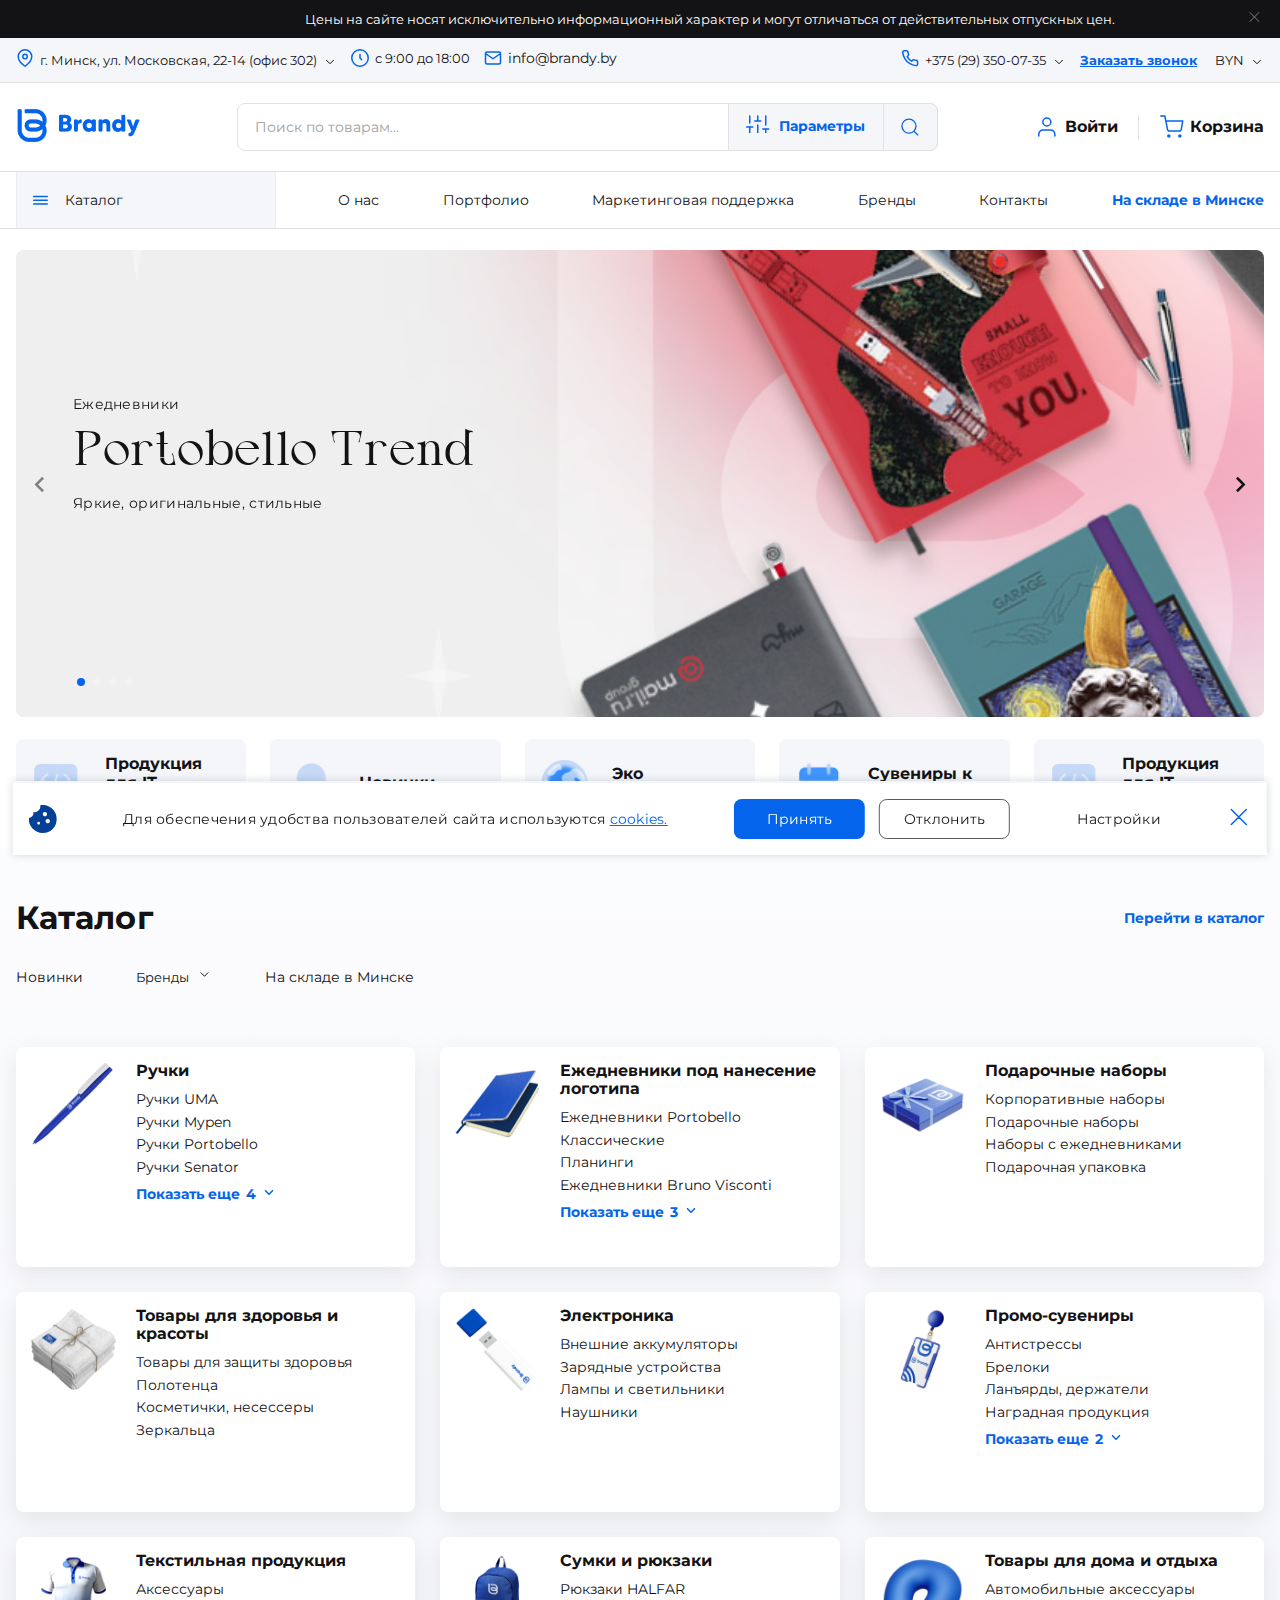
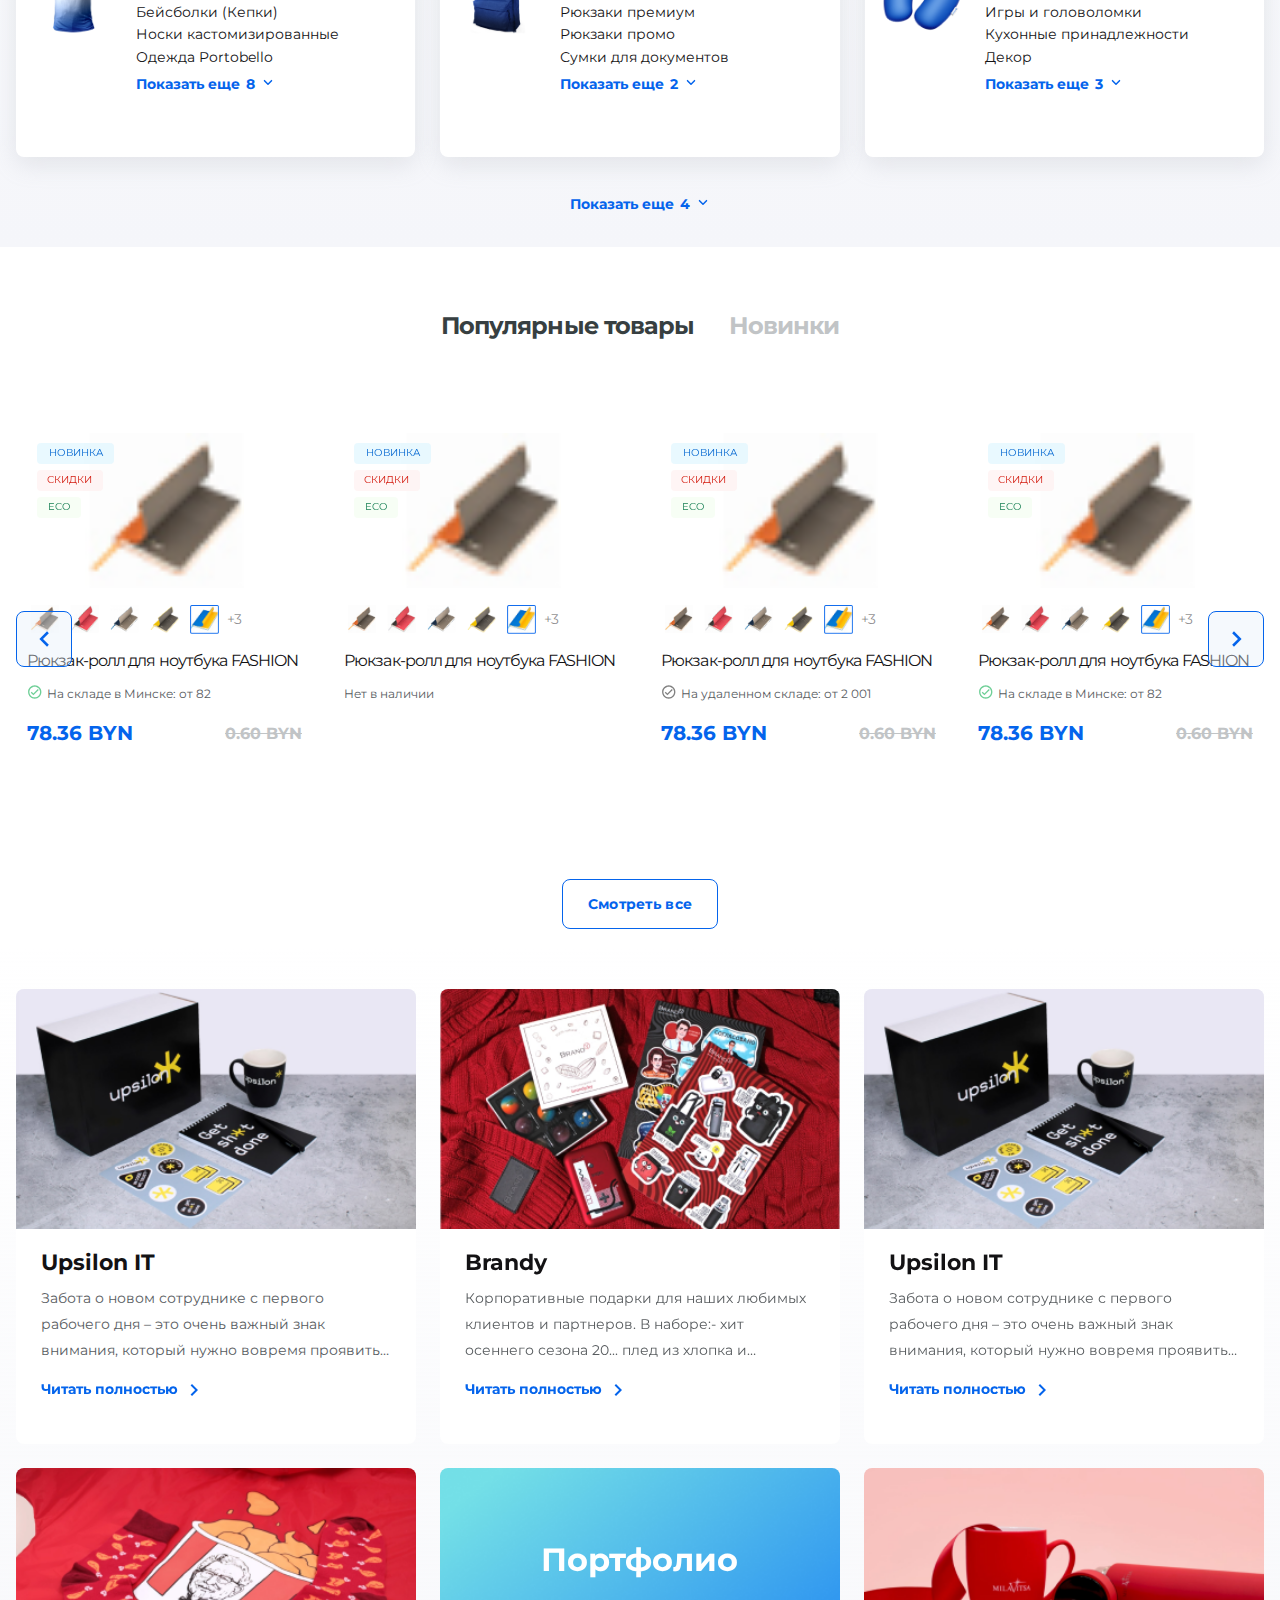
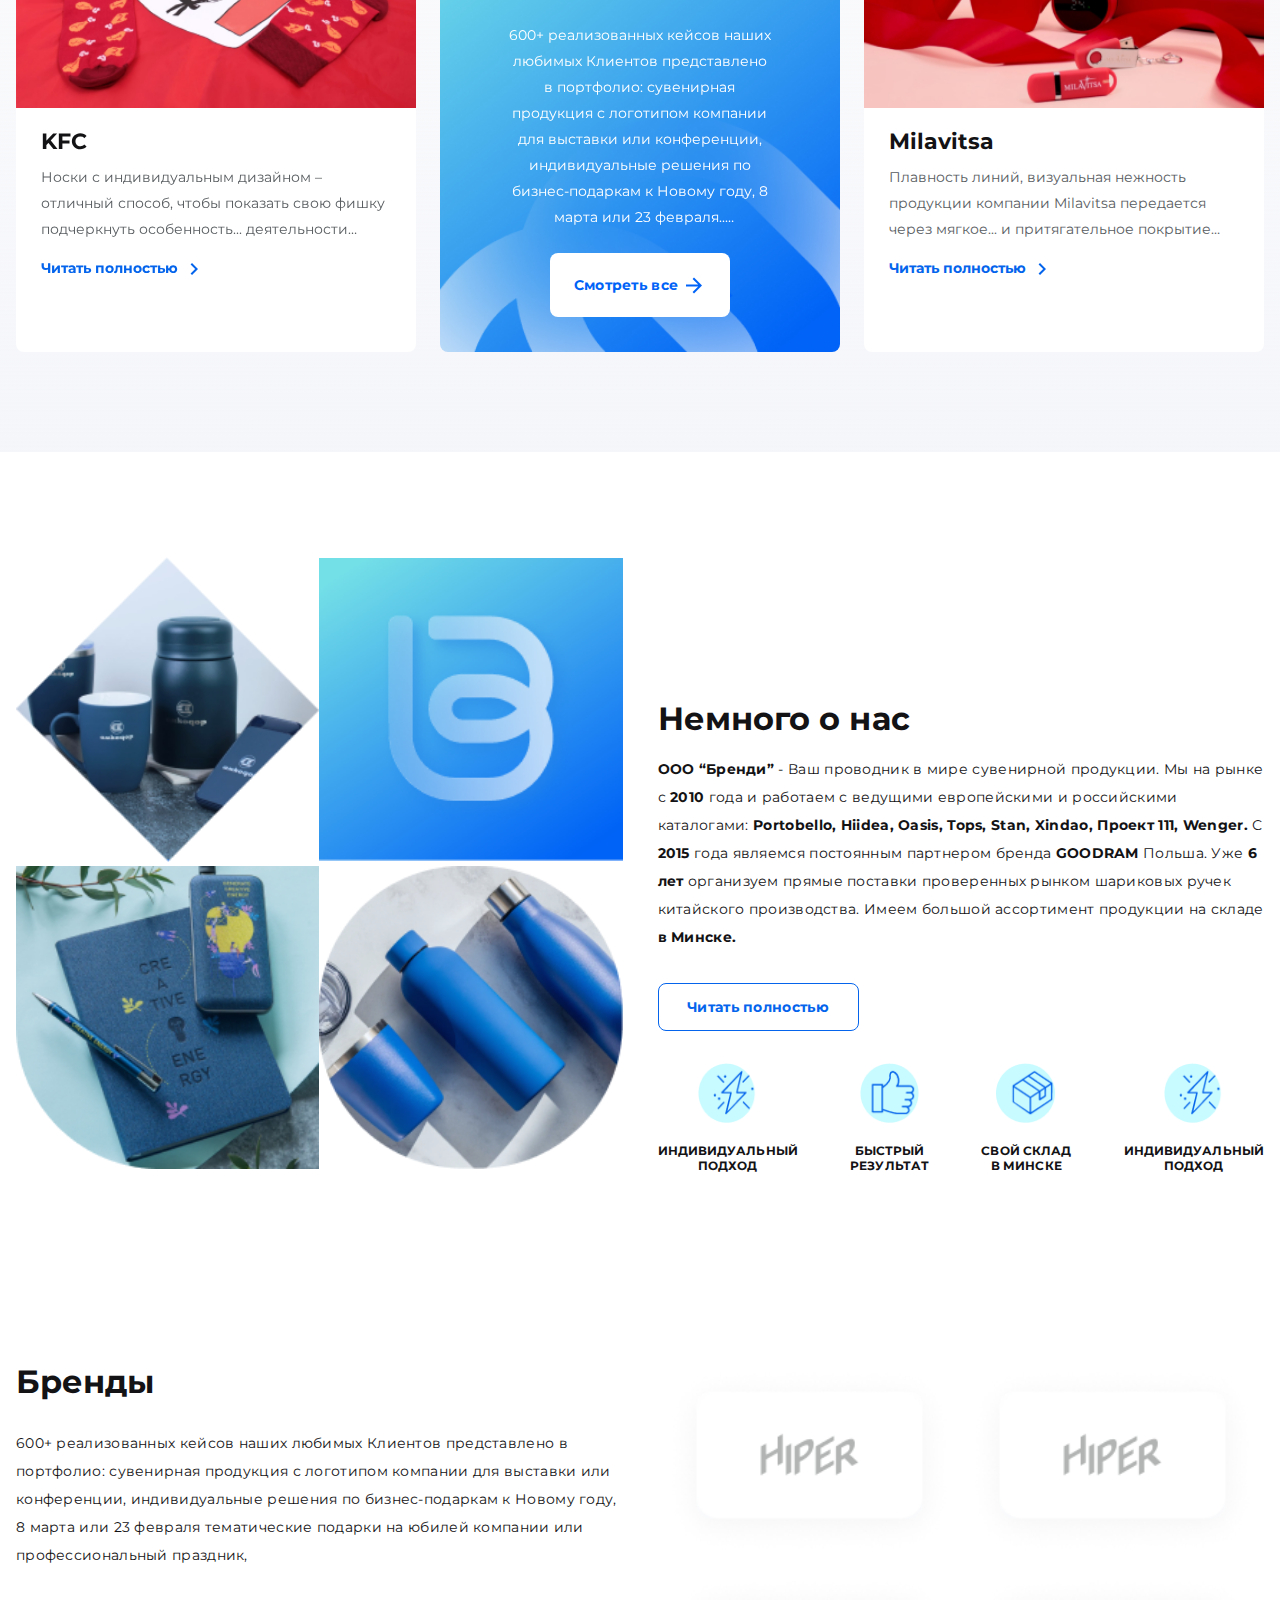
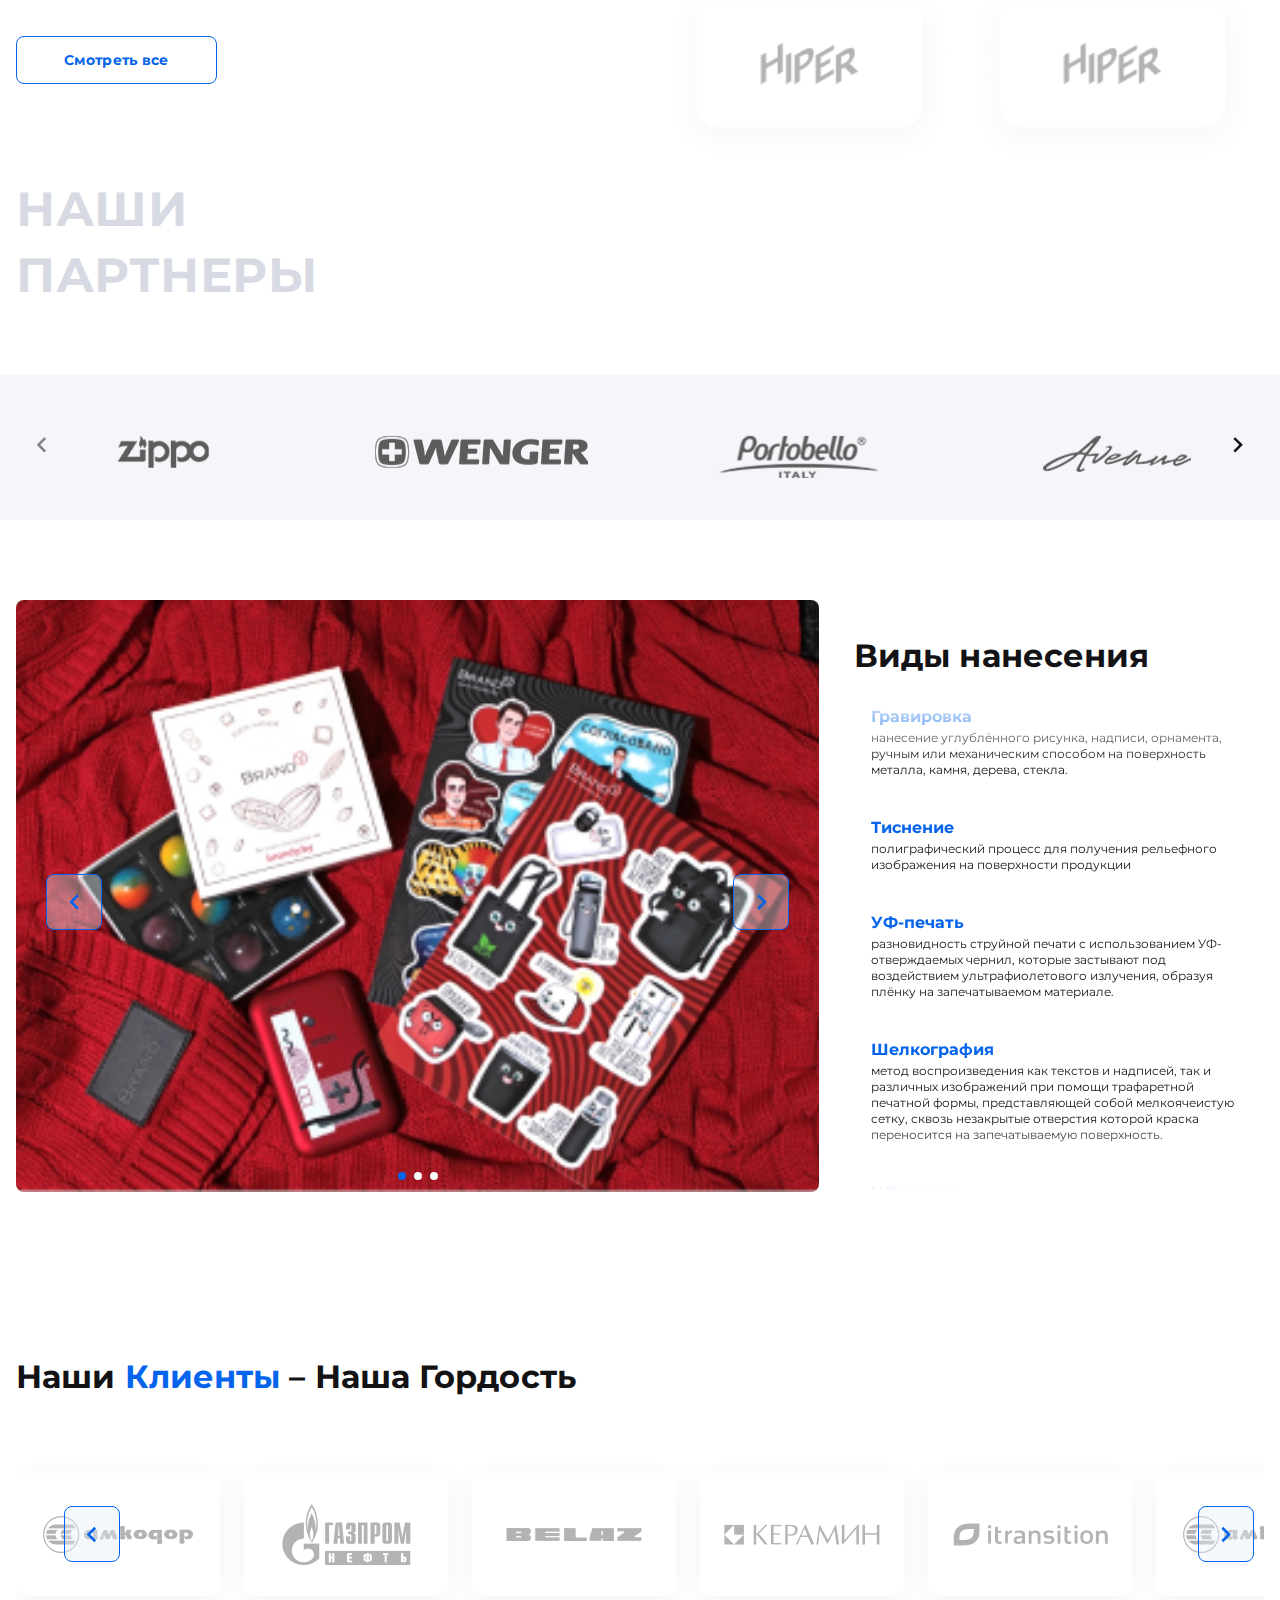
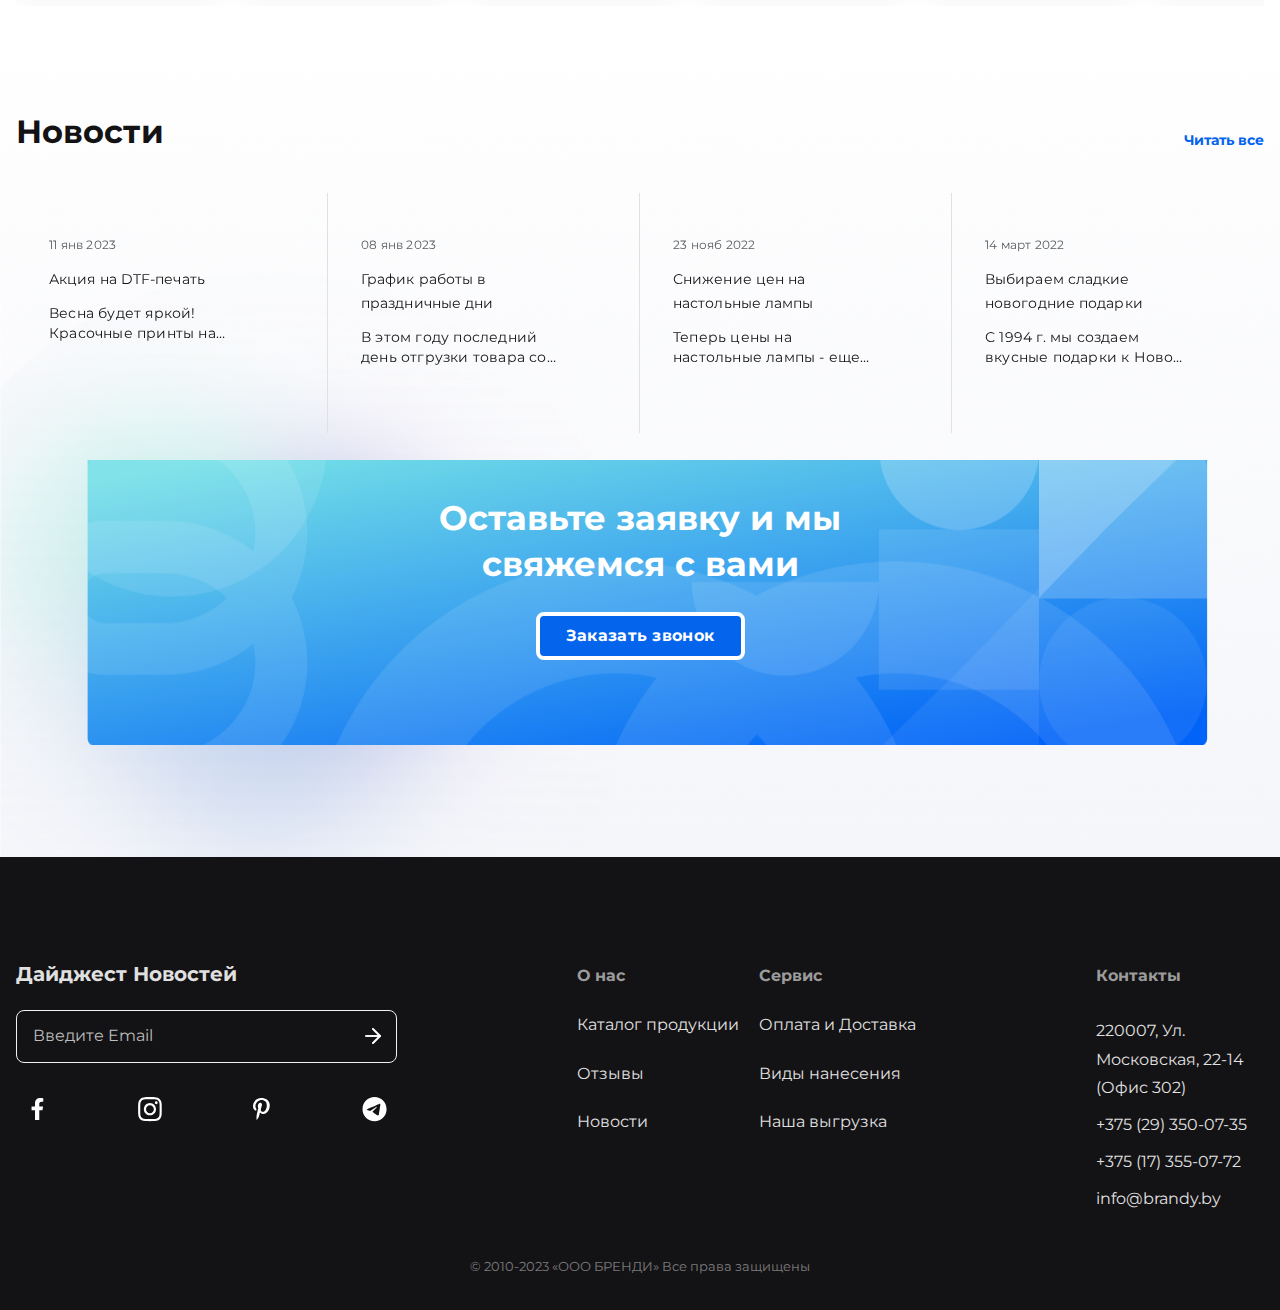
==== commit 85b9a858: "fix bags" ====
--- a/index.html
+++ b/index.html
@@ -319,7 +319,7 @@
                               </svg>
                               Войти
                         </a>
-                        <a href="#">
+                        <a class="to-modal-cart" href="./src/pages/cart/cart.html">
                             <svg xmlns="http://www.w3.org/2000/svg" width="25" height="24" viewBox="0 0 25 24" fill="none">
                                 <g clip-path="url(#clip0_539_4193)">
                                   <path d="M1.82996 1H5.82996L8.50996 14.39C8.6014 14.8504 8.85186 15.264 9.2175 15.5583C9.58314 15.8526 10.0407 16.009 10.51 16H20.23C20.6993 16.009 21.1568 15.8526 21.5224 15.5583C21.888 15.264 22.1385 14.8504 22.23 14.39L23.83 6H6.82996M10.83 21C10.83 21.5523 10.3822 22 9.82996 22C9.27767 22 8.82996 21.5523 8.82996 21C8.82996 20.4477 9.27767 20 9.82996 20C10.3822 20 10.83 20.4477 10.83 21ZM21.83 21C21.83 21.5523 21.3822 22 20.83 22C20.2777 22 19.83 21.5523 19.83 21C19.83 20.4477 20.2777 20 20.83 20C21.3822 20 21.83 20.4477 21.83 21Z" stroke="#0464EC" stroke-width="1.5" stroke-linecap="round" stroke-linejoin="round"/>
@@ -514,12 +514,12 @@
                         </div>
 
                         <ul>
-                            <li><a href="#">О нас</a></li>
-                            <li><a href="#">Портфолио</a></li>
-                            <li><a href="#">Маркетинговая поддержка</a></li>
-                            <li><a href="#">Бренды</a></li>
-                            <li><a href="#">Контакты</a></li>
-                            <li><a href="#">На складе в Минске</a></li>
+                            <li><a href="./src/pages/about/about.html">О нас</a></li>
+                            <li><a href="./src/pages/portfolio/portfolio.html">Портфолио</a></li>
+                            <li><a href="./src/pages/category/category.html">Маркетинговая поддержка</a></li>
+                            <li><a href="./src/pages/brands/brands.html">Бренды</a></li>
+                            <li><a href="./src/pages/contacts/contacts.html">Контакты</a></li>
+                            <li><a href="./src/pages/listing/listing.html">На складе в Минске</a></li>
                         </ul>
                     </nav>
                 </div>
@@ -604,7 +604,7 @@
                                 <path d="M12 11C14.2091 11 16 9.20914 16 7C16 4.79086 14.2091 3 12 3C9.79086 3 8 4.79086 8 7C8 9.20914 9.79086 11 12 11Z" stroke="#0464EC" stroke-width="1.5" stroke-linecap="round" stroke-linejoin="round"/>
                               </svg>
                         </a>
-                        <a href="#">
+                        <a class="to-modal-cart" href="#">
                             <svg xmlns="http://www.w3.org/2000/svg" width="25" height="25" viewBox="0 0 25 25" fill="none">
                                 <g clip-path="url(#clip0_947_8909)">
                                   <path d="M1.47681 1.25H5.47681L8.15681 14.64C8.24825 15.1004 8.49872 15.514 8.86435 15.8083C9.22999 16.1026 9.6875 16.259 10.1568 16.25H19.8768C20.3461 16.259 20.8036 16.1026 21.1693 15.8083C21.5349 15.514 21.7854 15.1004 21.8768 14.64L23.4768 6.25H6.47681M10.4768 21.25C10.4768 21.8023 10.0291 22.25 9.47681 22.25C8.92452 22.25 8.47681 21.8023 8.47681 21.25C8.47681 20.6977 8.92452 20.25 9.47681 20.25C10.0291 20.25 10.4768 20.6977 10.4768 21.25ZM21.4768 21.25C21.4768 21.8023 21.0291 22.25 20.4768 22.25C19.9245 22.25 19.4768 21.8023 19.4768 21.25C19.4768 20.6977 19.9245 20.25 20.4768 20.25C21.0291 20.25 21.4768 20.6977 21.4768 21.25Z" stroke="#0464EC" stroke-width="1.5" stroke-linecap="round" stroke-linejoin="round"/>
@@ -624,20 +624,20 @@
                                 <a class="dropdown" href="#">Каталог</a>
                                 <ul class="dropdown-list">
                                     <li class="dropright">
-                                        <a href="#">Ручки</a>
+                                        <a href="./src/pages/category/category.html">Ручки</a>
                                         <div class="dropright-screen ">
                                             <p class="back">Назад</p>
                                             <ul>
-                                                <li><a href="#">Ручки Mypen</a></li>
-                                                <li><a href="#">Ручки Mypen</a></li>
-                                                <li><a href="#">Ручки Mypen</a></li>
-                                                <li><a href="#">Ручки Mypen</a></li>
-                                                <li><a href="#">Ручки Mypen</a></li>
-                                                <li><a href="#">Ручки Mypen</a></li>
-                                                <li><a href="#">Ручки Mypen</a></li>
-                                                <li><a href="#">Ручки Mypen</a></li>
-                                                <li><a href="#">Ручки Mypen</a></li>
-                                                <li><a href="#">Ручки Mypen</a></li>
+                                                <li><a href="./src/pages/brands-single/brands-single.html">Ручки Mypen</a></li>
+                                                <li><a href="./src/pages/brands-single/brands-single.html">Ручки Mypen</a></li>
+                                                <li><a href="./src/pages/brands-single/brands-single.html">Ручки Mypen</a></li>
+                                                <li><a href="./src/pages/brands-single/brands-single.html">Ручки Mypen</a></li>
+                                                <li><a href="./src/pages/brands-single/brands-single.html">Ручки Mypen</a></li>
+                                                <li><a href="./src/pages/brands-single/brands-single.html">Ручки Mypen</a></li>
+                                                <li><a href="./src/pages/brands-single/brands-single.html">Ручки Mypen</a></li>
+                                                <li><a href="./src/pages/brands-single/brands-single.html">Ручки Mypen</a></li>
+                                                <li><a href="./src/pages/brands-single/brands-single.html">Ручки Mypen</a></li>
+                                                <li><a href="./src/pages/brands-single/brands-single.html">Ручки Mypen</a></li>
                                             </ul>
                                         </div>
                                     </li>
@@ -692,12 +692,12 @@
                                     <li class="dropright"> <a href="#">Сумки и рюкзаки</a></li>
                                 </ul>
                             </li>
-                            <li><a href="#">О нас</a></li>
-                            <li><a href="#">Портфолио</a></li>
-                            <li><a href="#">Маркетинговая поддержка</a></li>
-                            <li><a href="#">Бренды</a></li>
-                            <li><a href="#">Контакты</a></li>
-                            <li><a href="#">На складе в Минске</a></li>
+                            <li><a href="./src/pages/about/about.html">О нас</a></li>
+                            <li><a href="./src/pages/portfolio/portfolio.html">Портфолио</a></li>
+                            <li><a href="./src/pages/cart/cart.html">Маркетинговая поддержка</a></li>
+                            <li><a href="./src/pages/brands/brands.html">Бренды</a></li>
+                            <li><a href="./src/pages/contacts/contacts.html">Контакты</a></li>
+                            <li><a href="./src/pages/listing/listing.html">На складе в Минске</a></li>
                         </ul>
                         <div class="mobile-contacts">
                             <span>Заказать звонок</span>
@@ -735,56 +735,65 @@
                         <div class="swiper promo-swiper">
                             <div class="swiper-wrapper">
                               <div class="swiper-slide">
-                                <picture>
-                                    <source media="(max-width:1024px)" srcset="./src/assets/images/main-page/Hero.png">
-                                    <source media="(min-width:1024px)" srcset="./src/assets/images/main-page/banner.png">
-                                    <img src="./src/assets/images/main-page/banner.png" alt="slide-img" style="width:auto;">
-                                </picture>
-                                <div class="slide-content">
-                                    <p>Ежедневники</p>
-                                    <h2>Portobello Trend</h2>
-                                    <p>Яркие, оригинальные, стильные</p>
-                                    <a class="blue-btn" href="#">Заказать</a>
-                                </div>
+                                <a href="#">
+                                    <picture>
+                                        <source media="(max-width:1024px)" srcset="./src/assets/images/main-page/Hero.png">
+                                        <source media="(min-width:1024px)" srcset="./src/assets/images/main-page/banner.png">
+                                        <img src="./src/assets/images/main-page/banner.png" alt="slide-img" style="width:auto;">
+                                    </picture>
+                                    <div class="slide-content">
+                                        <p>Ежедневники</p>
+                                        <h2>Portobello Trend</h2>
+                                        <p>Яркие, оригинальные, стильные</p>
+                                        <!-- <a class="blue-btn" href="#">Заказать</a> -->
+                                    </div>
+                                </a>
                               </div>
                               <div class="swiper-slide">
-                                <picture>
-                                    <source media="(max-width:1024px)" srcset="./src/assets/images/main-page/Hero.png">
-                                    <source media="(min-width:1024px)" srcset="./src/assets/images/main-page/banner.png">
-                                    <img src="./src/assets/images/main-page/banner.png" alt="slide-img" style="width:auto;">
-                                </picture>
-                                <div class="slide-content">
-                                    <p>Ежедневники</p>
-                                    <h2>Portobello Trend 2</h2>
-                                    <p>Яркие, оригинальные, стильные</p>
-                                    <a class="blue-btn" href="#">Заказать</a>
-                                </div>
+                                <a href="#">
+                                    <picture>
+                                        <source media="(max-width:1024px)" srcset="./src/assets/images/main-page/Hero.png">
+                                        <source media="(min-width:1024px)" srcset="./src/assets/images/main-page/banner.png">
+                                        <img src="./src/assets/images/main-page/banner.png" alt="slide-img" style="width:auto;">
+                                    </picture>
+                                    <div class="slide-content">
+                                        <p>Ежедневники</p>
+                                        <h2>Portobello Trend 2</h2>
+                                        <p>Яркие, оригинальные, стильные</p>
+                                        <!-- <a class="blue-btn" href="#">Заказать</a> -->
+                                    </div>
+                                </a>
+
                               </div>
                               <div class="swiper-slide">
-                                <picture>
-                                    <source media="(max-width:1024px)" srcset="./src/assets/images/main-page/Hero.png">
-                                    <source media="(min-width:1024px)" srcset="./src/assets/images/main-page/banner.png">
-                                    <img src="./src/assets/images/main-page/banner.png" alt="slide-img" style="width:auto;">
-                                </picture>
-                                <div class="slide-content">
-                                    <p>Ежедневники</p>
-                                    <h2>Portobello Trend 2</h2>
-                                    <p>Яркие, оригинальные, стильные</p>
-                                    <a class="blue-btn" href="#">Заказать</a>
-                                </div>
+                                <a href="#">
+                                    <picture>
+                                        <source media="(max-width:1024px)" srcset="./src/assets/images/main-page/Hero.png">
+                                        <source media="(min-width:1024px)" srcset="./src/assets/images/main-page/banner.png">
+                                        <img src="./src/assets/images/main-page/banner.png" alt="slide-img" style="width:auto;">
+                                    </picture>
+                                    <div class="slide-content">
+                                        <p>Ежедневники</p>
+                                        <h2>Portobello Trend 2</h2>
+                                        <p>Яркие, оригинальные, стильные</p>
+                                        <!-- <a class="blue-btn" href="#">Заказать</a> -->
+                                    </div>
+                                </a>
                               </div>
                               <div class="swiper-slide">
-                                <picture>
-                                    <source media="(max-width:1024px)" srcset="./src/assets/images/main-page/Hero.png">
-                                    <source media="(min-width:1024px)" srcset="./src/assets/images/main-page/banner.png">
-                                    <img src="./src/assets/images/main-page/banner.png" alt="slide-img" style="width:auto;">
-                                </picture>
-                                <div class="slide-content">
-                                    <p>Ежедневники</p>
-                                    <h2>Portobello Trend 3</h2>
-                                    <p>Яркие, оригинальные, стильные</p>
-                                    <a class="blue-btn" href="#">Заказать</a>
-                                </div>
+                                <a href="#">
+                                    <picture>
+                                        <source media="(max-width:1024px)" srcset="./src/assets/images/main-page/Hero.png">
+                                        <source media="(min-width:1024px)" srcset="./src/assets/images/main-page/banner.png">
+                                        <img src="./src/assets/images/main-page/banner.png" alt="slide-img" style="width:auto;">
+                                    </picture>
+                                    <div class="slide-content">
+                                        <p>Ежедневники</p>
+                                        <h2>Portobello Trend 3</h2>
+                                        <p>Яркие, оригинальные, стильные</p>
+                                        <!-- <a class="blue-btn" href="#">Заказать</a> -->
+                                    </div>
+                                </a>
                               </div>
                             </div>
                             <div class="swiper-pagination"></div>
@@ -855,14 +864,14 @@
                                 <div class="card-content">
                                     <p class="card-title">Ручки</p>
                                     <ul class="category-items">
-                                        <li><a href="#">Ручки UMA</a></li>
-                                        <li><a href="#">Ручки Mypen</a></li>
-                                        <li><a href="#">Ручки Portobello</a></li>
-                                        <li><a href="#">Ручки Senator</a></li>
-                                        <li><a href="#">Ручки UMA</a></li>
-                                        <li><a href="#">Ручки Mypen</a></li>
-                                        <li><a href="#">Ручки Portobello</a></li>
-                                        <li><a href="#">Ручки Senator</a></li>
+                                        <li><a href="./src/pages/brands-single/brands-single.html">Ручки UMA</a></li>
+                                        <li><a href="./src/pages/brands-single/brands-single.html">Ручки Mypen</a></li>
+                                        <li><a href="./src/pages/brands-single/brands-single.html">Ручки Portobello</a></li>
+                                        <li><a href="./src/pages/brands-single/brands-single.html">Ручки Senator</a></li>
+                                        <li><a href="./src/pages/brands-single/brands-single.html">Ручки UMA</a></li>
+                                        <li><a href="./src/pages/brands-single/brands-single.html">Ручки Mypen</a></li>
+                                        <li><a href="./src/pages/brands-single/brands-single.html">Ручки Portobello</a></li>
+                                        <li><a href="./src/pages/brands-single/brands-single.html">Ручки Senator</a></li>
 
                                     </ul>
                                     <p class="show-hide-list"><span class="show-more">Показать еще</span> <span class="count">9</span></p>
@@ -1274,7 +1283,7 @@
                                                     <p class="actual-price">78.36 BYN</p>
                                                     <span class="discount">0.60 BYN</span>
                                                 </div>
-                                                <a class="hidden-btn" href="#">Посмотреть</a>
+                                                <a class="hidden-btn" href="./src/pages/product-page/product-page.html">Посмотреть</a>
                                             </div>
                                         </div>
                                     </div>
@@ -2033,7 +2042,7 @@
                             <p class="title">Upsilon IT</p>
                             <p class="description">Забота о новом сотруднике
                                 с первого рабочего дня – это очень важный знак внимания, который нужно вовремя проявить и показать. Эту функцию с легкостью выполняет Welcome Box. Наполнение может быть разным, но цель одна – создать атмосферу дружественности и зарядить на результат.</p>
-                            <a href="#">Читать полностью</a>
+                            <a href="./src/pages/portfolio-single/portfolio-single.html">Читать полностью</a>
                         </div>
 
                     </div>
@@ -2046,7 +2055,7 @@
                             <p class="description">Корпоративные подарки для наших любимых клиентов и партнеров.
                                 В наборе:- хит осеннего сезона 20... плед из хлопка и полиэстера
                                 с тиснением на пришивном шевроне- неустанно заряжающий внешний... аккумулятор с креативной уф-печатью- стикерпаки от наших дизайнеров- сладкое угощение – просто космос!... нужно вовремя проявить и показать. Эту функцию с легкостью выполняет Welcome Box. Наполнение может быть разным, но цель одна – создать атмосферу дружественности и зарядить на результат.</p>
-                            <a href="#">Читать полностью</a>
+                            <a href="./src/pages/portfolio-single/portfolio-single.html">Читать полностью</a>
                         </div>
                     </div>
                     <div class="advantages-card">
@@ -2057,7 +2066,7 @@
                             <p class="title">Upsilon IT</p>
                             <p class="description">Забота о новом сотруднике
                                 с первого рабочего дня – это очень важный знак внимания, который нужно вовремя проявить и показать. Эту функцию с легкостью выполняет Welcome Box. Наполнение может быть разным, но цель одна – создать атмосферу дружественности и зарядить на результат.</p>
-                            <a href="#">Читать полностью</a>
+                            <a href="./src/pages/portfolio-single/portfolio-single.html">Читать полностью</a>
                         </div>
 
                     </div>
@@ -2109,7 +2118,7 @@
                     <p><span>ООО “Бренди”</span>  - Ваш проводник в мире сувенирной продукции.
                         Мы на рынке с <span>2010</span>  года и работаем с ведущими европейскими
                         и российскими каталогами: <span>Portobello, Hiidea, Oasis, Tops, Stan, Xindao, Проект 111, Wenger.</span>  С  <span>2015</span> года являемся постоянным партнером бренда <span>GOODRAM</span>  Польша. Уже <span>6 лет</span>  организуем прямые поставки проверенных рынком шариковых ручек китайского производства. Имеем большой ассортимент продукции на складе <span>в Минcке.</span> </p>
-                    <a href="#">Читать полностью</a>
+                    <a href="./src/pages/about/about.html">Читать полностью</a>
                     <div class="advantages">
                         <div class="item">
                             <img src="./src/assets/images/main-page/Icon.png" alt="about-icon" width="60" height="60">
--- a/src/assets/styles/main-page.css
+++ b/src/assets/styles/main-page.css
@@ -113,18 +113,21 @@
   height: 100%;
   position: relative;
 }
-.head-block .head-block-row .catalog-promo .swiper .swiper-slide picture {
+.head-block .head-block-row .catalog-promo .swiper .swiper-slide a {
+  display: block;
+}
+.head-block .head-block-row .catalog-promo .swiper .swiper-slide a picture {
   display: block;
   width: 100% !important;
   height: 100% !important;
 }
-.head-block .head-block-row .catalog-promo .swiper .swiper-slide picture img {
+.head-block .head-block-row .catalog-promo .swiper .swiper-slide a picture img {
   width: 100% !important;
   height: 100% !important;
   -o-object-fit: cover;
      object-fit: cover;
 }
-.head-block .head-block-row .catalog-promo .swiper .swiper-slide .slide-content {
+.head-block .head-block-row .catalog-promo .swiper .swiper-slide a .slide-content {
   position: absolute;
   left: 57px;
   top: 143px;
@@ -133,13 +136,13 @@
   gap: 12px;
 }
 @media (max-width: 1024px) {
-  .head-block .head-block-row .catalog-promo .swiper .swiper-slide .slide-content {
+  .head-block .head-block-row .catalog-promo .swiper .swiper-slide a .slide-content {
     left: 31px;
     top: 42px;
     gap: 14px;
   }
 }
-.head-block .head-block-row .catalog-promo .swiper .swiper-slide .slide-content p {
+.head-block .head-block-row .catalog-promo .swiper .swiper-slide a .slide-content p {
   color: #131214;
   font-family: Montserrat;
   font-size: 14px;
@@ -149,11 +152,11 @@
   letter-spacing: 0.3px;
 }
 @media (max-width: 1024px) {
-  .head-block .head-block-row .catalog-promo .swiper .swiper-slide .slide-content p {
+  .head-block .head-block-row .catalog-promo .swiper .swiper-slide a .slide-content p {
     font-size: 13px;
   }
 }
-.head-block .head-block-row .catalog-promo .swiper .swiper-slide .slide-content h2 {
+.head-block .head-block-row .catalog-promo .swiper .swiper-slide a .slide-content h2 {
   color: #131214;
   font-family: Calypso;
   font-size: 48px;
@@ -163,16 +166,16 @@
   letter-spacing: 0.2px;
 }
 @media (max-width: 1024px) {
-  .head-block .head-block-row .catalog-promo .swiper .swiper-slide .slide-content h2 {
+  .head-block .head-block-row .catalog-promo .swiper .swiper-slide a .slide-content h2 {
     font-size: 32px;
   }
 }
-.head-block .head-block-row .catalog-promo .swiper .swiper-slide .slide-content a {
+.head-block .head-block-row .catalog-promo .swiper .swiper-slide a .slide-content a {
   margin-top: 17px;
   width: 172px;
 }
 @media (max-width: 1024px) {
-  .head-block .head-block-row .catalog-promo .swiper .swiper-slide .slide-content a {
+  .head-block .head-block-row .catalog-promo .swiper .swiper-slide a .slide-content a {
     margin-top: 0;
     width: 149px;
     height: 42px;
@@ -325,6 +328,11 @@
   padding: 22px 0;
   gap: 24px;
 }
+@media (max-width: 1200px) {
+  .head-block .category-links {
+    gap: 15px;
+  }
+}
 @media (max-width: 1024px) {
   .head-block .category-links {
     flex-direction: column;
@@ -334,7 +342,8 @@
   }
 }
 .head-block .category-links a {
-  width: 255px;
+  max-width: calc((100% - 96px) / 5);
+  width: 100%;
   height: 87px;
   flex-shrink: 0;
   display: flex;
@@ -345,10 +354,18 @@
   border-radius: 8px;
   background: linear-gradient(0deg, #F5F6FA 0%, #F5F6FA 100%), linear-gradient(272deg, #73DFE7 -71.85%, #0063F7 123.44%);
 }
+@media (max-width: 1200px) {
+  .head-block .category-links a {
+    max-width: calc((100% - 60px) / 5);
+    gap: 15px;
+  }
+}
 @media (max-width: 1024px) {
   .head-block .category-links a {
     justify-content: flex-start;
+    max-width: 100%;
     width: 100%;
+    gap: 24px;
   }
 }
 .head-block .category-links a p {
@@ -531,6 +548,11 @@
 }
 .catalog-block .catalog-category li {
   width: calc((100% - 75px) / 4);
+}
+@media (max-width: 1370px) {
+  .catalog-block .catalog-category li {
+    width: calc((100% - 50px) / 3);
+  }
 }
 @media (max-width: 1024px) {
   .catalog-block .catalog-category li {
@@ -598,7 +620,6 @@
   font-style: normal;
   font-weight: 600;
   line-height: 18px; /* 112.5% */
-  height: 31.114px;
   margin-bottom: 10px;
 }
 @media (max-width: 1024px) {
@@ -1013,7 +1034,7 @@
   flex-shrink: 0;
   border-radius: 8px;
   border: 1px solid #0464EC;
-  background: #E6EFFB;
+  background: rgba(230, 239, 251, 0.4);
   display: flex;
   align-items: center;
   justify-content: center;
@@ -1035,7 +1056,7 @@
   flex-shrink: 0;
   border-radius: 8px;
   border: 1px solid #0464EC;
-  background: #E6EFFB;
+  background: rgba(230, 239, 251, 0.4);
   display: flex;
   align-items: center;
   justify-content: center;
@@ -1759,7 +1780,7 @@
   flex-shrink: 0;
   border-radius: 8px;
   border: 1px solid #0464EC;
-  background: #E6EFFB;
+  background: rgba(230, 239, 251, 0.4);
   display: flex;
   align-items: center;
   justify-content: center;
@@ -1785,7 +1806,7 @@
   flex-shrink: 0;
   border-radius: 8px;
   border: 1px solid #0464EC;
-  background: #E6EFFB;
+  background: rgba(230, 239, 251, 0.4);
   cursor: pointer;
   display: flex;
   align-items: center;
